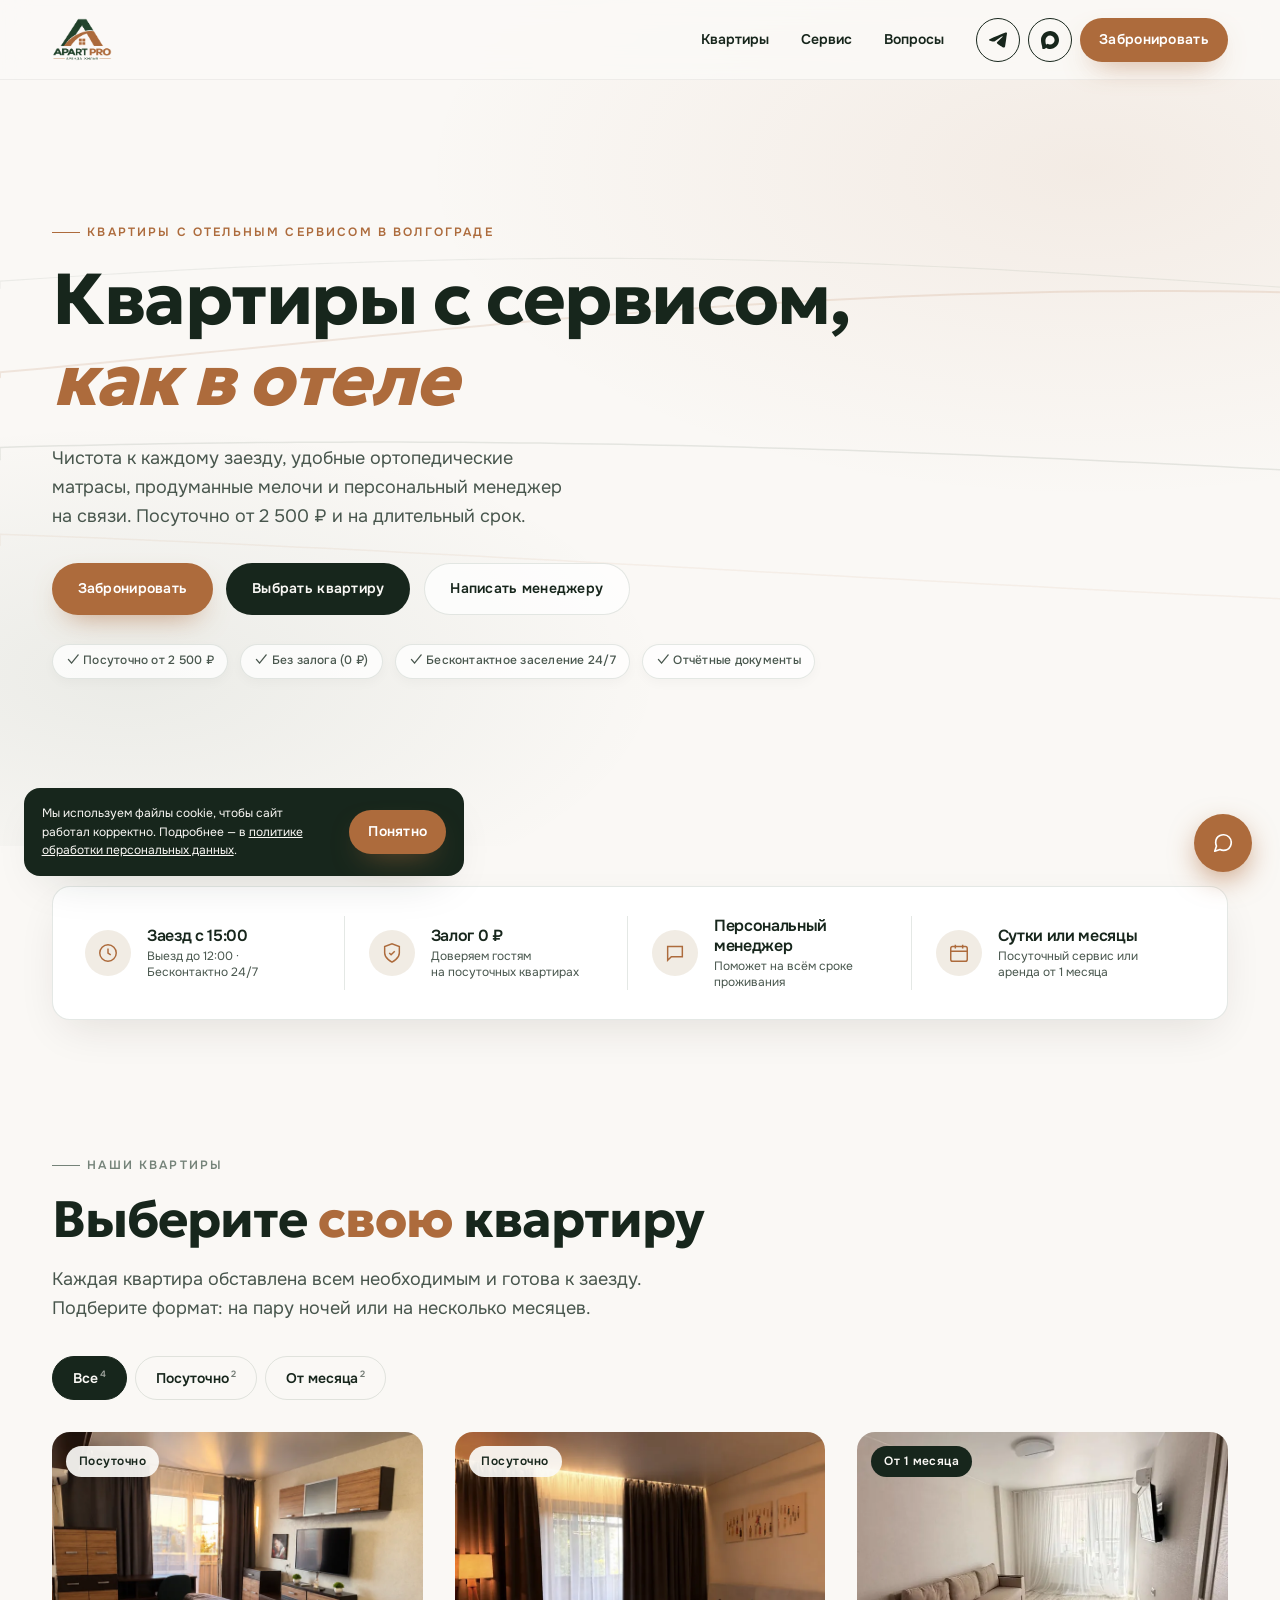
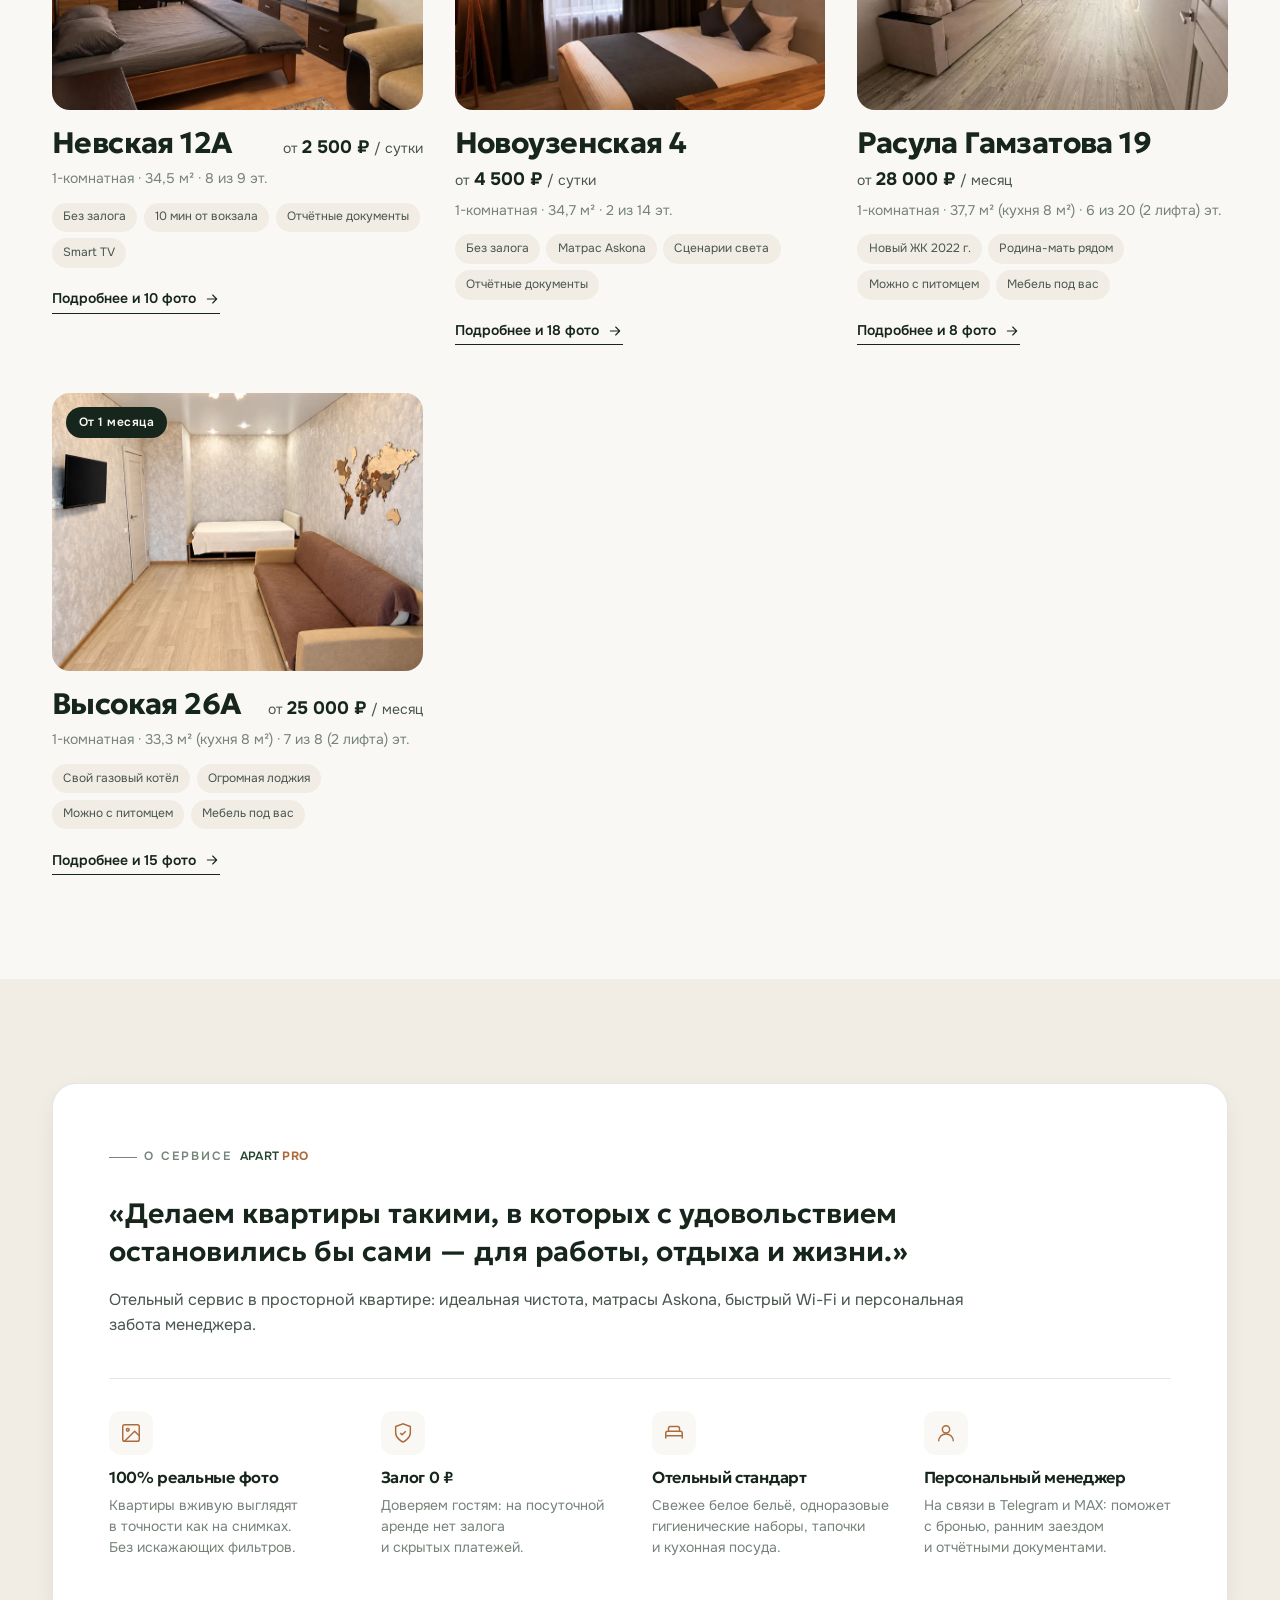
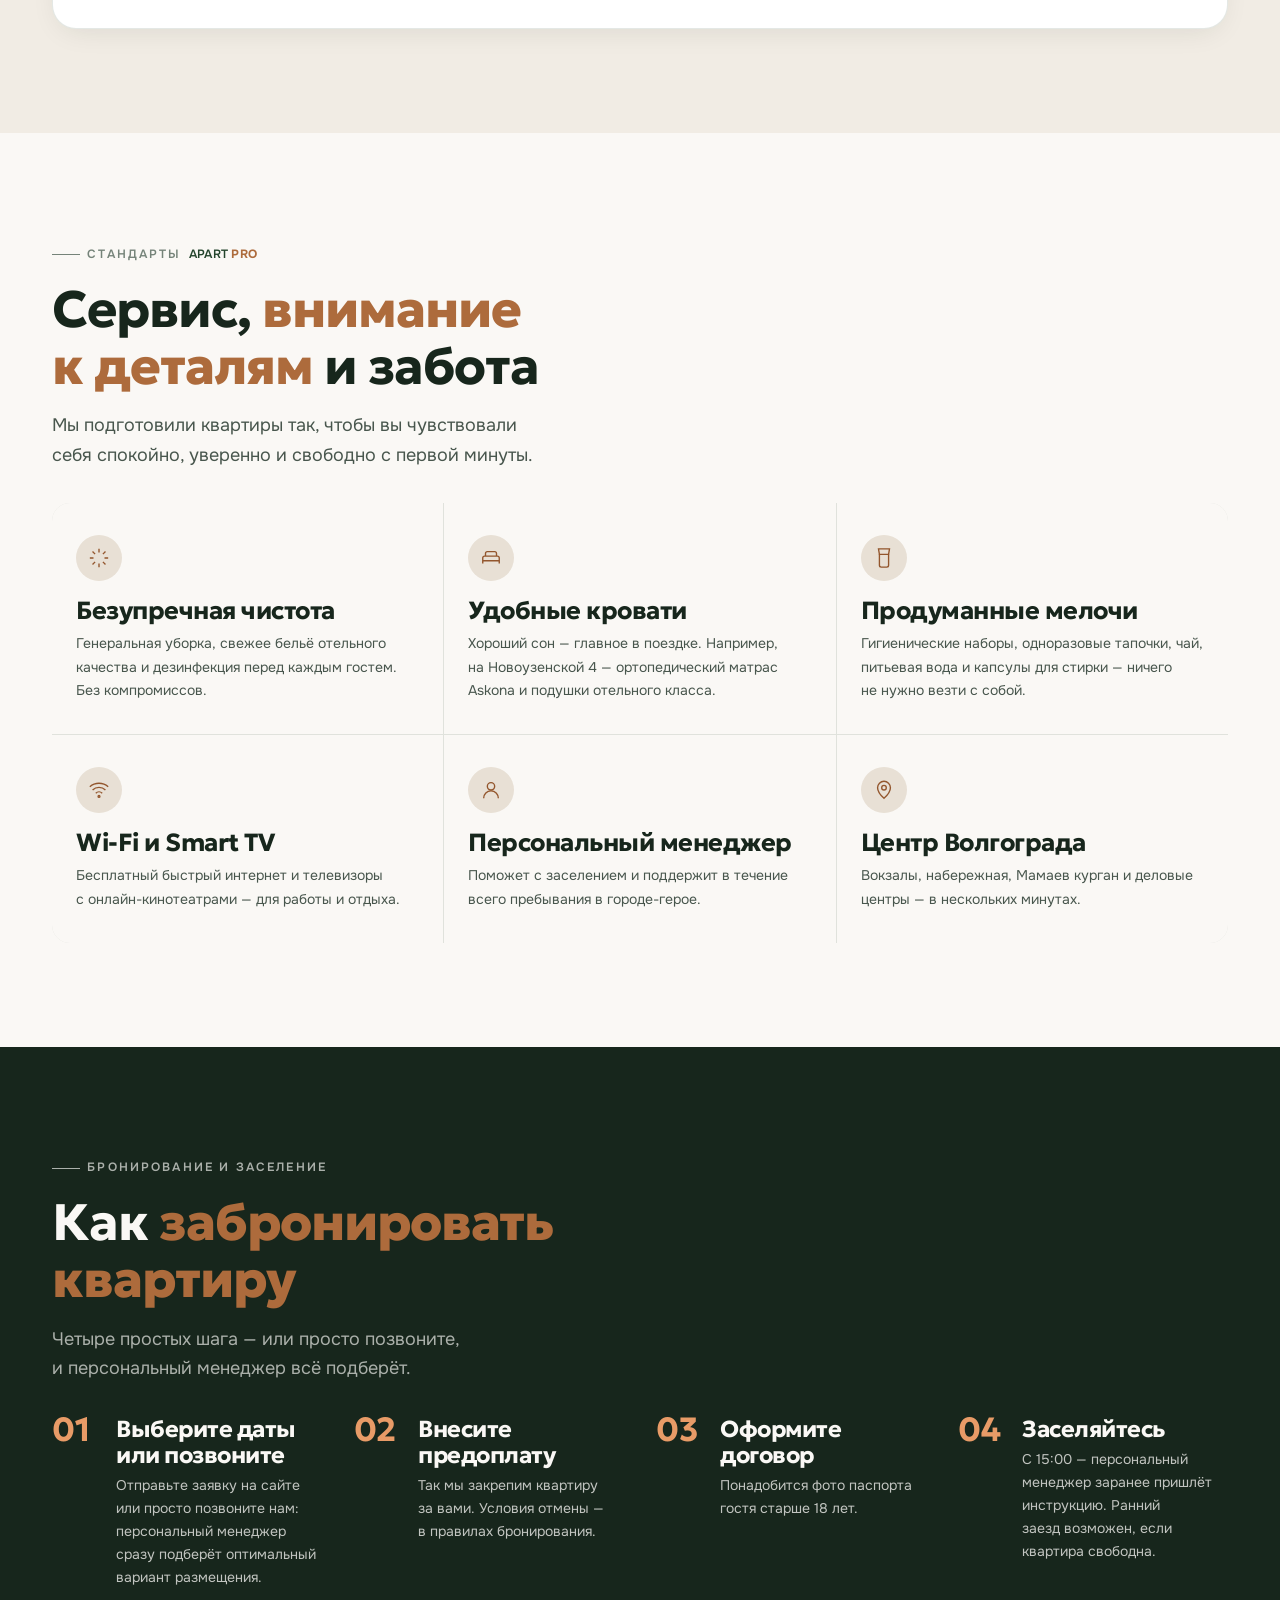
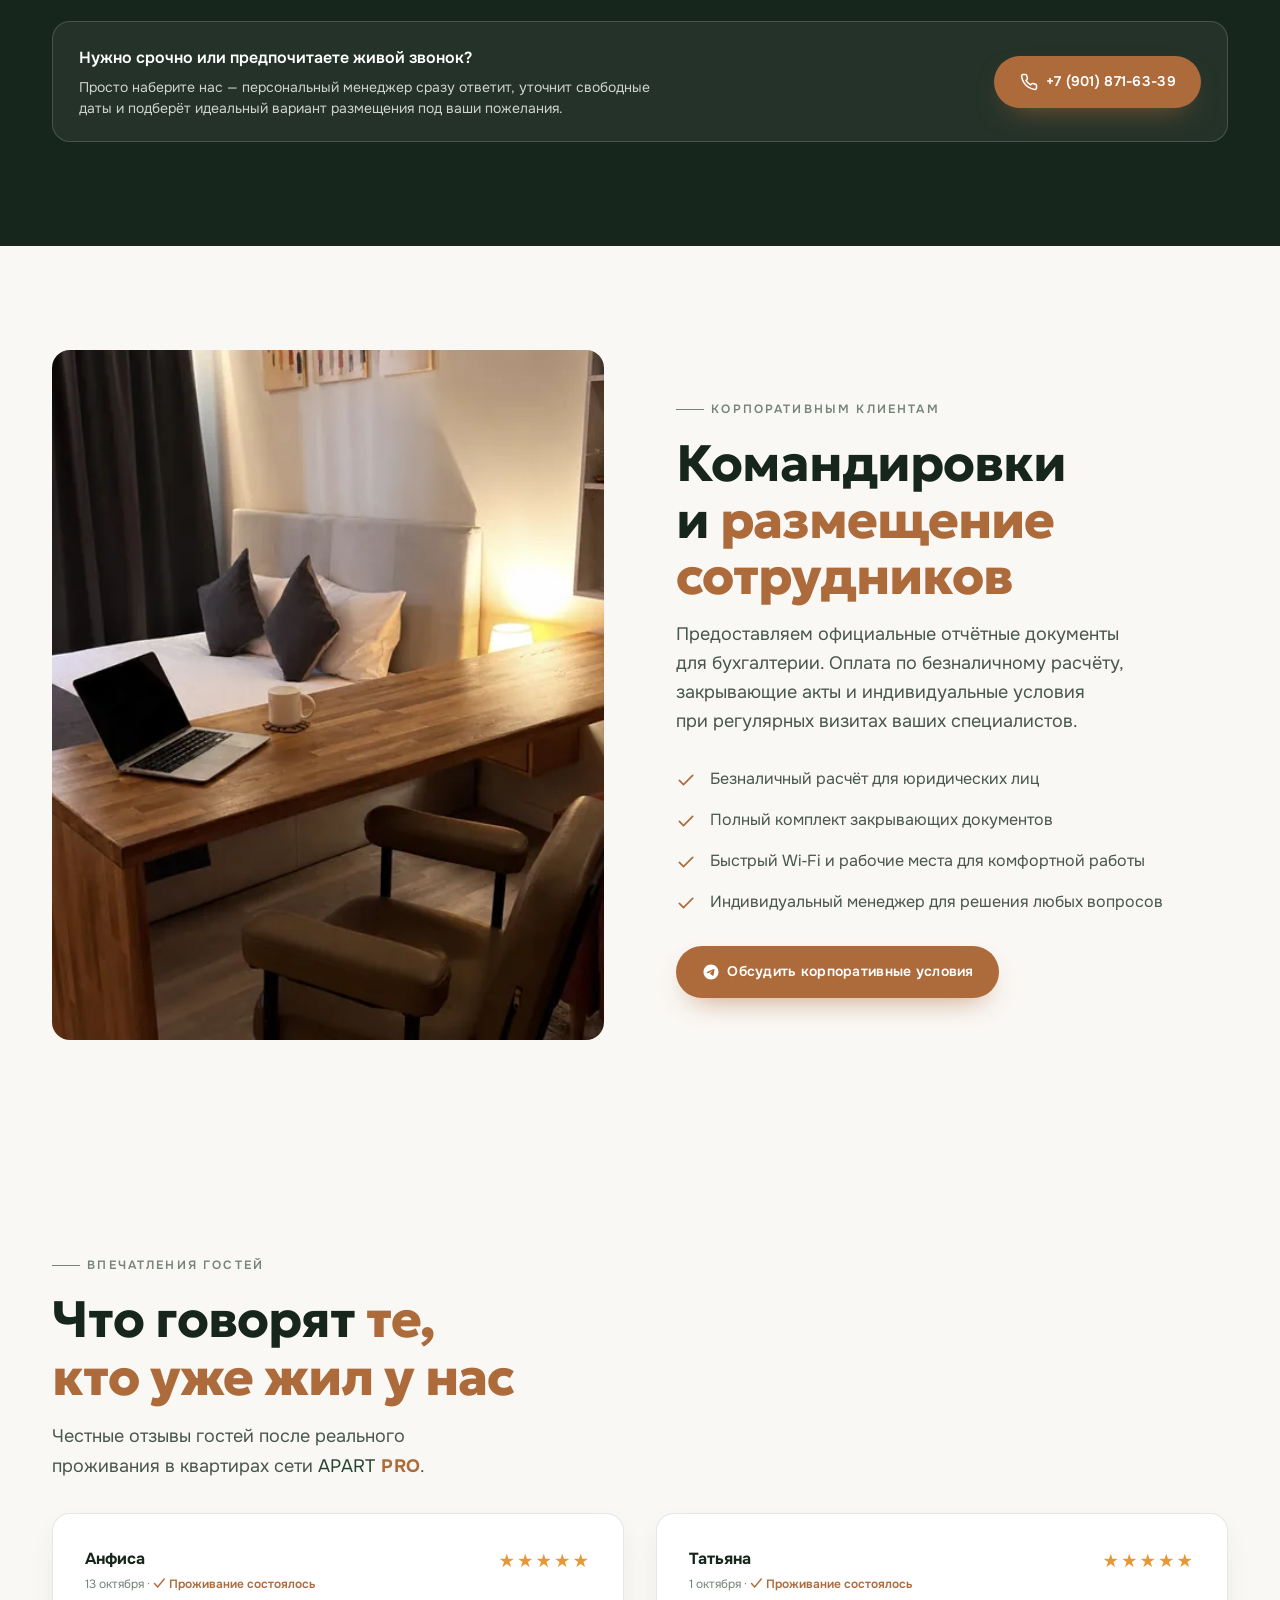
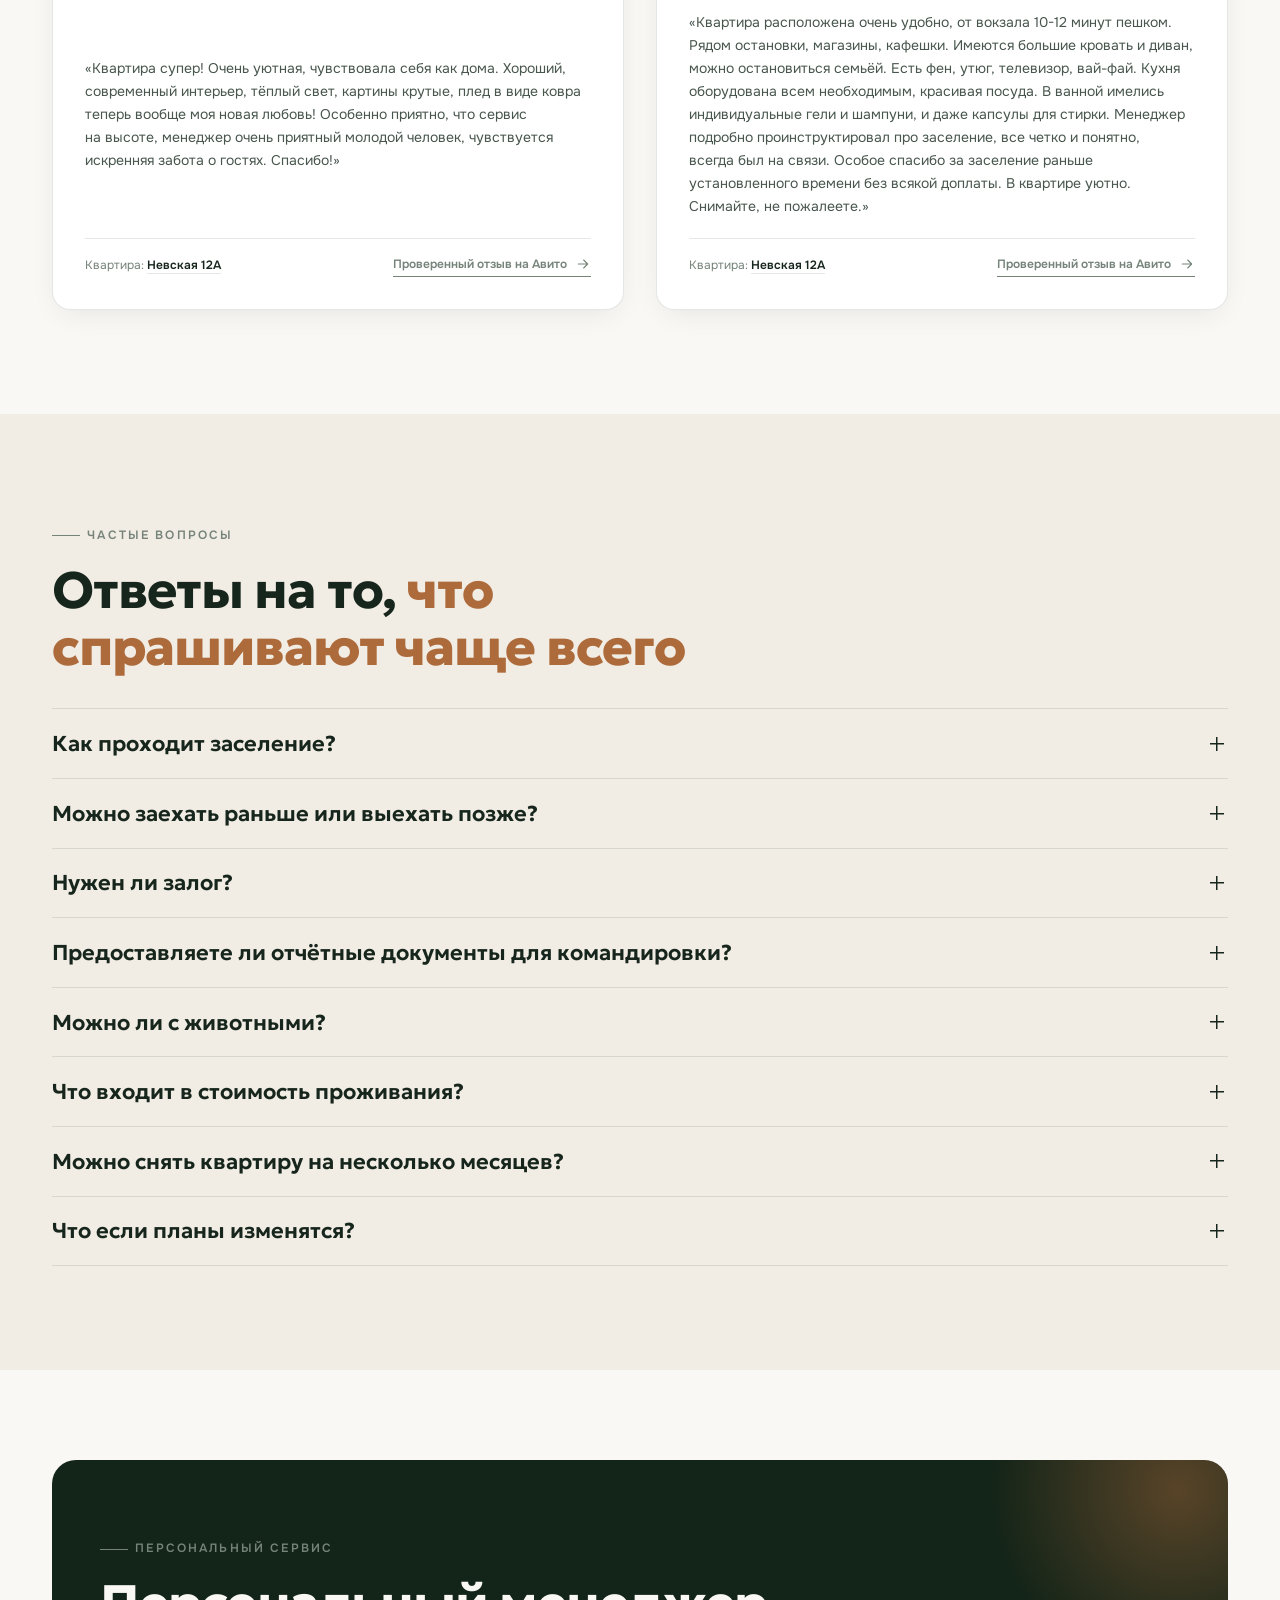
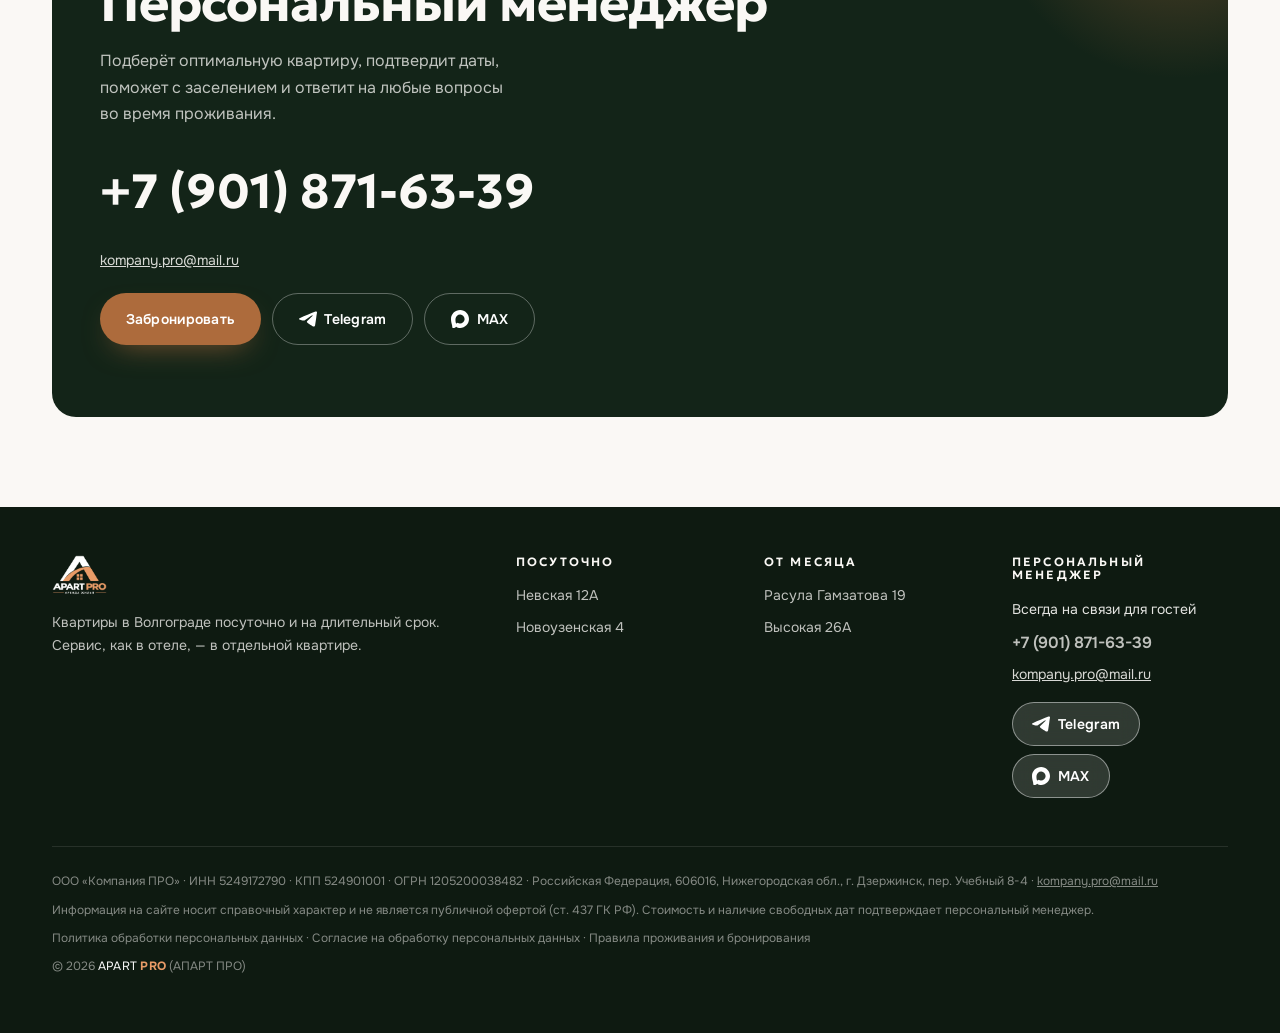
==== index.html @ 63ca4b1c "Initial commit APART PRO" ====
<!DOCTYPE html>
<html lang="ru">
<head>
  <meta charset="UTF-8">
  <meta name="viewport" content="width=device-width, initial-scale=1, viewport-fit=cover">
  <title>APART PRO — квартиры в Волгограде посуточно и на длительный срок</title>
  <meta name="description" content="Квартиры с отельным сервисом в Волгограде посуточно и от месяца от APART PRO. Центр, Ворошиловский и Дзержинский районы. Без залога, отчётные документы командировочным, отельный сервис, бесконтактное заселение 24/7.">
  <meta name="keywords" content="квартиры посуточно волгоград, аренда квартир волгоград, снять квартиру посуточно волгоград, апартаменты волгоград, apart pro, снять квартиру без залога волгоград, аренда на длительный срок волгоград жк шоколад, командировка волгоград отчетные документы, посуточно центр волгоград, бесконтактное заселение волгоград">
  <meta name="robots" content="index, follow, max-image-preview:large">
  <meta name="theme-color" content="#23442C">

  <!-- Фавиконы и PWA манифест -->
  <link rel="icon" href="favicon.ico" sizes="any">
  <link rel="icon" href="favicon-32x32.png" type="image/png" sizes="32x32">
  <link rel="icon" href="favicon-16x16.png" type="image/png" sizes="16x16">
  <link rel="apple-touch-icon" href="apple-touch-icon.png" sizes="180x180">
  <link rel="manifest" href="site.webmanifest">

  <!-- Open Graph / соцсети и мессенджеры (Telegram, VK, MAX) -->
  <meta property="og:site_name" content="APART PRO">
  <meta property="og:type" content="website">
  <meta property="og:locale" content="ru_RU">
  <meta property="og:title" content="APART PRO — квартиры с отельным сервисом в Волгограде">
  <meta property="og:description" content="Отельный сервис в отдельной квартире. Посуточно и от месяца. Без залога, отчётные документы, персональный менеджер на связи.">
  <meta property="og:image" content="img/og-preview.jpg">
  <meta property="og:image:width" content="1200">
  <meta property="og:image:height" content="630">
  <meta property="og:image:type" content="image/jpeg">
  <meta property="og:image:alt" content="APART PRO — квартиры с отельным сервисом в Волгограде">

  <!-- Twitter Card -->
  <meta name="twitter:card" content="summary_large_image">
  <meta name="twitter:title" content="APART PRO — квартиры в Волгограде посуточно и от месяца">
  <meta name="twitter:description" content="Сервис как в отеле — в отдельной квартире. Без залога, отчётные документы командировочным.">
  <meta name="twitter:image" content="img/og-preview.jpg">

  <!-- Локальное SEO (Геопривязка: Волгоград) -->
  <meta name="geo.region" content="RU-VOG">
  <meta name="geo.placename" content="Волгоград">
  <meta name="geo.position" content="48.708048;44.513303">
  <meta name="ICBM" content="48.708048, 44.513303">

  <!-- Микроразметка Schema.org / JSON-LD -->
  <script type="application/ld+json">
  {
    "@context": "https://schema.org",
    "@type": "LodgingBusiness",
    "name": "APART PRO",
    "alternateName": "Апарт Про Волгоград",
    "description": "Квартиры с отельным сервисом в Волгограде посуточно и на длительный срок. Отчетные документы, бесконтактное заселение, персональный менеджер.",
    "telephone": "+7-901-871-63-39",
    "priceRange": "2500 - 4500 RUB",
    "image": "img/og-preview.jpg",
    "address": {
      "@type": "PostalAddress",
      "addressLocality": "Волгоград",
      "addressRegion": "Волгоградская область",
      "addressCountry": "RU"
    },
    "geo": {
      "@type": "GeoCoordinates",
      "latitude": 48.708048,
      "longitude": 44.513303
    },
    "checkinTime": "15:00",
    "checkoutTime": "12:00",
    "amenityFeature": [
      { "@type": "LocationFeatureSpecification", "name": "Бесплатный Wi-Fi", "value": true },
      { "@type": "LocationFeatureSpecification", "name": "Кондиционер", "value": true },
      { "@type": "LocationFeatureSpecification", "name": "Бесконтактное заселение", "value": true },
      { "@type": "LocationFeatureSpecification", "name": "Отчётные документы для командировочных", "value": true },
      { "@type": "LocationFeatureSpecification", "name": "Аренда без залога", "value": true }
    ]
  }
  </script>

  <link rel="preconnect" href="https://fonts.googleapis.com">
  <link rel="preconnect" href="https://fonts.gstatic.com" crossorigin>
  <link href="https://fonts.googleapis.com/css2?family=Geologica:wght@400;500;600;700;800&family=Onest:wght@400;500;600;700&display=swap" rel="stylesheet">
  <link rel="preload" href="fonts/manrope-cyrillic-400-normal.woff2" as="font" type="font/woff2" crossorigin>
  <link rel="stylesheet" href="css/style.css?v=12">
</head>
<body data-page="home" class="has-hero">
  <div id="preloader" class="preloader" aria-hidden="true">
    <div class="preloader__brand">
      <img src="img/logos/logo-header.png" alt="APART PRO" class="preloader__img" width="240" height="72">
      <div class="preloader__sub">КВАРТИРЫ С ОТЕЛЬНЫМ СЕРВИСОМ · ВОЛГОГРАД</div>
    </div>
    <div class="preloader__bar"></div>
  </div>
  <div data-header></div>

  <main>
    <!-- Главный экран -->
    <section class="hero" id="top">
      <div class="hero__media">
        <canvas id="hero-canvas" class="hero__canvas" aria-hidden="true"></canvas>
      </div>
      <div class="wrap hero__content">
        <span class="eyebrow hero__anim">Квартиры с&nbsp;отельным сервисом в&nbsp;Волгограде</span>
        <h1 class="hero__anim">Квартиры с&nbsp;сервисом, <em>как в&nbsp;отеле</em></h1>
        <p class="hero__lead hero__anim">Чистота к&nbsp;каждому заезду, удобные ортопедические матрасы, продуманные мелочи и&nbsp;персональный менеджер на&nbsp;связи. Посуточно от&nbsp;2&nbsp;500&nbsp;₽ и&nbsp;на&nbsp;длительный срок.</p>
        <div class="hero__cta hero__anim">
          <button class="btn btn--primary" data-book id="hero-book">Забронировать</button>
          <a class="btn btn--secondary" href="#catalog" id="hero-catalog">Выбрать квартиру</a>
          <a class="btn btn--light" data-tg id="hero-tg">Написать менеджеру</a>
        </div>
        <div class="hero__badges hero__anim">
          <span>✓&nbsp;Посуточно от&nbsp;2&nbsp;500&nbsp;₽</span>
          <span>✓&nbsp;Без&nbsp;залога (0&nbsp;₽)</span>
          <span>✓&nbsp;Бесконтактное заселение 24/7</span>
          <span>✓&nbsp;Отчётные документы</span>
        </div>
      </div>
    </section>

    <!-- Ключевые преимущества / Инфо-блок -->
    <section class="key-facts" id="facts" aria-label="Ключевые преимущества">
      <div class="wrap">
        <div class="key-facts__card reveal">
          <div class="key-fact">
            <div class="key-fact__icon">
              <svg viewBox="0 0 24 24" fill="none" stroke="currentColor" stroke-width="1.6"><circle cx="12" cy="12" r="9"/><path d="M12 7v5l3 2"/></svg>
            </div>
            <div class="key-fact__content">
              <h3>Заезд с&nbsp;15:00</h3>
              <p>Выезд до&nbsp;12:00 · Бесконтактно 24/7</p>
            </div>
          </div>
          <div class="key-fact">
            <div class="key-fact__icon">
              <svg viewBox="0 0 24 24" fill="none" stroke="currentColor" stroke-width="1.6"><path d="M12 22s8-4 8-10V5l-8-3-8 3v7c0 6 8 10 8 10z"/><path d="m9 12 2 2 4-4"/></svg>
            </div>
            <div class="key-fact__content">
              <h3>Залог 0&nbsp;₽</h3>
              <p>Доверяем гостям на&nbsp;посуточных квартирах</p>
            </div>
          </div>
          <div class="key-fact">
            <div class="key-fact__icon">
              <svg viewBox="0 0 24 24" fill="none" stroke="currentColor" stroke-width="1.6"><path d="M4 5h16v11H8l-4 4z"/></svg>
            </div>
            <div class="key-fact__content">
              <h3>Персональный менеджер</h3>
              <p>Поможет на&nbsp;всём сроке проживания</p>
            </div>
          </div>
          <div class="key-fact">
            <div class="key-fact__icon">
              <svg viewBox="0 0 24 24" fill="none" stroke="currentColor" stroke-width="1.6"><rect x="3" y="5" width="18" height="16" rx="2"/><path d="M3 10h18M8 3v4M16 3v4"/></svg>
            </div>
            <div class="key-fact__content">
              <h3>Сутки или месяцы</h3>
              <p>Посуточный сервис или аренда от&nbsp;1&nbsp;месяца</p>
            </div>
          </div>
        </div>
      </div>
    </section>

    <!-- Каталог -->
    <section class="section" id="catalog">
      <div class="wrap">
        <div class="section-head reveal">
          <span class="eyebrow">Наши квартиры</span>
          <h2>Выберите <em>свою</em> квартиру</h2>
          <p>Каждая квартира обставлена всем необходимым и&nbsp;готова к&nbsp;заезду. Подберите формат: на&nbsp;пару ночей или на&nbsp;несколько месяцев.</p>
        </div>
        <div class="filters" data-filters role="group" aria-label="Фильтр по формату аренды"></div>
        <div class="cards" data-catalog></div>
      </div>
    </section>

    <!-- О сервисе / Философия -->
    <section class="section section--alt" id="about">
      <div class="wrap">
        <div class="about-card reveal">
          <div class="about-card__quote">
            <span class="eyebrow">О&nbsp;сервисе <span class="brand-inline"><span class="brand-inline__apart">APART</span> <span class="brand-inline__pro">PRO</span></span></span>
            <blockquote>
              «Делаем квартиры такими, в&nbsp;которых с&nbsp;удовольствием остановились&nbsp;бы сами&nbsp;— для&nbsp;работы, отдыха и&nbsp;жизни.»
            </blockquote>
            <p class="about-card__lead">
              Отельный сервис в&nbsp;просторной квартире: идеальная чистота, матрасы Askona, быстрый Wi-Fi и&nbsp;персональная забота менеджера.
            </p>
          </div>
          <div class="about-card__grid">
            <div class="about-pillar">
              <div class="about-pillar__icon">
                <svg viewBox="0 0 24 24" fill="none" stroke="currentColor" stroke-width="1.6"><rect x="3" y="3" width="18" height="18" rx="2"/><circle cx="8.5" cy="8.5" r="1.5"/><path d="M21 15l-5-5L5 21"/></svg>
              </div>
              <h4>100% реальные фото</h4>
              <p>Квартиры вживую выглядят в&nbsp;точности как на&nbsp;снимках. Без&nbsp;искажающих фильтров.</p>
            </div>
            <div class="about-pillar">
              <div class="about-pillar__icon">
                <svg viewBox="0 0 24 24" fill="none" stroke="currentColor" stroke-width="1.6"><path d="M12 22s8-4 8-10V5l-8-3-8 3v7c0 6 8 10 8 10z"/><path d="m9 12 2 2 4-4"/></svg>
              </div>
              <h4>Залог 0&nbsp;₽</h4>
              <p>Доверяем гостям: на&nbsp;посуточной аренде нет залога и&nbsp;скрытых платежей.</p>
            </div>
            <div class="about-pillar">
              <div class="about-pillar__icon">
                <svg viewBox="0 0 24 24" fill="none" stroke="currentColor" stroke-width="1.6"><path d="M3 18v-6a2 2 0 0 1 2-2h14a2 2 0 0 1 2 2v6M3 15h18M6 10V7a2 2 0 0 1 2-2h8a2 2 0 0 1 2 2v3"/></svg>
              </div>
              <h4>Отельный стандарт</h4>
              <p>Свежее белое бельё, одноразовые гигиенические наборы, тапочки и&nbsp;кухонная посуда.</p>
            </div>
            <div class="about-pillar">
              <div class="about-pillar__icon">
                <svg viewBox="0 0 24 24" fill="none" stroke="currentColor" stroke-width="1.6"><circle cx="12" cy="8" r="4"/><path d="M4 21a8 8 0 0 1 16 0"/></svg>
              </div>
              <h4>Персональный менеджер</h4>
              <p>На&nbsp;связи в&nbsp;Telegram и&nbsp;MAX: поможет с&nbsp;бронью, ранним заездом и&nbsp;отчётными документами.</p>
            </div>
          </div>
        </div>
      </div>
    </section>

    <!-- Сервис -->
    <section class="section" id="service">
      <div class="wrap">
        <div class="section-head reveal">
          <span class="eyebrow">Стандарты <span class="brand-inline"><span class="brand-inline__apart">APART</span> <span class="brand-inline__pro">PRO</span></span></span>
          <h2>Сервис, <em>внимание к&nbsp;деталям</em> и&nbsp;забота</h2>
          <p>Мы подготовили квартиры так, чтобы вы чувствовали себя спокойно, уверенно и&nbsp;свободно с&nbsp;первой минуты.</p>
        </div>
        <div class="features reveal">
          <div class="feature"><div class="feature__icon"><svg viewBox="0 0 24 24" fill="none" stroke="currentColor" stroke-width="1.5"><path d="M12 2v4M12 18v4M4.93 4.93l2.83 2.83M16.24 16.24l2.83 2.83M2 12h4M18 12h4M4.93 19.07l2.83-2.83M16.24 7.76l2.83-2.83"/></svg></div><h3>Безупречная чистота</h3><p>Генеральная уборка, свежее бельё отельного качества и&nbsp;дезинфекция перед каждым гостем. Без&nbsp;компромиссов.</p></div>
          <div class="feature"><div class="feature__icon"><svg viewBox="0 0 24 24" fill="none" stroke="currentColor" stroke-width="1.5"><path d="M3 18v-6a2 2 0 0 1 2-2h14a2 2 0 0 1 2 2v6M3 15h18M6 10V7a2 2 0 0 1 2-2h8a2 2 0 0 1 2 2v3"/></svg></div><h3>Удобные кровати</h3><p>Хороший сон&nbsp;— главное в&nbsp;поездке. Например, на&nbsp;Новоузенской 4&nbsp;— ортопедический матрас Askona и&nbsp;подушки отельного класса.</p></div>
          <div class="feature"><div class="feature__icon"><svg viewBox="0 0 24 24" fill="none" stroke="currentColor" stroke-width="1.5"><path d="M6 2h12l-1 6H7z"/><path d="M7 8v12a2 2 0 0 0 2 2h6a2 2 0 0 0 2-2V8"/></svg></div><h3>Продуманные мелочи</h3><p>Гигиенические наборы, одноразовые тапочки, чай, питьевая вода и&nbsp;капсулы для&nbsp;стирки&nbsp;— ничего не&nbsp;нужно везти с&nbsp;собой.</p></div>
          <div class="feature"><div class="feature__icon"><svg viewBox="0 0 24 24" fill="none" stroke="currentColor" stroke-width="1.5"><path d="M2 8.5a15 15 0 0 1 20 0M5 12a10 10 0 0 1 14 0M8.5 15.5a5 5 0 0 1 7 0"/><circle cx="12" cy="19" r="1"/></svg></div><h3>Wi‑Fi и&nbsp;Smart TV</h3><p>Бесплатный быстрый интернет и&nbsp;телевизоры с&nbsp;онлайн-кинотеатрами&nbsp;— для&nbsp;работы и&nbsp;отдыха.</p></div>
          <div class="feature"><div class="feature__icon"><svg viewBox="0 0 24 24" fill="none" stroke="currentColor" stroke-width="1.5"><circle cx="12" cy="8" r="4"/><path d="M4 21a8 8 0 0 1 16 0"/></svg></div><h3>Персональный менеджер</h3><p>Поможет с&nbsp;заселением и&nbsp;поддержит в&nbsp;течение всего пребывания в&nbsp;городе-герое.</p></div>
          <div class="feature"><div class="feature__icon"><svg viewBox="0 0 24 24" fill="none" stroke="currentColor" stroke-width="1.5"><path d="M12 21s-7-6.2-7-11.5A7 7 0 0 1 19 9.5C19 14.8 12 21 12 21z"/><circle cx="12" cy="9.5" r="2.5"/></svg></div><h3>Центр Волгограда</h3><p>Вокзалы, набережная, Мамаев курган и&nbsp;деловые центры&nbsp;— в&nbsp;нескольких минутах.</p></div>
        </div>
      </div>
    </section>

    <!-- Как забронировать квартиру -->
    <section class="section section--dark" id="how">
      <div class="wrap">
        <div class="section-head reveal">
          <span class="eyebrow">Бронирование и заселение</span>
          <h2>Как <em>забронировать квартиру</em></h2>
          <p>Четыре простых шага&nbsp;— или просто позвоните, и&nbsp;персональный менеджер всё подберёт.</p>
        </div>
        <ol class="steps reveal">
          <li class="step"><h3>Выберите даты или позвоните</h3><p>Отправьте заявку на&nbsp;сайте или просто позвоните нам: персональный менеджер сразу подберёт оптимальный вариант размещения.</p></li>
          <li class="step"><h3>Внесите предоплату</h3><p>Так мы закрепим квартиру за&nbsp;вами. Условия отмены&nbsp;— в&nbsp;правилах бронирования.</p></li>
          <li class="step"><h3>Оформите договор</h3><p>Понадобится фото паспорта гостя старше 18 лет.</p></li>
          <li class="step"><h3>Заселяйтесь</h3><p>С&nbsp;15:00&nbsp;— персональный менеджер заранее пришлёт инструкцию. Ранний заезд возможен, если квартира свободна.</p></li>
        </ol>
        <div class="how-callout reveal">
          <div class="how-callout__text">
            <strong>Нужно срочно или предпочитаете живой звонок?</strong>
            <span>Просто наберите нас&nbsp;— персональный менеджер сразу ответит, уточнит свободные даты и&nbsp;подберёт идеальный вариант размещения под&nbsp;ваши пожелания.</span>
          </div>
          <a class="btn btn--primary" href="tel:+79018716339" id="how-call-btn">
            <svg viewBox="0 0 24 24" fill="none" stroke="currentColor" stroke-width="2" width="18" height="18" aria-hidden="true"><path d="M22 16.9v3a2 2 0 0 1-2.2 2 19.8 19.8 0 0 1-8.6-3.1 19.5 19.5 0 0 1-6-6A19.8 19.8 0 0 1 2.1 4.2 2 2 0 0 1 4.1 2h3a2 2 0 0 1 2 1.7c.1 1 .4 1.9.7 2.8a2 2 0 0 1-.5 2.1L8 9.9a16 16 0 0 0 6 6l1.3-1.3a2 2 0 0 1 2.1-.5c.9.3 1.8.6 2.8.7a2 2 0 0 1 1.7 2z"/></svg>
            <span>+7 (901) 871-63-39</span>
          </a>
        </div>
      </div>
    </section>

    <!-- Компаниям -->
    <section class="section" id="corporate">
      <div class="wrap split">
        <div class="split__media reveal"><img src="img/novouzenskaya-4/05-800.webp" srcset="img/novouzenskaya-4/05-800.webp 800w, img/novouzenskaya-4/05-1600.webp 1600w" sizes="(min-width:1080px) 50vw, 100vw" alt="Рабочее место с ноутбуком у кровати" loading="lazy"></div>
        <div class="split__content reveal">
          <span class="eyebrow">Корпоративным клиентам</span>
          <h2>Командировки и&nbsp;<em>размещение сотрудников</em></h2>
          <p class="split__lead">Предоставляем официальные отчётные документы для&nbsp;бухгалтерии. Оплата по&nbsp;безналичному расчёту, закрывающие акты и&nbsp;индивидуальные условия при&nbsp;регулярных визитах ваших специалистов.</p>
          <ul class="checklist">
            <li>
              <svg viewBox="0 0 24 24" fill="none" stroke="currentColor" stroke-width="2" stroke-linecap="round" stroke-linejoin="round" aria-hidden="true"><path d="M4 12.5l5 5L20 6.5"/></svg>
              <span>Безналичный расчёт для&nbsp;юридических лиц</span>
            </li>
            <li>
              <svg viewBox="0 0 24 24" fill="none" stroke="currentColor" stroke-width="2" stroke-linecap="round" stroke-linejoin="round" aria-hidden="true"><path d="M4 12.5l5 5L20 6.5"/></svg>
              <span>Полный комплект закрывающих документов</span>
            </li>
            <li>
              <svg viewBox="0 0 24 24" fill="none" stroke="currentColor" stroke-width="2" stroke-linecap="round" stroke-linejoin="round" aria-hidden="true"><path d="M4 12.5l5 5L20 6.5"/></svg>
              <span>Быстрый Wi‑Fi и&nbsp;рабочие места для&nbsp;комфортной работы</span>
            </li>
            <li>
              <svg viewBox="0 0 24 24" fill="none" stroke="currentColor" stroke-width="2" stroke-linecap="round" stroke-linejoin="round" aria-hidden="true"><path d="M4 12.5l5 5L20 6.5"/></svg>
              <span>Индивидуальный менеджер для&nbsp;решения любых вопросов</span>
            </li>
          </ul>
          <a class="btn btn--primary" data-tg>
            <svg viewBox="0 0 24 24" fill="currentColor" width="18" height="18" aria-hidden="true"><path d="M12 2C6.48 2 2 6.48 2 12s4.48 10 10 10 10-4.48 10-10S17.52 2 12 2zm4.64 6.8c-.15 1.58-.8 5.42-1.13 7.19-.14.75-.42 1-.68 1.03-.58.05-1.02-.38-1.58-.75-.88-.58-1.38-.94-2.23-1.5-.99-.65-.35-1.01.22-1.59.15-.15 2.71-2.48 2.76-2.69a.2.2 0 00-.05-.18c-.06-.05-.14-.03-.21-.02-.09.02-1.49.95-4.22 2.79-.4.27-.76.41-1.08.4-.36-.01-1.04-.2-1.55-.37-.63-.2-1.12-.31-1.08-.66.02-.18.27-.36.75-.55 2.92-1.27 4.86-2.11 5.83-2.51 2.78-1.16 3.35-1.36 3.73-1.36.08 0 .27.02.39.12.1.08.13.19.14.27-.01.06.01.24 0 .38z"/></svg>
            <span>Обсудить корпоративные условия</span>
          </a>
        </div>
      </div>
    </section>

    <!-- Отзывы -->
    <section class="section" id="reviews">
      <div class="wrap">
        <div class="section-head reveal">
          <span class="eyebrow">Впечатления гостей</span>
          <h2>Что говорят <em>те, кто уже жил у&nbsp;нас</em></h2>
          <p>Честные отзывы гостей после реального проживания в&nbsp;квартирах сети <span class="brand-inline"><span class="brand-inline__apart">APART</span> <span class="brand-inline__pro">PRO</span></span>.</p>
        </div>
        <div class="reviews-grid" data-reviews></div>
      </div>
    </section>

    <!-- FAQ -->
    <section class="section section--alt" id="faq">
      <div class="wrap">
        <div class="section-head reveal">
          <span class="eyebrow">Частые вопросы</span>
          <h2>Ответы на&nbsp;то, <em>что спрашивают чаще всего</em></h2>
        </div>
        <div class="faq reveal">
          <details><summary>Как проходит заселение?</summary><div>Заезд с&nbsp;15:00, выезд до&nbsp;12:00 независимо от&nbsp;времени заселения. Заселение бесконтактное: менеджер заранее пришлёт подробную инструкцию. Для&nbsp;договора понадобится фото паспорта гостя старше 18 лет.</div></details>
          <details><summary>Можно заехать раньше или выехать позже?</summary><div>Да! Если квартира свободна и&nbsp;убрана к&nbsp;вашему приезду, мы с&nbsp;удовольствием заселим вас раньше установленного времени без&nbsp;всяких доплат. Поздний выезд также согласовывается с&nbsp;менеджером заранее.</div></details>
          <details><summary>Нужен ли&nbsp;залог?</summary><div>На&nbsp;наших посуточных квартирах (Новоузенская 4 и&nbsp;Невская 12А) мы доверяем гостям&nbsp;— <b>залог 0&nbsp;₽ (без&nbsp;залога)</b>. При&nbsp;долгосрочной аренде (ул.&nbsp;Расула Гамзатова 19) залог составляет 15&nbsp;000&nbsp;₽ и&nbsp;возвращается при&nbsp;выезде по&nbsp;договору.</div></details>
          <details><summary>Предоставляете ли&nbsp;отчётные документы для&nbsp;командировки?</summary><div>Да, мы предоставляем официальные отчётные документы для&nbsp;бухгалтерии. Для&nbsp;юридических лиц доступна оплата по&nbsp;безналичному расчёту, а&nbsp;для&nbsp;компаний&nbsp;— индивидуальные условия сотрудничества.</div></details>
          <details><summary>Можно ли&nbsp;с&nbsp;животными?</summary><div>В&nbsp;посуточных квартирах (Новоузенская 4 и&nbsp;Невская 12А) размещение с&nbsp;питомцами не&nbsp;предусмотрено&nbsp;— мы заботимся о&nbsp;гостях с&nbsp;аллергией. В&nbsp;квартире на&nbsp;длительный срок (ул.&nbsp;Расула Гамзатова 19&nbsp;в&nbsp;ЖК&nbsp;«Шоколад») проживание с&nbsp;домашними питомцами разрешено!</div></details>
          <details><summary>Что входит в&nbsp;стоимость проживания?</summary><div>Всё для&nbsp;комфортной жизни: свежее качественное постельное бельё, полотенца, индивидуальные средства гигиены (гели, шампуни, зубные наборы), тапочки, капсулы для&nbsp;стирки, чай, сахар, специи, фильтрованная питьевая вода, посуда, бокалы, Wi‑Fi и&nbsp;Smart TV.</div></details>
          <details><summary>Можно снять квартиру на&nbsp;несколько месяцев?</summary><div>Да. Квартира на&nbsp;ул.&nbsp;Расула Гамзатова 19 (ЖК&nbsp;«Шоколад») сдаётся от&nbsp;1&nbsp;месяца. Особое преимущество&nbsp;— возможность докупить мебель (например, кровать под&nbsp;нужный размер) с&nbsp;использованием первого арендного платежа.</div></details>
          <details><summary>Что если планы изменятся?</summary><div>Условия отмены бронирования и&nbsp;возврата предоплаты подробно описаны в&nbsp;наших <a href="rules.html" style="text-decoration:underline">правилах проживания и&nbsp;бронирования</a>.</div></details>
        </div>
      </div>
    </section>

    <!-- Контакты -->
    <section class="section section--contacts" id="contacts">
      <div class="wrap">
        <div class="contact-card reveal">
          <span class="eyebrow">Персональный сервис</span>
          <h2>Персональный менеджер</h2>
          <p>Подберёт оптимальную квартиру, подтвердит даты, поможет с&nbsp;заселением и&nbsp;ответит на&nbsp;любые вопросы во&nbsp;время проживания.</p>
          <a class="contact-card__phone" data-tel id="contact-phone"></a>
          <p style="margin:-.5rem 0 1.25rem;"><a href="mailto:kompany.pro@mail.ru" style="font-size:var(--fs-sm);color:rgba(251,250,247,.85);text-decoration:underline">kompany.pro@mail.ru</a></p>
          <div class="contact-card__actions">
            <button class="btn btn--primary" data-book id="contact-book">Забронировать</button>
            <a class="btn btn--ghost" data-tg id="contact-tg">
              <svg viewBox="0 0 700 584" fill="currentColor" width="18" height="18" aria-hidden="true"><path d="M640.322 5.14984C640.322 5.14984 705.077 -20.1002 699.68 41.2213C697.882 66.4717 681.693 154.847 669.102 250.437L625.932 533.598C625.932 533.598 622.335 575.08 589.957 582.295C557.578 589.508 509.013 557.045 500.018 549.83C492.823 544.42 365.113 463.258 320.143 423.58C307.552 412.758 293.162 391.115 321.942 365.865L510.812 185.508C532.397 163.865 553.982 113.365 464.043 174.687L212.218 346.027C212.218 346.027 183.438 364.062 129.477 347.83L12.557 311.758C12.557 311.758 -30.6132 284.705 43.1358 257.65C223.012 172.882 444.258 86.31 640.322 5.14984Z"/></svg>
              <span>Telegram</span>
            </a>
            <a class="btn btn--ghost" data-max id="contact-max">
              <svg viewBox="0 0 17 17" fill="currentColor" width="18" height="18" aria-hidden="true"><path fill-rule="evenodd" clip-rule="evenodd" d="M8.68263 16.9515C7.01429 16.9515 6.23899 16.7069 4.89135 15.7284C4.03891 16.8292 1.33955 17.6894 1.22182 16.2176C1.22182 15.1128 0.978265 14.1793 0.702237 13.16C0.37345 11.9044 0 10.506 0 8.47983C0 3.64061 3.95367 0 8.63799 0C13.3264 0 17 3.82 17 8.52466C17.0157 13.1566 13.2945 16.9268 8.68263 16.9515ZM8.75165 4.18283C6.47038 4.06461 4.69243 5.6505 4.2987 8.13737C3.97396 10.1962 4.55037 12.7034 5.04153 12.8339C5.27696 12.891 5.86961 12.4099 6.23899 12.0389C6.8498 12.4627 7.56108 12.7172 8.30108 12.7768C10.6649 12.891 12.6846 11.0836 12.8433 8.71222C12.9357 6.33575 11.1157 4.32292 8.75165 4.18692V4.18283Z"/></svg>
              <span>MAX</span>
            </a>
          </div>
        </div>
      </div>
    </section>
  </main>

  <div data-footer></div>
  <script src="js/data.js?v=12"></script>
  <script src="js/app.js?v=12"></script>
</body>
</html>
---- css/style.css ----
/* ==========================================================================
   APART PRO — дизайн-система. Mobile-first.
   Шрифты: Geologica (заголовки и геометрия) + Onest / Manrope (текст интерфейса).
   ========================================================================== */
@font-face { font-family: 'Manrope'; font-weight: 400; font-display: swap;
  src: url('../fonts/manrope-cyrillic-400-normal.woff2') format('woff2'); unicode-range: U+0400-045F, U+0490-0491, U+04B0-04B1, U+2116; }
@font-face { font-family: 'Manrope'; font-weight: 400; font-display: swap;
  src: url('../fonts/manrope-latin-400-normal.woff2') format('woff2'); unicode-range: U+0000-00FF, U+2000-206F, U+20AC, U+2122, U+2212; }
@font-face { font-family: 'Manrope'; font-weight: 600; font-display: swap;
  src: url('../fonts/manrope-cyrillic-600-normal.woff2') format('woff2'); unicode-range: U+0400-045F, U+0490-0491, U+04B0-04B1, U+2116; }
@font-face { font-family: 'Manrope'; font-weight: 600; font-display: swap;
  src: url('../fonts/manrope-latin-600-normal.woff2') format('woff2'); unicode-range: U+0000-00FF, U+2000-206F, U+20AC, U+2122, U+2212; }

:root {
  /* Фирменная палитра APART PRO из нового логотипа */
  --c-forest: #23442C;         /* Благородный тёмно-хвойный / изумрудный цвет из логотипа (APART) */
  --c-forest-dark: #193320;    /* Тёмный хвойный для hover */
  --c-forest-deep: #132418;    /* Глубокий лесной графит для тёмных секций */

  --c-accent: #AD6B3C;         /* Тёплый терракотовый коньячный из логотипа (PRO) */
  --c-accent-dark: #93562D;    /* Насыщенный терракотовый для hover */
  --c-accent-light: #F7EFE9;   /* Нежная терракотовая подсветка */
  --c-accent-glow: rgba(173, 107, 60, 0.35);

  --c-bg: #FAF8F5;             /* Тёплый молочный фон из логотипа */
  --c-bg-alt: #F1ECE4;         /* Мягкий бежевый альтернативный фон */
  --c-sand: #E8E0D5;
  --c-wood: #AD6B3C;
  --c-white: #FFFFFF;

  --c-ink: #17261C;            /* Глубокий благородный хвойный графит вместо серого */
  --c-ink-2: #48564D;          /* Вторичный текст */
  --c-ink-3: #758379;          /* Третичный текст и лейблы */
  --c-line: rgba(35, 68, 44, 0.12); /* Тонкие разделители */
  --c-line-strong: rgba(35, 68, 44, 0.22);

  --f-display: 'Geologica', system-ui, -apple-system, 'Segoe UI', Roboto, sans-serif;
  --f-sans: 'Onest', 'Manrope', system-ui, -apple-system, 'Segoe UI', Roboto, sans-serif;

  --fs-xs: .75rem;
  --fs-sm: .875rem;
  --fs-md: 1rem;
  --fs-lg: 1.125rem;
  --fs-h3: 1.45rem;
  --fs-h2: clamp(2.0rem, 6vw, 3.2rem);
  --fs-h1: clamp(2.4rem, 8vw, 4.5rem);

  --sp-1: .5rem; --sp-2: 1rem; --sp-3: 1.5rem; --sp-4: 2rem; --sp-5: 3rem; --sp-6: 4.5rem; --sp-7: 6.5rem;
  --radius: 18px;
  --radius-sm: 10px;
  --radius-lg: 24px;
  --shadow: 0 18px 50px -24px rgba(23, 38, 28, .22);
  --shadow-sm: 0 8px 30px -10px rgba(23, 38, 28, .12);
  --ease: cubic-bezier(.22, .8, .24, 1);
  --header-h: 68px;
  --wrap: 1240px;
}

*, *::before, *::after { box-sizing: border-box; }
html { scroll-behavior: smooth; -webkit-text-size-adjust: 100%; overflow-x: clip; }
body {
  margin: 0; background: var(--c-bg); color: var(--c-ink);
  font: 400 var(--fs-md)/1.65 var(--f-sans);
  -webkit-font-smoothing: antialiased;
  overflow-x: clip;
}
img { display: block; max-width: 100%; height: auto; }
a { color: inherit; text-decoration: none; }
button { font: inherit; color: inherit; cursor: pointer; border: 0; background: none; }
h1, h2, h3, h4 {
  font-family: var(--f-display);
  font-weight: 700;
  line-height: 1.12;
  margin: 0;
  letter-spacing: -0.02em;
  text-wrap: balance;
}
h1 em, h2 em {
  font-style: normal;
  color: var(--c-accent);
  font-weight: 800;
}
p { margin: 0 0 1em; text-wrap: pretty; }
li { text-wrap: pretty; }

/* Anti-orphan and line-balancing rules */
.eyebrow,
.hero__lead,
.section-head p,
.split__lead,
.modal h2,
.modal__lead,
.apt-head h1,
.apt-head__tagline,
.card__title h3,
.key-fact__content h3,
.reviews-card__title {
  text-wrap: balance;
}

.card__meta,
.step p,
.key-fact__content p,
.booking-card p,
.form__note,
.reviews-card__text,
.apt-intro p,
.accordion div,
.checklist span {
  text-wrap: pretty;
}
:focus-visible { outline: 2px solid var(--c-accent); outline-offset: 3px; border-radius: 4px; }
.sr-only { position: absolute; width: 1px; height: 1px; overflow: hidden; clip: rect(0 0 0 0); white-space: nowrap; }

.wrap { width: 100%; max-width: var(--wrap); margin: 0 auto; padding-left: 1.25rem; padding-right: 1.25rem; }
.section { padding: var(--sp-6) 0; }
.section--alt { background: var(--c-bg-alt); }
.section--dark { background: var(--c-ink); color: var(--c-bg); }
.eyebrow {
  display: inline-flex; align-items: center; gap: .6em;
  font-size: var(--fs-xs); font-weight: 600; letter-spacing: .18em; text-transform: uppercase; color: var(--c-ink-3);
  margin-bottom: var(--sp-2);
}
.eyebrow::before { content: ''; width: 28px; height: 1px; background: currentColor; }
.section-head { margin-bottom: var(--sp-4); max-width: 680px; }
.section-head h2 { font-size: var(--fs-h2); }
.section-head p { color: var(--c-ink-2); margin-top: var(--sp-2); font-size: var(--fs-lg); }
.section--dark .section-head p, .section--dark .eyebrow { color: rgba(251, 250, 247, .65); }
.pending { color: var(--c-ink-3); font-style: italic; }

/* ---------- Buttons ---------- */
.btn {
  display: inline-flex; align-items: center; justify-content: center; gap: .55em;
  height: 52px; padding: 0 1.6rem; border-radius: 999px;
  font-size: var(--fs-sm); font-weight: 600; letter-spacing: .02em;
  transition: transform .35s var(--ease), background .3s, color .3s, box-shadow .3s;
  white-space: nowrap;
}
.btn:hover { transform: translateY(-2px); }
.btn:active { transform: translateY(0); }
.btn--primary { background: var(--c-accent); color: var(--c-white); box-shadow: 0 12px 30px -14px rgba(173, 107, 60, .8); }
.btn--primary:hover { background: var(--c-accent-dark); }
.btn:disabled, .btn[disabled] {
  background: #C4BEB5 !important;
  color: #7E7871 !important;
  cursor: not-allowed !important;
  box-shadow: none !important;
  transform: none !important;
  opacity: 0.85;
}
.btn--dark { background: var(--c-ink); color: var(--c-bg); }
.btn--ghost { border: 1px solid currentColor; }
.btn--light { background: rgba(255, 255, 255, .14); color: #fff; border: 1px solid rgba(255, 255, 255, .45); backdrop-filter: blur(10px); -webkit-backdrop-filter: blur(10px); }
.btn--sm { height: 44px; padding: 0 1.2rem; }
.btn--block { width: 100%; }
.btn svg { width: 18px; height: 18px; flex: none; }

.icon-btn {
  width: 44px; height: 44px; border-radius: 50%; display: inline-grid; place-items: center;
  border: 1px solid currentColor; transition: background .3s, color .3s, transform .3s var(--ease);
}
.icon-btn svg { width: 18px; height: 18px; }
.icon-btn:hover { transform: translateY(-2px); }

/* ---------- Header ---------- */
.header {
  position: fixed; inset: 0 0 auto; z-index: 50; height: var(--header-h);
  color: var(--c-ink);
  background: rgba(251, 250, 247, .84);
  backdrop-filter: blur(14px) saturate(1.4);
  -webkit-backdrop-filter: blur(14px) saturate(1.4);
  border-bottom: 1px solid rgba(30, 30, 30, .06);
  transition: background .3s, color .3s, box-shadow .3s;
}
.header.is-solid, .header--solid {
  background: rgba(251, 250, 247, .95);
  box-shadow: 0 4px 20px -8px rgba(30, 30, 30, 0.08);
  border-bottom-color: var(--c-line);
}
.header__inner { height: 100%; display: flex; align-items: center; gap: var(--sp-2); }
.logo { display: inline-flex; align-items: center; text-decoration: none; margin-right: auto; }
.logo__img {
  height: 38px;
  width: auto;
  object-fit: contain;
  display: block;
}
@media (min-width: 1080px) {
  .logo__img { height: 44px; }
}
.logo--footer .logo__img {
  height: 40px;
}
.nav { display: none; }
.header__actions { display: flex; align-items: center; gap: .5rem; }
.header__actions .btn { display: none; }
.burger { width: 44px; height: 44px; display: grid; place-items: center; }
.burger span { display: block; width: 22px; height: 1.5px; background: currentColor; position: relative; transition: background .3s; }
.burger span::before, .burger span::after { content: ''; position: absolute; left: 0; width: 100%; height: 1.5px; background: currentColor; transition: transform .35s var(--ease); }
.burger span::before { top: -7px; } .burger span::after { top: 7px; }
.menu-open .burger span { background: transparent; }
.menu-open .burger span::before { transform: translateY(7px) rotate(45deg); }
.menu-open .burger span::after { transform: translateY(-7px) rotate(-45deg); }

.mobile-menu {
  position: fixed; inset: 0; z-index: 45; background: var(--c-bg); color: var(--c-ink);
  padding: calc(var(--header-h) + 2rem) 1.25rem 2rem; display: flex; flex-direction: column; gap: var(--sp-4);
  opacity: 0; visibility: hidden; transform: translateY(-12px); transition: opacity .4s, transform .4s var(--ease), visibility .4s;
}
.menu-open .mobile-menu { opacity: 1; visibility: visible; transform: none; }
.menu-open .header { color: var(--c-ink); background: var(--c-bg); }
.mobile-menu nav { display: flex; flex-direction: column; }
.mobile-menu nav a { font-family: var(--f-display); font-size: 2.2rem; padding: .35rem 0; border-bottom: 1px solid var(--c-line); }
.mobile-menu__contacts { margin-top: auto; display: grid; gap: .75rem; }

/* ---------- Hero (Minimalist Luxury) ---------- */
.hero {
  position: relative;
  min-height: 94svh;
  display: flex;
  align-items: center;
  color: var(--c-ink);
  background:
    radial-gradient(ellipse 80% 60% at 85% 20%, rgba(173, 107, 60, 0.09) 0%, transparent 65%),
    radial-gradient(ellipse 70% 50% at 10% 80%, rgba(35, 68, 44, 0.07) 0%, transparent 60%),
    var(--c-bg);
  overflow: hidden;
}
.hero__media {
  position: absolute;
  inset: 0;
  pointer-events: none;
  overflow: hidden;
}
.hero__canvas {
  width: 100%;
  height: 100%;
  display: block;
  opacity: 0.85;
}
.hero__content {
  position: relative;
  z-index: 2;
  padding-bottom: var(--sp-5);
  padding-top: calc(var(--header-h) + 2.5rem);
}
.hero .eyebrow {
  color: var(--c-accent);
}
.hero .eyebrow::before {
  background: var(--c-accent);
}
.hero h1 {
  font-size: var(--fs-h1);
  max-width: 20ch;
  color: var(--c-ink);
  letter-spacing: -.02em;
}
.hero h1 em {
  color: var(--c-accent);
  font-style: italic;
}
.hero__lead {
  font-size: var(--fs-lg);
  max-width: 48ch;
  margin: var(--sp-3) 0 var(--sp-4);
  color: var(--c-ink-2);
  line-height: 1.6;
}
.hero__cta {
  display: flex;
  flex-wrap: wrap;
  gap: .85rem;
  align-items: center;
}
.hero__cta .btn--secondary {
  background: var(--c-ink);
  color: var(--c-bg);
}
.hero__cta .btn--secondary:hover {
  background: #333;
}
.hero__cta .btn--light {
  background: rgba(255, 255, 255, 0.7);
  color: var(--c-ink);
  border: 1px solid var(--c-line);
}
.hero__cta .btn--light:hover {
  background: var(--c-white);
  border-color: rgba(30, 30, 30, 0.25);
}
.hero__badges {
  display: flex;
  flex-wrap: wrap;
  gap: .5rem .75rem;
  margin-top: 1.8rem;
  font-size: var(--fs-xs);
  font-weight: 500;
  color: var(--c-ink-2);
}
.hero__badges span {
  display: inline-flex;
  align-items: center;
  white-space: nowrap;
  background: rgba(255, 255, 255, 0.75);
  backdrop-filter: blur(8px);
  -webkit-backdrop-filter: blur(8px);
  padding: .4rem .85rem;
  border-radius: 999px;
  border: 1px solid var(--c-line);
  letter-spacing: .02em;
  box-shadow: 0 4px 12px rgba(30, 30, 30, 0.03);
}
.hero--page { min-height: 60svh; }

/* ---------- Key Facts / Trust Bar ---------- */
.key-facts {
  position: relative;
  margin-top: 1.5rem;
  z-index: 10;
  padding-bottom: var(--sp-3);
}
.key-facts__card {
  background: var(--c-white);
  border-radius: var(--radius);
  border: 1px solid var(--c-line);
  box-shadow: 0 16px 45px -12px rgba(40, 28, 16, 0.12);
  padding: 1.6rem 1.4rem;
  display: grid;
  grid-template-columns: 1fr;
  gap: 1.3rem;
}
.key-fact {
  display: flex;
  align-items: center;
  gap: 1rem;
}
.key-fact__icon {
  width: 46px;
  height: 46px;
  border-radius: 50%;
  background: var(--c-bg-alt);
  color: var(--c-accent);
  display: grid;
  place-items: center;
  flex: none;
}
.key-fact__icon svg {
  width: 22px;
  height: 22px;
}
.key-fact__content h3 {
  font-family: var(--f-sans);
  font-size: var(--fs-md);
  font-weight: 600;
  line-height: 1.25;
  margin-bottom: 2px;
  color: var(--c-ink);
}
.key-fact__content p {
  margin: 0;
  font-size: var(--fs-xs);
  color: var(--c-ink-2);
  line-height: 1.35;
}
@media (min-width: 600px) {
  .key-facts__card {
    grid-template-columns: 1fr 1fr;
    gap: 1.6rem 1.4rem;
  }
}
@media (min-width: 1024px) {
  .key-facts {
    margin-top: 2.5rem;
  }
  .key-facts__card {
    grid-template-columns: repeat(4, 1fr);
    padding: 1.8rem 2rem;
    gap: 1.5rem;
  }
  .key-fact:not(:last-child) {
    border-right: 1px solid var(--c-line);
    padding-right: 1.2rem;
  }
}

/* ---------- Catalog ---------- */
.filters { display: flex; gap: .5rem; overflow-x: auto; margin-bottom: var(--sp-4); scrollbar-width: none; }
.filters::-webkit-scrollbar { display: none; }
.chip {
  height: 44px; padding: 0 1.25rem; border-radius: 999px; border: 1px solid var(--c-line); white-space: nowrap;
  font-size: var(--fs-sm); font-weight: 600; transition: background .3s, color .3s, border-color .3s;
}
.chip sup { font-size: .65em; opacity: .6; margin-left: 2px; }
.chip.is-active { background: var(--c-ink); color: var(--c-bg); border-color: var(--c-ink); }
.cards { display: grid; gap: var(--sp-4); grid-template-columns: minmax(0, 1fr); width: 100%; }
.card { display: flex; flex-direction: column; min-width: 0; max-width: 100%; transition: opacity .4s, transform .4s var(--ease); }
.card[hidden] { display: none; }
.card__media { position: relative; aspect-ratio: 4 / 3; border-radius: var(--radius); overflow: hidden; background: var(--c-sand); width: 100%; max-width: 100%; }
.card__media img { width: 100%; height: 100%; object-fit: cover; transition: transform 1.2s var(--ease); }
.card:hover .card__media img { transform: scale(1.05); }
.card__badge {
  position: absolute; top: 14px; left: 14px; padding: .35rem .8rem; border-radius: 999px;
  background: rgba(251, 250, 247, .92); color: var(--c-ink); font-size: var(--fs-xs); font-weight: 600; letter-spacing: .04em;
}
.card__badge--long { background: var(--c-ink); color: var(--c-bg); }
.card__placeholder {
  position: absolute; inset: 0; display: grid; place-content: center; text-align: center; gap: .4rem; padding: 1rem;
  background: radial-gradient(120% 90% at 30% 20%, #EFE4D3 0%, #DCCBB2 60%, #C9B192 100%); color: var(--c-ink-2);
}
.card__placeholder span:first-child { font-family: var(--f-display); font-weight: 700; font-size: 1.7rem; color: var(--c-ink); }
.card__placeholder span:last-child { font-size: var(--fs-sm); }
.card__body { padding: var(--sp-2) 0 0; min-width: 0; }
.card__title { display: flex; flex-wrap: wrap; justify-content: space-between; align-items: baseline; gap: .35rem 1rem; min-width: 0; }
.card__title h3 { font-size: clamp(1.45rem, 5vw, 1.85rem); min-width: 0; }
.card__price { font-size: var(--fs-sm); color: var(--c-ink-2); white-space: nowrap; }
.card__price b { font-size: var(--fs-lg); color: var(--c-ink); }
.card__meta { font-size: var(--fs-sm); color: var(--c-ink-3); margin: .25rem 0 .8rem; }
.tags { display: flex; flex-wrap: wrap; gap: .4rem; list-style: none; padding: 0; margin: 0 0 1.1rem; }
.tags li { font-size: var(--fs-xs); padding: .3rem .7rem; border-radius: 999px; background: var(--c-bg-alt); color: var(--c-ink-2); }
.section--alt .tags li { background: var(--c-white); }
.card__link { display: inline-flex; align-items: center; gap: .5rem; font-weight: 600; font-size: var(--fs-sm); border-bottom: 1px solid currentColor; padding-bottom: 2px; }
.card__link svg { width: 16px; height: 16px; transition: transform .3s var(--ease); }
.card:hover .card__link svg { transform: translateX(4px); }

/* ---------- Features / Service ---------- */
.features { display: grid; gap: 1px; background: var(--c-line); border-radius: var(--radius); overflow: hidden; }
.feature { background: var(--c-bg); padding: var(--sp-4) var(--sp-3); }
.section--alt .feature { background: var(--c-bg-alt); }
.feature__icon { width: 46px; height: 46px; border-radius: 50%; display: grid; place-items: center; background: var(--c-sand); color: var(--c-accent-dark); margin-bottom: var(--sp-2); }
.feature__icon svg { width: 22px; height: 22px; }
.feature h3 { font-size: 1.55rem; margin-bottom: .5rem; }
.feature p { color: var(--c-ink-2); font-size: var(--fs-sm); margin: 0; }

/* ---------- Steps ---------- */
.steps { list-style: none; margin: 0; padding: 0; display: grid; gap: var(--sp-3); counter-reset: s; }
.step { position: relative; padding-left: 4rem; counter-increment: s; }
.step::before {
  content: counter(s, decimal-leading-zero); position: absolute; left: 0; top: -.2rem;
  font-family: var(--f-display); font-weight: 700; font-size: 2.1rem; line-height: 1; color: #E89B67;
}
.step h3 { font-size: 1.45rem; margin-bottom: .35rem; }
.step p { margin: 0; color: rgba(251, 250, 247, .75); font-size: var(--fs-sm); }

/* Блок прямого звонка персональному менеджеру в секции бронирования */
.how-callout {
  margin-top: var(--sp-4);
  background: rgba(255, 255, 255, 0.06);
  border: 1px solid rgba(255, 255, 255, 0.16);
  border-radius: var(--radius);
  padding: 1.4rem 1.6rem;
  display: flex;
  flex-wrap: wrap;
  align-items: center;
  justify-content: space-between;
  gap: 1.25rem;
}
.how-callout__text {
  display: flex;
  flex-direction: column;
  gap: 0.35rem;
  max-width: 52ch;
}
.how-callout__text strong {
  font-size: var(--fs-md);
  color: #FFFFFF;
  font-weight: 600;
}
.how-callout__text span {
  font-size: var(--fs-sm);
  color: rgba(251, 250, 247, 0.8);
  line-height: 1.5;
}
.how-callout .btn {
  flex-shrink: 0;
}

/* ---------- Split block ---------- */
.split { display: grid; gap: var(--sp-4); align-items: center; }
.split__media { border-radius: var(--radius); overflow: hidden; aspect-ratio: 4 / 5; }
.split__media img { width: 100%; height: 100%; object-fit: cover; }
.split__content h2 {
  font-size: var(--fs-h2);
  line-height: 1.1;
  margin: 0 0 var(--sp-2);
}
.split__lead {
  font-size: var(--fs-lg);
  color: var(--c-ink-2);
  line-height: 1.6;
  margin: 0 0 var(--sp-4);
}
.checklist, .check-list {
  list-style: none;
  padding: 0;
  margin: 0 0 var(--sp-4);
  display: grid;
  gap: 1.05rem;
}
.checklist li, .check-list li {
  display: flex;
  gap: .85rem;
  align-items: flex-start;
  font-size: var(--fs-md);
  color: var(--c-ink-2);
  line-height: 1.5;
}
.checklist svg, .check-list svg {
  width: 20px;
  height: 20px;
  color: var(--c-accent);
  flex: none;
  margin-top: 3px;
}

/* ---------- Reviews ---------- */
.reviews-grid {
  display: grid;
  grid-template-columns: 1fr;
  gap: var(--sp-4);
}
@media (min-width: 760px) {
  .reviews-grid {
    grid-template-columns: repeat(2, 1fr);
  }
}
.review {
  background: var(--c-white);
  border-radius: var(--radius);
  padding: clamp(1.4rem, 3vw, 2rem);
  box-shadow: var(--shadow-sm);
  border: 1px solid var(--c-line);
  display: flex;
  flex-direction: column;
  justify-content: space-between;
  transition: transform .3s var(--ease), box-shadow .3s var(--ease);
}
.review:hover {
  transform: translateY(-2px);
  box-shadow: var(--shadow);
}
.review footer { font-size: var(--fs-xs); color: var(--c-ink-3); }

/* ---------- FAQ ---------- */
.faq { border-top: 1px solid var(--c-line); }
.faq details { border-bottom: 1px solid var(--c-line); }
.faq summary {
  list-style: none; cursor: pointer; padding: 1.3rem 2.5rem 1.3rem 0; position: relative;
  font-family: var(--f-display); font-weight: 600; font-size: 1.35rem; line-height: 1.25;
}
.faq summary::-webkit-details-marker { display: none; }
.faq summary::after {
  content: ''; position: absolute; right: 4px; top: 50%; width: 14px; height: 14px; margin-top: -7px;
  background: linear-gradient(currentColor, currentColor) center / 100% 1.5px no-repeat, linear-gradient(currentColor, currentColor) center / 1.5px 100% no-repeat;
  transition: transform .35s var(--ease);
}
.faq details[open] summary::after { transform: rotate(45deg); }
.faq details > div { padding: 0 0 1.4rem; color: var(--c-ink-2); max-width: 70ch; }

/* ---------- Contact ---------- */
.contact-card { background: var(--c-forest-deep); color: var(--c-bg); border-radius: calc(var(--radius) + 6px); padding: var(--sp-5) var(--sp-3); position: relative; overflow: hidden; }
.contact-card::before { content: ''; position: absolute; width: 380px; height: 380px; right: -140px; top: -160px; border-radius: 50%; background: radial-gradient(circle, rgba(173, 107, 60, .45), transparent 70%); }
.contact-card h2 { font-size: var(--fs-h2); position: relative; }
.contact-card p { color: rgba(251, 250, 247, .75); position: relative; max-width: 44ch; margin-top: var(--sp-2); }
.contact-card__phone { display: block; font-family: var(--f-display); font-weight: 700; font-size: clamp(2rem, 8vw, 3rem); margin: var(--sp-3) 0; position: relative; }
.contact-card__actions { display: grid; gap: .7rem; position: relative; }
.contact-card .btn--ghost { color: var(--c-bg); }

/* ---------- Footer ---------- */
.footer { background: #0E1A11; color: rgba(251, 250, 247, .75); padding: var(--sp-5) 0 calc(var(--sp-5) + env(safe-area-inset-bottom)); font-size: var(--fs-sm); }
.footer a:hover { color: #fff; }
.footer__grid { display: grid; gap: var(--sp-4); }
.footer .logo { color: var(--c-bg); margin-bottom: var(--sp-2); }
.footer h4 { color: var(--c-bg); font-size: var(--fs-xs); letter-spacing: .18em; text-transform: uppercase; margin: 0 0 1rem; font-weight: 600; }
.footer ul { list-style: none; padding: 0; margin: 0; display: grid; gap: .55rem; }
.footer__legal { border-top: 1px solid rgba(255, 255, 255, .1); margin-top: var(--sp-5); padding-top: var(--sp-3); font-size: var(--fs-xs); line-height: 1.7; color: rgba(251, 250, 247, .5); }
.footer__legal p { margin: 0 0 .5rem; }

/* ---------- Apartment page ---------- */
.crumbs { font-size: var(--fs-xs); letter-spacing: .08em; text-transform: uppercase; color: var(--c-ink-3); padding-top: calc(var(--header-h) + 1.5rem); }
.crumbs a { border-bottom: 1px solid var(--c-line); }
.apt-head { padding: var(--sp-3) 0 var(--sp-3); }
.apt-head h1 { font-size: var(--fs-h1); }
.apt-head__tagline { font-size: var(--fs-lg); color: var(--c-ink-2); margin-top: var(--sp-2); max-width: 46ch; }

.gallery { display: grid; gap: 6px; grid-template-columns: repeat(2, 1fr); border-radius: var(--radius); overflow: hidden; position: relative; }
.gallery__item { position: relative; overflow: hidden; aspect-ratio: 1; background: var(--c-sand); }
.gallery__item:first-child { grid-column: span 2; aspect-ratio: 4 / 3; }
.gallery__item:nth-child(n+4) { display: none; }
.gallery__item img { width: 100%; height: 100%; object-fit: cover; transition: transform 1s var(--ease); }
.gallery__item:hover img { transform: scale(1.04); }
.gallery__all { position: absolute; right: 12px; bottom: 12px; z-index: 2; }
.gallery--portrait .gallery__item:first-child { aspect-ratio: 3 / 4; }

.apt-layout { display: grid; gap: var(--sp-5); padding: var(--sp-5) 0 var(--sp-6); min-width: 0; width: 100%; }
.apt-layout > * { min-width: 0; max-width: 100%; }
.specs { display: grid; grid-template-columns: 1fr 1fr; gap: 1px; background: var(--c-line); border-radius: var(--radius); overflow: hidden; margin-bottom: var(--sp-4); min-width: 0; }
.spec { background: var(--c-bg); padding: 1.1rem 1.2rem; min-width: 0; overflow-wrap: break-word; }
.spec span { display: block; font-size: var(--fs-xs); letter-spacing: .1em; text-transform: uppercase; color: var(--c-ink-3); }
.spec b { font-family: var(--f-display); font-size: 1.35rem; font-weight: 600; line-height: 1.2; word-break: break-word; }
.apt-intro p { font-size: var(--fs-lg); color: var(--c-ink-2); overflow-wrap: break-word; }
.apt-block { margin-top: var(--sp-5); min-width: 0; }
.apt-block > h2 { font-size: clamp(1.8rem, 6vw, 2.6rem); margin-bottom: var(--sp-3); overflow-wrap: break-word; }

.zones { display: grid; gap: var(--sp-2); min-width: 0; }
.zone { display: grid; grid-template-columns: 96px minmax(0, 1fr); gap: 1rem; align-items: center; text-align: left; padding: .6rem; border-radius: var(--radius); background: var(--c-bg-alt); transition: background .3s, transform .35s var(--ease); min-width: 0; }
.zone:hover { background: var(--c-sand); transform: translateY(-2px); }
.zone img { width: 96px; height: 96px; object-fit: cover; border-radius: 12px; flex-shrink: 0; }
.zone > div { min-width: 0; }
.zone h3 { font-size: 1.35rem; margin-bottom: .2rem; overflow-wrap: break-word; }
.zone p { font-size: var(--fs-sm); color: var(--c-ink-2); margin: 0; line-height: 1.5; overflow-wrap: break-word; }

.amenities { display: grid; grid-template-columns: 1fr 1fr; gap: .9rem 1rem; list-style: none; padding: 0; margin: 0; min-width: 0; }
.amenities li { display: flex; gap: .6rem; align-items: flex-start; font-size: var(--fs-sm); min-width: 0; overflow-wrap: break-word; }
.amenities svg { width: 18px; height: 18px; color: var(--c-accent); flex: none; margin-top: 2px; }
.distances { list-style: none; padding: 0; margin: 0 0 var(--sp-2); border-top: 1px solid var(--c-line); min-width: 0; }
.distances li { display: flex; justify-content: space-between; align-items: baseline; gap: 1rem; padding: .9rem 0; border-bottom: 1px solid var(--c-line); min-width: 0; }
.distances b { font-family: var(--f-display); font-size: 1.2rem; font-weight: 600; text-align: right; }

.apt-aside { min-width: 0; max-width: 100%; }
.booking-card { background: var(--c-white); border-radius: var(--radius); box-shadow: var(--shadow); padding: var(--sp-3); min-width: 0; max-width: 100%; box-sizing: border-box; }
.booking-card__price { font-family: var(--f-display); font-weight: 700; font-size: 1.95rem; line-height: 1.1; overflow-wrap: break-word; }
.booking-card__price small { font-family: var(--f-sans); font-size: var(--fs-sm); color: var(--c-ink-3); }
.booking-card ul { list-style: none; padding: 0; margin: var(--sp-2) 0 var(--sp-3); font-size: var(--fs-sm); color: var(--c-ink-2); display: grid; gap: .45rem; min-width: 0; }
.booking-card li { overflow-wrap: break-word; }
.booking-card .btn + .btn { margin-top: .6rem; }
.booking-card__note { font-size: var(--fs-xs); color: var(--c-ink-3); margin: var(--sp-2) 0 0; overflow-wrap: break-word; }

@media (max-width: 580px) {
  .distances li { flex-direction: column; align-items: flex-start; gap: .3rem; padding: .75rem 0; }
  .distances b { text-align: left; font-size: 1.15rem; }
  .amenities { grid-template-columns: 1fr; }
  .booking-card { padding: 1.25rem 1rem; }
}
@media (max-width: 400px) {
  .specs { grid-template-columns: 1fr; }
  .zone { grid-template-columns: 76px minmax(0, 1fr); gap: .75rem; }
  .zone img { width: 76px; height: 76px; }
}

.sticky-cta {
  position: fixed; left: 0; right: 0; bottom: 0; z-index: 70; padding: .75rem 1.1rem calc(.75rem + env(safe-area-inset-bottom));
  background: rgba(251, 250, 247, .96); backdrop-filter: blur(16px); -webkit-backdrop-filter: blur(16px);
  border-top: 1px solid var(--c-line); box-shadow: 0 -4px 24px rgba(0, 0, 0, 0.08);
  display: flex; align-items: center; gap: .75rem;
  transform: translateY(110%); transition: transform .45s var(--ease);
}
.sticky-cta.is-visible { transform: none; }
.sticky-cta__info { margin-right: auto; line-height: 1.2; font-size: var(--fs-xs); color: var(--c-ink-3); }
.sticky-cta__info b { display: block; font-family: var(--f-display); font-size: 1.25rem; font-weight: 600; color: var(--c-ink); }

/* ---------- Lightbox ---------- */
.lightbox {
  position: fixed; inset: 0; z-index: 100;
  background: rgba(14, 12, 10, .96);
  color: #fff;
  display: flex; flex-direction: column;
  opacity: 0; visibility: hidden;
  transition: opacity .35s, visibility .35s;
}
.lightbox.is-open { opacity: 1; visibility: visible; }
.lightbox__bar { display: flex; justify-content: space-between; align-items: center; padding: 1rem 1.5rem; font-size: var(--fs-sm); }
.lightbox__stage {
  flex: 1; position: relative; overflow: hidden; touch-action: pan-y;
  display: flex; align-items: center; justify-content: center;
}
.lightbox__track { display: flex; height: 100%; width: 100%; transition: transform .45s var(--ease); }
.lightbox__slide {
  flex: 0 0 100%; height: 100%;
  display: flex; align-items: center; justify-content: center;
  padding: 0.5rem 1rem; box-sizing: border-box;
}
.lightbox__slide img {
  max-height: calc(100vh - 150px);
  max-width: min(1200px, calc(100vw - 32px));
  width: auto; height: auto;
  object-fit: contain !important;
  border-radius: 8px;
  user-select: none; -webkit-user-drag: none;
  box-shadow: 0 12px 40px rgba(0, 0, 0, 0.6);
}
.lightbox__nav { position: absolute; top: 50%; transform: translateY(-50%); color: #fff; display: none; }
.lightbox__nav--prev { left: 1.25rem; } .lightbox__nav--next { right: 1.25rem; }
.lightbox__caption { text-align: center; padding: 1rem 1.25rem 1.5rem; font-family: var(--f-display); font-weight: 500; font-size: 1.3rem; min-height: 3.5rem; }

/* ---------- Modal ---------- */
.modal { position: fixed; inset: 0; z-index: 90; display: flex; align-items: flex-end; justify-content: center; visibility: hidden; }
.modal.is-open { visibility: visible; }
.modal__backdrop { position: absolute; inset: 0; background: rgba(20, 16, 12, .55); opacity: 0; transition: opacity .35s; }
.modal.is-open .modal__backdrop { opacity: 1; }
.modal__dialog {
  position: relative; width: 100%; max-width: 560px; max-height: min(90svh, 840px); overflow-y: auto;
  background: var(--c-bg); border-radius: 24px 24px 0 0; padding: var(--sp-4) 1.25rem calc(var(--sp-3) + env(safe-area-inset-bottom));
  transform: translateY(100%); transition: transform .45s var(--ease);
  scrollbar-width: thin;
  scrollbar-color: rgba(173, 107, 60, 0.55) transparent;
}
.modal__dialog::-webkit-scrollbar {
  width: 7px;
}
.modal__dialog::-webkit-scrollbar-button {
  display: none !important;
  width: 0 !important;
  height: 0 !important;
}
.modal__dialog::-webkit-scrollbar-track {
  background: transparent;
  margin: 18px 0;
}
.modal__dialog::-webkit-scrollbar-thumb {
  background: rgba(173, 107, 60, 0.55) !important;
  border-radius: 999px !important;
}
.modal__dialog::-webkit-scrollbar-thumb:hover {
  background: var(--c-accent) !important;
}
.modal.is-open .modal__dialog { transform: none; }
.modal__close { position: absolute; right: 1rem; top: 1rem; }
.modal h2 { font-size: 2.2rem; margin-bottom: .4rem; padding-right: 3rem; }
.modal__lead { color: var(--c-ink-2); font-size: var(--fs-sm); }
.form { display: grid; gap: 1rem; margin-top: var(--sp-3); }
.form__row { display: grid; grid-template-columns: 1fr 1fr; gap: .75rem; }
.field { display: grid; gap: .35rem; }
.field label { font-size: var(--fs-xs); font-weight: 600; letter-spacing: .08em; text-transform: uppercase; color: var(--c-ink-3); }
.field label .req { color: var(--c-accent); margin-left: 2px; font-weight: 700; transition: opacity .2s ease; }
.field.is-filled label .req { display: none !important; }
.field label .opt { color: var(--c-ink-3); font-weight: 400; text-transform: none; font-size: 0.85em; margin-left: 4px; }
.field input, .field select, .field textarea {
  width: 100%; min-height: 50px; padding: .75rem .95rem; border-radius: var(--radius-sm); border: 1px solid var(--c-line);
  background: var(--c-white); font: inherit; color: var(--c-ink); transition: border-color .25s, box-shadow .25s;
}
.field input::placeholder, .field textarea::placeholder {
  color: rgba(30, 30, 30, 0.4);
  font-weight: 400;
}
.field textarea { min-height: 84px; resize: vertical; }
.field input:focus, .field select:focus, .field textarea:focus { outline: none; border-color: var(--c-accent); box-shadow: 0 0 0 3px rgba(180, 89, 59, .15); }
.consent { display: flex; gap: .7rem; align-items: flex-start; font-size: var(--fs-xs); line-height: 1.55; color: var(--c-ink-2); }
.consent input { width: 20px; height: 20px; margin: 0; flex: none; accent-color: var(--c-accent); }
.consent a { text-decoration: underline; }
.form__note { font-size: var(--fs-xs); color: var(--c-ink-3); margin: 0; }

/* ---------- Cookie / Toast ---------- */
/* ---------- Cookie / Toast ---------- */
.cookie {
  position: fixed; left: 1rem; right: 1rem; bottom: calc(1rem + env(safe-area-inset-bottom)); z-index: 80; background: var(--c-ink); color: var(--c-bg);
  padding: 1rem 1.1rem; border-radius: 16px; font-size: var(--fs-xs); line-height: 1.55; display: flex; gap: 1rem; align-items: center;
  box-shadow: var(--shadow); transform: translateY(150%); transition: transform .5s var(--ease);
}
@media (min-width: 720px) {
  .cookie { bottom: 1.5rem; left: 1.5rem; right: auto; max-width: 440px; }
}
.cookie.is-visible { transform: none; }
.cookie a { text-decoration: underline; }
.toast {
  position: fixed; left: 50%; top: calc(var(--header-h) + 1rem); z-index: 110; transform: translate(-50%, -20px); opacity: 0;
  background: var(--c-ink); color: var(--c-bg); padding: .85rem 1.2rem; border-radius: 12px; font-size: var(--fs-sm);
  transition: opacity .35s, transform .35s var(--ease); pointer-events: none; width: max-content; max-width: calc(100% - 2rem);
}
.toast.is-visible { opacity: 1; transform: translate(-50%, 0); }

/* ---------- Luxury Preloader ---------- */
.preloader {
  position: fixed; inset: 0; z-index: 9999;
  background: var(--c-bg);
  display: flex; flex-direction: column; align-items: center; justify-content: center;
  pointer-events: auto;
  opacity: 1;
  transform: translateY(0);
  transition: opacity .6s cubic-bezier(0.16, 1, 0.3, 1), transform .6s cubic-bezier(0.16, 1, 0.3, 1);
}
.preloader.is-loaded {
  opacity: 0;
  transform: translateY(-12px);
  pointer-events: none;
}
.preloader__brand {
  display: flex; flex-direction: column; align-items: center; text-align: center;
  margin-bottom: 1.6rem;
}
.preloader__img {
  height: 78px;
  width: auto;
  max-width: 300px;
  object-fit: contain;
  display: block;
  margin-bottom: 0.95rem;
  animation: preloaderPulse 1.8s ease-in-out infinite;
}
@media (min-width: 720px) {
  .preloader__img {
    height: 95px;
    max-width: 370px;
  }
}
@keyframes preloaderPulse {
  0%, 100% { opacity: 0.95; transform: scale(1); }
  50% { opacity: 1; transform: scale(1.02); }
}
.preloader__logo {
  font-family: var(--f-display); font-weight: 700; font-size: 2.2rem; letter-spacing: .08em;
  color: var(--c-ink); line-height: 1;
}
.preloader__logo b { font-weight: 700; color: var(--c-accent); }
.preloader__sub {
  font-size: .65rem; letter-spacing: .32em; text-transform: uppercase;
  color: var(--c-ink-3); margin-top: 6px;
}
.preloader__bar {
  width: 90px; height: 2px; background: var(--c-line);
  border-radius: 999px; overflow: hidden; position: relative;
}
.preloader__bar::after {
  content: ''; position: absolute; inset: 0;
  background: linear-gradient(90deg, transparent, var(--c-accent), transparent);
  transform: translateX(-100%);
  animation: preloaderSlide 1.2s cubic-bezier(0.4, 0, 0.2, 1) infinite;
}
@keyframes preloaderSlide {
  0% { transform: translateX(-100%); }
  100% { transform: translateX(100%); }
}

/* ---------- Desktop FAB: Строго по наведению на кнопку, только иконки без цвета ---------- */
.floating-widgets { pointer-events: none; }
.floating-widgets * { pointer-events: auto; }

.fab-widget {
  position: fixed; right: 28px; bottom: 28px; z-index: 85;
  width: 58px; height: 58px;
  display: none;
}
@media (min-width: 720px) {
  .fab-widget { display: block; }
}
.fab-btn {
  width: 58px; height: 58px; border-radius: 50%;
  background: var(--c-accent); color: var(--c-white);
  box-shadow: 0 10px 28px -4px rgba(173, 107, 60, 0.65);
  display: grid; place-items: center; position: relative;
  transition: transform .35s var(--ease), background .3s, box-shadow .3s;
  cursor: pointer;
}
.fab-btn:hover {
  transform: scale(1.06); background: var(--c-accent-dark);
  box-shadow: 0 14px 34px -4px rgba(173, 107, 60, 0.8);
}
.fab-btn__icon { position: absolute; display: grid; place-items: center; transition: transform .3s var(--ease), opacity .3s; }
.fab-btn__icon--close { opacity: 0; transform: rotate(-90deg) scale(0.6); }
.fab-widget.is-open .fab-btn__icon--chat { opacity: 0; transform: rotate(90deg) scale(0.6); }
.fab-widget.is-open .fab-btn__icon--close { opacity: 1; transform: rotate(0) scale(1); }

.fab-menu {
  position: absolute; bottom: calc(100% + 12px); right: 5px;
  display: flex; flex-direction: column; align-items: center; gap: 10px;
  opacity: 0; visibility: hidden; pointer-events: none;
  transform: translateY(12px) scale(0.9);
  transition: opacity .25s var(--ease), transform .25s var(--ease), visibility .25s;
}
/* Показываем меню ТОЛЬКО при наведении на сам виджет (58х58px) или при клике (.is-open) */
.fab-widget:hover .fab-menu,
.fab-widget.is-open .fab-menu {
  opacity: 1; visibility: visible; transform: none; pointer-events: auto;
}
.fab-action {
  width: 48px; height: 48px; border-radius: 50%;
  display: grid; place-items: center;
  background: rgba(255, 255, 255, 0.96);
  backdrop-filter: blur(10px); -webkit-backdrop-filter: blur(10px);
  border: 1px solid var(--c-line);
  color: var(--c-ink);
  box-shadow: 0 8px 24px -4px rgba(24, 18, 12, 0.16);
  transition: transform .25s var(--ease), background .25s, color .25s, border-color .25s, box-shadow .25s;
  text-decoration: none;
}
/* Иконки без цвета (монохром в палитре бренда) */
.fab-action:hover {
  transform: scale(1.08);
  background: var(--c-ink);
  color: var(--c-bg);
  border-color: var(--c-ink);
  box-shadow: 0 10px 28px -4px rgba(24, 18, 12, 0.28);
}
.fab-action svg { width: 20px; height: 20px; fill: currentColor; }

/* Messengers button groups */
.footer__messengers { display: flex; flex-wrap: wrap; gap: 8px; margin-top: 8px; }
.mobile-menu__messengers { display: grid; grid-template-columns: 1fr 1fr; gap: 8px; }

/* ---------- Legal pages ---------- */
.doc {
  padding-top: calc(var(--header-h) + 2.5rem);
  padding-bottom: var(--sp-6);
  padding-left: 1.25rem;
  padding-right: 1.25rem;
  max-width: 860px;
  margin: 0 auto;
}
@media (min-width: 720px) {
  .doc { padding-top: calc(var(--header-h) + 3.5rem); }
}
@media (min-width: 1080px) {
  .doc { padding-top: calc(var(--header-h) + 4rem); }
}
.doc h1 {
  font-size: clamp(2.2rem, 5vw, 3.2rem);
  margin-top: 0.5rem;
  margin-bottom: var(--sp-2);
  line-height: 1.15;
}
.doc h2 { font-size: 1.7rem; margin: var(--sp-4) 0 var(--sp-2); }
.doc p, .doc li { color: var(--c-ink-2); }
.doc ul, .doc ol { padding-left: 1.2rem; }
.doc__meta { color: var(--c-ink-3); font-size: var(--fs-sm); }
.doc .pending { background: #FFF3D6; padding: 0 .3em; border-radius: 4px; font-style: normal; color: #7A5A12; }

/* ---------- Reveal on scroll ---------- */
.reveal { opacity: 0; transform: translateY(28px); transition: opacity .9s var(--ease), transform .9s var(--ease); }
.reveal.is-in { opacity: 1; transform: none; }
@media (prefers-reduced-motion: reduce) {
  *, *::before, *::after { animation: none !important; transition: none !important; scroll-behavior: auto !important; }
  .reveal { opacity: 1; transform: none; }
}

/* ==========================================================================
   Tablet ≥ 720px
   ========================================================================== */
@media (min-width: 720px) {
  .wrap { padding-left: 2rem; padding-right: 2rem; }
  .section { padding: var(--sp-7) 0; }
  .ribbon__list { grid-template-columns: repeat(4, 1fr); }
  .cards { grid-template-columns: repeat(2, minmax(0, 1fr)); gap: var(--sp-5) var(--sp-4); }
  .features { grid-template-columns: repeat(2, 1fr); }
  .steps { grid-template-columns: repeat(2, 1fr); gap: var(--sp-4); }
  .gallery { grid-template-columns: 2fr 1fr 1fr; grid-template-rows: repeat(2, 1fr); height: min(62vh, 560px); }
  .gallery__item, .gallery__item:first-child, .gallery--portrait .gallery__item:first-child { aspect-ratio: auto; }
  .gallery__item:first-child { grid-column: 1; grid-row: span 2; }
  .gallery__item:nth-child(n+4) { display: block; }
  .gallery__item:nth-child(n+6) { display: none; }
  .zones { grid-template-columns: 1fr 1fr; }
  .amenities { grid-template-columns: repeat(3, 1fr); }
  .specs { grid-template-columns: repeat(4, 1fr); }
  .contact-card { padding: var(--sp-6) var(--sp-5); }
  .contact-card__actions { grid-template-columns: repeat(3, auto); justify-content: start; }
  .footer__grid { grid-template-columns: 2fr 1fr 1fr 1fr; }
  .modal { align-items: center; }
  .modal__dialog { border-radius: 24px; padding: var(--sp-5) var(--sp-4); transform: translateY(30px); opacity: 0; transition: transform .45s var(--ease), opacity .35s; }
  .modal.is-open .modal__dialog { opacity: 1; }
  .cookie { left: 1.5rem; max-width: 440px; right: auto; bottom: 1.5rem; }
  .lightbox__nav { display: inline-grid; }
}

/* ==========================================================================
   Desktop ≥ 1080px — меню в строку, бургер скрыт
   ========================================================================== */
@media (min-width: 1080px) {
  :root { --header-h: 80px; }
  .nav { display: flex; gap: 2rem; font-size: var(--fs-sm); font-weight: 600; margin-right: 1rem; }
  .nav a { position: relative; padding: .3rem 0; }
  .nav a::after { content: ''; position: absolute; left: 0; bottom: 0; width: 100%; height: 1px; background: currentColor; transform: scaleX(0); transform-origin: right; transition: transform .4s var(--ease); }
  .nav a:hover::after { transform: scaleX(1); transform-origin: left; }
  .header__actions .btn { display: inline-flex; }
  .burger, .mobile-menu { display: none; }
  .hero__content { padding-bottom: var(--sp-6); }
  .cards { grid-template-columns: repeat(3, minmax(0, 1fr)); }
  .features { grid-template-columns: repeat(3, 1fr); }
  .steps { grid-template-columns: repeat(4, 1fr); }
  .split { grid-template-columns: 1fr 1fr; gap: var(--sp-6); }
  .apt-layout { grid-template-columns: minmax(0, 1fr) 380px; gap: var(--sp-6); align-items: start; }
  .apt-aside {
    position: -webkit-sticky;
    position: sticky;
    top: calc(var(--header-h) + 1.5rem);
    align-self: start;
    z-index: 20;
  }
  .sticky-cta { display: none; }
  .faq-layout { display: grid; grid-template-columns: 1fr 1.6fr; gap: var(--sp-6); }
}

/* ---------- About / Philosophy Section ---------- */
.about-card {
  background: var(--c-white);
  border: 1px solid var(--c-line);
  border-radius: var(--radius-lg);
  padding: clamp(2rem, 5vw, 3.5rem);
  box-shadow: var(--shadow-sm);
}
.about-card__quote {
  max-width: 58rem;
  margin-bottom: 2.5rem;
}
.about-card__quote blockquote {
  font-family: var(--f-display);
  font-size: clamp(1.3rem, 2.2vw, 1.75rem);
  font-weight: 600;
  line-height: 1.35;
  color: var(--c-ink);
  margin: .75rem 0 1rem;
  position: relative;
  text-wrap: balance;
}
.about-card__lead {
  font-size: var(--fs-md);
  color: var(--c-ink-2);
  line-height: 1.6;
  text-wrap: pretty;
}
.about-card__grid {
  display: grid;
  grid-template-columns: repeat(auto-fit, minmax(240px, 1fr));
  gap: 1.5rem;
  padding-top: 2rem;
  border-top: 1px solid var(--c-line);
}
.about-pillar {
  display: flex;
  flex-direction: column;
  gap: .5rem;
}
.about-pillar__icon {
  width: 44px;
  height: 44px;
  border-radius: 12px;
  background: var(--c-bg);
  color: var(--c-accent);
  display: flex;
  align-items: center;
  justify-content: center;
  margin-bottom: .4rem;
}
.about-pillar__icon svg {
  width: 22px;
  height: 22px;
}
.about-pillar h4 {
  font-size: var(--fs-base);
  font-weight: 600;
  color: var(--c-ink);
}
.about-pillar p {
  font-size: var(--fs-sm);
  color: var(--c-ink-3);
  line-height: 1.5;
}

/* ---------- Modal Success Screen ---------- */
.modal__success {
  text-align: center;
  padding: 2.5rem 1rem 1.5rem;
}
.modal__success-icon {
  width: 68px;
  height: 68px;
  border-radius: 50%;
  background: #E8F5E9;
  color: #2E7D32;
  font-size: 2rem;
  font-weight: 700;
  display: inline-flex;
  align-items: center;
  justify-content: center;
  margin-bottom: 1.25rem;
  box-shadow: 0 4px 14px rgba(46, 125, 50, 0.16);
}
.modal__success h2 {
  font-size: var(--fs-h2);
  color: var(--c-ink);
  margin-bottom: .75rem;
}
.modal__success p {
  color: var(--c-ink-2);
  line-height: 1.5;
  max-width: 32rem;
  margin: 0 auto;
}



/* =========================================================================
   BRANDING: APART (forest pine #23442C) PRO (cognac terracotta #AD6B3C)
   ========================================================================= */
.brand-inline {
  display: inline-block;
  white-space: nowrap;
  font-weight: inherit;
  font-family: inherit;
  letter-spacing: 0.02em;
}
.brand-inline__apart {
  color: var(--c-forest) !important; /* глубокий благородный хвойный из логотипа #23442C */
  font-weight: inherit;
  transition: color .2s var(--ease);
}
.brand-inline__pro {
  color: var(--c-accent) !important; /* тёплый коньячный терракот из логотипа #AD6B3C */
  font-weight: 700;
}
.section--dark .brand-inline__apart,
.footer .brand-inline__apart {
  color: #FFFFFF !important;
}
.section--dark .brand-inline__pro,
.footer .brand-inline__pro {
  color: #E89B67 !important;
}

/* =========================================================================
   PRELOADER & HERO ENTRANCE ANIMATION
   ========================================================================= */


/* Staggered entrance for hero typography after preloader finishes */
.hero__anim {
  opacity: 0;
  transform: translateY(24px);
  transition: opacity .8s cubic-bezier(0.16, 1, 0.3, 1), transform .8s cubic-bezier(0.16, 1, 0.3, 1);
  will-change: opacity, transform;
}
body.is-ready .hero__anim:nth-child(1) { opacity: 1; transform: translateY(0); transition-delay: .05s; }
body.is-ready .hero__anim:nth-child(2) { opacity: 1; transform: translateY(0); transition-delay: .20s; }
body.is-ready .hero__anim:nth-child(3) { opacity: 1; transform: translateY(0); transition-delay: .35s; }
body.is-ready .hero__anim:nth-child(4) { opacity: 1; transform: translateY(0); transition-delay: .50s; }
body.is-ready .hero__anim:nth-child(5) { opacity: 1; transform: translateY(0); transition-delay: .65s; }

@media (prefers-reduced-motion: reduce) {
  .hero__anim { opacity: 1 !important; transform: none !important; transition: none !important; }
}

/* =========================================================================
   CONTACTS SECTION SPACING (Air above Oleg card)
   ========================================================================= */
.section--contacts {
  padding-top: clamp(3.5rem, 7vw, 6rem) !important;
  padding-bottom: clamp(3.5rem, 7vw, 6rem) !important;
}

/* =========================================================================
   HIGH-CONTRAST BUTTON HOVER EFFECTS
   ========================================================================= */
/* 1. Hero 'Написать менеджеру' button */
#hero-tg {
  transition: background .25s var(--ease), color .25s var(--ease), border-color .25s var(--ease), transform .25s var(--ease), box-shadow .25s var(--ease);
}
#hero-tg:hover {
  background: #FFFFFF !important;
  color: var(--c-ink) !important;
  border-color: #FFFFFF !important;
  transform: translateY(-2px);
  box-shadow: 0 10px 28px rgba(0, 0, 0, 0.24);
}

/* 2. Apartment page booking card phone button */
#aside-call {
  transition: background .25s var(--ease), color .25s var(--ease), border-color .25s var(--ease), transform .25s var(--ease), box-shadow .25s var(--ease);
}
#aside-call:hover {
  background: var(--c-accent) !important;
  color: #FFFFFF !important;
  border-color: var(--c-accent) !important;
  transform: translateY(-2px);
  box-shadow: 0 8px 22px rgba(173, 107, 60, 0.35);
}
#aside-call:hover svg {
  stroke: #FFFFFF !important;
}

/* 3. Oleg Card: Telegram and MAX buttons */
.contact-card__actions .btn--ghost {
  border-color: rgba(255, 255, 255, .32);
  color: #FFFFFF;
  transition: background .25s var(--ease), color .25s var(--ease), border-color .25s var(--ease), transform .25s var(--ease), box-shadow .25s var(--ease);
}
.contact-card__actions #contact-tg:hover {
  background: #2AABEE !important;
  color: #FFFFFF !important;
  border-color: #2AABEE !important;
  transform: translateY(-2px);
  box-shadow: 0 8px 24px rgba(42, 171, 238, 0.4);
}
.contact-card__actions #contact-max:hover {
  background: var(--c-accent) !important;
  color: #FFFFFF !important;
  border-color: var(--c-accent) !important;
  transform: translateY(-2px);
  box-shadow: 0 8px 24px rgba(173, 107, 60, 0.4);
}

/* 4. Footer Telegram and MAX buttons */
.footer__messengers .btn--light,
.footer__messengers a.btn {
  transition: background .25s var(--ease), color .25s var(--ease), border-color .25s var(--ease), transform .25s var(--ease), box-shadow .25s var(--ease);
}
.footer__messengers a[href*="t.me"]:hover,
.footer__messengers a[aria-label="Telegram"]:hover {
  background: #2AABEE !important;
  color: #FFFFFF !important;
  border-color: #2AABEE !important;
  transform: translateY(-2px);
  box-shadow: 0 6px 18px rgba(42, 171, 238, 0.35);
}
.footer__messengers a[aria-label="MAX"]:hover {
  background: var(--c-accent) !important;
  color: #FFFFFF !important;
  border-color: var(--c-accent) !important;
  transform: translateY(-2px);
  box-shadow: 0 6px 18px rgba(173, 107, 60, 0.35);
}

/* General ghost button hover fallback */
.btn--ghost {
  transition: background .25s var(--ease), color .25s var(--ease), border-color .25s var(--ease), transform .25s var(--ease);
}
.btn--ghost:hover {
  background: var(--c-ink);
  color: #FFFFFF;
  border-color: var(--c-ink);
  transform: translateY(-2px);
}

/* =========================================================================
   CUSTOM SCROLLBAR (Right edge scrollbar: terracotta & thicker, NO arrows)
   ========================================================================= */
::-webkit-scrollbar {
  width: 12px;
  height: 12px;
}
::-webkit-scrollbar-button {
  display: none !important;
  width: 0 !important;
  height: 0 !important;
}
::-webkit-scrollbar-track {
  background: var(--c-bg);
}
::-webkit-scrollbar-thumb {
  background: var(--c-accent) !important; /* Terracotta */
  border-radius: 6px !important;
  border: 2px solid var(--c-bg) !important;
}
::-webkit-scrollbar-thumb:hover {
  background: var(--c-accent-dark) !important;
}
* {
  scrollbar-width: thin;
  scrollbar-color: var(--c-accent) var(--c-bg);
}

/* =========================================================================
   SLIDER ARROWS: Button stays stationary, arrow moves inside circle
   ========================================================================= */
.lightbox__nav {
  position: absolute !important;
  top: 50% !important;
  transform: translateY(-50%) !important;
  transition: background .25s var(--ease), border-color .25s var(--ease), box-shadow .25s var(--ease) !important;
}
.lightbox__nav svg {
  transition: transform .25s cubic-bezier(0.16, 1, 0.3, 1) !important;
  will-change: transform;
}
.lightbox__nav:hover {
  transform: translateY(-50%) !important; /* FIXED IN PLACE: NO VERTICAL JUMP */
  background: var(--c-accent) !important;
  border-color: var(--c-accent) !important;
  color: #FFFFFF !important;
  box-shadow: 0 8px 24px rgba(181, 87, 55, 0.45) !important;
}
.lightbox__nav--prev:hover svg {
  transform: translateX(-4px) !important;
}
.lightbox__nav--next:hover svg {
  transform: translateX(4px) !important;
}

/* =========================================================================
   MAX HOVER COLOR: #471AFF & TELEGRAM HOVER: #2AABEE
   ========================================================================= */
.contact-card__actions #contact-max:hover,
.footer__messengers a[aria-label="MAX"]:hover,
.fab-action--max:hover {
  background: #471AFF !important;
  color: #FFFFFF !important;
  border-color: #471AFF !important;
  box-shadow: 0 8px 24px rgba(71, 26, 255, 0.5) !important;
  transform: translateY(-2px);
}
.contact-card__actions #contact-max:hover svg,
.footer__messengers a[aria-label="MAX"]:hover svg,
.fab-action--max:hover svg {
  fill: #FFFFFF !important;
}

.contact-card__actions #contact-tg:hover,
.footer__messengers a[href*="t.me"]:hover,
.footer__messengers a[aria-label="Telegram"]:hover,
.fab-action--tg:hover {
  background: #2AABEE !important;
  color: #FFFFFF !important;
  border-color: #2AABEE !important;
  box-shadow: 0 8px 24px rgba(42, 171, 238, 0.5) !important;
  transform: translateY(-2px);
}
.contact-card__actions #contact-tg:hover svg,
.footer__messengers a[href*="t.me"]:hover svg,
.fab-action--tg:hover svg {
  fill: #FFFFFF !important;
}

/* FAB button message icon hover */
.fab-btn {
  transition: transform .3s var(--ease), background .3s var(--ease), box-shadow .3s var(--ease);
}
.fab-btn:hover {
  background: #1A1715 !important;
  color: #FFFFFF !important;
  transform: scale(1.08);
  box-shadow: 0 14px 34px -4px rgba(26, 23, 21, 0.7);
}

/* FAB Menu continuous hitbox (no dead zone between MAX and main fab button) */
.fab-menu {
  bottom: 100% !important;
  padding-bottom: 14px !important;
}
.fab-menu::after {
  content: '';
  position: absolute;
  top: -12px;
  bottom: -22px;
  left: -20px;
  right: -20px;
  z-index: -1;
  pointer-events: auto;
}
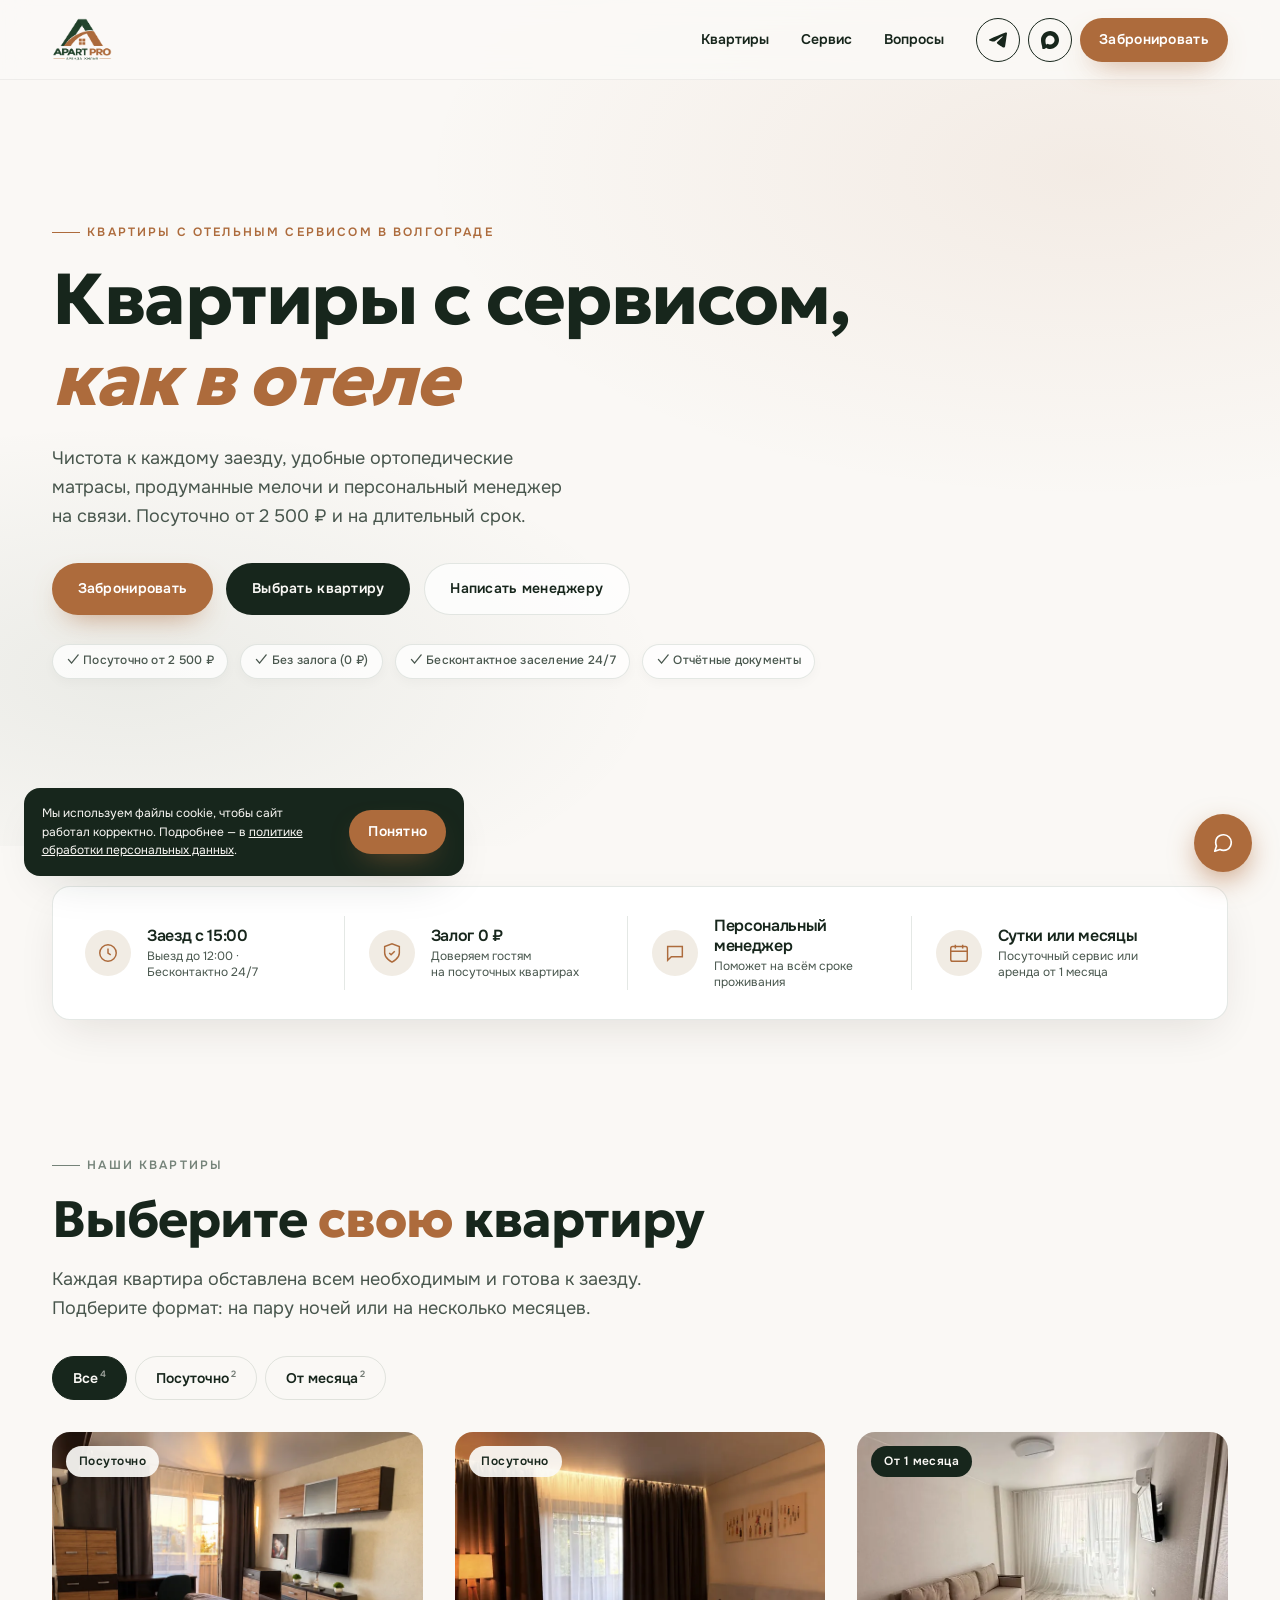
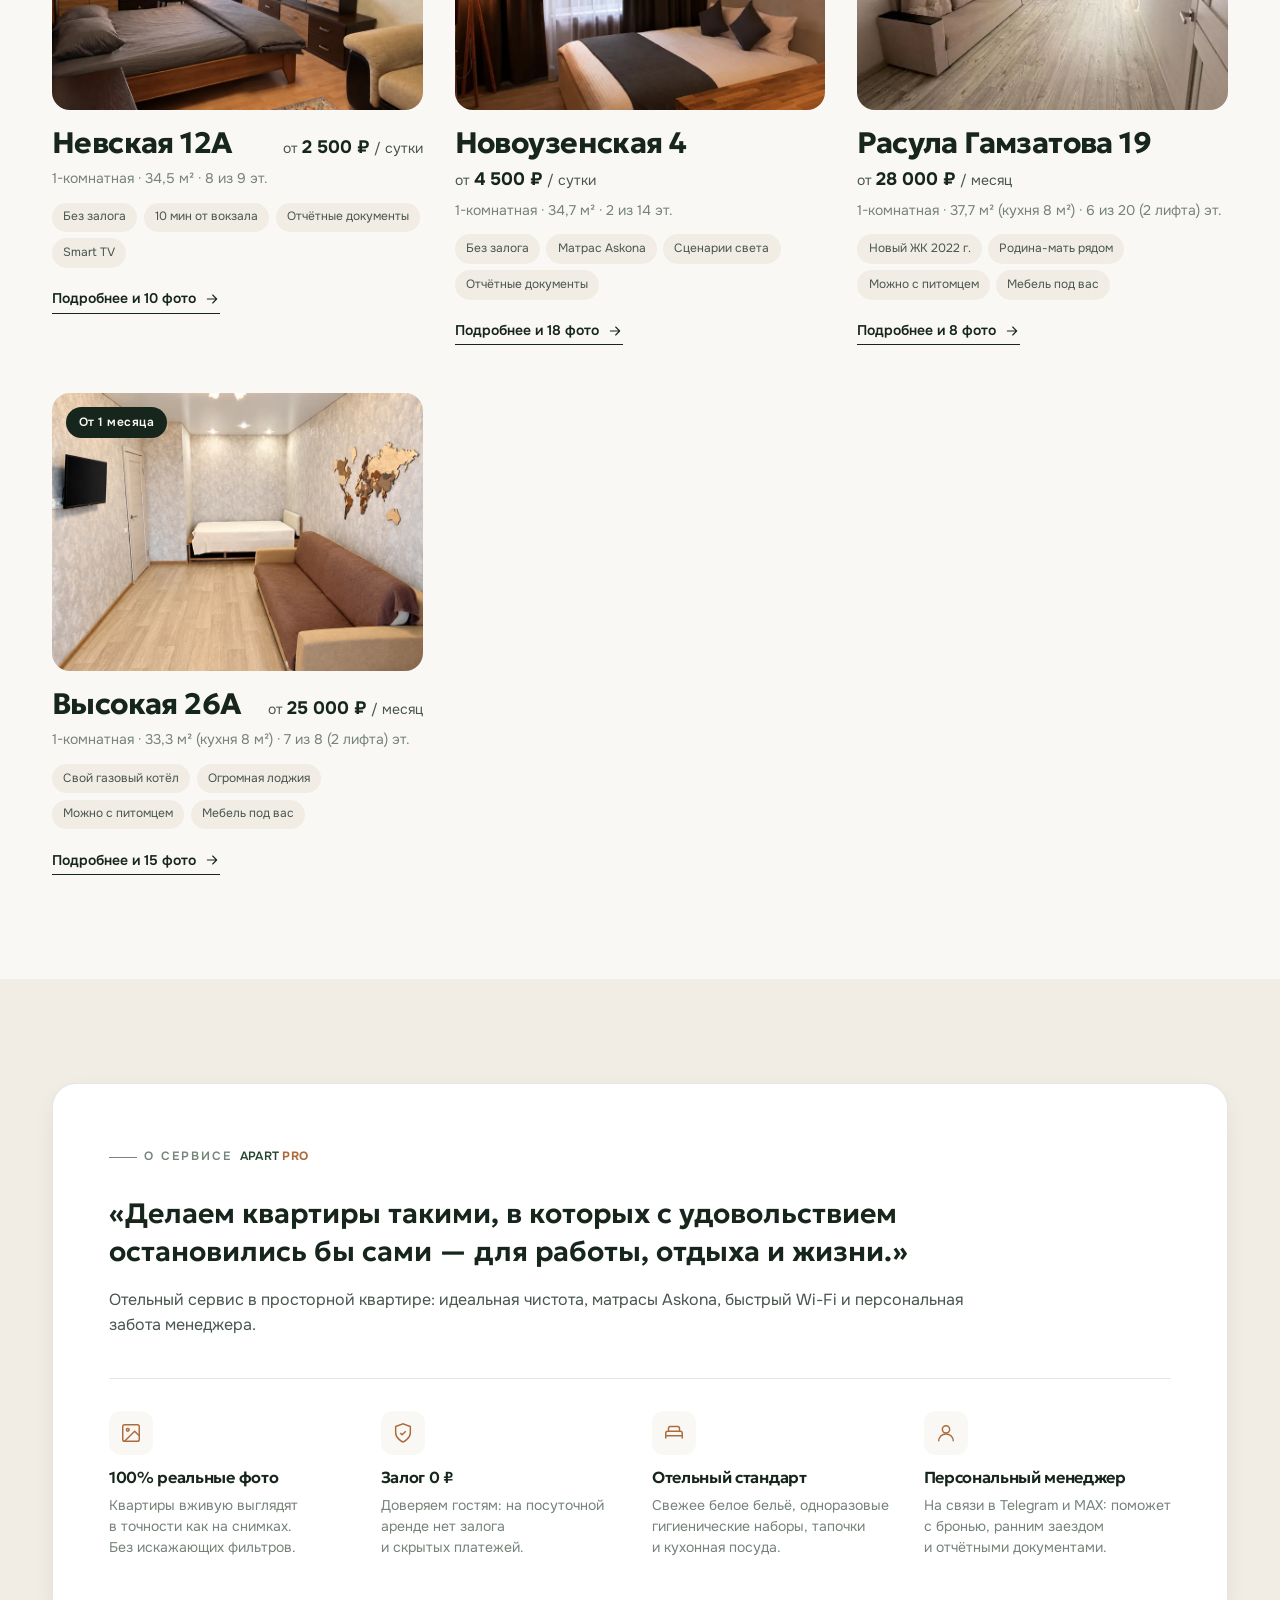
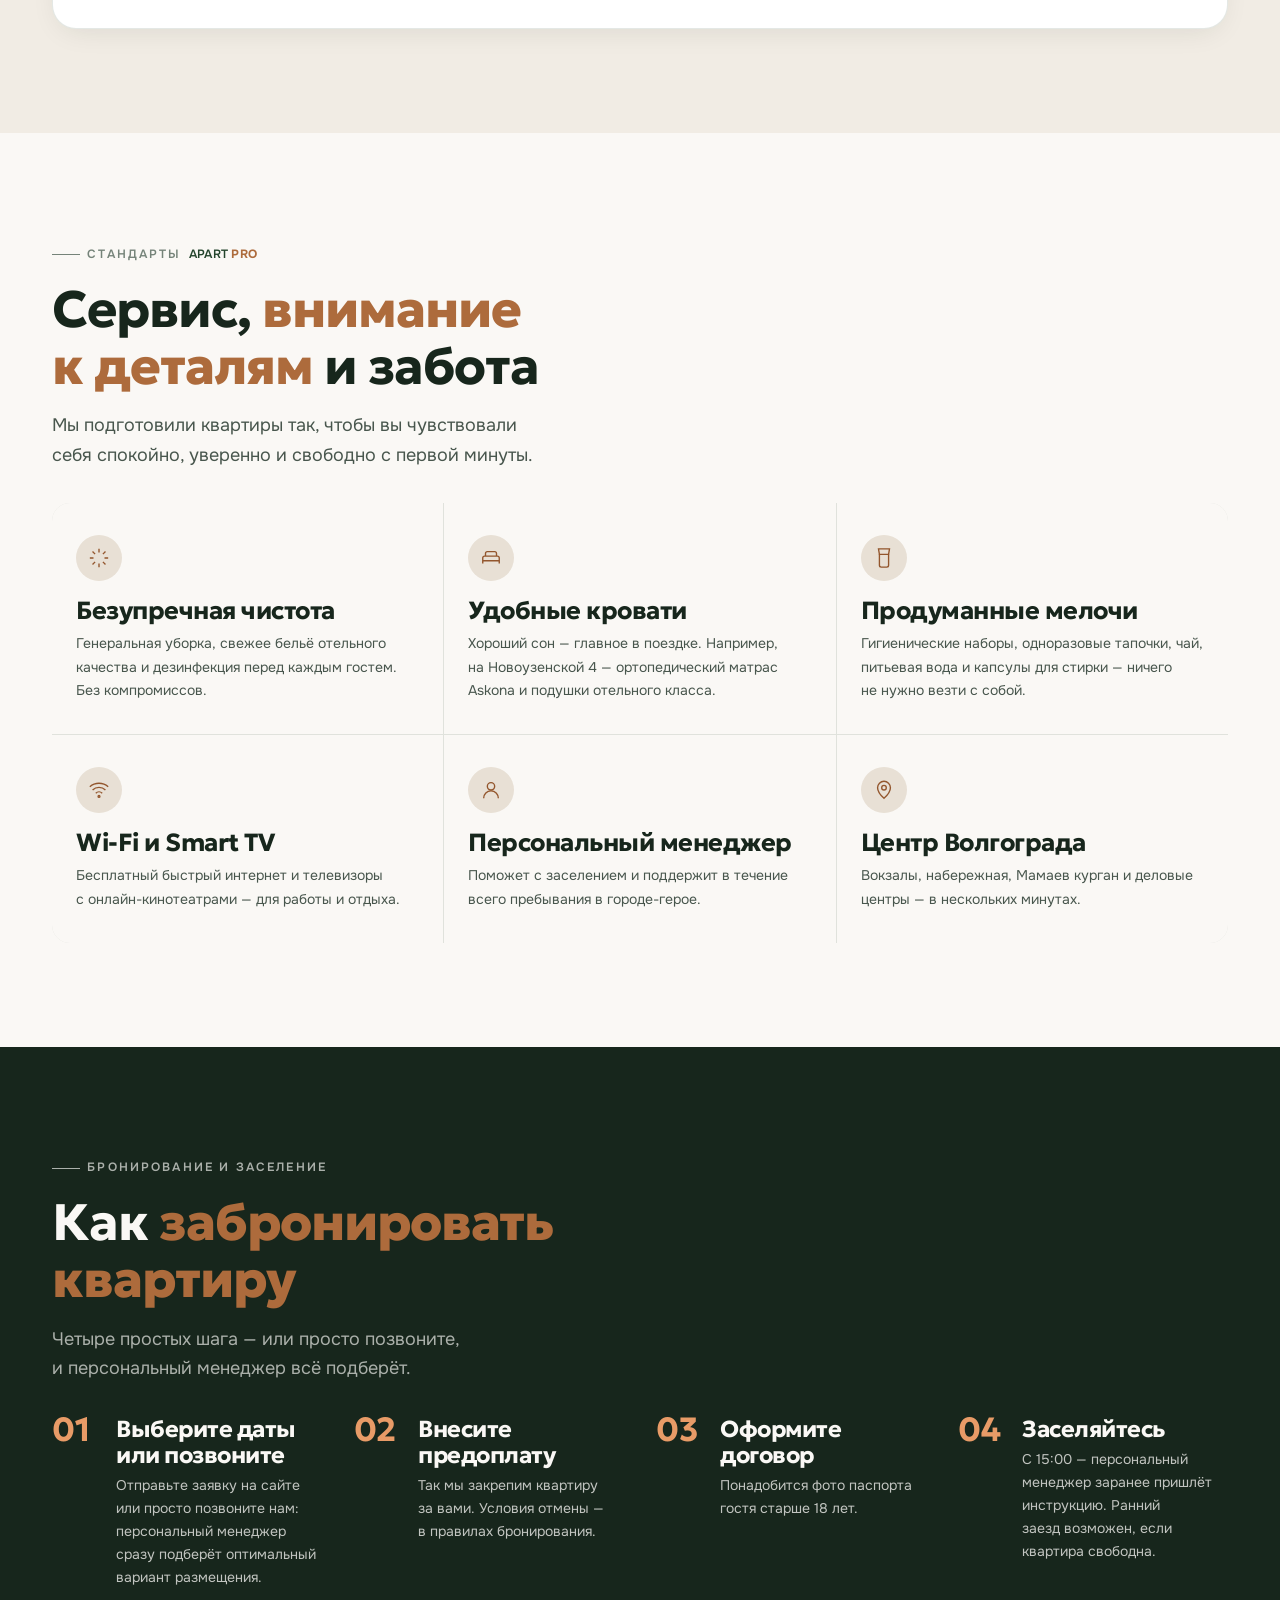
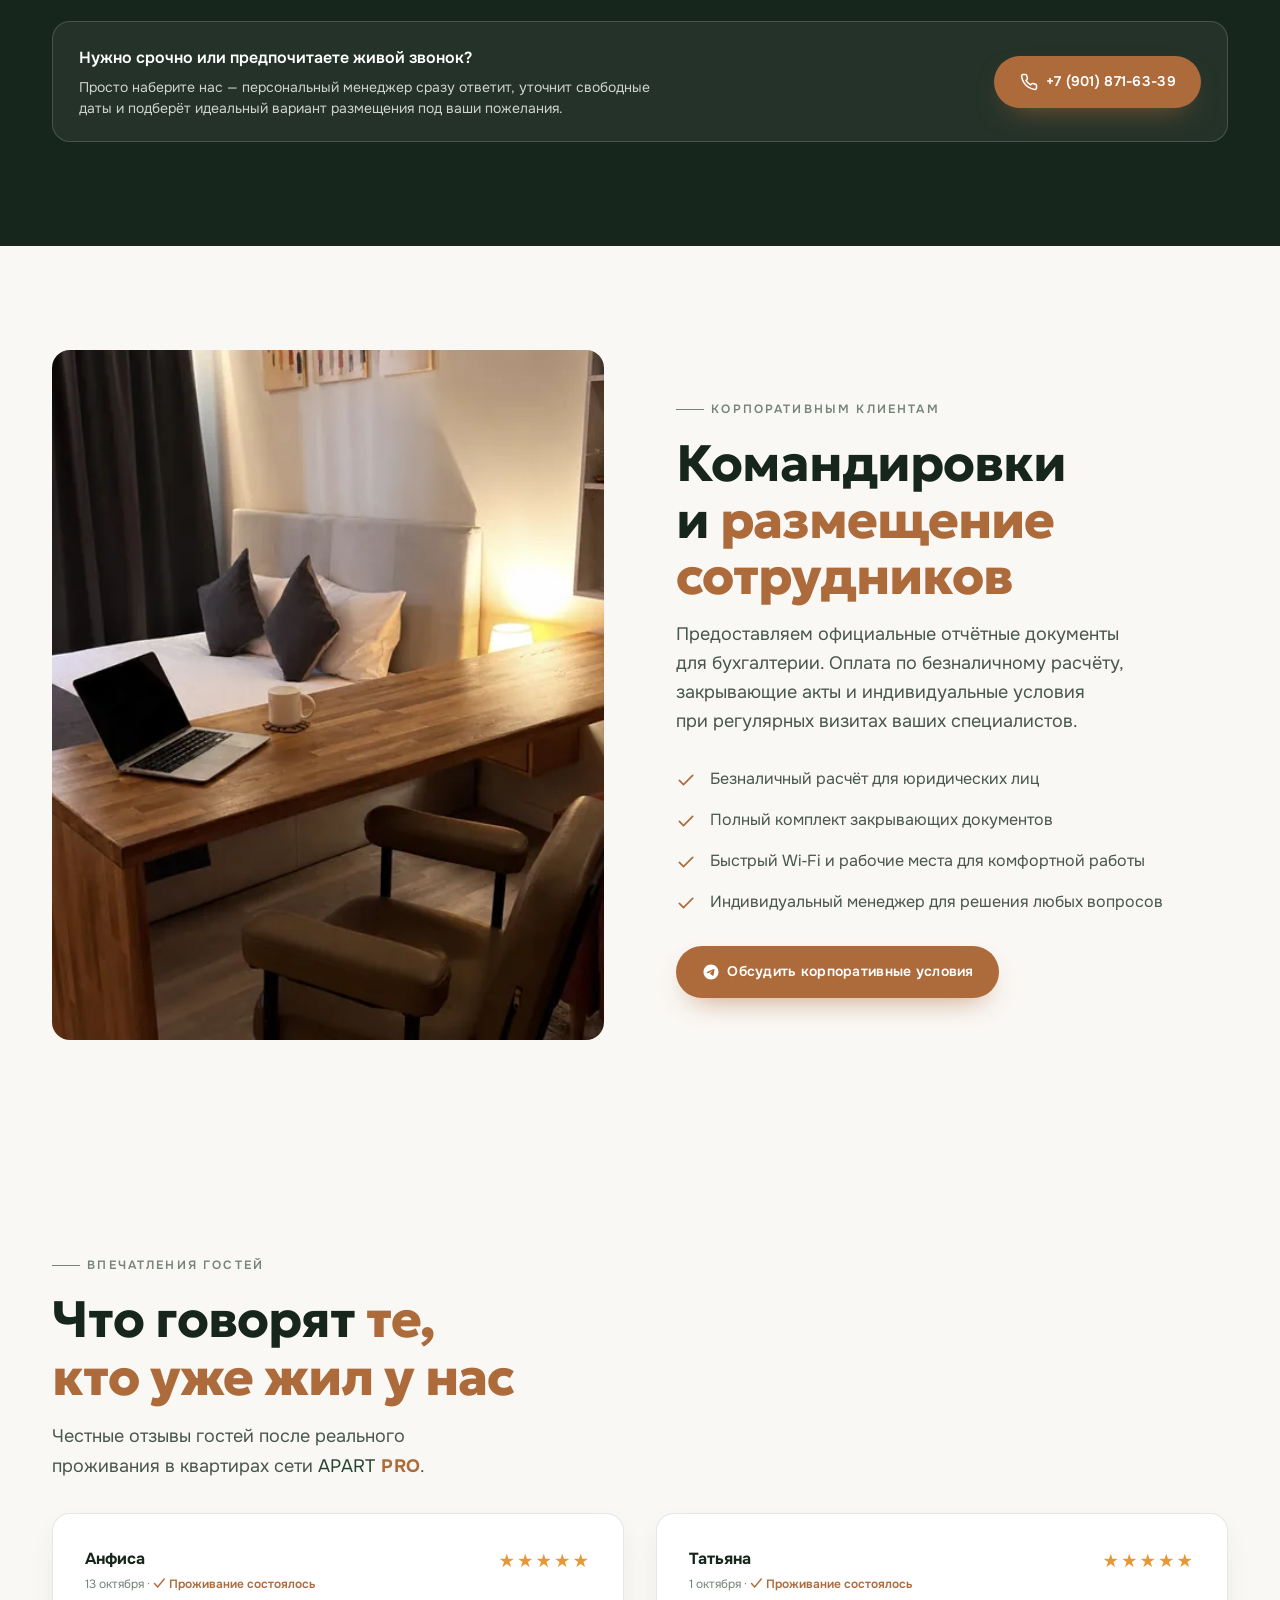
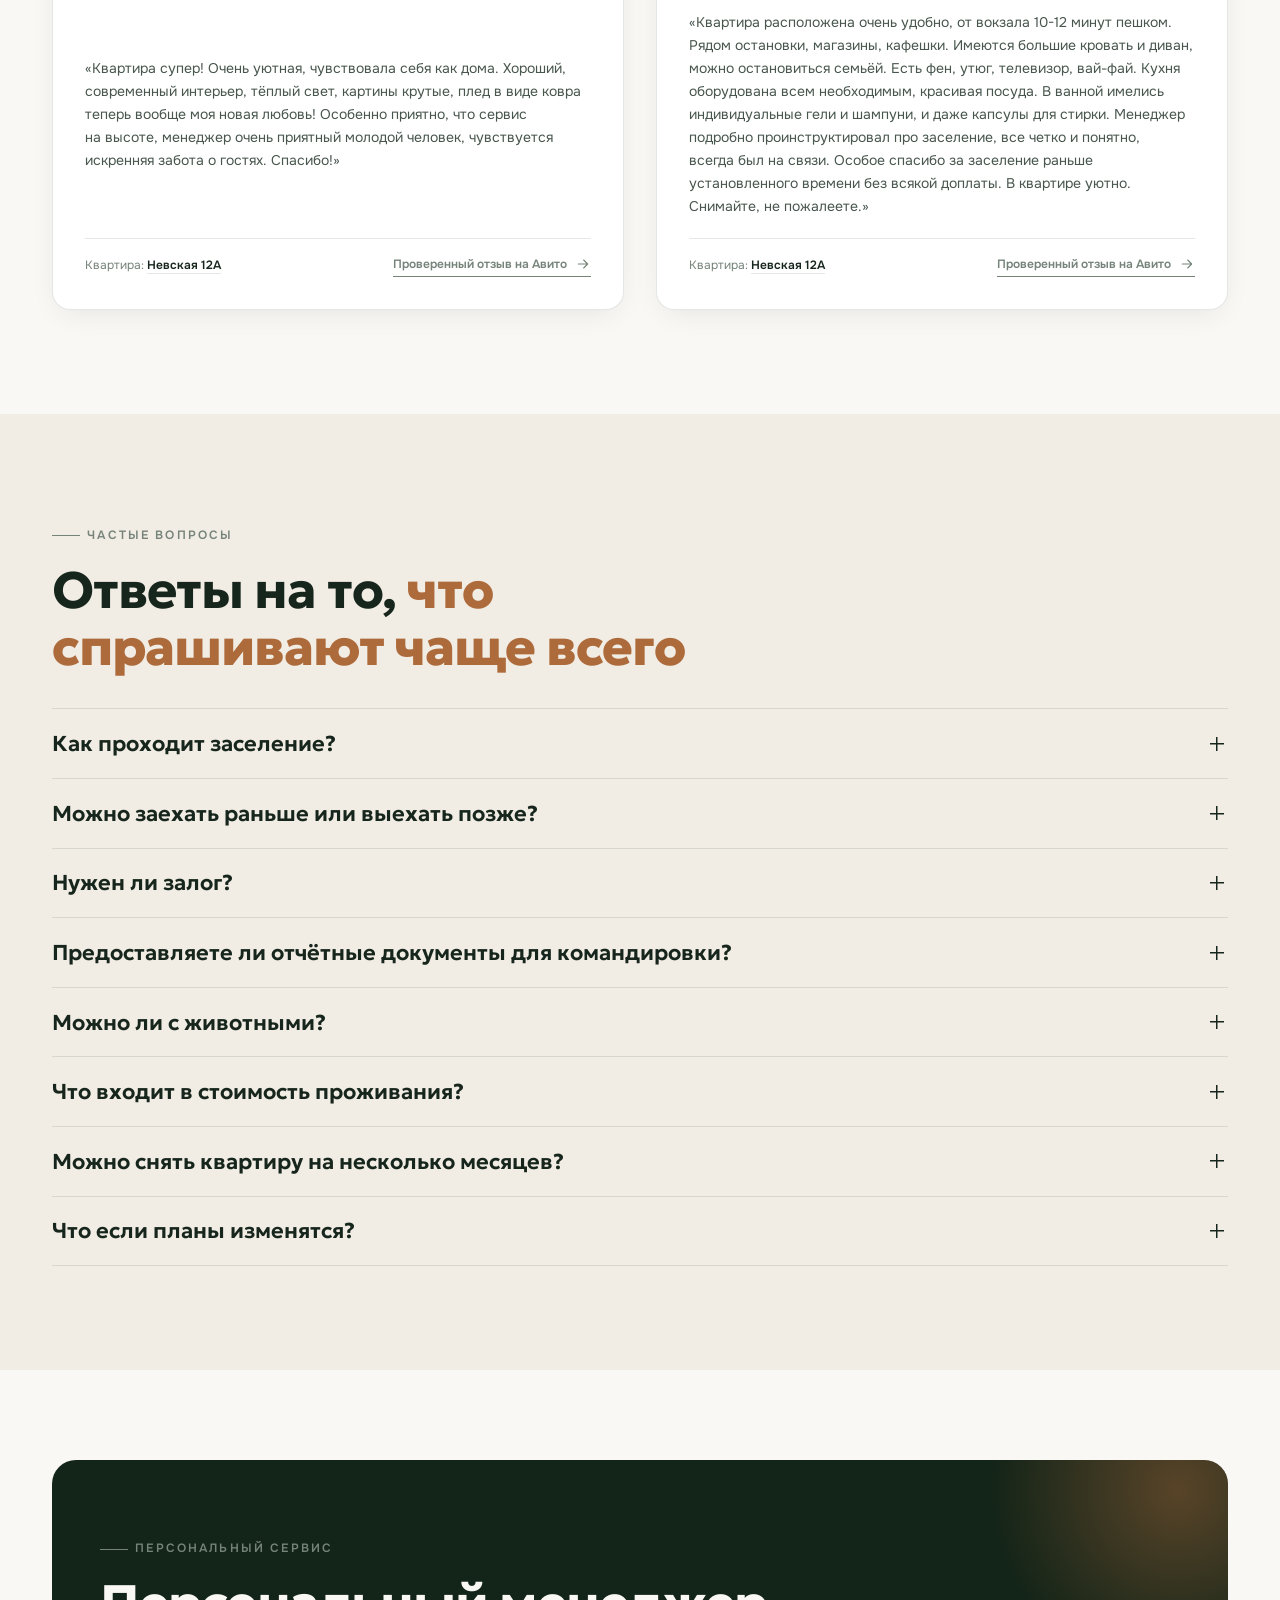
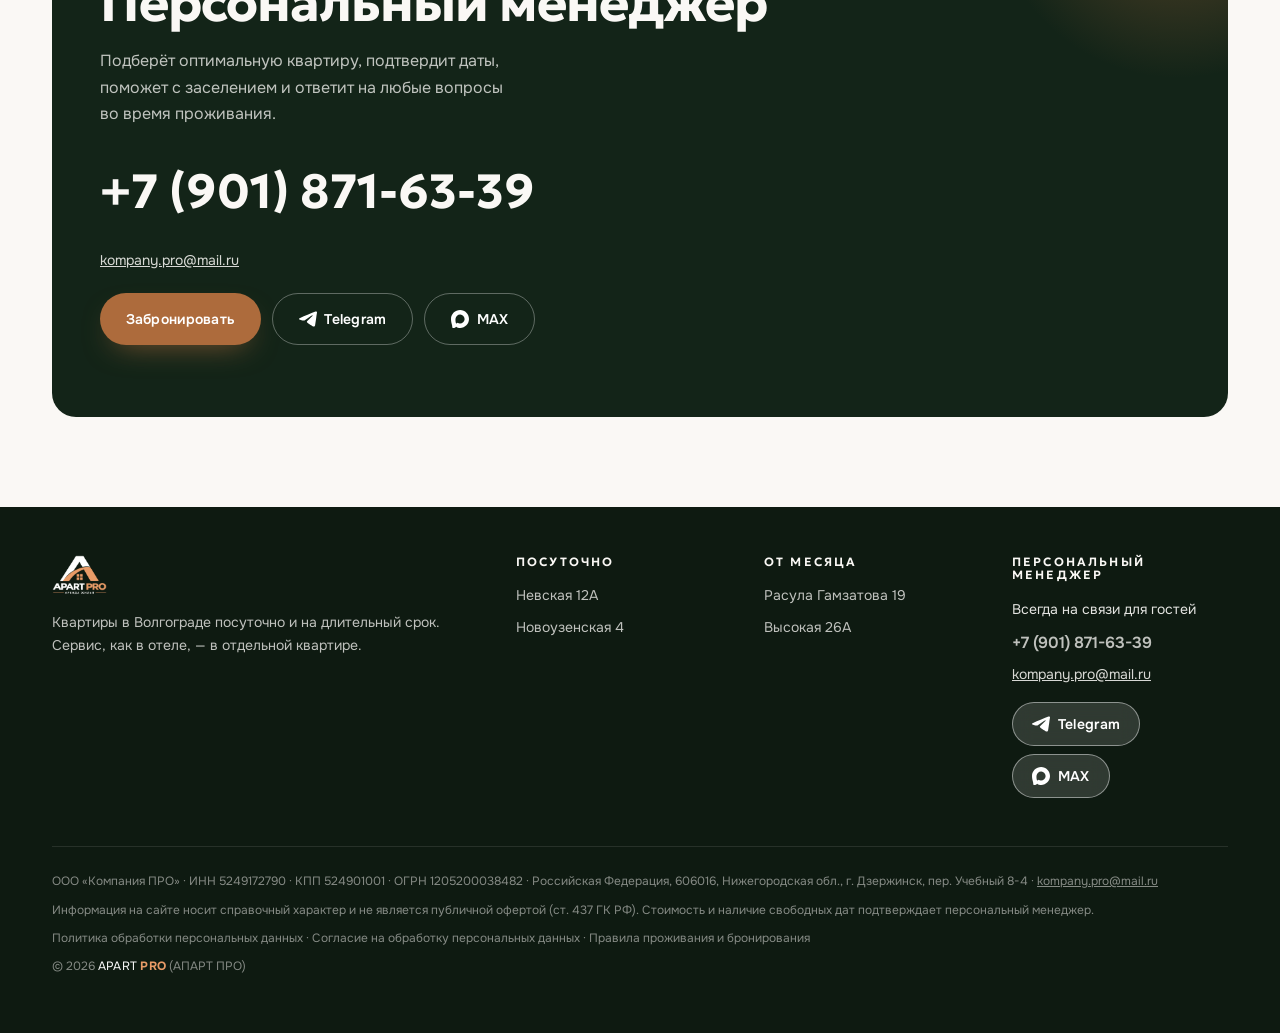
==== commit 75399baf: "Bump cache version to v13 for immediate script reload" ====
--- a/index.html
+++ b/index.html
@@ -356,7 +356,7 @@
   </main>
 
   <div data-footer></div>
-  <script src="js/data.js?v=12"></script>
-  <script src="js/app.js?v=12"></script>
+  <script src="js/data.js?v=13"></script>
+  <script src="js/app.js?v=13"></script>
 </body>
 </html>
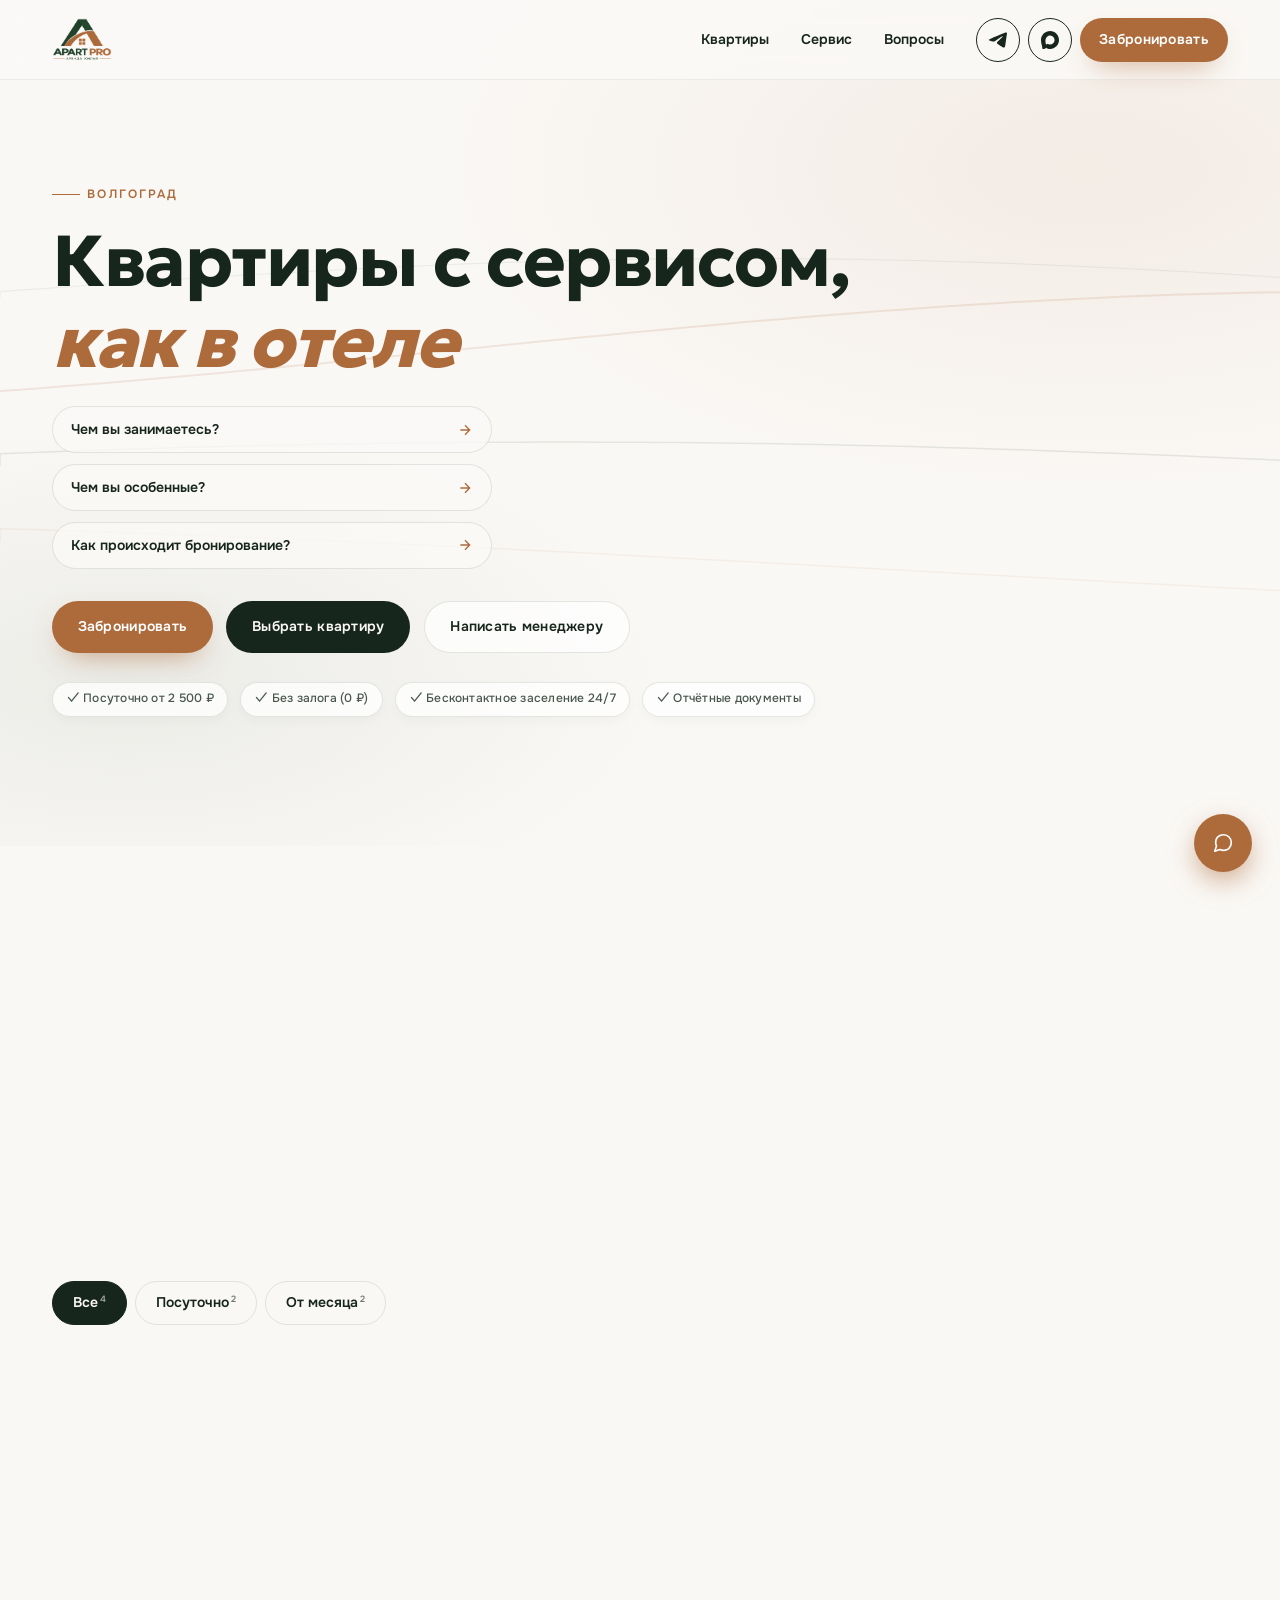
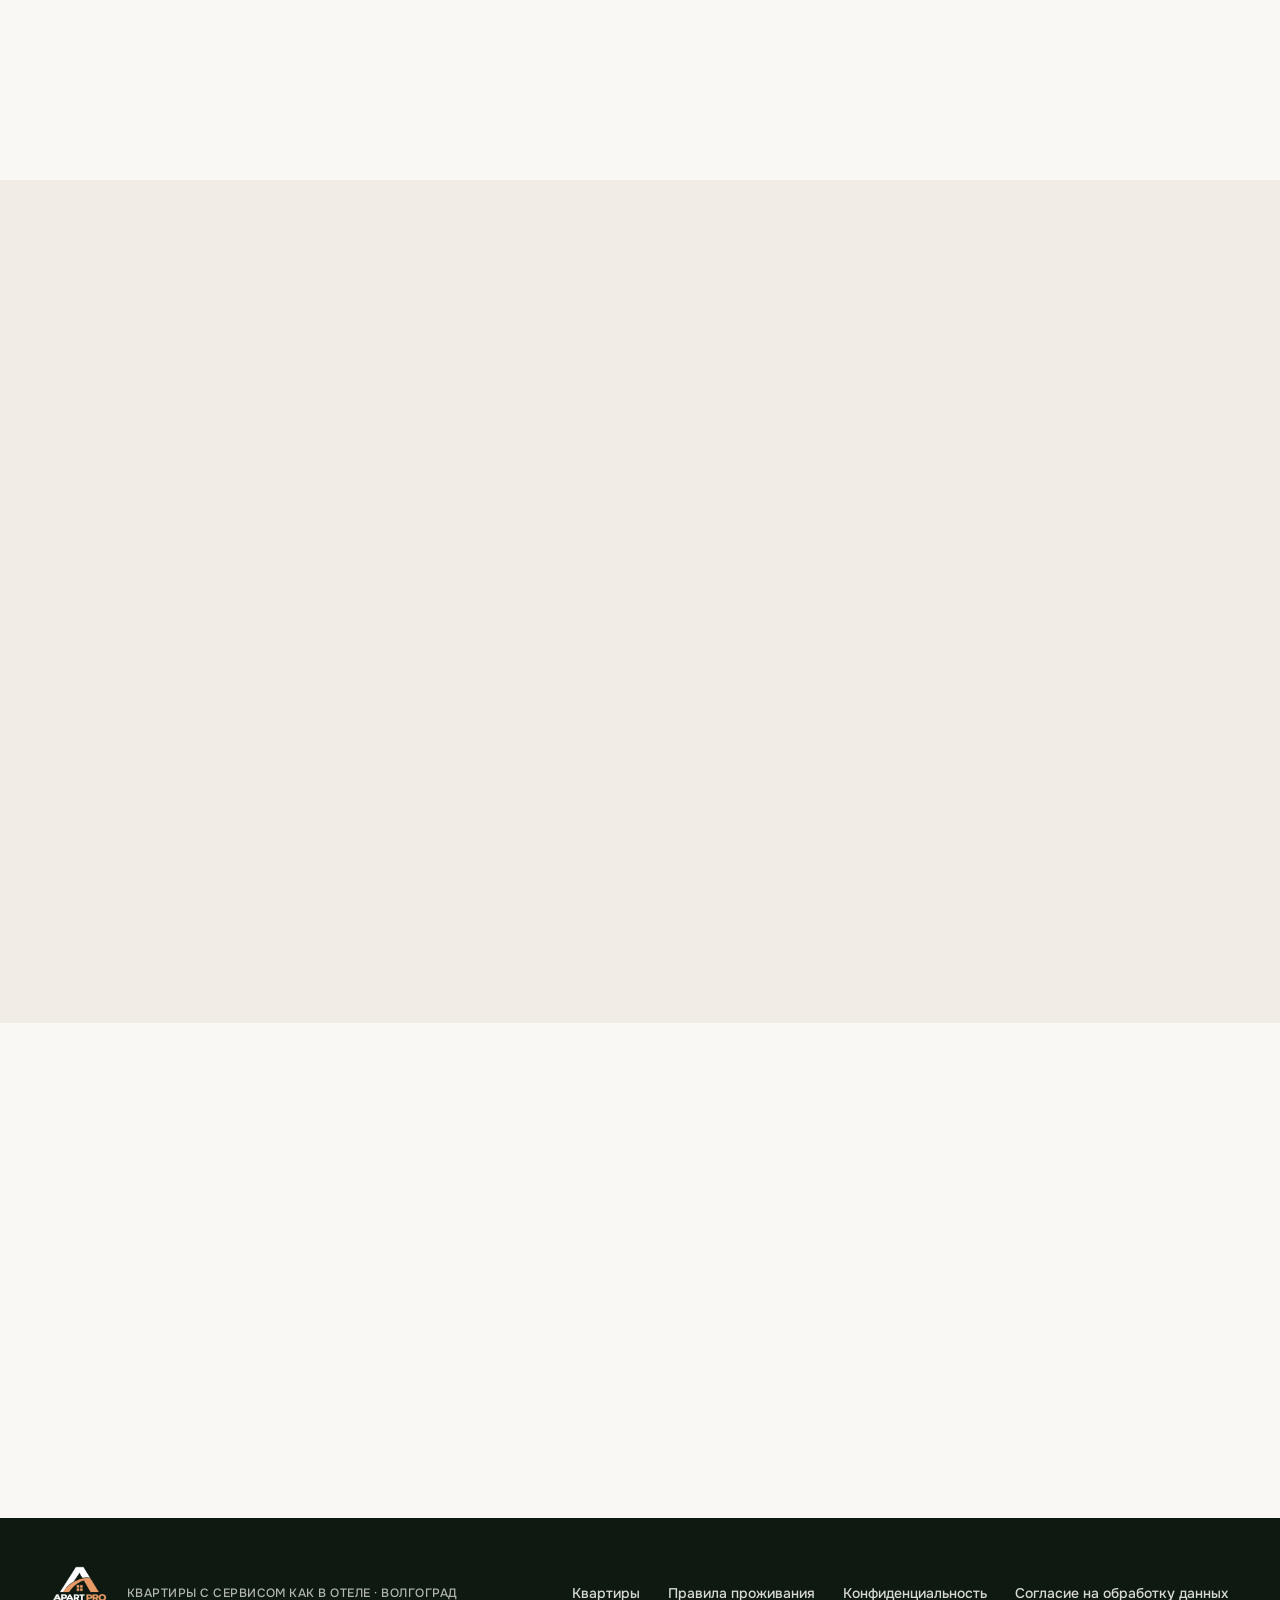
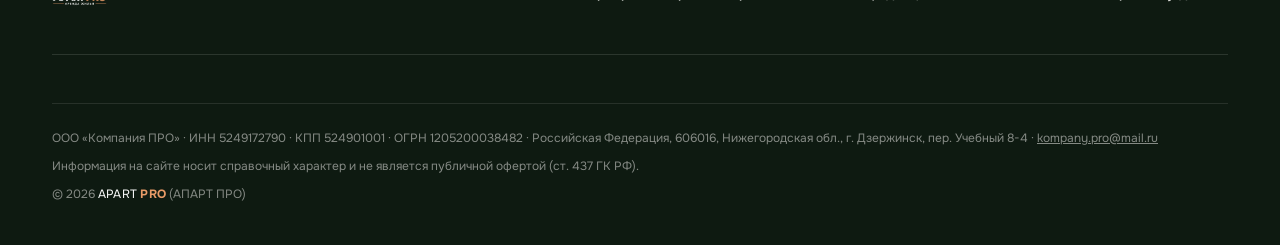
==== commit b438d048: "Apply redesign according to Oleg's feedback: concise hero, 2x2 benefits, compact footer, smooth gall" ====
--- a/index.html
+++ b/index.html
@@ -78,7 +78,7 @@
   <link rel="preconnect" href="https://fonts.gstatic.com" crossorigin>
   <link href="https://fonts.googleapis.com/css2?family=Geologica:wght@400;500;600;700;800&family=Onest:wght@400;500;600;700&display=swap" rel="stylesheet">
   <link rel="preload" href="fonts/manrope-cyrillic-400-normal.woff2" as="font" type="font/woff2" crossorigin>
-  <link rel="stylesheet" href="css/style.css?v=12">
+  <link rel="stylesheet" href="css/style.css?v=14">
 </head>
 <body data-page="home" class="has-hero">
   <div id="preloader" class="preloader" aria-hidden="true">
@@ -97,9 +97,22 @@
         <canvas id="hero-canvas" class="hero__canvas" aria-hidden="true"></canvas>
       </div>
       <div class="wrap hero__content">
-        <span class="eyebrow hero__anim">Квартиры с&nbsp;отельным сервисом в&nbsp;Волгограде</span>
+        <span class="eyebrow hero__anim">Волгоград</span>
         <h1 class="hero__anim">Квартиры с&nbsp;сервисом, <em>как в&nbsp;отеле</em></h1>
-        <p class="hero__lead hero__anim">Чистота к&nbsp;каждому заезду, удобные ортопедические матрасы, продуманные мелочи и&nbsp;персональный менеджер на&nbsp;связи. Посуточно от&nbsp;2&nbsp;500&nbsp;₽ и&nbsp;на&nbsp;длительный срок.</p>
+        <div class="hero__questions hero__anim">
+          <a class="hero__question" href="#catalog">
+            <span>Чем вы занимаетесь?</span>
+            <svg viewBox="0 0 24 24" fill="none" stroke="currentColor" stroke-width="2" aria-hidden="true"><path d="M5 12h14M12 5l7 7-7 7"/></svg>
+          </a>
+          <a class="hero__question" href="#about">
+            <span>Чем вы особенные?</span>
+            <svg viewBox="0 0 24 24" fill="none" stroke="currentColor" stroke-width="2" aria-hidden="true"><path d="M5 12h14M12 5l7 7-7 7"/></svg>
+          </a>
+          <a class="hero__question" href="#how">
+            <span>Как происходит бронирование?</span>
+            <svg viewBox="0 0 24 24" fill="none" stroke="currentColor" stroke-width="2" aria-hidden="true"><path d="M5 12h14M12 5l7 7-7 7"/></svg>
+          </a>
+        </div>
         <div class="hero__cta hero__anim">
           <button class="btn btn--primary" data-book id="hero-book">Забронировать</button>
           <a class="btn btn--secondary" href="#catalog" id="hero-catalog">Выбрать квартиру</a>
@@ -164,7 +177,6 @@
         <div class="section-head reveal">
           <span class="eyebrow">Наши квартиры</span>
           <h2>Выберите <em>свою</em> квартиру</h2>
-          <p>Каждая квартира обставлена всем необходимым и&nbsp;готова к&nbsp;заезду. Подберите формат: на&nbsp;пару ночей или на&nbsp;несколько месяцев.</p>
         </div>
         <div class="filters" data-filters role="group" aria-label="Фильтр по формату аренды"></div>
         <div class="cards" data-catalog></div>
@@ -178,40 +190,37 @@
           <div class="about-card__quote">
             <span class="eyebrow">О&nbsp;сервисе <span class="brand-inline"><span class="brand-inline__apart">APART</span> <span class="brand-inline__pro">PRO</span></span></span>
             <blockquote>
-              «Делаем квартиры такими, в&nbsp;которых с&nbsp;удовольствием остановились&nbsp;бы сами&nbsp;— для&nbsp;работы, отдыха и&nbsp;жизни.»
+              «Делаем квартиры такими, в&nbsp;которых с&nbsp;удовольствием остановились&nbsp;бы сами.»
             </blockquote>
-            <p class="about-card__lead">
-              Отельный сервис в&nbsp;просторной квартире: идеальная чистота, матрасы Askona, быстрый Wi-Fi и&nbsp;персональная забота менеджера.
-            </p>
-          </div>
-          <div class="about-card__grid">
+          </div>
+          <div class="about-card__grid about-card__grid--compact">
             <div class="about-pillar">
               <div class="about-pillar__icon">
                 <svg viewBox="0 0 24 24" fill="none" stroke="currentColor" stroke-width="1.6"><rect x="3" y="3" width="18" height="18" rx="2"/><circle cx="8.5" cy="8.5" r="1.5"/><path d="M21 15l-5-5L5 21"/></svg>
               </div>
               <h4>100% реальные фото</h4>
-              <p>Квартиры вживую выглядят в&nbsp;точности как на&nbsp;снимках. Без&nbsp;искажающих фильтров.</p>
+              <p>В&nbsp;точности как на&nbsp;снимках</p>
             </div>
             <div class="about-pillar">
               <div class="about-pillar__icon">
                 <svg viewBox="0 0 24 24" fill="none" stroke="currentColor" stroke-width="1.6"><path d="M12 22s8-4 8-10V5l-8-3-8 3v7c0 6 8 10 8 10z"/><path d="m9 12 2 2 4-4"/></svg>
               </div>
               <h4>Залог 0&nbsp;₽</h4>
-              <p>Доверяем гостям: на&nbsp;посуточной аренде нет залога и&nbsp;скрытых платежей.</p>
+              <p>Доверяем гостям при&nbsp;посуточной аренде</p>
             </div>
             <div class="about-pillar">
               <div class="about-pillar__icon">
                 <svg viewBox="0 0 24 24" fill="none" stroke="currentColor" stroke-width="1.6"><path d="M3 18v-6a2 2 0 0 1 2-2h14a2 2 0 0 1 2 2v6M3 15h18M6 10V7a2 2 0 0 1 2-2h8a2 2 0 0 1 2 2v3"/></svg>
               </div>
-              <h4>Отельный стандарт</h4>
-              <p>Свежее белое бельё, одноразовые гигиенические наборы, тапочки и&nbsp;кухонная посуда.</p>
+              <h4>Отельный комфорт</h4>
+              <p>Матрасы Askona, свежее бельё и&nbsp;чистота</p>
             </div>
             <div class="about-pillar">
               <div class="about-pillar__icon">
-                <svg viewBox="0 0 24 24" fill="none" stroke="currentColor" stroke-width="1.6"><circle cx="12" cy="8" r="4"/><path d="M4 21a8 8 0 0 1 16 0"/></svg>
+                <svg viewBox="0 0 24 24" fill="none" stroke="currentColor" stroke-width="1.6"><circle cx="12" cy="12" r="9"/><path d="M12 7v5l3 2"/></svg>
               </div>
-              <h4>Персональный менеджер</h4>
-              <p>На&nbsp;связи в&nbsp;Telegram и&nbsp;MAX: поможет с&nbsp;бронью, ранним заездом и&nbsp;отчётными документами.</p>
+              <h4>Круглосуточно 24/7</h4>
+              <p>Быстрое бесконтактное заселение</p>
             </div>
           </div>
         </div>
@@ -254,7 +263,6 @@
         <div class="how-callout reveal">
           <div class="how-callout__text">
             <strong>Нужно срочно или предпочитаете живой звонок?</strong>
-            <span>Просто наберите нас&nbsp;— персональный менеджер сразу ответит, уточнит свободные даты и&nbsp;подберёт идеальный вариант размещения под&nbsp;ваши пожелания.</span>
           </div>
           <a class="btn btn--primary" href="tel:+79018716339" id="how-call-btn">
             <svg viewBox="0 0 24 24" fill="none" stroke="currentColor" stroke-width="2" width="18" height="18" aria-hidden="true"><path d="M22 16.9v3a2 2 0 0 1-2.2 2 19.8 19.8 0 0 1-8.6-3.1 19.5 19.5 0 0 1-6-6A19.8 19.8 0 0 1 2.1 4.2 2 2 0 0 1 4.1 2h3a2 2 0 0 1 2 1.7c.1 1 .4 1.9.7 2.8a2 2 0 0 1-.5 2.1L8 9.9a16 16 0 0 0 6 6l1.3-1.3a2 2 0 0 1 2.1-.5c.9.3 1.8.6 2.8.7a2 2 0 0 1 1.7 2z"/></svg>
@@ -302,9 +310,7 @@
     <section class="section" id="reviews">
       <div class="wrap">
         <div class="section-head reveal">
-          <span class="eyebrow">Впечатления гостей</span>
           <h2>Что говорят <em>те, кто уже жил у&nbsp;нас</em></h2>
-          <p>Честные отзывы гостей после реального проживания в&nbsp;квартирах сети <span class="brand-inline"><span class="brand-inline__apart">APART</span> <span class="brand-inline__pro">PRO</span></span>.</p>
         </div>
         <div class="reviews-grid" data-reviews></div>
       </div>
@@ -314,8 +320,7 @@
     <section class="section section--alt" id="faq">
       <div class="wrap">
         <div class="section-head reveal">
-          <span class="eyebrow">Частые вопросы</span>
-          <h2>Ответы на&nbsp;то, <em>что спрашивают чаще всего</em></h2>
+          <h2>Что спрашивают <em>чаще всего</em></h2>
         </div>
         <div class="faq reveal">
           <details><summary>Как проходит заселение?</summary><div>Заезд с&nbsp;15:00, выезд до&nbsp;12:00 независимо от&nbsp;времени заселения. Заселение бесконтактное: менеджер заранее пришлёт подробную инструкцию. Для&nbsp;договора понадобится фото паспорта гостя старше 18 лет.</div></details>
@@ -324,7 +329,6 @@
           <details><summary>Предоставляете ли&nbsp;отчётные документы для&nbsp;командировки?</summary><div>Да, мы предоставляем официальные отчётные документы для&nbsp;бухгалтерии. Для&nbsp;юридических лиц доступна оплата по&nbsp;безналичному расчёту, а&nbsp;для&nbsp;компаний&nbsp;— индивидуальные условия сотрудничества.</div></details>
           <details><summary>Можно ли&nbsp;с&nbsp;животными?</summary><div>В&nbsp;посуточных квартирах (Новоузенская 4 и&nbsp;Невская 12А) размещение с&nbsp;питомцами не&nbsp;предусмотрено&nbsp;— мы заботимся о&nbsp;гостях с&nbsp;аллергией. В&nbsp;квартире на&nbsp;длительный срок (ул.&nbsp;Расула Гамзатова 19&nbsp;в&nbsp;ЖК&nbsp;«Шоколад») проживание с&nbsp;домашними питомцами разрешено!</div></details>
           <details><summary>Что входит в&nbsp;стоимость проживания?</summary><div>Всё для&nbsp;комфортной жизни: свежее качественное постельное бельё, полотенца, индивидуальные средства гигиены (гели, шампуни, зубные наборы), тапочки, капсулы для&nbsp;стирки, чай, сахар, специи, фильтрованная питьевая вода, посуда, бокалы, Wi‑Fi и&nbsp;Smart TV.</div></details>
-          <details><summary>Можно снять квартиру на&nbsp;несколько месяцев?</summary><div>Да. Квартира на&nbsp;ул.&nbsp;Расула Гамзатова 19 (ЖК&nbsp;«Шоколад») сдаётся от&nbsp;1&nbsp;месяца. Особое преимущество&nbsp;— возможность докупить мебель (например, кровать под&nbsp;нужный размер) с&nbsp;использованием первого арендного платежа.</div></details>
           <details><summary>Что если планы изменятся?</summary><div>Условия отмены бронирования и&nbsp;возврата предоплаты подробно описаны в&nbsp;наших <a href="rules.html" style="text-decoration:underline">правилах проживания и&nbsp;бронирования</a>.</div></details>
         </div>
       </div>
@@ -334,9 +338,7 @@
     <section class="section section--contacts" id="contacts">
       <div class="wrap">
         <div class="contact-card reveal">
-          <span class="eyebrow">Персональный сервис</span>
           <h2>Персональный менеджер</h2>
-          <p>Подберёт оптимальную квартиру, подтвердит даты, поможет с&nbsp;заселением и&nbsp;ответит на&nbsp;любые вопросы во&nbsp;время проживания.</p>
           <a class="contact-card__phone" data-tel id="contact-phone"></a>
           <p style="margin:-.5rem 0 1.25rem;"><a href="mailto:kompany.pro@mail.ru" style="font-size:var(--fs-sm);color:rgba(251,250,247,.85);text-decoration:underline">kompany.pro@mail.ru</a></p>
           <div class="contact-card__actions">
@@ -356,7 +358,7 @@
   </main>
 
   <div data-footer></div>
-  <script src="js/data.js?v=13"></script>
-  <script src="js/app.js?v=13"></script>
+  <script src="js/data.js?v=14"></script>
+  <script src="js/app.js?v=14"></script>
 </body>
 </html>
--- a/css/style.css
+++ b/css/style.css
@@ -1,1335 +1,1686 @@
-/* ==========================================================================
-   APART PRO — дизайн-система. Mobile-first.
-   Шрифты: Geologica (заголовки и геометрия) + Onest / Manrope (текст интерфейса).
-   ========================================================================== */
-@font-face { font-family: 'Manrope'; font-weight: 400; font-display: swap;
-  src: url('../fonts/manrope-cyrillic-400-normal.woff2') format('woff2'); unicode-range: U+0400-045F, U+0490-0491, U+04B0-04B1, U+2116; }
-@font-face { font-family: 'Manrope'; font-weight: 400; font-display: swap;
-  src: url('../fonts/manrope-latin-400-normal.woff2') format('woff2'); unicode-range: U+0000-00FF, U+2000-206F, U+20AC, U+2122, U+2212; }
-@font-face { font-family: 'Manrope'; font-weight: 600; font-display: swap;
-  src: url('../fonts/manrope-cyrillic-600-normal.woff2') format('woff2'); unicode-range: U+0400-045F, U+0490-0491, U+04B0-04B1, U+2116; }
-@font-face { font-family: 'Manrope'; font-weight: 600; font-display: swap;
-  src: url('../fonts/manrope-latin-600-normal.woff2') format('woff2'); unicode-range: U+0000-00FF, U+2000-206F, U+20AC, U+2122, U+2212; }
-
-:root {
-  /* Фирменная палитра APART PRO из нового логотипа */
-  --c-forest: #23442C;         /* Благородный тёмно-хвойный / изумрудный цвет из логотипа (APART) */
-  --c-forest-dark: #193320;    /* Тёмный хвойный для hover */
-  --c-forest-deep: #132418;    /* Глубокий лесной графит для тёмных секций */
-
-  --c-accent: #AD6B3C;         /* Тёплый терракотовый коньячный из логотипа (PRO) */
-  --c-accent-dark: #93562D;    /* Насыщенный терракотовый для hover */
-  --c-accent-light: #F7EFE9;   /* Нежная терракотовая подсветка */
-  --c-accent-glow: rgba(173, 107, 60, 0.35);
-
-  --c-bg: #FAF8F5;             /* Тёплый молочный фон из логотипа */
-  --c-bg-alt: #F1ECE4;         /* Мягкий бежевый альтернативный фон */
-  --c-sand: #E8E0D5;
-  --c-wood: #AD6B3C;
-  --c-white: #FFFFFF;
-
-  --c-ink: #17261C;            /* Глубокий благородный хвойный графит вместо серого */
-  --c-ink-2: #48564D;          /* Вторичный текст */
-  --c-ink-3: #758379;          /* Третичный текст и лейблы */
-  --c-line: rgba(35, 68, 44, 0.12); /* Тонкие разделители */
-  --c-line-strong: rgba(35, 68, 44, 0.22);
-
-  --f-display: 'Geologica', system-ui, -apple-system, 'Segoe UI', Roboto, sans-serif;
-  --f-sans: 'Onest', 'Manrope', system-ui, -apple-system, 'Segoe UI', Roboto, sans-serif;
-
-  --fs-xs: .75rem;
-  --fs-sm: .875rem;
-  --fs-md: 1rem;
-  --fs-lg: 1.125rem;
-  --fs-h3: 1.45rem;
-  --fs-h2: clamp(2.0rem, 6vw, 3.2rem);
-  --fs-h1: clamp(2.4rem, 8vw, 4.5rem);
-
-  --sp-1: .5rem; --sp-2: 1rem; --sp-3: 1.5rem; --sp-4: 2rem; --sp-5: 3rem; --sp-6: 4.5rem; --sp-7: 6.5rem;
-  --radius: 18px;
-  --radius-sm: 10px;
-  --radius-lg: 24px;
-  --shadow: 0 18px 50px -24px rgba(23, 38, 28, .22);
-  --shadow-sm: 0 8px 30px -10px rgba(23, 38, 28, .12);
-  --ease: cubic-bezier(.22, .8, .24, 1);
-  --header-h: 68px;
-  --wrap: 1240px;
-}
-
-*, *::before, *::after { box-sizing: border-box; }
-html { scroll-behavior: smooth; -webkit-text-size-adjust: 100%; overflow-x: clip; }
-body {
-  margin: 0; background: var(--c-bg); color: var(--c-ink);
-  font: 400 var(--fs-md)/1.65 var(--f-sans);
-  -webkit-font-smoothing: antialiased;
-  overflow-x: clip;
-}
-img { display: block; max-width: 100%; height: auto; }
-a { color: inherit; text-decoration: none; }
-button { font: inherit; color: inherit; cursor: pointer; border: 0; background: none; }
-h1, h2, h3, h4 {
-  font-family: var(--f-display);
-  font-weight: 700;
-  line-height: 1.12;
-  margin: 0;
-  letter-spacing: -0.02em;
-  text-wrap: balance;
-}
-h1 em, h2 em {
-  font-style: normal;
-  color: var(--c-accent);
-  font-weight: 800;
-}
-p { margin: 0 0 1em; text-wrap: pretty; }
-li { text-wrap: pretty; }
-
-/* Anti-orphan and line-balancing rules */
-.eyebrow,
-.hero__lead,
-.section-head p,
-.split__lead,
-.modal h2,
-.modal__lead,
-.apt-head h1,
-.apt-head__tagline,
-.card__title h3,
-.key-fact__content h3,
-.reviews-card__title {
-  text-wrap: balance;
-}
-
-.card__meta,
-.step p,
-.key-fact__content p,
-.booking-card p,
-.form__note,
-.reviews-card__text,
-.apt-intro p,
-.accordion div,
-.checklist span {
-  text-wrap: pretty;
-}
-:focus-visible { outline: 2px solid var(--c-accent); outline-offset: 3px; border-radius: 4px; }
-.sr-only { position: absolute; width: 1px; height: 1px; overflow: hidden; clip: rect(0 0 0 0); white-space: nowrap; }
-
-.wrap { width: 100%; max-width: var(--wrap); margin: 0 auto; padding-left: 1.25rem; padding-right: 1.25rem; }
-.section { padding: var(--sp-6) 0; }
-.section--alt { background: var(--c-bg-alt); }
-.section--dark { background: var(--c-ink); color: var(--c-bg); }
-.eyebrow {
-  display: inline-flex; align-items: center; gap: .6em;
-  font-size: var(--fs-xs); font-weight: 600; letter-spacing: .18em; text-transform: uppercase; color: var(--c-ink-3);
-  margin-bottom: var(--sp-2);
-}
-.eyebrow::before { content: ''; width: 28px; height: 1px; background: currentColor; }
-.section-head { margin-bottom: var(--sp-4); max-width: 680px; }
-.section-head h2 { font-size: var(--fs-h2); }
-.section-head p { color: var(--c-ink-2); margin-top: var(--sp-2); font-size: var(--fs-lg); }
-.section--dark .section-head p, .section--dark .eyebrow { color: rgba(251, 250, 247, .65); }
-.pending { color: var(--c-ink-3); font-style: italic; }
-
-/* ---------- Buttons ---------- */
-.btn {
-  display: inline-flex; align-items: center; justify-content: center; gap: .55em;
-  height: 52px; padding: 0 1.6rem; border-radius: 999px;
-  font-size: var(--fs-sm); font-weight: 600; letter-spacing: .02em;
-  transition: transform .35s var(--ease), background .3s, color .3s, box-shadow .3s;
-  white-space: nowrap;
-}
-.btn:hover { transform: translateY(-2px); }
-.btn:active { transform: translateY(0); }
-.btn--primary { background: var(--c-accent); color: var(--c-white); box-shadow: 0 12px 30px -14px rgba(173, 107, 60, .8); }
-.btn--primary:hover { background: var(--c-accent-dark); }
-.btn:disabled, .btn[disabled] {
-  background: #C4BEB5 !important;
-  color: #7E7871 !important;
-  cursor: not-allowed !important;
-  box-shadow: none !important;
-  transform: none !important;
-  opacity: 0.85;
-}
-.btn--dark { background: var(--c-ink); color: var(--c-bg); }
-.btn--ghost { border: 1px solid currentColor; }
-.btn--light { background: rgba(255, 255, 255, .14); color: #fff; border: 1px solid rgba(255, 255, 255, .45); backdrop-filter: blur(10px); -webkit-backdrop-filter: blur(10px); }
-.btn--sm { height: 44px; padding: 0 1.2rem; }
-.btn--block { width: 100%; }
-.btn svg { width: 18px; height: 18px; flex: none; }
-
-.icon-btn {
-  width: 44px; height: 44px; border-radius: 50%; display: inline-grid; place-items: center;
-  border: 1px solid currentColor; transition: background .3s, color .3s, transform .3s var(--ease);
-}
-.icon-btn svg { width: 18px; height: 18px; }
-.icon-btn:hover { transform: translateY(-2px); }
-
-/* ---------- Header ---------- */
-.header {
-  position: fixed; inset: 0 0 auto; z-index: 50; height: var(--header-h);
-  color: var(--c-ink);
-  background: rgba(251, 250, 247, .84);
-  backdrop-filter: blur(14px) saturate(1.4);
-  -webkit-backdrop-filter: blur(14px) saturate(1.4);
-  border-bottom: 1px solid rgba(30, 30, 30, .06);
-  transition: background .3s, color .3s, box-shadow .3s;
-}
-.header.is-solid, .header--solid {
-  background: rgba(251, 250, 247, .95);
-  box-shadow: 0 4px 20px -8px rgba(30, 30, 30, 0.08);
-  border-bottom-color: var(--c-line);
-}
-.header__inner { height: 100%; display: flex; align-items: center; gap: var(--sp-2); }
-.logo { display: inline-flex; align-items: center; text-decoration: none; margin-right: auto; }
-.logo__img {
-  height: 38px;
-  width: auto;
-  object-fit: contain;
-  display: block;
-}
-@media (min-width: 1080px) {
-  .logo__img { height: 44px; }
-}
-.logo--footer .logo__img {
-  height: 40px;
-}
-.nav { display: none; }
-.header__actions { display: flex; align-items: center; gap: .5rem; }
-.header__actions .btn { display: none; }
-.burger { width: 44px; height: 44px; display: grid; place-items: center; }
-.burger span { display: block; width: 22px; height: 1.5px; background: currentColor; position: relative; transition: background .3s; }
-.burger span::before, .burger span::after { content: ''; position: absolute; left: 0; width: 100%; height: 1.5px; background: currentColor; transition: transform .35s var(--ease); }
-.burger span::before { top: -7px; } .burger span::after { top: 7px; }
-.menu-open .burger span { background: transparent; }
-.menu-open .burger span::before { transform: translateY(7px) rotate(45deg); }
-.menu-open .burger span::after { transform: translateY(-7px) rotate(-45deg); }
-
-.mobile-menu {
-  position: fixed; inset: 0; z-index: 45; background: var(--c-bg); color: var(--c-ink);
-  padding: calc(var(--header-h) + 2rem) 1.25rem 2rem; display: flex; flex-direction: column; gap: var(--sp-4);
-  opacity: 0; visibility: hidden; transform: translateY(-12px); transition: opacity .4s, transform .4s var(--ease), visibility .4s;
-}
-.menu-open .mobile-menu { opacity: 1; visibility: visible; transform: none; }
-.menu-open .header { color: var(--c-ink); background: var(--c-bg); }
-.mobile-menu nav { display: flex; flex-direction: column; }
-.mobile-menu nav a { font-family: var(--f-display); font-size: 2.2rem; padding: .35rem 0; border-bottom: 1px solid var(--c-line); }
-.mobile-menu__contacts { margin-top: auto; display: grid; gap: .75rem; }
-
-/* ---------- Hero (Minimalist Luxury) ---------- */
-.hero {
-  position: relative;
-  min-height: 94svh;
-  display: flex;
-  align-items: center;
-  color: var(--c-ink);
-  background:
-    radial-gradient(ellipse 80% 60% at 85% 20%, rgba(173, 107, 60, 0.09) 0%, transparent 65%),
-    radial-gradient(ellipse 70% 50% at 10% 80%, rgba(35, 68, 44, 0.07) 0%, transparent 60%),
-    var(--c-bg);
-  overflow: hidden;
-}
-.hero__media {
-  position: absolute;
-  inset: 0;
-  pointer-events: none;
-  overflow: hidden;
-}
-.hero__canvas {
-  width: 100%;
-  height: 100%;
-  display: block;
-  opacity: 0.85;
-}
-.hero__content {
-  position: relative;
-  z-index: 2;
-  padding-bottom: var(--sp-5);
-  padding-top: calc(var(--header-h) + 2.5rem);
-}
-.hero .eyebrow {
-  color: var(--c-accent);
-}
-.hero .eyebrow::before {
-  background: var(--c-accent);
-}
-.hero h1 {
-  font-size: var(--fs-h1);
-  max-width: 20ch;
-  color: var(--c-ink);
-  letter-spacing: -.02em;
-}
-.hero h1 em {
-  color: var(--c-accent);
-  font-style: italic;
-}
-.hero__lead {
-  font-size: var(--fs-lg);
-  max-width: 48ch;
-  margin: var(--sp-3) 0 var(--sp-4);
-  color: var(--c-ink-2);
-  line-height: 1.6;
-}
-.hero__cta {
-  display: flex;
-  flex-wrap: wrap;
-  gap: .85rem;
-  align-items: center;
-}
-.hero__cta .btn--secondary {
-  background: var(--c-ink);
-  color: var(--c-bg);
-}
-.hero__cta .btn--secondary:hover {
-  background: #333;
-}
-.hero__cta .btn--light {
-  background: rgba(255, 255, 255, 0.7);
-  color: var(--c-ink);
-  border: 1px solid var(--c-line);
-}
-.hero__cta .btn--light:hover {
-  background: var(--c-white);
-  border-color: rgba(30, 30, 30, 0.25);
-}
-.hero__badges {
-  display: flex;
-  flex-wrap: wrap;
-  gap: .5rem .75rem;
-  margin-top: 1.8rem;
-  font-size: var(--fs-xs);
-  font-weight: 500;
-  color: var(--c-ink-2);
-}
-.hero__badges span {
-  display: inline-flex;
-  align-items: center;
-  white-space: nowrap;
-  background: rgba(255, 255, 255, 0.75);
-  backdrop-filter: blur(8px);
-  -webkit-backdrop-filter: blur(8px);
-  padding: .4rem .85rem;
-  border-radius: 999px;
-  border: 1px solid var(--c-line);
-  letter-spacing: .02em;
-  box-shadow: 0 4px 12px rgba(30, 30, 30, 0.03);
-}
-.hero--page { min-height: 60svh; }
-
-/* ---------- Key Facts / Trust Bar ---------- */
-.key-facts {
-  position: relative;
-  margin-top: 1.5rem;
-  z-index: 10;
-  padding-bottom: var(--sp-3);
-}
-.key-facts__card {
-  background: var(--c-white);
-  border-radius: var(--radius);
-  border: 1px solid var(--c-line);
-  box-shadow: 0 16px 45px -12px rgba(40, 28, 16, 0.12);
-  padding: 1.6rem 1.4rem;
-  display: grid;
-  grid-template-columns: 1fr;
-  gap: 1.3rem;
-}
-.key-fact {
-  display: flex;
-  align-items: center;
-  gap: 1rem;
-}
-.key-fact__icon {
-  width: 46px;
-  height: 46px;
-  border-radius: 50%;
-  background: var(--c-bg-alt);
-  color: var(--c-accent);
-  display: grid;
-  place-items: center;
-  flex: none;
-}
-.key-fact__icon svg {
-  width: 22px;
-  height: 22px;
-}
-.key-fact__content h3 {
-  font-family: var(--f-sans);
-  font-size: var(--fs-md);
-  font-weight: 600;
-  line-height: 1.25;
-  margin-bottom: 2px;
-  color: var(--c-ink);
-}
-.key-fact__content p {
-  margin: 0;
-  font-size: var(--fs-xs);
-  color: var(--c-ink-2);
-  line-height: 1.35;
-}
-@media (min-width: 600px) {
-  .key-facts__card {
-    grid-template-columns: 1fr 1fr;
-    gap: 1.6rem 1.4rem;
-  }
-}
-@media (min-width: 1024px) {
-  .key-facts {
-    margin-top: 2.5rem;
-  }
-  .key-facts__card {
-    grid-template-columns: repeat(4, 1fr);
-    padding: 1.8rem 2rem;
-    gap: 1.5rem;
-  }
-  .key-fact:not(:last-child) {
-    border-right: 1px solid var(--c-line);
-    padding-right: 1.2rem;
-  }
-}
-
-/* ---------- Catalog ---------- */
-.filters { display: flex; gap: .5rem; overflow-x: auto; margin-bottom: var(--sp-4); scrollbar-width: none; }
-.filters::-webkit-scrollbar { display: none; }
-.chip {
-  height: 44px; padding: 0 1.25rem; border-radius: 999px; border: 1px solid var(--c-line); white-space: nowrap;
-  font-size: var(--fs-sm); font-weight: 600; transition: background .3s, color .3s, border-color .3s;
-}
-.chip sup { font-size: .65em; opacity: .6; margin-left: 2px; }
-.chip.is-active { background: var(--c-ink); color: var(--c-bg); border-color: var(--c-ink); }
-.cards { display: grid; gap: var(--sp-4); grid-template-columns: minmax(0, 1fr); width: 100%; }
-.card { display: flex; flex-direction: column; min-width: 0; max-width: 100%; transition: opacity .4s, transform .4s var(--ease); }
-.card[hidden] { display: none; }
-.card__media { position: relative; aspect-ratio: 4 / 3; border-radius: var(--radius); overflow: hidden; background: var(--c-sand); width: 100%; max-width: 100%; }
-.card__media img { width: 100%; height: 100%; object-fit: cover; transition: transform 1.2s var(--ease); }
-.card:hover .card__media img { transform: scale(1.05); }
-.card__badge {
-  position: absolute; top: 14px; left: 14px; padding: .35rem .8rem; border-radius: 999px;
-  background: rgba(251, 250, 247, .92); color: var(--c-ink); font-size: var(--fs-xs); font-weight: 600; letter-spacing: .04em;
-}
-.card__badge--long { background: var(--c-ink); color: var(--c-bg); }
-.card__placeholder {
-  position: absolute; inset: 0; display: grid; place-content: center; text-align: center; gap: .4rem; padding: 1rem;
-  background: radial-gradient(120% 90% at 30% 20%, #EFE4D3 0%, #DCCBB2 60%, #C9B192 100%); color: var(--c-ink-2);
-}
-.card__placeholder span:first-child { font-family: var(--f-display); font-weight: 700; font-size: 1.7rem; color: var(--c-ink); }
-.card__placeholder span:last-child { font-size: var(--fs-sm); }
-.card__body { padding: var(--sp-2) 0 0; min-width: 0; }
-.card__title { display: flex; flex-wrap: wrap; justify-content: space-between; align-items: baseline; gap: .35rem 1rem; min-width: 0; }
-.card__title h3 { font-size: clamp(1.45rem, 5vw, 1.85rem); min-width: 0; }
-.card__price { font-size: var(--fs-sm); color: var(--c-ink-2); white-space: nowrap; }
-.card__price b { font-size: var(--fs-lg); color: var(--c-ink); }
-.card__meta { font-size: var(--fs-sm); color: var(--c-ink-3); margin: .25rem 0 .8rem; }
-.tags { display: flex; flex-wrap: wrap; gap: .4rem; list-style: none; padding: 0; margin: 0 0 1.1rem; }
-.tags li { font-size: var(--fs-xs); padding: .3rem .7rem; border-radius: 999px; background: var(--c-bg-alt); color: var(--c-ink-2); }
-.section--alt .tags li { background: var(--c-white); }
-.card__link { display: inline-flex; align-items: center; gap: .5rem; font-weight: 600; font-size: var(--fs-sm); border-bottom: 1px solid currentColor; padding-bottom: 2px; }
-.card__link svg { width: 16px; height: 16px; transition: transform .3s var(--ease); }
-.card:hover .card__link svg { transform: translateX(4px); }
-
-/* ---------- Features / Service ---------- */
-.features { display: grid; gap: 1px; background: var(--c-line); border-radius: var(--radius); overflow: hidden; }
-.feature { background: var(--c-bg); padding: var(--sp-4) var(--sp-3); }
-.section--alt .feature { background: var(--c-bg-alt); }
-.feature__icon { width: 46px; height: 46px; border-radius: 50%; display: grid; place-items: center; background: var(--c-sand); color: var(--c-accent-dark); margin-bottom: var(--sp-2); }
-.feature__icon svg { width: 22px; height: 22px; }
-.feature h3 { font-size: 1.55rem; margin-bottom: .5rem; }
-.feature p { color: var(--c-ink-2); font-size: var(--fs-sm); margin: 0; }
-
-/* ---------- Steps ---------- */
-.steps { list-style: none; margin: 0; padding: 0; display: grid; gap: var(--sp-3); counter-reset: s; }
-.step { position: relative; padding-left: 4rem; counter-increment: s; }
-.step::before {
-  content: counter(s, decimal-leading-zero); position: absolute; left: 0; top: -.2rem;
-  font-family: var(--f-display); font-weight: 700; font-size: 2.1rem; line-height: 1; color: #E89B67;
-}
-.step h3 { font-size: 1.45rem; margin-bottom: .35rem; }
-.step p { margin: 0; color: rgba(251, 250, 247, .75); font-size: var(--fs-sm); }
-
-/* Блок прямого звонка персональному менеджеру в секции бронирования */
-.how-callout {
-  margin-top: var(--sp-4);
-  background: rgba(255, 255, 255, 0.06);
-  border: 1px solid rgba(255, 255, 255, 0.16);
-  border-radius: var(--radius);
-  padding: 1.4rem 1.6rem;
-  display: flex;
-  flex-wrap: wrap;
-  align-items: center;
-  justify-content: space-between;
-  gap: 1.25rem;
-}
-.how-callout__text {
-  display: flex;
-  flex-direction: column;
-  gap: 0.35rem;
-  max-width: 52ch;
-}
-.how-callout__text strong {
-  font-size: var(--fs-md);
-  color: #FFFFFF;
-  font-weight: 600;
-}
-.how-callout__text span {
-  font-size: var(--fs-sm);
-  color: rgba(251, 250, 247, 0.8);
-  line-height: 1.5;
-}
-.how-callout .btn {
-  flex-shrink: 0;
-}
-
-/* ---------- Split block ---------- */
-.split { display: grid; gap: var(--sp-4); align-items: center; }
-.split__media { border-radius: var(--radius); overflow: hidden; aspect-ratio: 4 / 5; }
-.split__media img { width: 100%; height: 100%; object-fit: cover; }
-.split__content h2 {
-  font-size: var(--fs-h2);
-  line-height: 1.1;
-  margin: 0 0 var(--sp-2);
-}
-.split__lead {
-  font-size: var(--fs-lg);
-  color: var(--c-ink-2);
-  line-height: 1.6;
-  margin: 0 0 var(--sp-4);
-}
-.checklist, .check-list {
-  list-style: none;
-  padding: 0;
-  margin: 0 0 var(--sp-4);
-  display: grid;
-  gap: 1.05rem;
-}
-.checklist li, .check-list li {
-  display: flex;
-  gap: .85rem;
-  align-items: flex-start;
-  font-size: var(--fs-md);
-  color: var(--c-ink-2);
-  line-height: 1.5;
-}
-.checklist svg, .check-list svg {
-  width: 20px;
-  height: 20px;
-  color: var(--c-accent);
-  flex: none;
-  margin-top: 3px;
-}
-
-/* ---------- Reviews ---------- */
-.reviews-grid {
-  display: grid;
-  grid-template-columns: 1fr;
-  gap: var(--sp-4);
-}
-@media (min-width: 760px) {
-  .reviews-grid {
-    grid-template-columns: repeat(2, 1fr);
-  }
-}
-.review {
-  background: var(--c-white);
-  border-radius: var(--radius);
-  padding: clamp(1.4rem, 3vw, 2rem);
-  box-shadow: var(--shadow-sm);
-  border: 1px solid var(--c-line);
-  display: flex;
-  flex-direction: column;
-  justify-content: space-between;
-  transition: transform .3s var(--ease), box-shadow .3s var(--ease);
-}
-.review:hover {
-  transform: translateY(-2px);
-  box-shadow: var(--shadow);
-}
-.review footer { font-size: var(--fs-xs); color: var(--c-ink-3); }
-
-/* ---------- FAQ ---------- */
-.faq { border-top: 1px solid var(--c-line); }
-.faq details { border-bottom: 1px solid var(--c-line); }
-.faq summary {
-  list-style: none; cursor: pointer; padding: 1.3rem 2.5rem 1.3rem 0; position: relative;
-  font-family: var(--f-display); font-weight: 600; font-size: 1.35rem; line-height: 1.25;
-}
-.faq summary::-webkit-details-marker { display: none; }
-.faq summary::after {
-  content: ''; position: absolute; right: 4px; top: 50%; width: 14px; height: 14px; margin-top: -7px;
-  background: linear-gradient(currentColor, currentColor) center / 100% 1.5px no-repeat, linear-gradient(currentColor, currentColor) center / 1.5px 100% no-repeat;
-  transition: transform .35s var(--ease);
-}
-.faq details[open] summary::after { transform: rotate(45deg); }
-.faq details > div { padding: 0 0 1.4rem; color: var(--c-ink-2); max-width: 70ch; }
-
-/* ---------- Contact ---------- */
-.contact-card { background: var(--c-forest-deep); color: var(--c-bg); border-radius: calc(var(--radius) + 6px); padding: var(--sp-5) var(--sp-3); position: relative; overflow: hidden; }
-.contact-card::before { content: ''; position: absolute; width: 380px; height: 380px; right: -140px; top: -160px; border-radius: 50%; background: radial-gradient(circle, rgba(173, 107, 60, .45), transparent 70%); }
-.contact-card h2 { font-size: var(--fs-h2); position: relative; }
-.contact-card p { color: rgba(251, 250, 247, .75); position: relative; max-width: 44ch; margin-top: var(--sp-2); }
-.contact-card__phone { display: block; font-family: var(--f-display); font-weight: 700; font-size: clamp(2rem, 8vw, 3rem); margin: var(--sp-3) 0; position: relative; }
-.contact-card__actions { display: grid; gap: .7rem; position: relative; }
-.contact-card .btn--ghost { color: var(--c-bg); }
-
-/* ---------- Footer ---------- */
-.footer { background: #0E1A11; color: rgba(251, 250, 247, .75); padding: var(--sp-5) 0 calc(var(--sp-5) + env(safe-area-inset-bottom)); font-size: var(--fs-sm); }
-.footer a:hover { color: #fff; }
-.footer__grid { display: grid; gap: var(--sp-4); }
-.footer .logo { color: var(--c-bg); margin-bottom: var(--sp-2); }
-.footer h4 { color: var(--c-bg); font-size: var(--fs-xs); letter-spacing: .18em; text-transform: uppercase; margin: 0 0 1rem; font-weight: 600; }
-.footer ul { list-style: none; padding: 0; margin: 0; display: grid; gap: .55rem; }
-.footer__legal { border-top: 1px solid rgba(255, 255, 255, .1); margin-top: var(--sp-5); padding-top: var(--sp-3); font-size: var(--fs-xs); line-height: 1.7; color: rgba(251, 250, 247, .5); }
-.footer__legal p { margin: 0 0 .5rem; }
-
-/* ---------- Apartment page ---------- */
-.crumbs { font-size: var(--fs-xs); letter-spacing: .08em; text-transform: uppercase; color: var(--c-ink-3); padding-top: calc(var(--header-h) + 1.5rem); }
-.crumbs a { border-bottom: 1px solid var(--c-line); }
-.apt-head { padding: var(--sp-3) 0 var(--sp-3); }
-.apt-head h1 { font-size: var(--fs-h1); }
-.apt-head__tagline { font-size: var(--fs-lg); color: var(--c-ink-2); margin-top: var(--sp-2); max-width: 46ch; }
-
-.gallery { display: grid; gap: 6px; grid-template-columns: repeat(2, 1fr); border-radius: var(--radius); overflow: hidden; position: relative; }
-.gallery__item { position: relative; overflow: hidden; aspect-ratio: 1; background: var(--c-sand); }
-.gallery__item:first-child { grid-column: span 2; aspect-ratio: 4 / 3; }
-.gallery__item:nth-child(n+4) { display: none; }
-.gallery__item img { width: 100%; height: 100%; object-fit: cover; transition: transform 1s var(--ease); }
-.gallery__item:hover img { transform: scale(1.04); }
-.gallery__all { position: absolute; right: 12px; bottom: 12px; z-index: 2; }
-.gallery--portrait .gallery__item:first-child { aspect-ratio: 3 / 4; }
-
-.apt-layout { display: grid; gap: var(--sp-5); padding: var(--sp-5) 0 var(--sp-6); min-width: 0; width: 100%; }
-.apt-layout > * { min-width: 0; max-width: 100%; }
-.specs { display: grid; grid-template-columns: 1fr 1fr; gap: 1px; background: var(--c-line); border-radius: var(--radius); overflow: hidden; margin-bottom: var(--sp-4); min-width: 0; }
-.spec { background: var(--c-bg); padding: 1.1rem 1.2rem; min-width: 0; overflow-wrap: break-word; }
-.spec span { display: block; font-size: var(--fs-xs); letter-spacing: .1em; text-transform: uppercase; color: var(--c-ink-3); }
-.spec b { font-family: var(--f-display); font-size: 1.35rem; font-weight: 600; line-height: 1.2; word-break: break-word; }
-.apt-intro p { font-size: var(--fs-lg); color: var(--c-ink-2); overflow-wrap: break-word; }
-.apt-block { margin-top: var(--sp-5); min-width: 0; }
-.apt-block > h2 { font-size: clamp(1.8rem, 6vw, 2.6rem); margin-bottom: var(--sp-3); overflow-wrap: break-word; }
-
-.zones { display: grid; gap: var(--sp-2); min-width: 0; }
-.zone { display: grid; grid-template-columns: 96px minmax(0, 1fr); gap: 1rem; align-items: center; text-align: left; padding: .6rem; border-radius: var(--radius); background: var(--c-bg-alt); transition: background .3s, transform .35s var(--ease); min-width: 0; }
-.zone:hover { background: var(--c-sand); transform: translateY(-2px); }
-.zone img { width: 96px; height: 96px; object-fit: cover; border-radius: 12px; flex-shrink: 0; }
-.zone > div { min-width: 0; }
-.zone h3 { font-size: 1.35rem; margin-bottom: .2rem; overflow-wrap: break-word; }
-.zone p { font-size: var(--fs-sm); color: var(--c-ink-2); margin: 0; line-height: 1.5; overflow-wrap: break-word; }
-
-.amenities { display: grid; grid-template-columns: 1fr 1fr; gap: .9rem 1rem; list-style: none; padding: 0; margin: 0; min-width: 0; }
-.amenities li { display: flex; gap: .6rem; align-items: flex-start; font-size: var(--fs-sm); min-width: 0; overflow-wrap: break-word; }
-.amenities svg { width: 18px; height: 18px; color: var(--c-accent); flex: none; margin-top: 2px; }
-.distances { list-style: none; padding: 0; margin: 0 0 var(--sp-2); border-top: 1px solid var(--c-line); min-width: 0; }
-.distances li { display: flex; justify-content: space-between; align-items: baseline; gap: 1rem; padding: .9rem 0; border-bottom: 1px solid var(--c-line); min-width: 0; }
-.distances b { font-family: var(--f-display); font-size: 1.2rem; font-weight: 600; text-align: right; }
-
-.apt-aside { min-width: 0; max-width: 100%; }
-.booking-card { background: var(--c-white); border-radius: var(--radius); box-shadow: var(--shadow); padding: var(--sp-3); min-width: 0; max-width: 100%; box-sizing: border-box; }
-.booking-card__price { font-family: var(--f-display); font-weight: 700; font-size: 1.95rem; line-height: 1.1; overflow-wrap: break-word; }
-.booking-card__price small { font-family: var(--f-sans); font-size: var(--fs-sm); color: var(--c-ink-3); }
-.booking-card ul { list-style: none; padding: 0; margin: var(--sp-2) 0 var(--sp-3); font-size: var(--fs-sm); color: var(--c-ink-2); display: grid; gap: .45rem; min-width: 0; }
-.booking-card li { overflow-wrap: break-word; }
-.booking-card .btn + .btn { margin-top: .6rem; }
-.booking-card__note { font-size: var(--fs-xs); color: var(--c-ink-3); margin: var(--sp-2) 0 0; overflow-wrap: break-word; }
-
-@media (max-width: 580px) {
-  .distances li { flex-direction: column; align-items: flex-start; gap: .3rem; padding: .75rem 0; }
-  .distances b { text-align: left; font-size: 1.15rem; }
-  .amenities { grid-template-columns: 1fr; }
-  .booking-card { padding: 1.25rem 1rem; }
-}
-@media (max-width: 400px) {
-  .specs { grid-template-columns: 1fr; }
-  .zone { grid-template-columns: 76px minmax(0, 1fr); gap: .75rem; }
-  .zone img { width: 76px; height: 76px; }
-}
-
-.sticky-cta {
-  position: fixed; left: 0; right: 0; bottom: 0; z-index: 70; padding: .75rem 1.1rem calc(.75rem + env(safe-area-inset-bottom));
-  background: rgba(251, 250, 247, .96); backdrop-filter: blur(16px); -webkit-backdrop-filter: blur(16px);
-  border-top: 1px solid var(--c-line); box-shadow: 0 -4px 24px rgba(0, 0, 0, 0.08);
-  display: flex; align-items: center; gap: .75rem;
-  transform: translateY(110%); transition: transform .45s var(--ease);
-}
-.sticky-cta.is-visible { transform: none; }
-.sticky-cta__info { margin-right: auto; line-height: 1.2; font-size: var(--fs-xs); color: var(--c-ink-3); }
-.sticky-cta__info b { display: block; font-family: var(--f-display); font-size: 1.25rem; font-weight: 600; color: var(--c-ink); }
-
-/* ---------- Lightbox ---------- */
-.lightbox {
-  position: fixed; inset: 0; z-index: 100;
-  background: rgba(14, 12, 10, .96);
-  color: #fff;
-  display: flex; flex-direction: column;
-  opacity: 0; visibility: hidden;
-  transition: opacity .35s, visibility .35s;
-}
-.lightbox.is-open { opacity: 1; visibility: visible; }
-.lightbox__bar { display: flex; justify-content: space-between; align-items: center; padding: 1rem 1.5rem; font-size: var(--fs-sm); }
-.lightbox__stage {
-  flex: 1; position: relative; overflow: hidden; touch-action: pan-y;
-  display: flex; align-items: center; justify-content: center;
-}
-.lightbox__track { display: flex; height: 100%; width: 100%; transition: transform .45s var(--ease); }
-.lightbox__slide {
-  flex: 0 0 100%; height: 100%;
-  display: flex; align-items: center; justify-content: center;
-  padding: 0.5rem 1rem; box-sizing: border-box;
-}
-.lightbox__slide img {
-  max-height: calc(100vh - 150px);
-  max-width: min(1200px, calc(100vw - 32px));
-  width: auto; height: auto;
-  object-fit: contain !important;
-  border-radius: 8px;
-  user-select: none; -webkit-user-drag: none;
-  box-shadow: 0 12px 40px rgba(0, 0, 0, 0.6);
-}
-.lightbox__nav { position: absolute; top: 50%; transform: translateY(-50%); color: #fff; display: none; }
-.lightbox__nav--prev { left: 1.25rem; } .lightbox__nav--next { right: 1.25rem; }
-.lightbox__caption { text-align: center; padding: 1rem 1.25rem 1.5rem; font-family: var(--f-display); font-weight: 500; font-size: 1.3rem; min-height: 3.5rem; }
-
-/* ---------- Modal ---------- */
-.modal { position: fixed; inset: 0; z-index: 90; display: flex; align-items: flex-end; justify-content: center; visibility: hidden; }
-.modal.is-open { visibility: visible; }
-.modal__backdrop { position: absolute; inset: 0; background: rgba(20, 16, 12, .55); opacity: 0; transition: opacity .35s; }
-.modal.is-open .modal__backdrop { opacity: 1; }
-.modal__dialog {
-  position: relative; width: 100%; max-width: 560px; max-height: min(90svh, 840px); overflow-y: auto;
-  background: var(--c-bg); border-radius: 24px 24px 0 0; padding: var(--sp-4) 1.25rem calc(var(--sp-3) + env(safe-area-inset-bottom));
-  transform: translateY(100%); transition: transform .45s var(--ease);
-  scrollbar-width: thin;
-  scrollbar-color: rgba(173, 107, 60, 0.55) transparent;
-}
-.modal__dialog::-webkit-scrollbar {
-  width: 7px;
-}
-.modal__dialog::-webkit-scrollbar-button {
-  display: none !important;
-  width: 0 !important;
-  height: 0 !important;
-}
-.modal__dialog::-webkit-scrollbar-track {
-  background: transparent;
-  margin: 18px 0;
-}
-.modal__dialog::-webkit-scrollbar-thumb {
-  background: rgba(173, 107, 60, 0.55) !important;
-  border-radius: 999px !important;
-}
-.modal__dialog::-webkit-scrollbar-thumb:hover {
-  background: var(--c-accent) !important;
-}
-.modal.is-open .modal__dialog { transform: none; }
-.modal__close { position: absolute; right: 1rem; top: 1rem; }
-.modal h2 { font-size: 2.2rem; margin-bottom: .4rem; padding-right: 3rem; }
-.modal__lead { color: var(--c-ink-2); font-size: var(--fs-sm); }
-.form { display: grid; gap: 1rem; margin-top: var(--sp-3); }
-.form__row { display: grid; grid-template-columns: 1fr 1fr; gap: .75rem; }
-.field { display: grid; gap: .35rem; }
-.field label { font-size: var(--fs-xs); font-weight: 600; letter-spacing: .08em; text-transform: uppercase; color: var(--c-ink-3); }
-.field label .req { color: var(--c-accent); margin-left: 2px; font-weight: 700; transition: opacity .2s ease; }
-.field.is-filled label .req { display: none !important; }
-.field label .opt { color: var(--c-ink-3); font-weight: 400; text-transform: none; font-size: 0.85em; margin-left: 4px; }
-.field input, .field select, .field textarea {
-  width: 100%; min-height: 50px; padding: .75rem .95rem; border-radius: var(--radius-sm); border: 1px solid var(--c-line);
-  background: var(--c-white); font: inherit; color: var(--c-ink); transition: border-color .25s, box-shadow .25s;
-}
-.field input::placeholder, .field textarea::placeholder {
-  color: rgba(30, 30, 30, 0.4);
-  font-weight: 400;
-}
-.field textarea { min-height: 84px; resize: vertical; }
-.field input:focus, .field select:focus, .field textarea:focus { outline: none; border-color: var(--c-accent); box-shadow: 0 0 0 3px rgba(180, 89, 59, .15); }
-.consent { display: flex; gap: .7rem; align-items: flex-start; font-size: var(--fs-xs); line-height: 1.55; color: var(--c-ink-2); }
-.consent input { width: 20px; height: 20px; margin: 0; flex: none; accent-color: var(--c-accent); }
-.consent a { text-decoration: underline; }
-.form__note { font-size: var(--fs-xs); color: var(--c-ink-3); margin: 0; }
-
-/* ---------- Cookie / Toast ---------- */
-/* ---------- Cookie / Toast ---------- */
-.cookie {
-  position: fixed; left: 1rem; right: 1rem; bottom: calc(1rem + env(safe-area-inset-bottom)); z-index: 80; background: var(--c-ink); color: var(--c-bg);
-  padding: 1rem 1.1rem; border-radius: 16px; font-size: var(--fs-xs); line-height: 1.55; display: flex; gap: 1rem; align-items: center;
-  box-shadow: var(--shadow); transform: translateY(150%); transition: transform .5s var(--ease);
-}
-@media (min-width: 720px) {
-  .cookie { bottom: 1.5rem; left: 1.5rem; right: auto; max-width: 440px; }
-}
-.cookie.is-visible { transform: none; }
-.cookie a { text-decoration: underline; }
-.toast {
-  position: fixed; left: 50%; top: calc(var(--header-h) + 1rem); z-index: 110; transform: translate(-50%, -20px); opacity: 0;
-  background: var(--c-ink); color: var(--c-bg); padding: .85rem 1.2rem; border-radius: 12px; font-size: var(--fs-sm);
-  transition: opacity .35s, transform .35s var(--ease); pointer-events: none; width: max-content; max-width: calc(100% - 2rem);
-}
-.toast.is-visible { opacity: 1; transform: translate(-50%, 0); }
-
-/* ---------- Luxury Preloader ---------- */
-.preloader {
-  position: fixed; inset: 0; z-index: 9999;
-  background: var(--c-bg);
-  display: flex; flex-direction: column; align-items: center; justify-content: center;
-  pointer-events: auto;
-  opacity: 1;
-  transform: translateY(0);
-  transition: opacity .6s cubic-bezier(0.16, 1, 0.3, 1), transform .6s cubic-bezier(0.16, 1, 0.3, 1);
-}
-.preloader.is-loaded {
-  opacity: 0;
-  transform: translateY(-12px);
-  pointer-events: none;
-}
-.preloader__brand {
-  display: flex; flex-direction: column; align-items: center; text-align: center;
-  margin-bottom: 1.6rem;
-}
-.preloader__img {
-  height: 78px;
-  width: auto;
-  max-width: 300px;
-  object-fit: contain;
-  display: block;
-  margin-bottom: 0.95rem;
-  animation: preloaderPulse 1.8s ease-in-out infinite;
-}
-@media (min-width: 720px) {
-  .preloader__img {
-    height: 95px;
-    max-width: 370px;
-  }
-}
-@keyframes preloaderPulse {
-  0%, 100% { opacity: 0.95; transform: scale(1); }
-  50% { opacity: 1; transform: scale(1.02); }
-}
-.preloader__logo {
-  font-family: var(--f-display); font-weight: 700; font-size: 2.2rem; letter-spacing: .08em;
-  color: var(--c-ink); line-height: 1;
-}
-.preloader__logo b { font-weight: 700; color: var(--c-accent); }
-.preloader__sub {
-  font-size: .65rem; letter-spacing: .32em; text-transform: uppercase;
-  color: var(--c-ink-3); margin-top: 6px;
-}
-.preloader__bar {
-  width: 90px; height: 2px; background: var(--c-line);
-  border-radius: 999px; overflow: hidden; position: relative;
-}
-.preloader__bar::after {
-  content: ''; position: absolute; inset: 0;
-  background: linear-gradient(90deg, transparent, var(--c-accent), transparent);
-  transform: translateX(-100%);
-  animation: preloaderSlide 1.2s cubic-bezier(0.4, 0, 0.2, 1) infinite;
-}
-@keyframes preloaderSlide {
-  0% { transform: translateX(-100%); }
-  100% { transform: translateX(100%); }
-}
-
-/* ---------- Desktop FAB: Строго по наведению на кнопку, только иконки без цвета ---------- */
-.floating-widgets { pointer-events: none; }
-.floating-widgets * { pointer-events: auto; }
-
-.fab-widget {
-  position: fixed; right: 28px; bottom: 28px; z-index: 85;
-  width: 58px; height: 58px;
-  display: none;
-}
-@media (min-width: 720px) {
-  .fab-widget { display: block; }
-}
-.fab-btn {
-  width: 58px; height: 58px; border-radius: 50%;
-  background: var(--c-accent); color: var(--c-white);
-  box-shadow: 0 10px 28px -4px rgba(173, 107, 60, 0.65);
-  display: grid; place-items: center; position: relative;
-  transition: transform .35s var(--ease), background .3s, box-shadow .3s;
-  cursor: pointer;
-}
-.fab-btn:hover {
-  transform: scale(1.06); background: var(--c-accent-dark);
-  box-shadow: 0 14px 34px -4px rgba(173, 107, 60, 0.8);
-}
-.fab-btn__icon { position: absolute; display: grid; place-items: center; transition: transform .3s var(--ease), opacity .3s; }
-.fab-btn__icon--close { opacity: 0; transform: rotate(-90deg) scale(0.6); }
-.fab-widget.is-open .fab-btn__icon--chat { opacity: 0; transform: rotate(90deg) scale(0.6); }
-.fab-widget.is-open .fab-btn__icon--close { opacity: 1; transform: rotate(0) scale(1); }
-
-.fab-menu {
-  position: absolute; bottom: calc(100% + 12px); right: 5px;
-  display: flex; flex-direction: column; align-items: center; gap: 10px;
-  opacity: 0; visibility: hidden; pointer-events: none;
-  transform: translateY(12px) scale(0.9);
-  transition: opacity .25s var(--ease), transform .25s var(--ease), visibility .25s;
-}
-/* Показываем меню ТОЛЬКО при наведении на сам виджет (58х58px) или при клике (.is-open) */
-.fab-widget:hover .fab-menu,
-.fab-widget.is-open .fab-menu {
-  opacity: 1; visibility: visible; transform: none; pointer-events: auto;
-}
-.fab-action {
-  width: 48px; height: 48px; border-radius: 50%;
-  display: grid; place-items: center;
-  background: rgba(255, 255, 255, 0.96);
-  backdrop-filter: blur(10px); -webkit-backdrop-filter: blur(10px);
-  border: 1px solid var(--c-line);
-  color: var(--c-ink);
-  box-shadow: 0 8px 24px -4px rgba(24, 18, 12, 0.16);
-  transition: transform .25s var(--ease), background .25s, color .25s, border-color .25s, box-shadow .25s;
-  text-decoration: none;
-}
-/* Иконки без цвета (монохром в палитре бренда) */
-.fab-action:hover {
-  transform: scale(1.08);
-  background: var(--c-ink);
-  color: var(--c-bg);
-  border-color: var(--c-ink);
-  box-shadow: 0 10px 28px -4px rgba(24, 18, 12, 0.28);
-}
-.fab-action svg { width: 20px; height: 20px; fill: currentColor; }
-
-/* Messengers button groups */
-.footer__messengers { display: flex; flex-wrap: wrap; gap: 8px; margin-top: 8px; }
-.mobile-menu__messengers { display: grid; grid-template-columns: 1fr 1fr; gap: 8px; }
-
-/* ---------- Legal pages ---------- */
-.doc {
-  padding-top: calc(var(--header-h) + 2.5rem);
-  padding-bottom: var(--sp-6);
-  padding-left: 1.25rem;
-  padding-right: 1.25rem;
-  max-width: 860px;
-  margin: 0 auto;
-}
-@media (min-width: 720px) {
-  .doc { padding-top: calc(var(--header-h) + 3.5rem); }
-}
-@media (min-width: 1080px) {
-  .doc { padding-top: calc(var(--header-h) + 4rem); }
-}
-.doc h1 {
-  font-size: clamp(2.2rem, 5vw, 3.2rem);
-  margin-top: 0.5rem;
-  margin-bottom: var(--sp-2);
-  line-height: 1.15;
-}
-.doc h2 { font-size: 1.7rem; margin: var(--sp-4) 0 var(--sp-2); }
-.doc p, .doc li { color: var(--c-ink-2); }
-.doc ul, .doc ol { padding-left: 1.2rem; }
-.doc__meta { color: var(--c-ink-3); font-size: var(--fs-sm); }
-.doc .pending { background: #FFF3D6; padding: 0 .3em; border-radius: 4px; font-style: normal; color: #7A5A12; }
-
-/* ---------- Reveal on scroll ---------- */
-.reveal { opacity: 0; transform: translateY(28px); transition: opacity .9s var(--ease), transform .9s var(--ease); }
-.reveal.is-in { opacity: 1; transform: none; }
-@media (prefers-reduced-motion: reduce) {
-  *, *::before, *::after { animation: none !important; transition: none !important; scroll-behavior: auto !important; }
-  .reveal { opacity: 1; transform: none; }
-}
-
-/* ==========================================================================
-   Tablet ≥ 720px
-   ========================================================================== */
-@media (min-width: 720px) {
-  .wrap { padding-left: 2rem; padding-right: 2rem; }
-  .section { padding: var(--sp-7) 0; }
-  .ribbon__list { grid-template-columns: repeat(4, 1fr); }
-  .cards { grid-template-columns: repeat(2, minmax(0, 1fr)); gap: var(--sp-5) var(--sp-4); }
-  .features { grid-template-columns: repeat(2, 1fr); }
-  .steps { grid-template-columns: repeat(2, 1fr); gap: var(--sp-4); }
-  .gallery { grid-template-columns: 2fr 1fr 1fr; grid-template-rows: repeat(2, 1fr); height: min(62vh, 560px); }
-  .gallery__item, .gallery__item:first-child, .gallery--portrait .gallery__item:first-child { aspect-ratio: auto; }
-  .gallery__item:first-child { grid-column: 1; grid-row: span 2; }
-  .gallery__item:nth-child(n+4) { display: block; }
-  .gallery__item:nth-child(n+6) { display: none; }
-  .zones { grid-template-columns: 1fr 1fr; }
-  .amenities { grid-template-columns: repeat(3, 1fr); }
-  .specs { grid-template-columns: repeat(4, 1fr); }
-  .contact-card { padding: var(--sp-6) var(--sp-5); }
-  .contact-card__actions { grid-template-columns: repeat(3, auto); justify-content: start; }
-  .footer__grid { grid-template-columns: 2fr 1fr 1fr 1fr; }
-  .modal { align-items: center; }
-  .modal__dialog { border-radius: 24px; padding: var(--sp-5) var(--sp-4); transform: translateY(30px); opacity: 0; transition: transform .45s var(--ease), opacity .35s; }
-  .modal.is-open .modal__dialog { opacity: 1; }
-  .cookie { left: 1.5rem; max-width: 440px; right: auto; bottom: 1.5rem; }
-  .lightbox__nav { display: inline-grid; }
-}
-
-/* ==========================================================================
-   Desktop ≥ 1080px — меню в строку, бургер скрыт
-   ========================================================================== */
-@media (min-width: 1080px) {
-  :root { --header-h: 80px; }
-  .nav { display: flex; gap: 2rem; font-size: var(--fs-sm); font-weight: 600; margin-right: 1rem; }
-  .nav a { position: relative; padding: .3rem 0; }
-  .nav a::after { content: ''; position: absolute; left: 0; bottom: 0; width: 100%; height: 1px; background: currentColor; transform: scaleX(0); transform-origin: right; transition: transform .4s var(--ease); }
-  .nav a:hover::after { transform: scaleX(1); transform-origin: left; }
-  .header__actions .btn { display: inline-flex; }
-  .burger, .mobile-menu { display: none; }
-  .hero__content { padding-bottom: var(--sp-6); }
-  .cards { grid-template-columns: repeat(3, minmax(0, 1fr)); }
-  .features { grid-template-columns: repeat(3, 1fr); }
-  .steps { grid-template-columns: repeat(4, 1fr); }
-  .split { grid-template-columns: 1fr 1fr; gap: var(--sp-6); }
-  .apt-layout { grid-template-columns: minmax(0, 1fr) 380px; gap: var(--sp-6); align-items: start; }
-  .apt-aside {
-    position: -webkit-sticky;
-    position: sticky;
-    top: calc(var(--header-h) + 1.5rem);
-    align-self: start;
-    z-index: 20;
-  }
-  .sticky-cta { display: none; }
-  .faq-layout { display: grid; grid-template-columns: 1fr 1.6fr; gap: var(--sp-6); }
-}
-
-/* ---------- About / Philosophy Section ---------- */
-.about-card {
-  background: var(--c-white);
-  border: 1px solid var(--c-line);
-  border-radius: var(--radius-lg);
-  padding: clamp(2rem, 5vw, 3.5rem);
-  box-shadow: var(--shadow-sm);
-}
-.about-card__quote {
-  max-width: 58rem;
-  margin-bottom: 2.5rem;
-}
-.about-card__quote blockquote {
-  font-family: var(--f-display);
-  font-size: clamp(1.3rem, 2.2vw, 1.75rem);
-  font-weight: 600;
-  line-height: 1.35;
-  color: var(--c-ink);
-  margin: .75rem 0 1rem;
-  position: relative;
-  text-wrap: balance;
-}
-.about-card__lead {
-  font-size: var(--fs-md);
-  color: var(--c-ink-2);
-  line-height: 1.6;
-  text-wrap: pretty;
-}
-.about-card__grid {
-  display: grid;
-  grid-template-columns: repeat(auto-fit, minmax(240px, 1fr));
-  gap: 1.5rem;
-  padding-top: 2rem;
-  border-top: 1px solid var(--c-line);
-}
-.about-pillar {
-  display: flex;
-  flex-direction: column;
-  gap: .5rem;
-}
-.about-pillar__icon {
-  width: 44px;
-  height: 44px;
-  border-radius: 12px;
-  background: var(--c-bg);
-  color: var(--c-accent);
-  display: flex;
-  align-items: center;
-  justify-content: center;
-  margin-bottom: .4rem;
-}
-.about-pillar__icon svg {
-  width: 22px;
-  height: 22px;
-}
-.about-pillar h4 {
-  font-size: var(--fs-base);
-  font-weight: 600;
-  color: var(--c-ink);
-}
-.about-pillar p {
-  font-size: var(--fs-sm);
-  color: var(--c-ink-3);
-  line-height: 1.5;
-}
-
-/* ---------- Modal Success Screen ---------- */
-.modal__success {
-  text-align: center;
-  padding: 2.5rem 1rem 1.5rem;
-}
-.modal__success-icon {
-  width: 68px;
-  height: 68px;
-  border-radius: 50%;
-  background: #E8F5E9;
-  color: #2E7D32;
-  font-size: 2rem;
-  font-weight: 700;
-  display: inline-flex;
-  align-items: center;
-  justify-content: center;
-  margin-bottom: 1.25rem;
-  box-shadow: 0 4px 14px rgba(46, 125, 50, 0.16);
-}
-.modal__success h2 {
-  font-size: var(--fs-h2);
-  color: var(--c-ink);
-  margin-bottom: .75rem;
-}
-.modal__success p {
-  color: var(--c-ink-2);
-  line-height: 1.5;
-  max-width: 32rem;
-  margin: 0 auto;
-}
-
-
-
-/* =========================================================================
-   BRANDING: APART (forest pine #23442C) PRO (cognac terracotta #AD6B3C)
-   ========================================================================= */
-.brand-inline {
-  display: inline-block;
-  white-space: nowrap;
-  font-weight: inherit;
-  font-family: inherit;
-  letter-spacing: 0.02em;
-}
-.brand-inline__apart {
-  color: var(--c-forest) !important; /* глубокий благородный хвойный из логотипа #23442C */
-  font-weight: inherit;
-  transition: color .2s var(--ease);
-}
-.brand-inline__pro {
-  color: var(--c-accent) !important; /* тёплый коньячный терракот из логотипа #AD6B3C */
-  font-weight: 700;
-}
-.section--dark .brand-inline__apart,
-.footer .brand-inline__apart {
-  color: #FFFFFF !important;
-}
-.section--dark .brand-inline__pro,
-.footer .brand-inline__pro {
-  color: #E89B67 !important;
-}
-
-/* =========================================================================
-   PRELOADER & HERO ENTRANCE ANIMATION
-   ========================================================================= */
-
-
-/* Staggered entrance for hero typography after preloader finishes */
-.hero__anim {
-  opacity: 0;
-  transform: translateY(24px);
-  transition: opacity .8s cubic-bezier(0.16, 1, 0.3, 1), transform .8s cubic-bezier(0.16, 1, 0.3, 1);
-  will-change: opacity, transform;
-}
-body.is-ready .hero__anim:nth-child(1) { opacity: 1; transform: translateY(0); transition-delay: .05s; }
-body.is-ready .hero__anim:nth-child(2) { opacity: 1; transform: translateY(0); transition-delay: .20s; }
-body.is-ready .hero__anim:nth-child(3) { opacity: 1; transform: translateY(0); transition-delay: .35s; }
-body.is-ready .hero__anim:nth-child(4) { opacity: 1; transform: translateY(0); transition-delay: .50s; }
-body.is-ready .hero__anim:nth-child(5) { opacity: 1; transform: translateY(0); transition-delay: .65s; }
-
-@media (prefers-reduced-motion: reduce) {
-  .hero__anim { opacity: 1 !important; transform: none !important; transition: none !important; }
-}
-
-/* =========================================================================
-   CONTACTS SECTION SPACING (Air above Oleg card)
-   ========================================================================= */
-.section--contacts {
-  padding-top: clamp(3.5rem, 7vw, 6rem) !important;
-  padding-bottom: clamp(3.5rem, 7vw, 6rem) !important;
-}
-
-/* =========================================================================
-   HIGH-CONTRAST BUTTON HOVER EFFECTS
-   ========================================================================= */
-/* 1. Hero 'Написать менеджеру' button */
-#hero-tg {
-  transition: background .25s var(--ease), color .25s var(--ease), border-color .25s var(--ease), transform .25s var(--ease), box-shadow .25s var(--ease);
-}
-#hero-tg:hover {
-  background: #FFFFFF !important;
-  color: var(--c-ink) !important;
-  border-color: #FFFFFF !important;
-  transform: translateY(-2px);
-  box-shadow: 0 10px 28px rgba(0, 0, 0, 0.24);
-}
-
-/* 2. Apartment page booking card phone button */
-#aside-call {
-  transition: background .25s var(--ease), color .25s var(--ease), border-color .25s var(--ease), transform .25s var(--ease), box-shadow .25s var(--ease);
-}
-#aside-call:hover {
-  background: var(--c-accent) !important;
-  color: #FFFFFF !important;
-  border-color: var(--c-accent) !important;
-  transform: translateY(-2px);
-  box-shadow: 0 8px 22px rgba(173, 107, 60, 0.35);
-}
-#aside-call:hover svg {
-  stroke: #FFFFFF !important;
-}
-
-/* 3. Oleg Card: Telegram and MAX buttons */
-.contact-card__actions .btn--ghost {
-  border-color: rgba(255, 255, 255, .32);
-  color: #FFFFFF;
-  transition: background .25s var(--ease), color .25s var(--ease), border-color .25s var(--ease), transform .25s var(--ease), box-shadow .25s var(--ease);
-}
-.contact-card__actions #contact-tg:hover {
-  background: #2AABEE !important;
-  color: #FFFFFF !important;
-  border-color: #2AABEE !important;
-  transform: translateY(-2px);
-  box-shadow: 0 8px 24px rgba(42, 171, 238, 0.4);
-}
-.contact-card__actions #contact-max:hover {
-  background: var(--c-accent) !important;
-  color: #FFFFFF !important;
-  border-color: var(--c-accent) !important;
-  transform: translateY(-2px);
-  box-shadow: 0 8px 24px rgba(173, 107, 60, 0.4);
-}
-
-/* 4. Footer Telegram and MAX buttons */
-.footer__messengers .btn--light,
-.footer__messengers a.btn {
-  transition: background .25s var(--ease), color .25s var(--ease), border-color .25s var(--ease), transform .25s var(--ease), box-shadow .25s var(--ease);
-}
-.footer__messengers a[href*="t.me"]:hover,
-.footer__messengers a[aria-label="Telegram"]:hover {
-  background: #2AABEE !important;
-  color: #FFFFFF !important;
-  border-color: #2AABEE !important;
-  transform: translateY(-2px);
-  box-shadow: 0 6px 18px rgba(42, 171, 238, 0.35);
-}
-.footer__messengers a[aria-label="MAX"]:hover {
-  background: var(--c-accent) !important;
-  color: #FFFFFF !important;
-  border-color: var(--c-accent) !important;
-  transform: translateY(-2px);
-  box-shadow: 0 6px 18px rgba(173, 107, 60, 0.35);
-}
-
-/* General ghost button hover fallback */
-.btn--ghost {
-  transition: background .25s var(--ease), color .25s var(--ease), border-color .25s var(--ease), transform .25s var(--ease);
-}
-.btn--ghost:hover {
-  background: var(--c-ink);
-  color: #FFFFFF;
-  border-color: var(--c-ink);
-  transform: translateY(-2px);
-}
-
-/* =========================================================================
-   CUSTOM SCROLLBAR (Right edge scrollbar: terracotta & thicker, NO arrows)
-   ========================================================================= */
-::-webkit-scrollbar {
-  width: 12px;
-  height: 12px;
-}
-::-webkit-scrollbar-button {
-  display: none !important;
-  width: 0 !important;
-  height: 0 !important;
-}
-::-webkit-scrollbar-track {
-  background: var(--c-bg);
-}
-::-webkit-scrollbar-thumb {
-  background: var(--c-accent) !important; /* Terracotta */
-  border-radius: 6px !important;
-  border: 2px solid var(--c-bg) !important;
-}
-::-webkit-scrollbar-thumb:hover {
-  background: var(--c-accent-dark) !important;
-}
-* {
-  scrollbar-width: thin;
-  scrollbar-color: var(--c-accent) var(--c-bg);
-}
-
-/* =========================================================================
-   SLIDER ARROWS: Button stays stationary, arrow moves inside circle
-   ========================================================================= */
-.lightbox__nav {
-  position: absolute !important;
-  top: 50% !important;
-  transform: translateY(-50%) !important;
-  transition: background .25s var(--ease), border-color .25s var(--ease), box-shadow .25s var(--ease) !important;
-}
-.lightbox__nav svg {
-  transition: transform .25s cubic-bezier(0.16, 1, 0.3, 1) !important;
-  will-change: transform;
-}
-.lightbox__nav:hover {
-  transform: translateY(-50%) !important; /* FIXED IN PLACE: NO VERTICAL JUMP */
-  background: var(--c-accent) !important;
-  border-color: var(--c-accent) !important;
-  color: #FFFFFF !important;
-  box-shadow: 0 8px 24px rgba(181, 87, 55, 0.45) !important;
-}
-.lightbox__nav--prev:hover svg {
-  transform: translateX(-4px) !important;
-}
-.lightbox__nav--next:hover svg {
-  transform: translateX(4px) !important;
-}
-
-/* =========================================================================
-   MAX HOVER COLOR: #471AFF & TELEGRAM HOVER: #2AABEE
-   ========================================================================= */
-.contact-card__actions #contact-max:hover,
-.footer__messengers a[aria-label="MAX"]:hover,
-.fab-action--max:hover {
-  background: #471AFF !important;
-  color: #FFFFFF !important;
-  border-color: #471AFF !important;
-  box-shadow: 0 8px 24px rgba(71, 26, 255, 0.5) !important;
-  transform: translateY(-2px);
-}
-.contact-card__actions #contact-max:hover svg,
-.footer__messengers a[aria-label="MAX"]:hover svg,
-.fab-action--max:hover svg {
-  fill: #FFFFFF !important;
-}
-
-.contact-card__actions #contact-tg:hover,
-.footer__messengers a[href*="t.me"]:hover,
-.footer__messengers a[aria-label="Telegram"]:hover,
-.fab-action--tg:hover {
-  background: #2AABEE !important;
-  color: #FFFFFF !important;
-  border-color: #2AABEE !important;
-  box-shadow: 0 8px 24px rgba(42, 171, 238, 0.5) !important;
-  transform: translateY(-2px);
-}
-.contact-card__actions #contact-tg:hover svg,
-.footer__messengers a[href*="t.me"]:hover svg,
-.fab-action--tg:hover svg {
-  fill: #FFFFFF !important;
-}
-
-/* FAB button message icon hover */
-.fab-btn {
-  transition: transform .3s var(--ease), background .3s var(--ease), box-shadow .3s var(--ease);
-}
-.fab-btn:hover {
-  background: #1A1715 !important;
-  color: #FFFFFF !important;
-  transform: scale(1.08);
-  box-shadow: 0 14px 34px -4px rgba(26, 23, 21, 0.7);
-}
-
-/* FAB Menu continuous hitbox (no dead zone between MAX and main fab button) */
-.fab-menu {
-  bottom: 100% !important;
-  padding-bottom: 14px !important;
-}
-.fab-menu::after {
-  content: '';
-  position: absolute;
-  top: -12px;
-  bottom: -22px;
-  left: -20px;
-  right: -20px;
-  z-index: -1;
-  pointer-events: auto;
-}
+/* ==========================================================================
+   APART PRO — дизайн-система. Mobile-first.
+   Шрифты: Geologica (заголовки и геометрия) + Onest / Manrope (текст интерфейса).
+   ========================================================================== */
+@font-face { font-family: 'Manrope'; font-weight: 400; font-display: swap;
+  src: url('../fonts/manrope-cyrillic-400-normal.woff2') format('woff2'); unicode-range: U+0400-045F, U+0490-0491, U+04B0-04B1, U+2116; }
+@font-face { font-family: 'Manrope'; font-weight: 400; font-display: swap;
+  src: url('../fonts/manrope-latin-400-normal.woff2') format('woff2'); unicode-range: U+0000-00FF, U+2000-206F, U+20AC, U+2122, U+2212; }
+@font-face { font-family: 'Manrope'; font-weight: 600; font-display: swap;
+  src: url('../fonts/manrope-cyrillic-600-normal.woff2') format('woff2'); unicode-range: U+0400-045F, U+0490-0491, U+04B0-04B1, U+2116; }
+@font-face { font-family: 'Manrope'; font-weight: 600; font-display: swap;
+  src: url('../fonts/manrope-latin-600-normal.woff2') format('woff2'); unicode-range: U+0000-00FF, U+2000-206F, U+20AC, U+2122, U+2212; }
+
+:root {
+  /* Фирменная палитра APART PRO из нового логотипа */
+  --c-forest: #23442C;         /* Благородный тёмно-хвойный / изумрудный цвет из логотипа (APART) */
+  --c-forest-dark: #193320;    /* Тёмный хвойный для hover */
+  --c-forest-deep: #132418;    /* Глубокий лесной графит для тёмных секций */
+
+  --c-accent: #AD6B3C;         /* Тёплый терракотовый коньячный из логотипа (PRO) */
+  --c-accent-dark: #93562D;    /* Насыщенный терракотовый для hover */
+  --c-accent-light: #F7EFE9;   /* Нежная терракотовая подсветка */
+  --c-accent-glow: rgba(173, 107, 60, 0.35);
+
+  --c-bg: #FAF8F5;             /* Тёплый молочный фон из логотипа */
+  --c-bg-alt: #F1ECE4;         /* Мягкий бежевый альтернативный фон */
+  --c-sand: #E8E0D5;
+  --c-wood: #AD6B3C;
+  --c-white: #FFFFFF;
+
+  --c-ink: #17261C;            /* Глубокий благородный хвойный графит вместо серого */
+  --c-ink-2: #48564D;          /* Вторичный текст */
+  --c-ink-3: #758379;          /* Третичный текст и лейблы */
+  --c-line: rgba(35, 68, 44, 0.12); /* Тонкие разделители */
+  --c-line-strong: rgba(35, 68, 44, 0.22);
+
+  --f-display: 'Geologica', system-ui, -apple-system, 'Segoe UI', Roboto, sans-serif;
+  --f-sans: 'Onest', 'Manrope', system-ui, -apple-system, 'Segoe UI', Roboto, sans-serif;
+
+  --fs-xs: .75rem;
+  --fs-sm: .875rem;
+  --fs-md: 1rem;
+  --fs-lg: 1.125rem;
+  --fs-h3: 1.45rem;
+  --fs-h2: clamp(2.0rem, 6vw, 3.2rem);
+  --fs-h1: clamp(2.4rem, 8vw, 4.5rem);
+
+  --sp-1: .5rem; --sp-2: 1rem; --sp-3: 1.5rem; --sp-4: 2rem; --sp-5: 3rem; --sp-6: 4.5rem; --sp-7: 6.5rem;
+  --radius: 18px;
+  --radius-sm: 10px;
+  --radius-lg: 24px;
+  --shadow: 0 18px 50px -24px rgba(23, 38, 28, .22);
+  --shadow-sm: 0 8px 30px -10px rgba(23, 38, 28, .12);
+  --ease: cubic-bezier(.22, .8, .24, 1);
+  --header-h: 68px;
+  --wrap: 1240px;
+}
+
+*, *::before, *::after { box-sizing: border-box; }
+html { scroll-behavior: smooth; -webkit-text-size-adjust: 100%; overflow-x: clip; }
+body {
+  margin: 0; background: var(--c-bg); color: var(--c-ink);
+  font: 400 var(--fs-md)/1.65 var(--f-sans);
+  -webkit-font-smoothing: antialiased;
+  overflow-x: clip;
+}
+img { display: block; max-width: 100%; height: auto; }
+a { color: inherit; text-decoration: none; }
+button { font: inherit; color: inherit; cursor: pointer; border: 0; background: none; }
+h1, h2, h3, h4 {
+  font-family: var(--f-display);
+  font-weight: 700;
+  line-height: 1.12;
+  margin: 0;
+  letter-spacing: -0.02em;
+  text-wrap: balance;
+}
+h1 em, h2 em {
+  font-style: normal;
+  color: var(--c-accent);
+  font-weight: 800;
+}
+p { margin: 0 0 1em; text-wrap: pretty; }
+li { text-wrap: pretty; }
+
+/* Anti-orphan and line-balancing rules */
+.eyebrow,
+.hero__lead,
+.section-head p,
+.split__lead,
+.modal h2,
+.modal__lead,
+.apt-head h1,
+.apt-head__tagline,
+.card__title h3,
+.key-fact__content h3,
+.reviews-card__title {
+  text-wrap: balance;
+}
+
+.card__meta,
+.step p,
+.key-fact__content p,
+.booking-card p,
+.form__note,
+.reviews-card__text,
+.apt-intro p,
+.accordion div,
+.checklist span {
+  text-wrap: pretty;
+}
+:focus-visible { outline: 2px solid var(--c-accent); outline-offset: 3px; border-radius: 4px; }
+.sr-only { position: absolute; width: 1px; height: 1px; overflow: hidden; clip: rect(0 0 0 0); white-space: nowrap; }
+
+.wrap { width: 100%; max-width: var(--wrap); margin: 0 auto; padding-left: 1.25rem; padding-right: 1.25rem; }
+.section { padding: var(--sp-6) 0; }
+.section--alt { background: var(--c-bg-alt); }
+.section--dark { background: var(--c-ink); color: var(--c-bg); }
+.eyebrow {
+  display: inline-flex; align-items: center; gap: .6em;
+  font-size: var(--fs-xs); font-weight: 600; letter-spacing: .18em; text-transform: uppercase; color: var(--c-ink-3);
+  margin-bottom: var(--sp-2);
+}
+.eyebrow::before { content: ''; width: 28px; height: 1px; background: currentColor; }
+.section-head { margin-bottom: var(--sp-4); max-width: 680px; }
+.section-head h2 { font-size: var(--fs-h2); }
+.section-head p { color: var(--c-ink-2); margin-top: var(--sp-2); font-size: var(--fs-lg); }
+.section--dark .section-head p, .section--dark .eyebrow { color: rgba(251, 250, 247, .65); }
+.pending { color: var(--c-ink-3); font-style: italic; }
+
+/* ---------- Buttons ---------- */
+.btn {
+  display: inline-flex; align-items: center; justify-content: center; gap: .55em;
+  height: 52px; padding: 0 1.6rem; border-radius: 999px;
+  font-size: var(--fs-sm); font-weight: 600; letter-spacing: .02em;
+  transition: transform .35s var(--ease), background .3s, color .3s, box-shadow .3s;
+  white-space: nowrap;
+}
+.btn:hover { transform: translateY(-2px); }
+.btn:active { transform: translateY(0); }
+.btn--primary { background: var(--c-accent); color: var(--c-white); box-shadow: 0 12px 30px -14px rgba(173, 107, 60, .8); }
+.btn--primary:hover { background: var(--c-accent-dark); }
+.btn:disabled, .btn[disabled] {
+  background: #C4BEB5 !important;
+  color: #7E7871 !important;
+  cursor: not-allowed !important;
+  box-shadow: none !important;
+  transform: none !important;
+  opacity: 0.85;
+}
+.btn--dark { background: var(--c-ink); color: var(--c-bg); }
+.btn--ghost { border: 1px solid currentColor; }
+.btn--light { background: rgba(255, 255, 255, .14); color: #fff; border: 1px solid rgba(255, 255, 255, .45); backdrop-filter: blur(10px); -webkit-backdrop-filter: blur(10px); }
+.btn--sm { height: 44px; padding: 0 1.2rem; }
+.btn--block { width: 100%; }
+.btn svg { width: 18px; height: 18px; flex: none; }
+
+.icon-btn {
+  width: 44px; height: 44px; border-radius: 50%; display: inline-grid; place-items: center;
+  border: 1px solid currentColor; transition: background .3s, color .3s, transform .3s var(--ease);
+}
+.icon-btn svg { width: 18px; height: 18px; }
+.icon-btn:hover { transform: translateY(-2px); }
+
+/* ---------- Header ---------- */
+.header {
+  position: fixed; inset: 0 0 auto; z-index: 50; height: var(--header-h);
+  color: var(--c-ink);
+  background: rgba(251, 250, 247, .84);
+  backdrop-filter: blur(14px) saturate(1.4);
+  -webkit-backdrop-filter: blur(14px) saturate(1.4);
+  border-bottom: 1px solid rgba(30, 30, 30, .06);
+  transition: background .3s, color .3s, box-shadow .3s;
+}
+.header.is-solid, .header--solid {
+  background: rgba(251, 250, 247, .95);
+  box-shadow: 0 4px 20px -8px rgba(30, 30, 30, 0.08);
+  border-bottom-color: var(--c-line);
+}
+.header__inner { height: 100%; display: flex; align-items: center; gap: var(--sp-2); }
+.logo { display: inline-flex; align-items: center; text-decoration: none; margin-right: auto; }
+.logo__img {
+  height: 38px;
+  width: auto;
+  object-fit: contain;
+  display: block;
+}
+@media (min-width: 1080px) {
+  .logo__img { height: 44px; }
+}
+.logo--footer .logo__img {
+  height: 40px;
+}
+.nav { display: none; }
+.header__actions { display: flex; align-items: center; gap: .5rem; }
+.header__actions .btn { display: none; }
+.burger { width: 44px; height: 44px; display: grid; place-items: center; }
+.burger span { display: block; width: 22px; height: 1.5px; background: currentColor; position: relative; transition: background .3s; }
+.burger span::before, .burger span::after { content: ''; position: absolute; left: 0; width: 100%; height: 1.5px; background: currentColor; transition: transform .35s var(--ease); }
+.burger span::before { top: -7px; } .burger span::after { top: 7px; }
+.menu-open .burger span { background: transparent; }
+.menu-open .burger span::before { transform: translateY(7px) rotate(45deg); }
+.menu-open .burger span::after { transform: translateY(-7px) rotate(-45deg); }
+
+.mobile-menu {
+  position: fixed; inset: 0; z-index: 45; background: var(--c-bg); color: var(--c-ink);
+  padding: calc(var(--header-h) + 2rem) 1.25rem 2rem; display: flex; flex-direction: column; gap: var(--sp-4);
+  opacity: 0; visibility: hidden; transform: translateY(-12px); transition: opacity .4s, transform .4s var(--ease), visibility .4s;
+}
+.menu-open .mobile-menu { opacity: 1; visibility: visible; transform: none; }
+.menu-open .header { color: var(--c-ink); background: var(--c-bg); }
+.mobile-menu nav { display: flex; flex-direction: column; }
+.mobile-menu nav a { font-family: var(--f-display); font-size: 2.2rem; padding: .35rem 0; border-bottom: 1px solid var(--c-line); }
+.mobile-menu__contacts { margin-top: auto; display: grid; gap: .75rem; }
+
+/* ---------- Hero (Minimalist Luxury) ---------- */
+.hero {
+  position: relative;
+  min-height: 94svh;
+  display: flex;
+  align-items: center;
+  color: var(--c-ink);
+  background:
+    radial-gradient(ellipse 80% 60% at 85% 20%, rgba(173, 107, 60, 0.09) 0%, transparent 65%),
+    radial-gradient(ellipse 70% 50% at 10% 80%, rgba(35, 68, 44, 0.07) 0%, transparent 60%),
+    var(--c-bg);
+  overflow: hidden;
+}
+.hero__media {
+  position: absolute;
+  inset: 0;
+  pointer-events: none;
+  overflow: hidden;
+}
+.hero__canvas {
+  width: 100%;
+  height: 100%;
+  display: block;
+  opacity: 0.85;
+}
+.hero__content {
+  position: relative;
+  z-index: 2;
+  padding-bottom: var(--sp-5);
+  padding-top: calc(var(--header-h) + 2.5rem);
+}
+.hero .eyebrow {
+  color: var(--c-accent);
+}
+.hero .eyebrow::before {
+  background: var(--c-accent);
+}
+.hero h1 {
+  font-size: var(--fs-h1);
+  max-width: 20ch;
+  color: var(--c-ink);
+  letter-spacing: -.02em;
+}
+.hero h1 em {
+  color: var(--c-accent);
+  font-style: italic;
+}
+.hero__lead {
+  font-size: var(--fs-lg);
+  max-width: 48ch;
+  margin: var(--sp-3) 0 var(--sp-4);
+  color: var(--c-ink-2);
+  line-height: 1.6;
+}
+.hero__cta {
+  display: flex;
+  flex-wrap: wrap;
+  gap: .85rem;
+  align-items: center;
+}
+.hero__cta .btn--secondary {
+  background: var(--c-ink);
+  color: var(--c-bg);
+}
+.hero__cta .btn--secondary:hover {
+  background: #333;
+}
+.hero__cta .btn--light {
+  background: rgba(255, 255, 255, 0.7);
+  color: var(--c-ink);
+  border: 1px solid var(--c-line);
+}
+.hero__cta .btn--light:hover {
+  background: var(--c-white);
+  border-color: rgba(30, 30, 30, 0.25);
+}
+.hero__badges {
+  display: flex;
+  flex-wrap: wrap;
+  gap: .5rem .75rem;
+  margin-top: 1.8rem;
+  font-size: var(--fs-xs);
+  font-weight: 500;
+  color: var(--c-ink-2);
+}
+.hero__badges span {
+  display: inline-flex;
+  align-items: center;
+  white-space: nowrap;
+  background: rgba(255, 255, 255, 0.75);
+  backdrop-filter: blur(8px);
+  -webkit-backdrop-filter: blur(8px);
+  padding: .4rem .85rem;
+  border-radius: 999px;
+  border: 1px solid var(--c-line);
+  letter-spacing: .02em;
+  box-shadow: 0 4px 12px rgba(30, 30, 30, 0.03);
+}
+.hero--page { min-height: 60svh; }
+
+/* ---------- Key Facts / Trust Bar ---------- */
+.key-facts {
+  position: relative;
+  margin-top: 1.5rem;
+  z-index: 10;
+  padding-bottom: var(--sp-3);
+}
+.key-facts__card {
+  background: var(--c-white);
+  border-radius: var(--radius);
+  border: 1px solid var(--c-line);
+  box-shadow: 0 16px 45px -12px rgba(40, 28, 16, 0.12);
+  padding: 1.6rem 1.4rem;
+  display: grid;
+  grid-template-columns: 1fr;
+  gap: 1.3rem;
+}
+.key-fact {
+  display: flex;
+  align-items: center;
+  gap: 1rem;
+}
+.key-fact__icon {
+  width: 46px;
+  height: 46px;
+  border-radius: 50%;
+  background: var(--c-bg-alt);
+  color: var(--c-accent);
+  display: grid;
+  place-items: center;
+  flex: none;
+}
+.key-fact__icon svg {
+  width: 22px;
+  height: 22px;
+}
+.key-fact__content h3 {
+  font-family: var(--f-sans);
+  font-size: var(--fs-md);
+  font-weight: 600;
+  line-height: 1.25;
+  margin-bottom: 2px;
+  color: var(--c-ink);
+}
+.key-fact__content p {
+  margin: 0;
+  font-size: var(--fs-xs);
+  color: var(--c-ink-2);
+  line-height: 1.35;
+}
+@media (min-width: 600px) {
+  .key-facts__card {
+    grid-template-columns: 1fr 1fr;
+    gap: 1.6rem 1.4rem;
+  }
+}
+@media (min-width: 1024px) {
+  .key-facts {
+    margin-top: 2.5rem;
+  }
+  .key-facts__card {
+    grid-template-columns: repeat(4, 1fr);
+    padding: 1.8rem 2rem;
+    gap: 1.5rem;
+  }
+  .key-fact:not(:last-child) {
+    border-right: 1px solid var(--c-line);
+    padding-right: 1.2rem;
+  }
+}
+
+/* ---------- Catalog ---------- */
+.filters { display: flex; gap: .5rem; overflow-x: auto; margin-bottom: var(--sp-4); scrollbar-width: none; }
+.filters::-webkit-scrollbar { display: none; }
+.chip {
+  height: 44px; padding: 0 1.25rem; border-radius: 999px; border: 1px solid var(--c-line); white-space: nowrap;
+  font-size: var(--fs-sm); font-weight: 600; transition: background .3s, color .3s, border-color .3s;
+}
+.chip sup { font-size: .65em; opacity: .6; margin-left: 2px; }
+.chip.is-active { background: var(--c-ink); color: var(--c-bg); border-color: var(--c-ink); }
+.cards { display: grid; gap: var(--sp-4); grid-template-columns: minmax(0, 1fr); width: 100%; }
+.card { display: flex; flex-direction: column; min-width: 0; max-width: 100%; transition: opacity .4s, transform .4s var(--ease); }
+.card[hidden] { display: none; }
+.card__media { position: relative; aspect-ratio: 4 / 3; border-radius: var(--radius); overflow: hidden; background: var(--c-sand); width: 100%; max-width: 100%; }
+.card__media img { width: 100%; height: 100%; object-fit: cover; transition: transform 1.2s var(--ease); }
+.card:hover .card__media img { transform: scale(1.05); }
+.card__badge {
+  position: absolute; top: 14px; left: 14px; padding: .35rem .8rem; border-radius: 999px;
+  background: rgba(251, 250, 247, .92); color: var(--c-ink); font-size: var(--fs-xs); font-weight: 600; letter-spacing: .04em;
+}
+.card__badge--long { background: var(--c-ink); color: var(--c-bg); }
+.card__placeholder {
+  position: absolute; inset: 0; display: grid; place-content: center; text-align: center; gap: .4rem; padding: 1rem;
+  background: radial-gradient(120% 90% at 30% 20%, #EFE4D3 0%, #DCCBB2 60%, #C9B192 100%); color: var(--c-ink-2);
+}
+.card__placeholder span:first-child { font-family: var(--f-display); font-weight: 700; font-size: 1.7rem; color: var(--c-ink); }
+.card__placeholder span:last-child { font-size: var(--fs-sm); }
+.card__body { padding: var(--sp-2) 0 0; min-width: 0; }
+.card__title { display: flex; flex-wrap: wrap; justify-content: space-between; align-items: baseline; gap: .35rem 1rem; min-width: 0; }
+.card__title h3 { font-size: clamp(1.45rem, 5vw, 1.85rem); min-width: 0; }
+.card__price { font-size: var(--fs-sm); color: var(--c-ink-2); white-space: nowrap; }
+.card__price b { font-size: var(--fs-lg); color: var(--c-ink); }
+.card__meta { font-size: var(--fs-sm); color: var(--c-ink-3); margin: .25rem 0 .8rem; }
+.tags { display: flex; flex-wrap: wrap; gap: .4rem; list-style: none; padding: 0; margin: 0 0 1.1rem; }
+.tags li { font-size: var(--fs-xs); padding: .3rem .7rem; border-radius: 999px; background: var(--c-bg-alt); color: var(--c-ink-2); }
+.section--alt .tags li { background: var(--c-white); }
+.card__link { display: inline-flex; align-items: center; gap: .5rem; font-weight: 600; font-size: var(--fs-sm); border-bottom: 1px solid currentColor; padding-bottom: 2px; }
+.card__link svg { width: 16px; height: 16px; transition: transform .3s var(--ease); }
+.card:hover .card__link svg { transform: translateX(4px); }
+
+/* ---------- Features / Service ---------- */
+.features { display: grid; gap: 1px; background: var(--c-line); border-radius: var(--radius); overflow: hidden; }
+.feature { background: var(--c-bg); padding: var(--sp-4) var(--sp-3); }
+.section--alt .feature { background: var(--c-bg-alt); }
+.feature__icon { width: 46px; height: 46px; border-radius: 50%; display: grid; place-items: center; background: var(--c-sand); color: var(--c-accent-dark); margin-bottom: var(--sp-2); }
+.feature__icon svg { width: 22px; height: 22px; }
+.feature h3 { font-size: 1.55rem; margin-bottom: .5rem; }
+.feature p { color: var(--c-ink-2); font-size: var(--fs-sm); margin: 0; }
+
+/* ---------- Steps ---------- */
+.steps { list-style: none; margin: 0; padding: 0; display: grid; gap: var(--sp-3); counter-reset: s; }
+.step { position: relative; padding-left: 4rem; counter-increment: s; }
+.step::before {
+  content: counter(s, decimal-leading-zero); position: absolute; left: 0; top: -.2rem;
+  font-family: var(--f-display); font-weight: 700; font-size: 2.1rem; line-height: 1; color: #E89B67;
+}
+.step h3 { font-size: 1.45rem; margin-bottom: .35rem; }
+.step p { margin: 0; color: rgba(251, 250, 247, .75); font-size: var(--fs-sm); }
+
+/* Блок прямого звонка персональному менеджеру в секции бронирования */
+.how-callout {
+  margin-top: var(--sp-4);
+  background: rgba(255, 255, 255, 0.06);
+  border: 1px solid rgba(255, 255, 255, 0.16);
+  border-radius: var(--radius);
+  padding: 1.4rem 1.6rem;
+  display: flex;
+  flex-wrap: wrap;
+  align-items: center;
+  justify-content: space-between;
+  gap: 1.25rem;
+}
+.how-callout__text {
+  display: flex;
+  flex-direction: column;
+  gap: 0.35rem;
+  max-width: 52ch;
+}
+.how-callout__text strong {
+  font-size: var(--fs-md);
+  color: #FFFFFF;
+  font-weight: 600;
+}
+.how-callout__text span {
+  font-size: var(--fs-sm);
+  color: rgba(251, 250, 247, 0.8);
+  line-height: 1.5;
+}
+.how-callout .btn {
+  flex-shrink: 0;
+}
+
+/* ---------- Split block ---------- */
+.split { display: grid; gap: var(--sp-4); align-items: center; }
+.split__media { border-radius: var(--radius); overflow: hidden; aspect-ratio: 4 / 5; }
+.split__media img { width: 100%; height: 100%; object-fit: cover; }
+.split__content h2 {
+  font-size: var(--fs-h2);
+  line-height: 1.1;
+  margin: 0 0 var(--sp-2);
+}
+.split__lead {
+  font-size: var(--fs-lg);
+  color: var(--c-ink-2);
+  line-height: 1.6;
+  margin: 0 0 var(--sp-4);
+}
+.checklist, .check-list {
+  list-style: none;
+  padding: 0;
+  margin: 0 0 var(--sp-4);
+  display: grid;
+  gap: 1.05rem;
+}
+.checklist li, .check-list li {
+  display: flex;
+  gap: .85rem;
+  align-items: flex-start;
+  font-size: var(--fs-md);
+  color: var(--c-ink-2);
+  line-height: 1.5;
+}
+.checklist svg, .check-list svg {
+  width: 20px;
+  height: 20px;
+  color: var(--c-accent);
+  flex: none;
+  margin-top: 3px;
+}
+
+/* ---------- Reviews ---------- */
+.reviews-grid {
+  display: grid;
+  grid-template-columns: 1fr;
+  gap: var(--sp-4);
+}
+@media (min-width: 760px) {
+  .reviews-grid {
+    grid-template-columns: repeat(2, 1fr);
+  }
+}
+.review {
+  background: var(--c-white);
+  border-radius: var(--radius);
+  padding: clamp(1.4rem, 3vw, 2rem);
+  box-shadow: var(--shadow-sm);
+  border: 1px solid var(--c-line);
+  display: flex;
+  flex-direction: column;
+  justify-content: space-between;
+  transition: transform .3s var(--ease), box-shadow .3s var(--ease);
+}
+.review:hover {
+  transform: translateY(-2px);
+  box-shadow: var(--shadow);
+}
+.review footer { font-size: var(--fs-xs); color: var(--c-ink-3); }
+
+/* ---------- FAQ ---------- */
+.faq { border-top: 1px solid var(--c-line); }
+.faq details { border-bottom: 1px solid var(--c-line); }
+.faq summary {
+  list-style: none; cursor: pointer; padding: 1.3rem 2.5rem 1.3rem 0; position: relative;
+  font-family: var(--f-display); font-weight: 600; font-size: 1.35rem; line-height: 1.25;
+}
+.faq summary::-webkit-details-marker { display: none; }
+.faq summary::after {
+  content: ''; position: absolute; right: 4px; top: 50%; width: 14px; height: 14px; margin-top: -7px;
+  background: linear-gradient(currentColor, currentColor) center / 100% 1.5px no-repeat, linear-gradient(currentColor, currentColor) center / 1.5px 100% no-repeat;
+  transition: transform .35s var(--ease);
+}
+.faq details[open] summary::after { transform: rotate(45deg); }
+.faq details > div { padding: 0 0 1.4rem; color: var(--c-ink-2); max-width: 70ch; }
+
+/* ---------- Contact ---------- */
+.contact-card { background: var(--c-forest-deep); color: var(--c-bg); border-radius: calc(var(--radius) + 6px); padding: var(--sp-5) var(--sp-3); position: relative; overflow: hidden; }
+.contact-card::before { content: ''; position: absolute; width: 380px; height: 380px; right: -140px; top: -160px; border-radius: 50%; background: radial-gradient(circle, rgba(173, 107, 60, .45), transparent 70%); }
+.contact-card h2 { font-size: var(--fs-h2); position: relative; }
+.contact-card p { color: rgba(251, 250, 247, .75); position: relative; max-width: 44ch; margin-top: var(--sp-2); }
+.contact-card__phone { display: block; font-family: var(--f-display); font-weight: 700; font-size: clamp(2rem, 8vw, 3rem); margin: var(--sp-3) 0; position: relative; }
+.contact-card__actions { display: grid; gap: .7rem; position: relative; }
+.contact-card .btn--ghost { color: var(--c-bg); }
+
+/* ---------- Footer ---------- */
+.footer { background: #0E1A11; color: rgba(251, 250, 247, .75); padding: var(--sp-5) 0 calc(var(--sp-5) + env(safe-area-inset-bottom)); font-size: var(--fs-sm); }
+.footer a:hover { color: #fff; }
+.footer__grid { display: grid; gap: var(--sp-4); }
+.footer .logo { color: var(--c-bg); margin-bottom: var(--sp-2); }
+.footer h4 { color: var(--c-bg); font-size: var(--fs-xs); letter-spacing: .18em; text-transform: uppercase; margin: 0 0 1rem; font-weight: 600; }
+.footer ul { list-style: none; padding: 0; margin: 0; display: grid; gap: .55rem; }
+.footer__legal { border-top: 1px solid rgba(255, 255, 255, .1); margin-top: var(--sp-5); padding-top: var(--sp-3); font-size: var(--fs-xs); line-height: 1.7; color: rgba(251, 250, 247, .5); }
+.footer__legal p { margin: 0 0 .5rem; }
+
+/* ---------- Apartment page ---------- */
+.crumbs { font-size: var(--fs-xs); letter-spacing: .08em; text-transform: uppercase; color: var(--c-ink-3); padding-top: calc(var(--header-h) + 1.5rem); }
+.crumbs a { border-bottom: 1px solid var(--c-line); }
+.apt-head { padding: var(--sp-3) 0 var(--sp-3); }
+.apt-head h1 { font-size: var(--fs-h1); }
+.apt-head__tagline { font-size: var(--fs-lg); color: var(--c-ink-2); margin-top: var(--sp-2); max-width: 46ch; }
+
+.gallery { display: grid; gap: 6px; grid-template-columns: repeat(2, 1fr); border-radius: var(--radius); overflow: hidden; position: relative; }
+.gallery__item { position: relative; overflow: hidden; aspect-ratio: 1; background: var(--c-sand); }
+.gallery__item:first-child { grid-column: span 2; aspect-ratio: 4 / 3; }
+.gallery__item:nth-child(n+4) { display: none; }
+.gallery__item img { width: 100%; height: 100%; object-fit: cover; transition: transform 1s var(--ease); }
+.gallery__item:hover img { transform: scale(1.04); }
+.gallery__all { position: absolute; right: 12px; bottom: 12px; z-index: 2; }
+.gallery--portrait .gallery__item:first-child { aspect-ratio: 3 / 4; }
+
+.apt-layout { display: grid; gap: var(--sp-5); padding: var(--sp-5) 0 var(--sp-6); min-width: 0; width: 100%; }
+.apt-layout > * { min-width: 0; max-width: 100%; }
+.specs { display: grid; grid-template-columns: 1fr 1fr; gap: 1px; background: var(--c-line); border-radius: var(--radius); overflow: hidden; margin-bottom: var(--sp-4); min-width: 0; }
+.spec { background: var(--c-bg); padding: 1.1rem 1.2rem; min-width: 0; overflow-wrap: break-word; }
+.spec span { display: block; font-size: var(--fs-xs); letter-spacing: .1em; text-transform: uppercase; color: var(--c-ink-3); }
+.spec b { font-family: var(--f-display); font-size: 1.35rem; font-weight: 600; line-height: 1.2; word-break: break-word; }
+.apt-intro p { font-size: var(--fs-lg); color: var(--c-ink-2); overflow-wrap: break-word; }
+.apt-block { margin-top: var(--sp-5); min-width: 0; }
+.apt-block > h2 { font-size: clamp(1.8rem, 6vw, 2.6rem); margin-bottom: var(--sp-3); overflow-wrap: break-word; }
+
+.zones { display: grid; gap: var(--sp-2); min-width: 0; }
+.zone { display: grid; grid-template-columns: 96px minmax(0, 1fr); gap: 1rem; align-items: center; text-align: left; padding: .6rem; border-radius: var(--radius); background: var(--c-bg-alt); transition: background .3s, transform .35s var(--ease); min-width: 0; }
+.zone:hover { background: var(--c-sand); transform: translateY(-2px); }
+.zone img { width: 96px; height: 96px; object-fit: cover; border-radius: 12px; flex-shrink: 0; }
+.zone > div { min-width: 0; }
+.zone h3 { font-size: 1.35rem; margin-bottom: .2rem; overflow-wrap: break-word; }
+.zone p { font-size: var(--fs-sm); color: var(--c-ink-2); margin: 0; line-height: 1.5; overflow-wrap: break-word; }
+
+.amenities { display: grid; grid-template-columns: 1fr 1fr; gap: .9rem 1rem; list-style: none; padding: 0; margin: 0; min-width: 0; }
+.amenities li { display: flex; gap: .6rem; align-items: flex-start; font-size: var(--fs-sm); min-width: 0; overflow-wrap: break-word; }
+.amenities svg { width: 18px; height: 18px; color: var(--c-accent); flex: none; margin-top: 2px; }
+.distances { list-style: none; padding: 0; margin: 0 0 var(--sp-2); border-top: 1px solid var(--c-line); min-width: 0; }
+.distances li { display: flex; justify-content: space-between; align-items: baseline; gap: 1rem; padding: .9rem 0; border-bottom: 1px solid var(--c-line); min-width: 0; }
+.distances b { font-family: var(--f-display); font-size: 1.2rem; font-weight: 600; text-align: right; }
+
+.apt-aside { min-width: 0; max-width: 100%; }
+.booking-card { background: var(--c-white); border-radius: var(--radius); box-shadow: var(--shadow); padding: var(--sp-3); min-width: 0; max-width: 100%; box-sizing: border-box; }
+.booking-card__price { font-family: var(--f-display); font-weight: 700; font-size: 1.95rem; line-height: 1.1; overflow-wrap: break-word; }
+.booking-card__price small { font-family: var(--f-sans); font-size: var(--fs-sm); color: var(--c-ink-3); }
+.booking-card ul { list-style: none; padding: 0; margin: var(--sp-2) 0 var(--sp-3); font-size: var(--fs-sm); color: var(--c-ink-2); display: grid; gap: .45rem; min-width: 0; }
+.booking-card li { overflow-wrap: break-word; }
+.booking-card .btn + .btn { margin-top: .6rem; }
+.booking-card__note { font-size: var(--fs-xs); color: var(--c-ink-3); margin: var(--sp-2) 0 0; overflow-wrap: break-word; }
+
+@media (max-width: 580px) {
+  .distances li { flex-direction: column; align-items: flex-start; gap: .3rem; padding: .75rem 0; }
+  .distances b { text-align: left; font-size: 1.15rem; }
+  .amenities { grid-template-columns: 1fr; }
+  .booking-card { padding: 1.25rem 1rem; }
+}
+@media (max-width: 400px) {
+  .specs { grid-template-columns: 1fr; }
+  .zone { grid-template-columns: 76px minmax(0, 1fr); gap: .75rem; }
+  .zone img { width: 76px; height: 76px; }
+}
+
+.sticky-cta {
+  position: fixed; left: 0; right: 0; bottom: 0; z-index: 70; padding: .75rem 1.1rem calc(.75rem + env(safe-area-inset-bottom));
+  background: rgba(251, 250, 247, .96); backdrop-filter: blur(16px); -webkit-backdrop-filter: blur(16px);
+  border-top: 1px solid var(--c-line); box-shadow: 0 -4px 24px rgba(0, 0, 0, 0.08);
+  display: flex; align-items: center; gap: .75rem;
+  transform: translateY(110%); transition: transform .45s var(--ease);
+}
+.sticky-cta.is-visible { transform: none; }
+.sticky-cta__info { margin-right: auto; line-height: 1.2; font-size: var(--fs-xs); color: var(--c-ink-3); }
+.sticky-cta__info b { display: block; font-family: var(--f-display); font-size: 1.25rem; font-weight: 600; color: var(--c-ink); }
+
+/* ---------- Lightbox ---------- */
+.lightbox {
+  position: fixed; inset: 0; z-index: 100;
+  background: rgba(14, 12, 10, .96);
+  color: #fff;
+  display: flex; flex-direction: column;
+  opacity: 0; visibility: hidden;
+  transition: opacity .35s, visibility .35s;
+}
+.lightbox.is-open { opacity: 1; visibility: visible; }
+.lightbox__bar { display: flex; justify-content: space-between; align-items: center; padding: 1rem 1.5rem; font-size: var(--fs-sm); }
+.lightbox__stage {
+  flex: 1; position: relative; overflow: hidden; touch-action: pan-y;
+  display: flex; align-items: center; justify-content: center;
+}
+.lightbox__track { display: flex; height: 100%; width: 100%; transition: transform .45s var(--ease); }
+.lightbox__slide {
+  flex: 0 0 100%; height: 100%;
+  display: flex; align-items: center; justify-content: center;
+  padding: 0.5rem 1rem; box-sizing: border-box;
+}
+.lightbox__slide img {
+  max-height: calc(100vh - 150px);
+  max-width: min(1200px, calc(100vw - 32px));
+  width: auto; height: auto;
+  object-fit: contain !important;
+  border-radius: 8px;
+  user-select: none; -webkit-user-drag: none;
+  box-shadow: 0 12px 40px rgba(0, 0, 0, 0.6);
+}
+.lightbox__nav { position: absolute; top: 50%; transform: translateY(-50%); color: #fff; display: none; }
+.lightbox__nav--prev { left: 1.25rem; } .lightbox__nav--next { right: 1.25rem; }
+.lightbox__caption { text-align: center; padding: 1rem 1.25rem 1.5rem; font-family: var(--f-display); font-weight: 500; font-size: 1.3rem; min-height: 3.5rem; }
+
+/* ---------- Modal ---------- */
+.modal { position: fixed; inset: 0; z-index: 90; display: flex; align-items: flex-end; justify-content: center; visibility: hidden; }
+.modal.is-open { visibility: visible; }
+.modal__backdrop { position: absolute; inset: 0; background: rgba(20, 16, 12, .55); opacity: 0; transition: opacity .35s; }
+.modal.is-open .modal__backdrop { opacity: 1; }
+.modal__dialog {
+  position: relative; width: 100%; max-width: 560px; max-height: min(90svh, 840px); overflow-y: auto;
+  background: var(--c-bg); border-radius: 24px 24px 0 0; padding: var(--sp-4) 1.25rem calc(var(--sp-3) + env(safe-area-inset-bottom));
+  transform: translateY(100%); transition: transform .45s var(--ease);
+  scrollbar-width: thin;
+  scrollbar-color: var(--c-accent) transparent;
+}
+.modal__dialog::-webkit-scrollbar {
+  width: 8px;
+}
+.modal__dialog::-webkit-scrollbar-button {
+  display: none !important;
+  width: 0 !important;
+  height: 0 !important;
+}
+.modal__dialog::-webkit-scrollbar-track {
+  background: transparent;
+  margin: 14px 0;
+}
+.modal__dialog::-webkit-scrollbar-thumb {
+  background: var(--c-accent) !important;
+  border-radius: 999px !important;
+}
+.modal__dialog::-webkit-scrollbar-thumb:hover {
+  background: var(--c-accent-dark) !important;
+}
+.modal.is-open .modal__dialog { transform: none; }
+.modal__close { position: absolute; right: 1rem; top: 1rem; }
+.modal h2 { font-size: 2.2rem; margin-bottom: .4rem; padding-right: 3rem; }
+.modal__lead { color: var(--c-ink-2); font-size: var(--fs-sm); }
+.form { display: grid; gap: 1rem; margin-top: var(--sp-3); }
+.form__row { display: grid; grid-template-columns: 1fr 1fr; gap: .75rem; }
+.field { display: grid; gap: .35rem; }
+.field label { font-size: var(--fs-xs); font-weight: 600; letter-spacing: .08em; text-transform: uppercase; color: var(--c-ink-3); }
+.field label .req { color: var(--c-accent); margin-left: 2px; font-weight: 700; transition: opacity .2s ease; }
+.field.is-filled label .req { display: none !important; }
+.field label .opt { color: var(--c-ink-3); font-weight: 400; text-transform: none; font-size: 0.85em; margin-left: 4px; }
+.field input, .field select, .field textarea {
+  width: 100%; min-height: 50px; padding: .75rem .95rem; border-radius: var(--radius-sm); border: 1px solid var(--c-line);
+  background: var(--c-white); font: inherit; color: var(--c-ink); transition: border-color .25s, box-shadow .25s;
+}
+.field input::placeholder, .field textarea::placeholder {
+  color: rgba(30, 30, 30, 0.4);
+  font-weight: 400;
+}
+.field textarea { min-height: 84px; resize: vertical; }
+.field input:focus, .field select:focus, .field textarea:focus { outline: none; border-color: var(--c-accent); box-shadow: 0 0 0 3px rgba(180, 89, 59, .15); }
+.consent { display: flex; gap: .7rem; align-items: flex-start; font-size: var(--fs-xs); line-height: 1.55; color: var(--c-ink-2); }
+.consent input { width: 20px; height: 20px; margin: 0; flex: none; accent-color: var(--c-accent); }
+.consent a { text-decoration: underline; }
+.form__note { font-size: var(--fs-xs); color: var(--c-ink-3); margin: 0; }
+
+/* ---------- Cookie / Toast ---------- */
+/* ---------- Cookie / Toast ---------- */
+.cookie {
+  position: fixed; left: 1rem; right: 1rem; bottom: calc(1rem + env(safe-area-inset-bottom)); z-index: 80; background: var(--c-ink); color: var(--c-bg);
+  padding: 1rem 1.1rem; border-radius: 16px; font-size: var(--fs-xs); line-height: 1.55; display: flex; gap: 1rem; align-items: center;
+  box-shadow: var(--shadow); transform: translateY(150%); transition: transform .5s var(--ease);
+}
+@media (min-width: 720px) {
+  .cookie { bottom: 1.5rem; left: 1.5rem; right: auto; max-width: 440px; }
+}
+.cookie.is-visible { transform: none; }
+.cookie a { text-decoration: underline; }
+.toast {
+  position: fixed; left: 50%; top: calc(var(--header-h) + 1rem); z-index: 110; transform: translate(-50%, -20px); opacity: 0;
+  background: var(--c-ink); color: var(--c-bg); padding: .85rem 1.2rem; border-radius: 12px; font-size: var(--fs-sm);
+  transition: opacity .35s, transform .35s var(--ease); pointer-events: none; width: max-content; max-width: calc(100% - 2rem);
+}
+.toast.is-visible { opacity: 1; transform: translate(-50%, 0); }
+
+/* ---------- Luxury Preloader ---------- */
+.preloader {
+  position: fixed; inset: 0; z-index: 9999;
+  background: var(--c-bg);
+  display: flex; flex-direction: column; align-items: center; justify-content: center;
+  pointer-events: auto;
+  opacity: 1;
+  transform: translateY(0);
+  transition: opacity .6s cubic-bezier(0.16, 1, 0.3, 1), transform .6s cubic-bezier(0.16, 1, 0.3, 1);
+}
+.preloader.is-loaded {
+  opacity: 0;
+  transform: translateY(-12px);
+  pointer-events: none;
+}
+.preloader__brand {
+  display: flex; flex-direction: column; align-items: center; text-align: center;
+  margin-bottom: 1.6rem;
+}
+.preloader__img {
+  height: 78px;
+  width: auto;
+  max-width: 300px;
+  object-fit: contain;
+  display: block;
+  margin-bottom: 0.95rem;
+  animation: preloaderPulse 1.8s ease-in-out infinite;
+}
+@media (min-width: 720px) {
+  .preloader__img {
+    height: 95px;
+    max-width: 370px;
+  }
+}
+@keyframes preloaderPulse {
+  0%, 100% { opacity: 0.95; transform: scale(1); }
+  50% { opacity: 1; transform: scale(1.02); }
+}
+.preloader__logo {
+  font-family: var(--f-display); font-weight: 700; font-size: 2.2rem; letter-spacing: .08em;
+  color: var(--c-ink); line-height: 1;
+}
+.preloader__logo b { font-weight: 700; color: var(--c-accent); }
+.preloader__sub {
+  font-size: .65rem; letter-spacing: .32em; text-transform: uppercase;
+  color: var(--c-ink-3); margin-top: 6px;
+}
+.preloader__bar {
+  width: 90px; height: 2px; background: var(--c-line);
+  border-radius: 999px; overflow: hidden; position: relative;
+}
+.preloader__bar::after {
+  content: ''; position: absolute; inset: 0;
+  background: linear-gradient(90deg, transparent, var(--c-accent), transparent);
+  transform: translateX(-100%);
+  animation: preloaderSlide 1.2s cubic-bezier(0.4, 0, 0.2, 1) infinite;
+}
+@keyframes preloaderSlide {
+  0% { transform: translateX(-100%); }
+  100% { transform: translateX(100%); }
+}
+
+/* ---------- Desktop FAB: Строго по наведению на кнопку, только иконки без цвета ---------- */
+.floating-widgets { pointer-events: none; }
+.floating-widgets * { pointer-events: auto; }
+
+.fab-widget {
+  position: fixed; right: 28px; bottom: 28px; z-index: 85;
+  width: 58px; height: 58px;
+  display: none;
+}
+@media (min-width: 720px) {
+  .fab-widget { display: block; }
+}
+.fab-btn {
+  width: 58px; height: 58px; border-radius: 50%;
+  background: var(--c-accent); color: var(--c-white);
+  box-shadow: 0 10px 28px -4px rgba(173, 107, 60, 0.65);
+  display: grid; place-items: center; position: relative;
+  transition: transform .35s var(--ease), background .3s, box-shadow .3s;
+  cursor: pointer;
+}
+.fab-btn:hover {
+  transform: scale(1.06); background: var(--c-accent-dark);
+  box-shadow: 0 14px 34px -4px rgba(173, 107, 60, 0.8);
+}
+.fab-btn__icon { position: absolute; display: grid; place-items: center; transition: transform .3s var(--ease), opacity .3s; }
+.fab-btn__icon--close { opacity: 0; transform: rotate(-90deg) scale(0.6); }
+.fab-widget.is-open .fab-btn__icon--chat { opacity: 0; transform: rotate(90deg) scale(0.6); }
+.fab-widget.is-open .fab-btn__icon--close { opacity: 1; transform: rotate(0) scale(1); }
+
+.fab-menu {
+  position: absolute; bottom: calc(100% + 12px); right: 5px;
+  display: flex; flex-direction: column; align-items: center; gap: 10px;
+  opacity: 0; visibility: hidden; pointer-events: none;
+  transform: translateY(12px) scale(0.9);
+  transition: opacity .25s var(--ease), transform .25s var(--ease), visibility .25s;
+}
+/* Показываем меню ТОЛЬКО при наведении на сам виджет (58х58px) или при клике (.is-open) */
+.fab-widget:hover .fab-menu,
+.fab-widget.is-open .fab-menu {
+  opacity: 1; visibility: visible; transform: none; pointer-events: auto;
+}
+.fab-action {
+  width: 48px; height: 48px; border-radius: 50%;
+  display: grid; place-items: center;
+  background: rgba(255, 255, 255, 0.96);
+  backdrop-filter: blur(10px); -webkit-backdrop-filter: blur(10px);
+  border: 1px solid var(--c-line);
+  color: var(--c-ink);
+  box-shadow: 0 8px 24px -4px rgba(24, 18, 12, 0.16);
+  transition: transform .25s var(--ease), background .25s, color .25s, border-color .25s, box-shadow .25s;
+  text-decoration: none;
+}
+/* Иконки без цвета (монохром в палитре бренда) */
+.fab-action:hover {
+  transform: scale(1.08);
+  background: var(--c-ink);
+  color: var(--c-bg);
+  border-color: var(--c-ink);
+  box-shadow: 0 10px 28px -4px rgba(24, 18, 12, 0.28);
+}
+.fab-action svg { width: 20px; height: 20px; fill: currentColor; }
+
+/* Messengers button groups */
+.footer__messengers { display: flex; flex-wrap: wrap; gap: 8px; margin-top: 8px; }
+.mobile-menu__messengers { display: grid; grid-template-columns: 1fr 1fr; gap: 8px; }
+
+/* ---------- Legal pages ---------- */
+.doc {
+  padding-top: calc(var(--header-h) + 2.5rem);
+  padding-bottom: var(--sp-6);
+  padding-left: 1.25rem;
+  padding-right: 1.25rem;
+  max-width: 860px;
+  margin: 0 auto;
+}
+@media (min-width: 720px) {
+  .doc { padding-top: calc(var(--header-h) + 3.5rem); }
+}
+@media (min-width: 1080px) {
+  .doc { padding-top: calc(var(--header-h) + 4rem); }
+}
+.doc h1 {
+  font-size: clamp(2.2rem, 5vw, 3.2rem);
+  margin-top: 0.5rem;
+  margin-bottom: var(--sp-2);
+  line-height: 1.15;
+}
+.doc h2 { font-size: 1.7rem; margin: var(--sp-4) 0 var(--sp-2); }
+.doc p, .doc li { color: var(--c-ink-2); }
+.doc ul, .doc ol { padding-left: 1.2rem; }
+.doc__meta { color: var(--c-ink-3); font-size: var(--fs-sm); }
+.doc .pending { background: #FFF3D6; padding: 0 .3em; border-radius: 4px; font-style: normal; color: #7A5A12; }
+
+/* ---------- Reveal on scroll ---------- */
+.reveal { opacity: 0; transform: translateY(28px); transition: opacity .9s var(--ease), transform .9s var(--ease); }
+.reveal.is-in { opacity: 1; transform: none; }
+@media (prefers-reduced-motion: reduce) {
+  *, *::before, *::after { animation: none !important; transition: none !important; scroll-behavior: auto !important; }
+  .reveal { opacity: 1; transform: none; }
+}
+
+/* ==========================================================================
+   Tablet ≥ 720px
+   ========================================================================== */
+@media (min-width: 720px) {
+  .wrap { padding-left: 2rem; padding-right: 2rem; }
+  .section { padding: var(--sp-7) 0; }
+  .ribbon__list { grid-template-columns: repeat(4, 1fr); }
+  .cards { grid-template-columns: repeat(2, minmax(0, 1fr)); gap: var(--sp-5) var(--sp-4); }
+  .features { grid-template-columns: repeat(2, 1fr); }
+  .steps { grid-template-columns: repeat(2, 1fr); gap: var(--sp-4); }
+  .gallery { grid-template-columns: 2fr 1fr 1fr; grid-template-rows: repeat(2, 1fr); height: min(62vh, 560px); }
+  .gallery__item, .gallery__item:first-child, .gallery--portrait .gallery__item:first-child { aspect-ratio: auto; }
+  .gallery__item:first-child { grid-column: 1; grid-row: span 2; }
+  .gallery__item:nth-child(n+4) { display: block; }
+  .gallery__item:nth-child(n+6) { display: none; }
+  .zones { grid-template-columns: 1fr 1fr; }
+  .amenities { grid-template-columns: repeat(3, 1fr); }
+  .specs { grid-template-columns: repeat(4, 1fr); }
+  .contact-card { padding: var(--sp-6) var(--sp-5); }
+  .contact-card__actions { grid-template-columns: repeat(3, auto); justify-content: start; }
+  .footer__grid { grid-template-columns: 2fr 1fr 1fr 1fr; }
+  .modal { align-items: center; }
+  .modal__dialog { border-radius: 24px; padding: var(--sp-5) var(--sp-4); transform: translateY(30px); opacity: 0; transition: transform .45s var(--ease), opacity .35s; }
+  .modal.is-open .modal__dialog { opacity: 1; }
+  .cookie { left: 1.5rem; max-width: 440px; right: auto; bottom: 1.5rem; }
+  .lightbox__nav { display: inline-grid; }
+}
+
+/* ==========================================================================
+   Desktop ≥ 1080px — меню в строку, бургер скрыт
+   ========================================================================== */
+@media (min-width: 1080px) {
+  :root { --header-h: 80px; }
+  .nav { display: flex; gap: 2rem; font-size: var(--fs-sm); font-weight: 600; margin-right: 1rem; }
+  .nav a { position: relative; padding: .3rem 0; }
+  .nav a::after { content: ''; position: absolute; left: 0; bottom: 0; width: 100%; height: 1px; background: currentColor; transform: scaleX(0); transform-origin: right; transition: transform .4s var(--ease); }
+  .nav a:hover::after { transform: scaleX(1); transform-origin: left; }
+  .header__actions .btn { display: inline-flex; }
+  .burger, .mobile-menu { display: none; }
+  .hero__content { padding-bottom: var(--sp-6); }
+  .cards { grid-template-columns: repeat(3, minmax(0, 1fr)); }
+  .features { grid-template-columns: repeat(3, 1fr); }
+  .steps { grid-template-columns: repeat(4, 1fr); }
+  .split { grid-template-columns: 1fr 1fr; gap: var(--sp-6); }
+  .apt-layout { grid-template-columns: minmax(0, 1fr) 380px; gap: var(--sp-6); align-items: start; }
+  .apt-aside {
+    position: -webkit-sticky;
+    position: sticky;
+    top: calc(var(--header-h) + 1.5rem);
+    align-self: start;
+    z-index: 20;
+  }
+  .sticky-cta { display: none; }
+  .faq-layout { display: grid; grid-template-columns: 1fr 1.6fr; gap: var(--sp-6); }
+}
+
+/* ---------- About / Philosophy Section ---------- */
+.about-card {
+  background: var(--c-white);
+  border: 1px solid var(--c-line);
+  border-radius: var(--radius-lg);
+  padding: clamp(2rem, 5vw, 3.5rem);
+  box-shadow: var(--shadow-sm);
+}
+.about-card__quote {
+  max-width: 58rem;
+  margin-bottom: 2.5rem;
+}
+.about-card__quote blockquote {
+  font-family: var(--f-display);
+  font-size: clamp(1.3rem, 2.2vw, 1.75rem);
+  font-weight: 600;
+  line-height: 1.35;
+  color: var(--c-ink);
+  margin: .75rem 0 1rem;
+  position: relative;
+  text-wrap: balance;
+}
+.about-card__lead {
+  font-size: var(--fs-md);
+  color: var(--c-ink-2);
+  line-height: 1.6;
+  text-wrap: pretty;
+}
+.about-card__grid {
+  display: grid;
+  grid-template-columns: repeat(auto-fit, minmax(240px, 1fr));
+  gap: 1.5rem;
+  padding-top: 2rem;
+  border-top: 1px solid var(--c-line);
+}
+.about-pillar {
+  display: flex;
+  flex-direction: column;
+  gap: .5rem;
+}
+.about-pillar__icon {
+  width: 44px;
+  height: 44px;
+  border-radius: 12px;
+  background: var(--c-bg);
+  color: var(--c-accent);
+  display: flex;
+  align-items: center;
+  justify-content: center;
+  margin-bottom: .4rem;
+}
+.about-pillar__icon svg {
+  width: 22px;
+  height: 22px;
+}
+.about-pillar h4 {
+  font-size: var(--fs-base);
+  font-weight: 600;
+  color: var(--c-ink);
+}
+.about-pillar p {
+  font-size: var(--fs-sm);
+  color: var(--c-ink-3);
+  line-height: 1.5;
+}
+
+/* ---------- Modal Success Screen ---------- */
+.modal__success {
+  text-align: center;
+  padding: 2.5rem 1rem 1.5rem;
+}
+.modal__success-icon {
+  width: 68px;
+  height: 68px;
+  border-radius: 50%;
+  background: #E8F5E9;
+  color: #2E7D32;
+  font-size: 2rem;
+  font-weight: 700;
+  display: inline-flex;
+  align-items: center;
+  justify-content: center;
+  margin-bottom: 1.25rem;
+  box-shadow: 0 4px 14px rgba(46, 125, 50, 0.16);
+}
+.modal__success h2 {
+  font-size: var(--fs-h2);
+  color: var(--c-ink);
+  margin-bottom: .75rem;
+}
+.modal__success p {
+  color: var(--c-ink-2);
+  line-height: 1.5;
+  max-width: 32rem;
+  margin: 0 auto;
+}
+
+
+
+/* =========================================================================
+   BRANDING: APART (forest pine #23442C) PRO (cognac terracotta #AD6B3C)
+   ========================================================================= */
+.brand-inline {
+  display: inline-block;
+  white-space: nowrap;
+  font-weight: inherit;
+  font-family: inherit;
+  letter-spacing: 0.02em;
+}
+.brand-inline__apart {
+  color: var(--c-forest) !important; /* глубокий благородный хвойный из логотипа #23442C */
+  font-weight: inherit;
+  transition: color .2s var(--ease);
+}
+.brand-inline__pro {
+  color: var(--c-accent) !important; /* тёплый коньячный терракот из логотипа #AD6B3C */
+  font-weight: 700;
+}
+.section--dark .brand-inline__apart,
+.footer .brand-inline__apart {
+  color: #FFFFFF !important;
+}
+.section--dark .brand-inline__pro,
+.footer .brand-inline__pro {
+  color: #E89B67 !important;
+}
+
+/* =========================================================================
+   PRELOADER & HERO ENTRANCE ANIMATION
+   ========================================================================= */
+
+
+/* Staggered entrance for hero typography after preloader finishes */
+.hero__anim {
+  opacity: 0;
+  transform: translateY(24px);
+  transition: opacity .8s cubic-bezier(0.16, 1, 0.3, 1), transform .8s cubic-bezier(0.16, 1, 0.3, 1);
+  will-change: opacity, transform;
+}
+body.is-ready .hero__anim:nth-child(1) { opacity: 1; transform: translateY(0); transition-delay: .05s; }
+body.is-ready .hero__anim:nth-child(2) { opacity: 1; transform: translateY(0); transition-delay: .20s; }
+body.is-ready .hero__anim:nth-child(3) { opacity: 1; transform: translateY(0); transition-delay: .35s; }
+body.is-ready .hero__anim:nth-child(4) { opacity: 1; transform: translateY(0); transition-delay: .50s; }
+body.is-ready .hero__anim:nth-child(5) { opacity: 1; transform: translateY(0); transition-delay: .65s; }
+
+@media (prefers-reduced-motion: reduce) {
+  .hero__anim { opacity: 1 !important; transform: none !important; transition: none !important; }
+}
+
+/* =========================================================================
+   CONTACTS SECTION SPACING (Air above Oleg card)
+   ========================================================================= */
+.section--contacts {
+  padding-top: clamp(3.5rem, 7vw, 6rem) !important;
+  padding-bottom: clamp(3.5rem, 7vw, 6rem) !important;
+}
+
+/* =========================================================================
+   HIGH-CONTRAST BUTTON HOVER EFFECTS
+   ========================================================================= */
+/* 1. Hero 'Написать менеджеру' button */
+#hero-tg {
+  transition: background .25s var(--ease), color .25s var(--ease), border-color .25s var(--ease), transform .25s var(--ease), box-shadow .25s var(--ease);
+}
+#hero-tg:hover {
+  background: #FFFFFF !important;
+  color: var(--c-ink) !important;
+  border-color: #FFFFFF !important;
+  transform: translateY(-2px);
+  box-shadow: 0 10px 28px rgba(0, 0, 0, 0.24);
+}
+
+/* 2. Apartment page booking card phone button */
+#aside-call {
+  transition: background .25s var(--ease), color .25s var(--ease), border-color .25s var(--ease), transform .25s var(--ease), box-shadow .25s var(--ease);
+}
+#aside-call:hover {
+  background: var(--c-accent) !important;
+  color: #FFFFFF !important;
+  border-color: var(--c-accent) !important;
+  transform: translateY(-2px);
+  box-shadow: 0 8px 22px rgba(173, 107, 60, 0.35);
+}
+#aside-call:hover svg {
+  stroke: #FFFFFF !important;
+}
+
+/* 3. Oleg Card: Telegram and MAX buttons */
+.contact-card__actions .btn--ghost {
+  border-color: rgba(255, 255, 255, .32);
+  color: #FFFFFF;
+  transition: background .25s var(--ease), color .25s var(--ease), border-color .25s var(--ease), transform .25s var(--ease), box-shadow .25s var(--ease);
+}
+.contact-card__actions #contact-tg:hover {
+  background: #2AABEE !important;
+  color: #FFFFFF !important;
+  border-color: #2AABEE !important;
+  transform: translateY(-2px);
+  box-shadow: 0 8px 24px rgba(42, 171, 238, 0.4);
+}
+.contact-card__actions #contact-max:hover {
+  background: var(--c-accent) !important;
+  color: #FFFFFF !important;
+  border-color: var(--c-accent) !important;
+  transform: translateY(-2px);
+  box-shadow: 0 8px 24px rgba(173, 107, 60, 0.4);
+}
+
+/* 4. Footer Telegram and MAX buttons */
+.footer__messengers .btn--light,
+.footer__messengers a.btn {
+  transition: background .25s var(--ease), color .25s var(--ease), border-color .25s var(--ease), transform .25s var(--ease), box-shadow .25s var(--ease);
+}
+.footer__messengers a[href*="t.me"]:hover,
+.footer__messengers a[aria-label="Telegram"]:hover {
+  background: #2AABEE !important;
+  color: #FFFFFF !important;
+  border-color: #2AABEE !important;
+  transform: translateY(-2px);
+  box-shadow: 0 6px 18px rgba(42, 171, 238, 0.35);
+}
+.footer__messengers a[aria-label="MAX"]:hover {
+  background: var(--c-accent) !important;
+  color: #FFFFFF !important;
+  border-color: var(--c-accent) !important;
+  transform: translateY(-2px);
+  box-shadow: 0 6px 18px rgba(173, 107, 60, 0.35);
+}
+
+/* General ghost button hover fallback */
+.btn--ghost {
+  transition: background .25s var(--ease), color .25s var(--ease), border-color .25s var(--ease), transform .25s var(--ease);
+}
+.btn--ghost:hover {
+  background: var(--c-ink);
+  color: #FFFFFF;
+  border-color: var(--c-ink);
+  transform: translateY(-2px);
+}
+
+/* =========================================================================
+   CUSTOM SCROLLBAR (Right edge scrollbar: terracotta pill, strictly NO arrows)
+   ========================================================================= */
+::-webkit-scrollbar {
+  width: 10px;
+  height: 10px;
+}
+::-webkit-scrollbar-button,
+::-webkit-scrollbar-button:single-button,
+::-webkit-scrollbar-button:vertical:decrement,
+::-webkit-scrollbar-button:vertical:increment,
+::-webkit-scrollbar-button:horizontal:decrement,
+::-webkit-scrollbar-button:horizontal:increment {
+  display: none !important;
+  width: 0 !important;
+  height: 0 !important;
+}
+::-webkit-scrollbar-track {
+  background: var(--c-bg);
+}
+::-webkit-scrollbar-thumb {
+  background: var(--c-accent) !important; /* Terracotta */
+  border-radius: 999px !important; /* True smooth pill */
+  border: 2px solid var(--c-bg) !important;
+}
+::-webkit-scrollbar-thumb:hover {
+  background: var(--c-accent-dark) !important;
+}
+* {
+  scrollbar-width: thin;
+  scrollbar-color: var(--c-accent) var(--c-bg);
+}
+
+/* =========================================================================
+   SLIDER ARROWS: Button stays stationary, arrow moves inside circle
+   ========================================================================= */
+.lightbox__nav {
+  position: absolute !important;
+  top: 50% !important;
+  transform: translateY(-50%) !important;
+  transition: background .25s var(--ease), border-color .25s var(--ease), box-shadow .25s var(--ease) !important;
+}
+.lightbox__nav svg {
+  transition: transform .25s cubic-bezier(0.16, 1, 0.3, 1) !important;
+  will-change: transform;
+}
+.lightbox__nav:hover {
+  transform: translateY(-50%) !important; /* FIXED IN PLACE: NO VERTICAL JUMP */
+  background: var(--c-accent) !important;
+  border-color: var(--c-accent) !important;
+  color: #FFFFFF !important;
+  box-shadow: 0 8px 24px rgba(181, 87, 55, 0.45) !important;
+}
+.lightbox__nav--prev:hover svg {
+  transform: translateX(-4px) !important;
+}
+.lightbox__nav--next:hover svg {
+  transform: translateX(4px) !important;
+}
+
+/* =========================================================================
+   MAX HOVER COLOR: #471AFF & TELEGRAM HOVER: #2AABEE
+   ========================================================================= */
+.contact-card__actions #contact-max:hover,
+.footer__messengers a[aria-label="MAX"]:hover,
+.fab-action--max:hover {
+  background: #471AFF !important;
+  color: #FFFFFF !important;
+  border-color: #471AFF !important;
+  box-shadow: 0 8px 24px rgba(71, 26, 255, 0.5) !important;
+  transform: translateY(-2px);
+}
+.contact-card__actions #contact-max:hover svg,
+.footer__messengers a[aria-label="MAX"]:hover svg,
+.fab-action--max:hover svg {
+  fill: #FFFFFF !important;
+}
+
+.contact-card__actions #contact-tg:hover,
+.footer__messengers a[href*="t.me"]:hover,
+.footer__messengers a[aria-label="Telegram"]:hover,
+.fab-action--tg:hover {
+  background: #2AABEE !important;
+  color: #FFFFFF !important;
+  border-color: #2AABEE !important;
+  box-shadow: 0 8px 24px rgba(42, 171, 238, 0.5) !important;
+  transform: translateY(-2px);
+}
+.contact-card__actions #contact-tg:hover svg,
+.footer__messengers a[href*="t.me"]:hover svg,
+.fab-action--tg:hover svg {
+  fill: #FFFFFF !important;
+}
+
+/* FAB button message icon hover */
+.fab-btn {
+  transition: transform .3s var(--ease), background .3s var(--ease), box-shadow .3s var(--ease);
+}
+.fab-btn:hover {
+  background: #1A1715 !important;
+  color: #FFFFFF !important;
+  transform: scale(1.08);
+  box-shadow: 0 14px 34px -4px rgba(26, 23, 21, 0.7);
+}
+
+/* FAB Menu continuous hitbox (no dead zone between MAX and main fab button) */
+.fab-menu {
+  bottom: 100% !important;
+  padding-bottom: 14px !important;
+}
+.fab-menu::after {
+  content: '';
+  position: absolute;
+  top: -12px;
+  bottom: -22px;
+  left: -20px;
+  right: -20px;
+  z-index: -1;
+  pointer-events: auto;
+}
++
++
+/* ---------- Hero Question Navigators (App-like UX) ---------- */+
+.hero__questions {+
+  display: flex;+
+  flex-direction: column;+
+  gap: 0.65rem;+
+  margin: var(--sp-3) 0 var(--sp-4);+
+  max-width: 440px;+
+}+
+.hero__question {+
+  display: inline-flex;+
+  align-items: center;+
+  justify-content: space-between;+
+  padding: 0.7rem 1.15rem;+
+  background: rgba(251, 250, 247, 0.75);+
+  backdrop-filter: blur(8px);+
+  -webkit-backdrop-filter: blur(8px);+
+  border: 1px solid var(--c-line);+
+  border-radius: 999px;+
+  font-size: var(--fs-sm);+
+  font-weight: 600;+
+  color: var(--c-ink);+
+  text-decoration: none;+
+  transition: all 0.25s var(--ease);+
+}+
+.hero__question svg {+
+  width: 16px;+
+  height: 16px;+
+  stroke: var(--c-accent);+
+  transition: transform 0.25s var(--ease);+
+  flex-shrink: 0;+
+}+
+.hero__question:hover {+
+  background: #ffffff;+
+  border-color: var(--c-accent);+
+  color: var(--c-accent);+
+  transform: translateX(4px);+
+  box-shadow: 0 4px 14px rgba(35, 68, 44, 0.08);+
+}+
+.hero__question:hover svg {+
+  transform: translateX(3px);+
+}+
++
++
+/* ---------- Compact 2x2 Pillars Grid ---------- */+
+.about-card__grid--compact {+
+  display: grid;+
+  grid-template-columns: repeat(2, 1fr) !important;+
+  gap: 1.25rem 1.5rem !important;+
+  padding-top: 1.5rem !important;+
+}+
+.about-card__grid--compact .about-pillar {+
+  gap: 0.35rem;+
+}+
+.about-card__grid--compact .about-pillar h4 {+
+  font-size: var(--fs-base);+
+  margin: 0;+
+  color: var(--c-ink);+
+}+
+.about-card__grid--compact .about-pillar p {+
+  font-size: var(--fs-sm);+
+  color: var(--c-ink-2);+
+  margin: 0;+
+  line-height: 1.4;+
+}+
+@media (max-width: 580px) {+
+  .about-card__grid--compact {+
+    grid-template-columns: 1fr !important;+
+    gap: 1rem !important;+
+  }+
+}+
++
++
+/* ---------- Compact Modern Footer ---------- */+
+.footer--compact {+
+  padding: 3rem 0 2rem;+
+}+
+.footer__compact {+
+  display: flex;+
+  justify-content: space-between;+
+  align-items: center;+
+  flex-wrap: wrap;+
+  gap: 1.5rem 2rem;+
+  padding-bottom: 2rem;+
+  border-bottom: 1px solid rgba(251, 250, 247, 0.12);+
+}+
+.footer__brand-line {+
+  display: flex;+
+  align-items: center;+
+  gap: 1.25rem;+
+  flex-wrap: wrap;+
+}+
+.footer__tagline {+
+  font-size: var(--fs-xs);+
+  color: rgba(251, 250, 247, 0.7);+
+  letter-spacing: 0.04em;+
+  text-transform: uppercase;+
+  font-weight: 500;+
+}+
+.footer__nav {+
+  display: flex;+
+  flex-wrap: wrap;+
+  gap: 1.25rem 1.75rem;+
+}+
+.footer__nav a {+
+  font-size: var(--fs-sm);+
+  color: rgba(251, 250, 247, 0.85);+
+  text-decoration: none;+
+  font-weight: 500;+
+  transition: color 0.2s;+
+}+
+.footer__nav a:hover {+
+  color: #fff;+
+  text-decoration: underline;+
+}+
+@media (max-width: 768px) {+
+  .footer__compact {+
+    flex-direction: column;+
+    align-items: flex-start;+
+    gap: 1.25rem;+
+  }+
+  .footer__nav {+
+    flex-direction: column;+
+    gap: 0.75rem;+
+  }+
+}+
++
++
+/* ---------- Back to Top Floating Button ---------- */+
+.back-to-top {+
+  position: fixed;+
+  right: 1.5rem;+
+  bottom: 5.5rem;+
+  width: 44px;+
+  height: 44px;+
+  border-radius: 999px;+
+  background: var(--c-ink);+
+  color: var(--c-bg);+
+  border: 1px solid rgba(251, 250, 247, 0.2);+
+  box-shadow: 0 4px 16px rgba(0, 0, 0, 0.2);+
+  display: flex;+
+  align-items: center;+
+  justify-content: center;+
+  cursor: pointer;+
+  z-index: 90;+
+  opacity: 0;+
+  visibility: hidden;+
+  transform: translateY(12px);+
+  transition: opacity 0.3s var(--ease), transform 0.3s var(--ease), background 0.2s;+
+}+
+.back-to-top.is-visible {+
+  opacity: 0.92;+
+  visibility: visible;+
+  transform: translateY(0);+
+}+
+.back-to-top:hover {+
+  opacity: 1;+
+  background: var(--c-accent);+
+  transform: translateY(-2px);+
+}+
+.back-to-top svg {+
+  width: 20px;+
+  height: 20px;+
+}+
+@media (max-width: 640px) {+
+  .back-to-top {+
+    right: 1rem;+
+    bottom: 5rem;+
+    width: 40px;+
+    height: 40px;+
+  }+
+}+
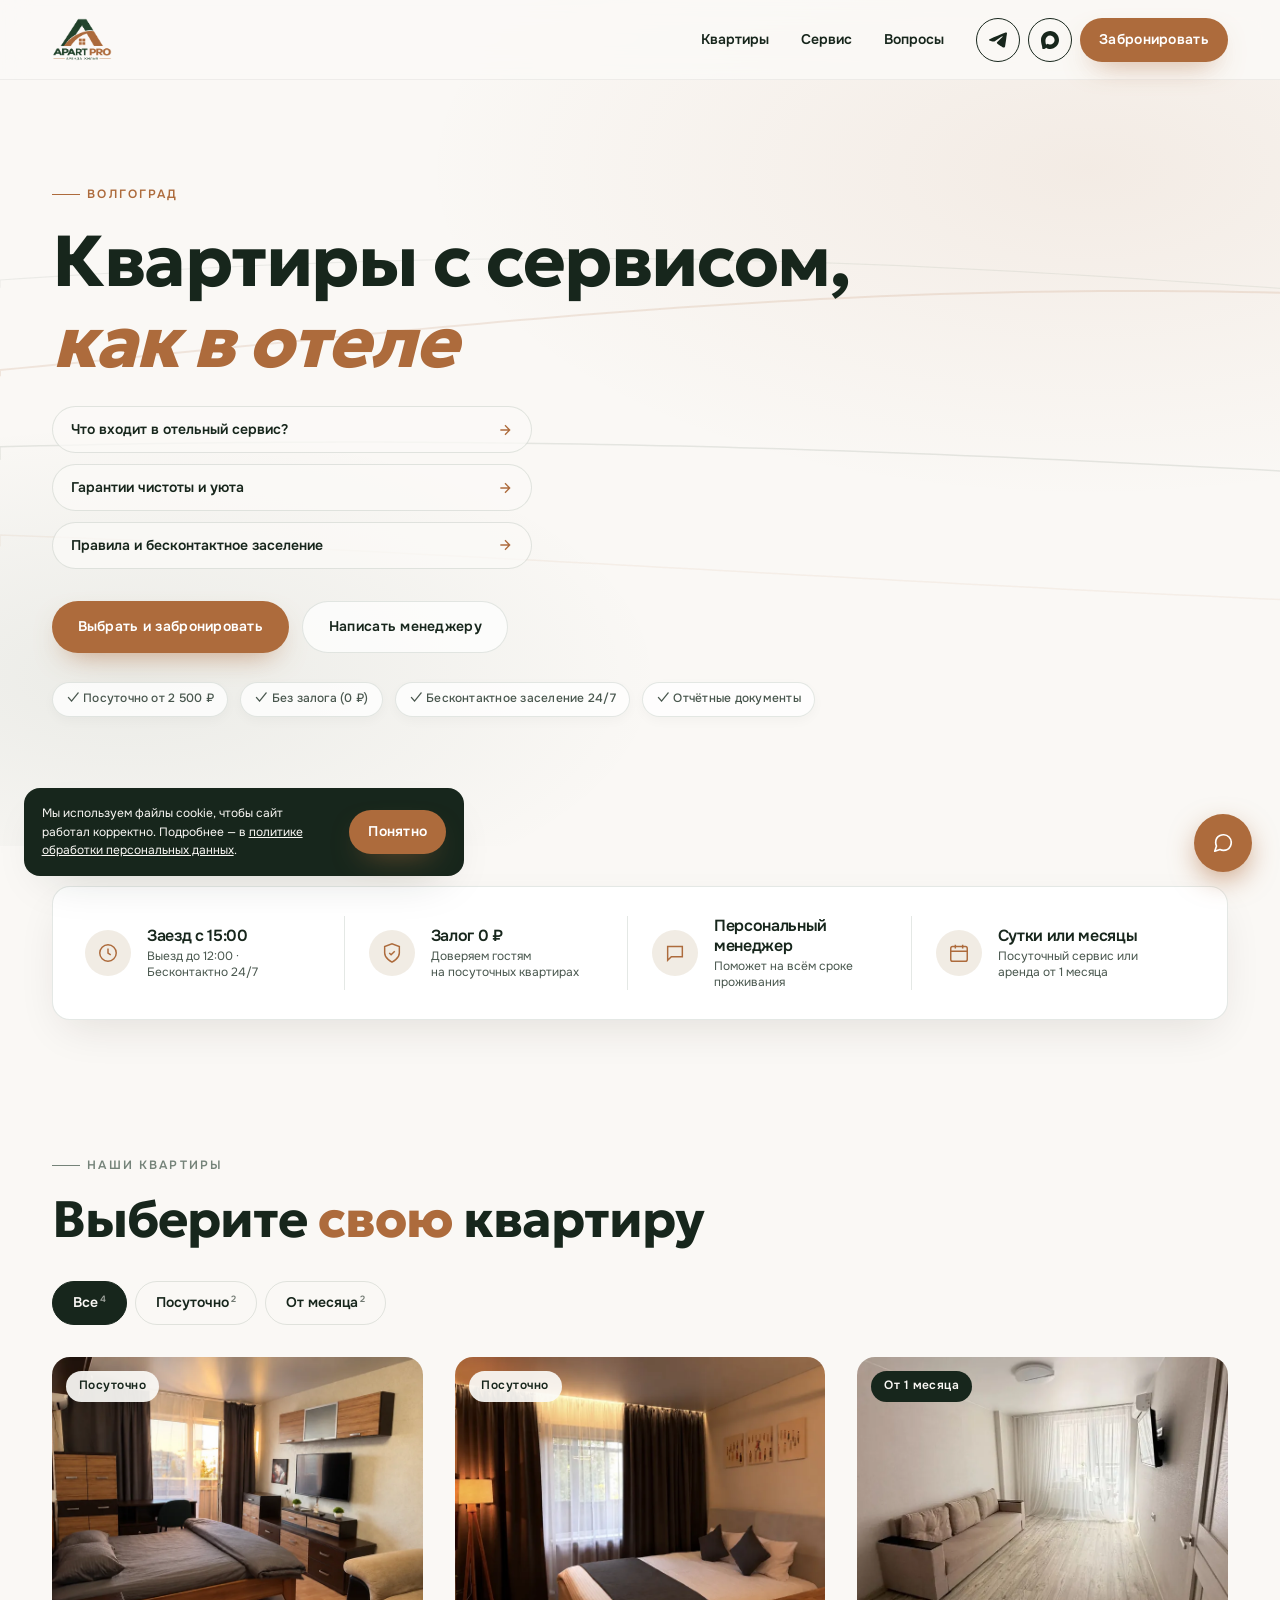
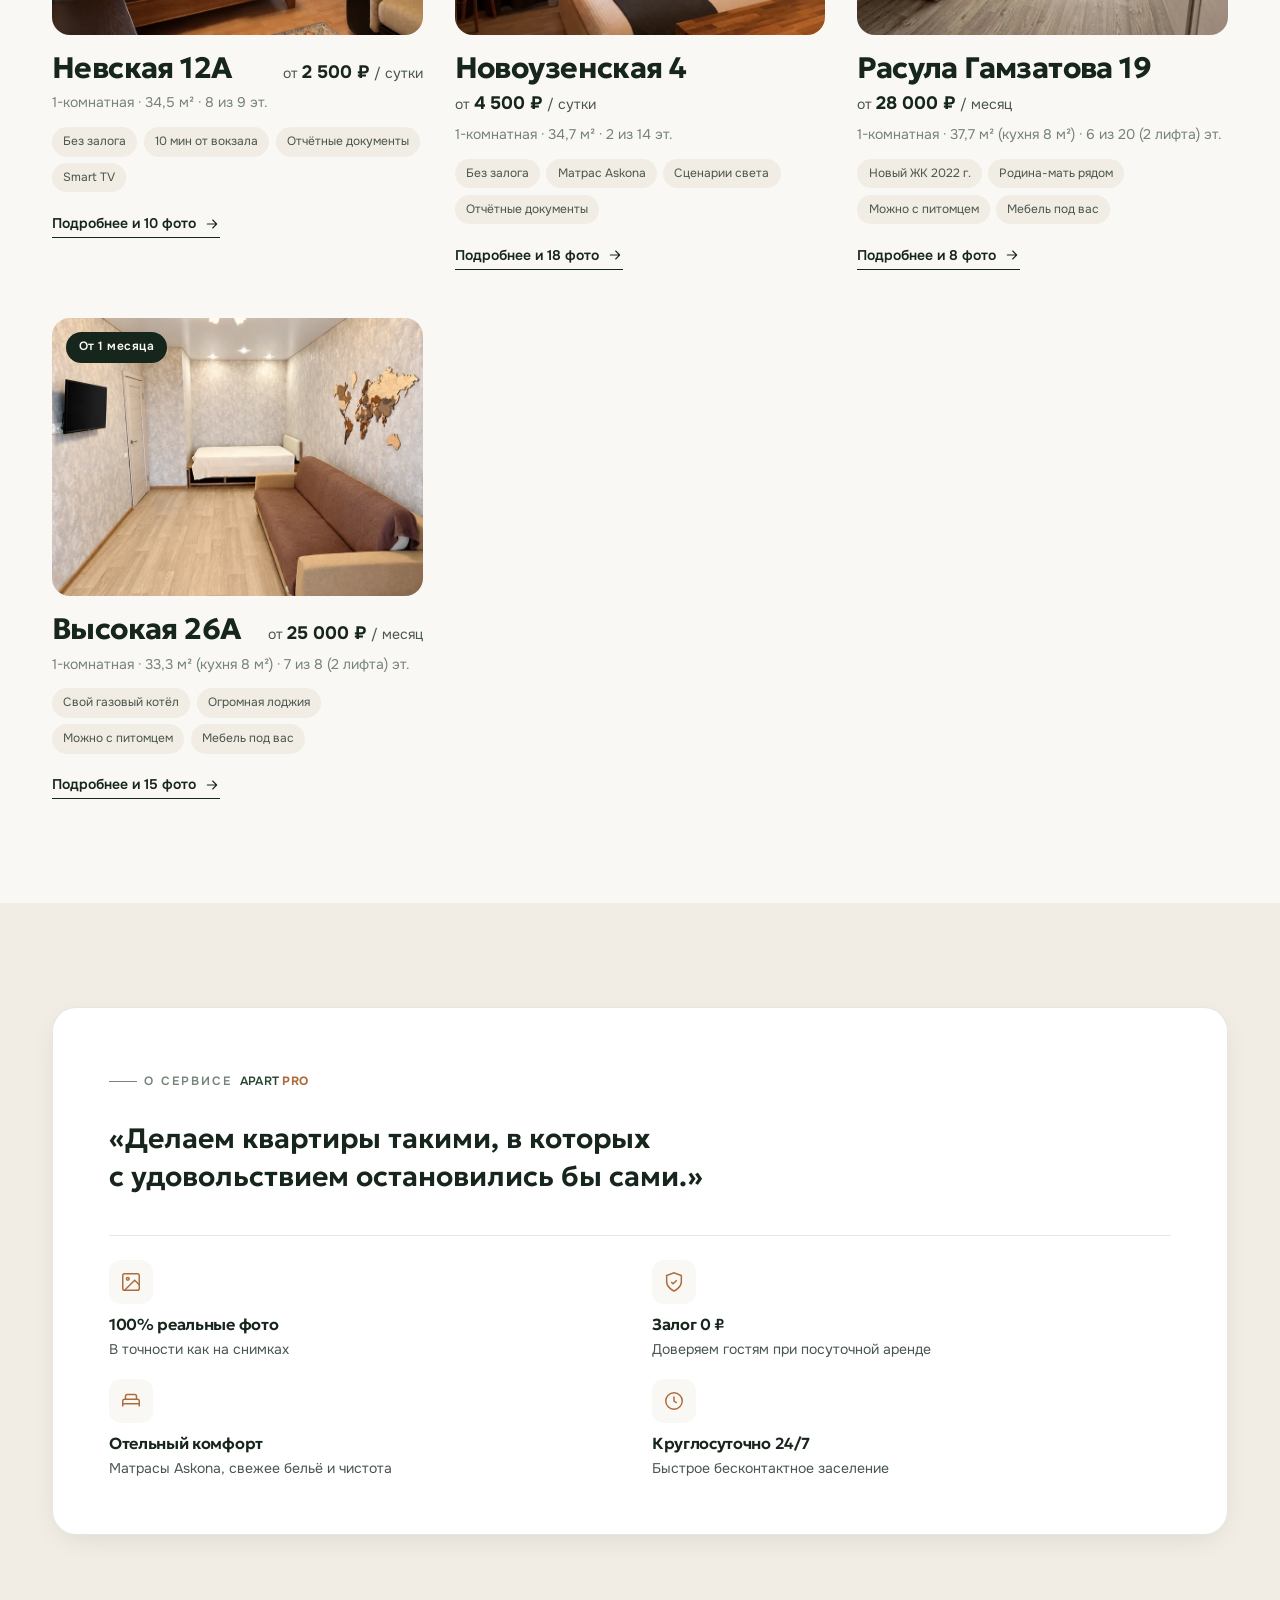
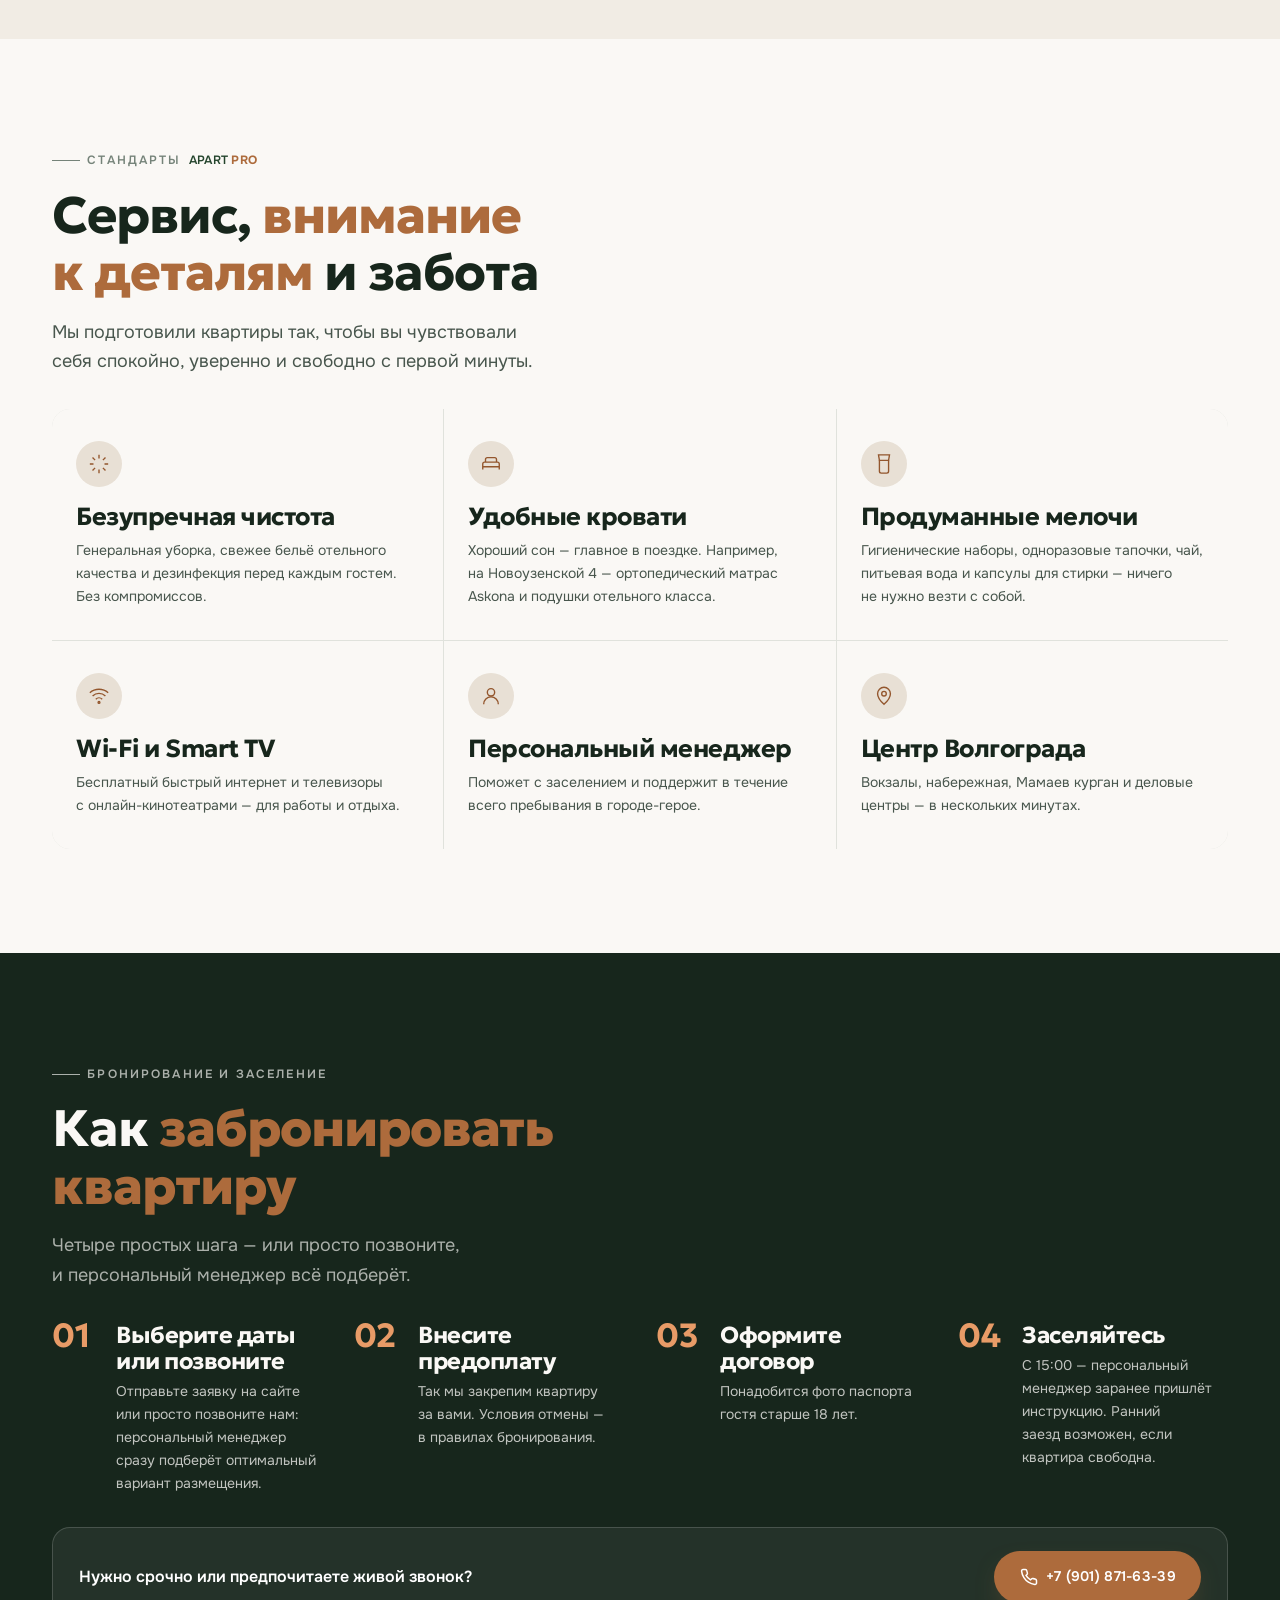
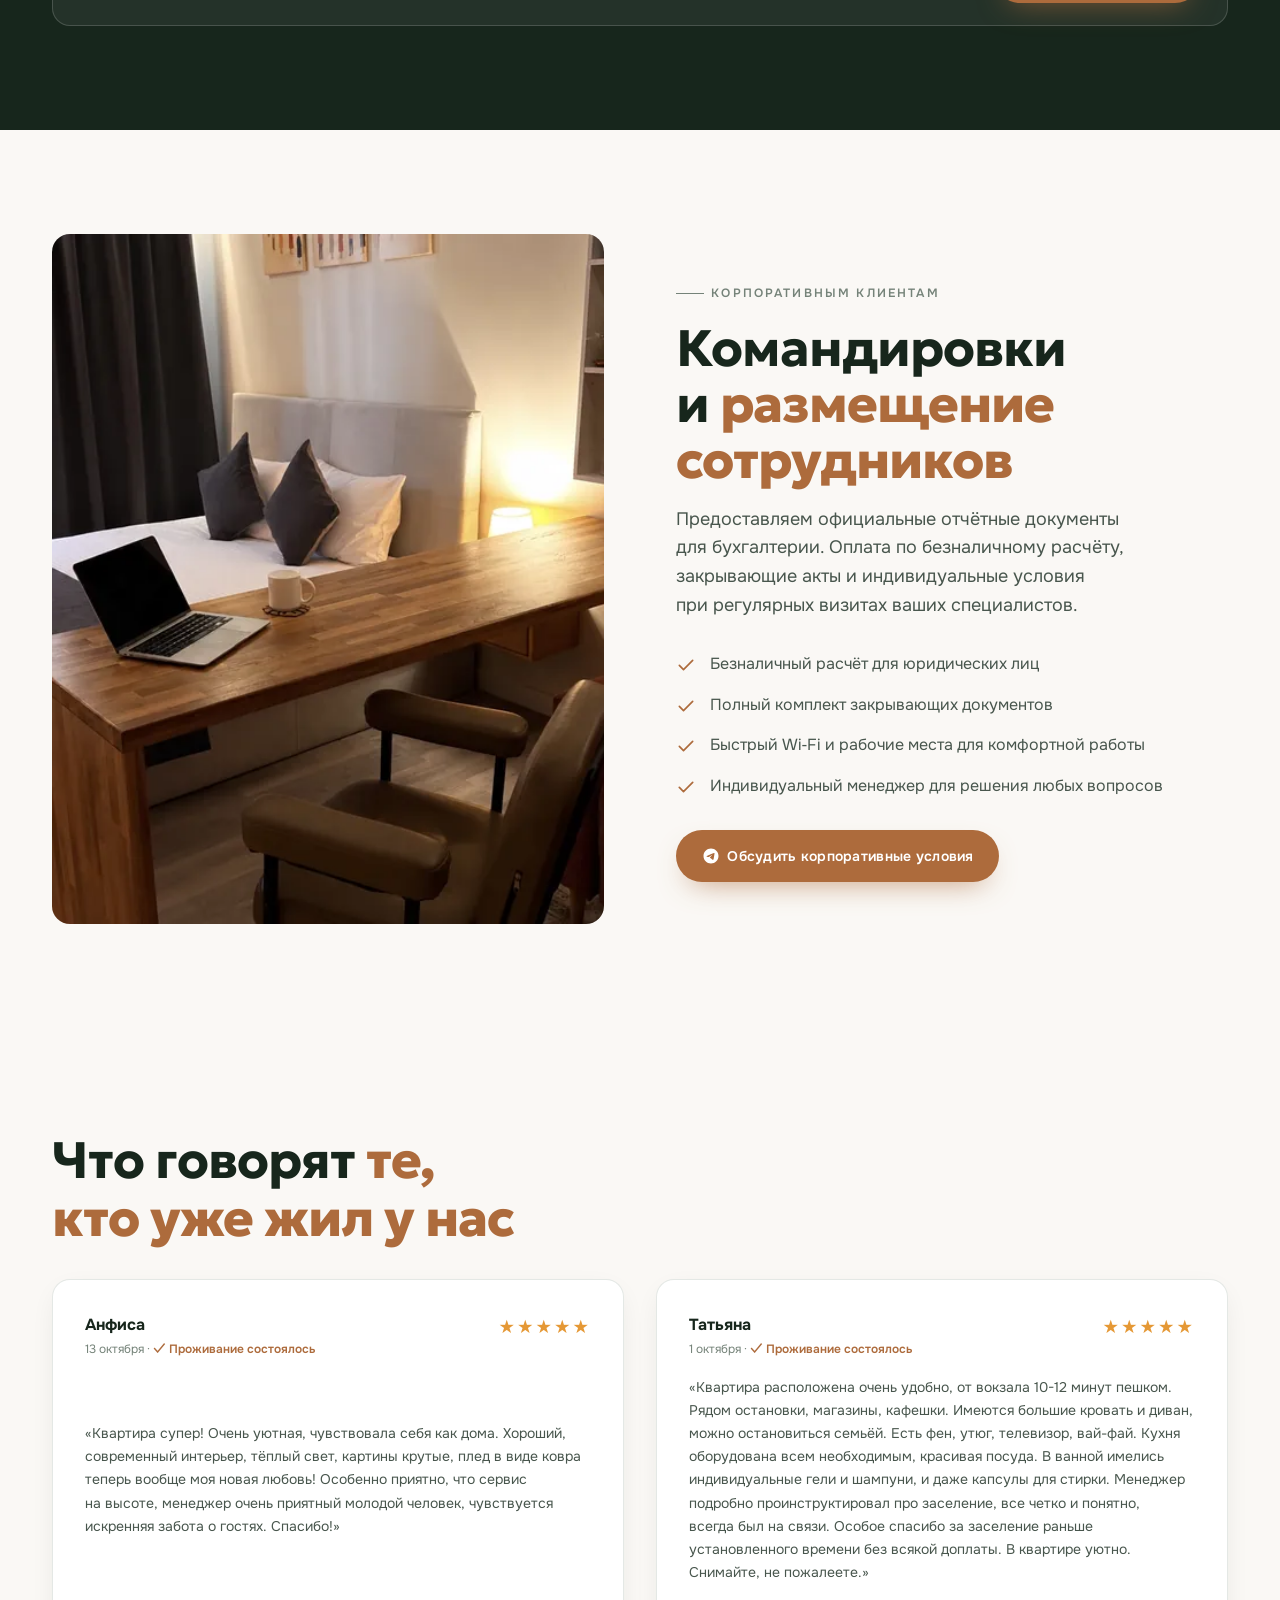
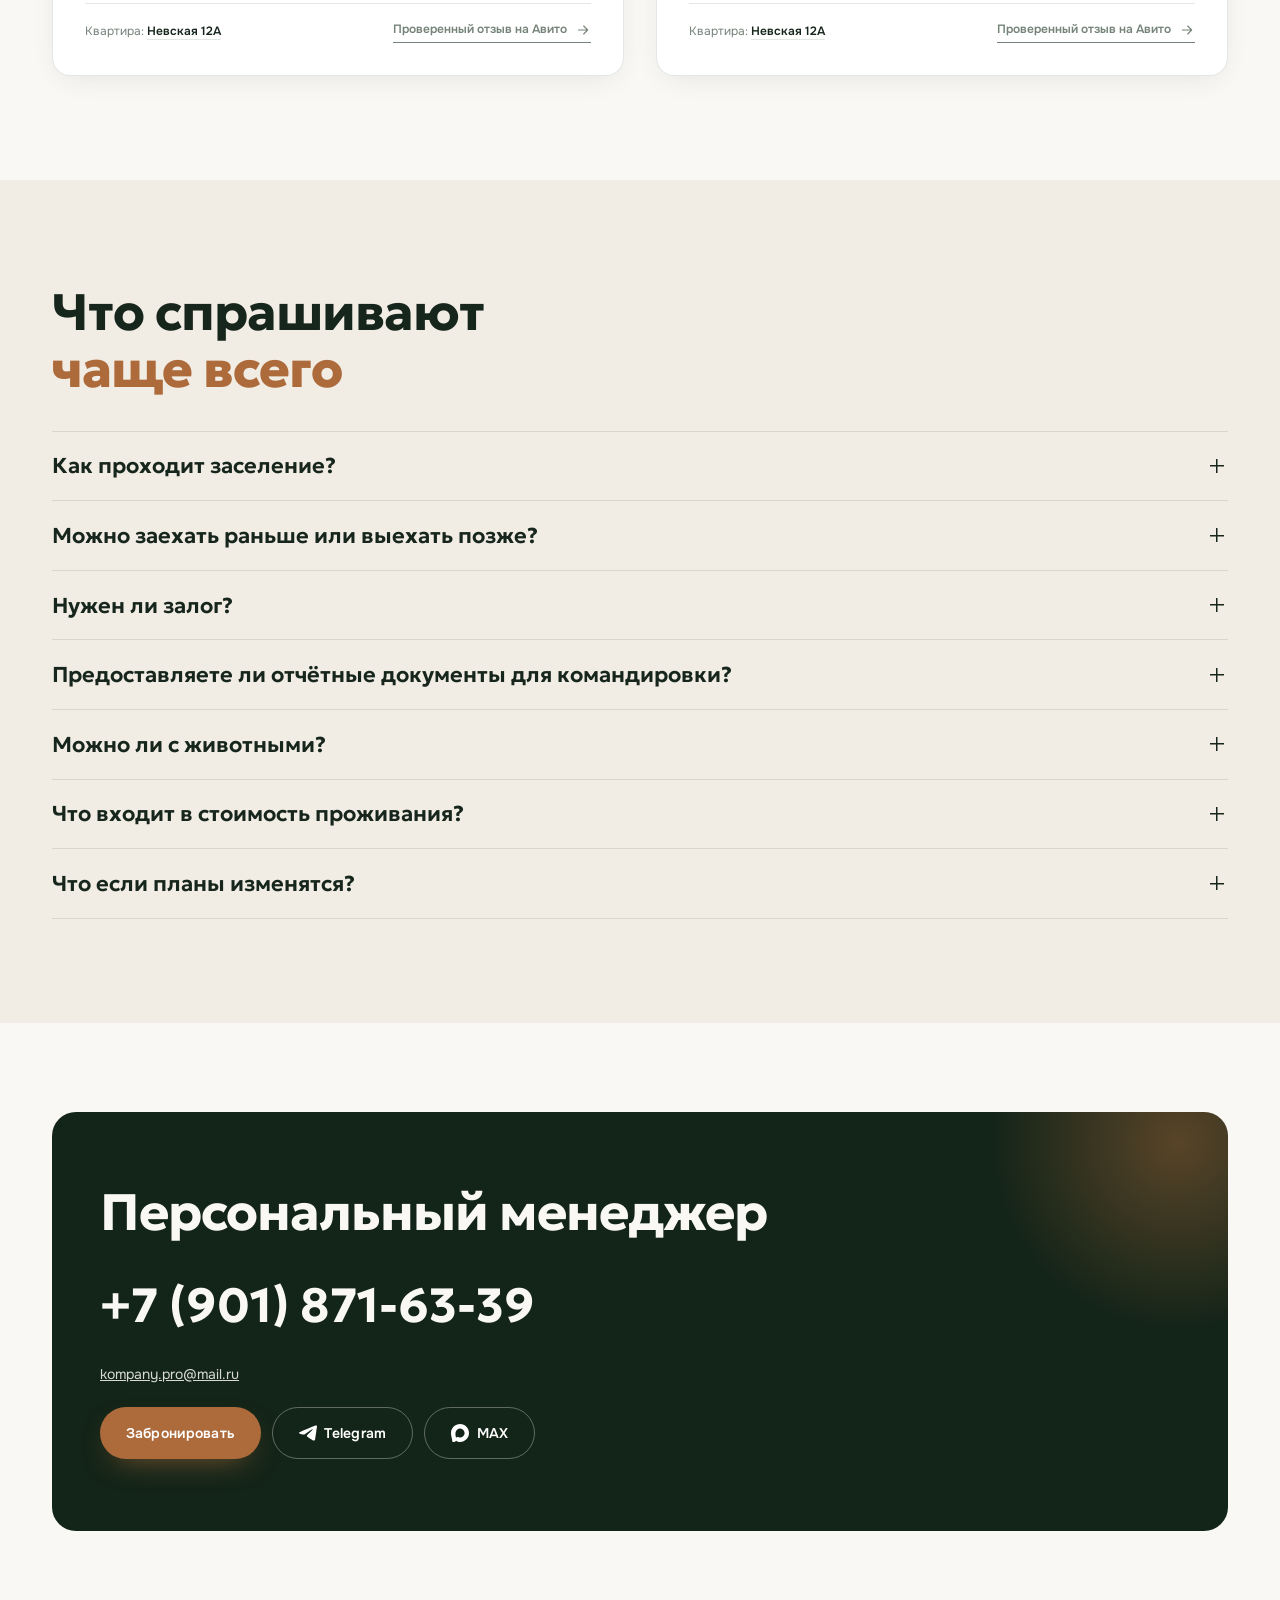
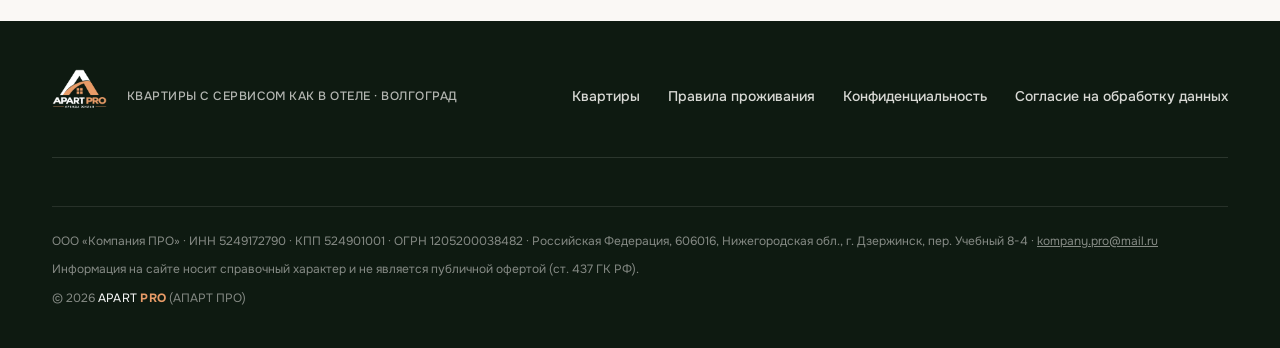
==== commit a961cd59: "Fix JS initBackToTop runtime halt, update Hero with 3 pain-focused questions and 2 clean CTA buttons" ====
--- a/index.html
+++ b/index.html
@@ -78,7 +78,7 @@
   <link rel="preconnect" href="https://fonts.gstatic.com" crossorigin>
   <link href="https://fonts.googleapis.com/css2?family=Geologica:wght@400;500;600;700;800&family=Onest:wght@400;500;600;700&display=swap" rel="stylesheet">
   <link rel="preload" href="fonts/manrope-cyrillic-400-normal.woff2" as="font" type="font/woff2" crossorigin>
-  <link rel="stylesheet" href="css/style.css?v=14">
+  <link rel="stylesheet" href="css/style.css?v=15">
 </head>
 <body data-page="home" class="has-hero">
   <div id="preloader" class="preloader" aria-hidden="true">
@@ -100,22 +100,21 @@
         <span class="eyebrow hero__anim">Волгоград</span>
         <h1 class="hero__anim">Квартиры с&nbsp;сервисом, <em>как в&nbsp;отеле</em></h1>
         <div class="hero__questions hero__anim">
-          <a class="hero__question" href="#catalog">
-            <span>Чем вы занимаетесь?</span>
+          <a class="hero__question" href="#service">
+            <span>Что входит в&nbsp;отельный сервис?</span>
             <svg viewBox="0 0 24 24" fill="none" stroke="currentColor" stroke-width="2" aria-hidden="true"><path d="M5 12h14M12 5l7 7-7 7"/></svg>
           </a>
           <a class="hero__question" href="#about">
-            <span>Чем вы особенные?</span>
+            <span>Гарантии чистоты и&nbsp;уюта</span>
             <svg viewBox="0 0 24 24" fill="none" stroke="currentColor" stroke-width="2" aria-hidden="true"><path d="M5 12h14M12 5l7 7-7 7"/></svg>
           </a>
           <a class="hero__question" href="#how">
-            <span>Как происходит бронирование?</span>
+            <span>Правила и&nbsp;бесконтактное заселение</span>
             <svg viewBox="0 0 24 24" fill="none" stroke="currentColor" stroke-width="2" aria-hidden="true"><path d="M5 12h14M12 5l7 7-7 7"/></svg>
           </a>
         </div>
         <div class="hero__cta hero__anim">
-          <button class="btn btn--primary" data-book id="hero-book">Забронировать</button>
-          <a class="btn btn--secondary" href="#catalog" id="hero-catalog">Выбрать квартиру</a>
+          <a class="btn btn--primary" href="#catalog" id="hero-catalog">Выбрать и&nbsp;забронировать</a>
           <a class="btn btn--light" data-tg id="hero-tg">Написать менеджеру</a>
         </div>
         <div class="hero__badges hero__anim">
@@ -358,7 +357,7 @@
   </main>
 
   <div data-footer></div>
-  <script src="js/data.js?v=14"></script>
-  <script src="js/app.js?v=14"></script>
+  <script src="js/data.js?v=15"></script>
+  <script src="js/app.js?v=15"></script>
 </body>
 </html>
--- a/css/style.css
+++ b/css/style.css
@@ -1,1686 +1,1686 @@
-/* ==========================================================================
-   APART PRO — дизайн-система. Mobile-first.
-   Шрифты: Geologica (заголовки и геометрия) + Onest / Manrope (текст интерфейса).
-   ========================================================================== */
-@font-face { font-family: 'Manrope'; font-weight: 400; font-display: swap;
-  src: url('../fonts/manrope-cyrillic-400-normal.woff2') format('woff2'); unicode-range: U+0400-045F, U+0490-0491, U+04B0-04B1, U+2116; }
-@font-face { font-family: 'Manrope'; font-weight: 400; font-display: swap;
-  src: url('../fonts/manrope-latin-400-normal.woff2') format('woff2'); unicode-range: U+0000-00FF, U+2000-206F, U+20AC, U+2122, U+2212; }
-@font-face { font-family: 'Manrope'; font-weight: 600; font-display: swap;
-  src: url('../fonts/manrope-cyrillic-600-normal.woff2') format('woff2'); unicode-range: U+0400-045F, U+0490-0491, U+04B0-04B1, U+2116; }
-@font-face { font-family: 'Manrope'; font-weight: 600; font-display: swap;
-  src: url('../fonts/manrope-latin-600-normal.woff2') format('woff2'); unicode-range: U+0000-00FF, U+2000-206F, U+20AC, U+2122, U+2212; }
-
-:root {
-  /* Фирменная палитра APART PRO из нового логотипа */
-  --c-forest: #23442C;         /* Благородный тёмно-хвойный / изумрудный цвет из логотипа (APART) */
-  --c-forest-dark: #193320;    /* Тёмный хвойный для hover */
-  --c-forest-deep: #132418;    /* Глубокий лесной графит для тёмных секций */
-
-  --c-accent: #AD6B3C;         /* Тёплый терракотовый коньячный из логотипа (PRO) */
-  --c-accent-dark: #93562D;    /* Насыщенный терракотовый для hover */
-  --c-accent-light: #F7EFE9;   /* Нежная терракотовая подсветка */
-  --c-accent-glow: rgba(173, 107, 60, 0.35);
-
-  --c-bg: #FAF8F5;             /* Тёплый молочный фон из логотипа */
-  --c-bg-alt: #F1ECE4;         /* Мягкий бежевый альтернативный фон */
-  --c-sand: #E8E0D5;
-  --c-wood: #AD6B3C;
-  --c-white: #FFFFFF;
-
-  --c-ink: #17261C;            /* Глубокий благородный хвойный графит вместо серого */
-  --c-ink-2: #48564D;          /* Вторичный текст */
-  --c-ink-3: #758379;          /* Третичный текст и лейблы */
-  --c-line: rgba(35, 68, 44, 0.12); /* Тонкие разделители */
-  --c-line-strong: rgba(35, 68, 44, 0.22);
-
-  --f-display: 'Geologica', system-ui, -apple-system, 'Segoe UI', Roboto, sans-serif;
-  --f-sans: 'Onest', 'Manrope', system-ui, -apple-system, 'Segoe UI', Roboto, sans-serif;
-
-  --fs-xs: .75rem;
-  --fs-sm: .875rem;
-  --fs-md: 1rem;
-  --fs-lg: 1.125rem;
-  --fs-h3: 1.45rem;
-  --fs-h2: clamp(2.0rem, 6vw, 3.2rem);
-  --fs-h1: clamp(2.4rem, 8vw, 4.5rem);
-
-  --sp-1: .5rem; --sp-2: 1rem; --sp-3: 1.5rem; --sp-4: 2rem; --sp-5: 3rem; --sp-6: 4.5rem; --sp-7: 6.5rem;
-  --radius: 18px;
-  --radius-sm: 10px;
-  --radius-lg: 24px;
-  --shadow: 0 18px 50px -24px rgba(23, 38, 28, .22);
-  --shadow-sm: 0 8px 30px -10px rgba(23, 38, 28, .12);
-  --ease: cubic-bezier(.22, .8, .24, 1);
-  --header-h: 68px;
-  --wrap: 1240px;
-}
-
-*, *::before, *::after { box-sizing: border-box; }
-html { scroll-behavior: smooth; -webkit-text-size-adjust: 100%; overflow-x: clip; }
-body {
-  margin: 0; background: var(--c-bg); color: var(--c-ink);
-  font: 400 var(--fs-md)/1.65 var(--f-sans);
-  -webkit-font-smoothing: antialiased;
-  overflow-x: clip;
-}
-img { display: block; max-width: 100%; height: auto; }
-a { color: inherit; text-decoration: none; }
-button { font: inherit; color: inherit; cursor: pointer; border: 0; background: none; }
-h1, h2, h3, h4 {
-  font-family: var(--f-display);
-  font-weight: 700;
-  line-height: 1.12;
-  margin: 0;
-  letter-spacing: -0.02em;
-  text-wrap: balance;
-}
-h1 em, h2 em {
-  font-style: normal;
-  color: var(--c-accent);
-  font-weight: 800;
-}
-p { margin: 0 0 1em; text-wrap: pretty; }
-li { text-wrap: pretty; }
-
-/* Anti-orphan and line-balancing rules */
-.eyebrow,
-.hero__lead,
-.section-head p,
-.split__lead,
-.modal h2,
-.modal__lead,
-.apt-head h1,
-.apt-head__tagline,
-.card__title h3,
-.key-fact__content h3,
-.reviews-card__title {
-  text-wrap: balance;
-}
-
-.card__meta,
-.step p,
-.key-fact__content p,
-.booking-card p,
-.form__note,
-.reviews-card__text,
-.apt-intro p,
-.accordion div,
-.checklist span {
-  text-wrap: pretty;
-}
-:focus-visible { outline: 2px solid var(--c-accent); outline-offset: 3px; border-radius: 4px; }
-.sr-only { position: absolute; width: 1px; height: 1px; overflow: hidden; clip: rect(0 0 0 0); white-space: nowrap; }
-
-.wrap { width: 100%; max-width: var(--wrap); margin: 0 auto; padding-left: 1.25rem; padding-right: 1.25rem; }
-.section { padding: var(--sp-6) 0; }
-.section--alt { background: var(--c-bg-alt); }
-.section--dark { background: var(--c-ink); color: var(--c-bg); }
-.eyebrow {
-  display: inline-flex; align-items: center; gap: .6em;
-  font-size: var(--fs-xs); font-weight: 600; letter-spacing: .18em; text-transform: uppercase; color: var(--c-ink-3);
-  margin-bottom: var(--sp-2);
-}
-.eyebrow::before { content: ''; width: 28px; height: 1px; background: currentColor; }
-.section-head { margin-bottom: var(--sp-4); max-width: 680px; }
-.section-head h2 { font-size: var(--fs-h2); }
-.section-head p { color: var(--c-ink-2); margin-top: var(--sp-2); font-size: var(--fs-lg); }
-.section--dark .section-head p, .section--dark .eyebrow { color: rgba(251, 250, 247, .65); }
-.pending { color: var(--c-ink-3); font-style: italic; }
-
-/* ---------- Buttons ---------- */
-.btn {
-  display: inline-flex; align-items: center; justify-content: center; gap: .55em;
-  height: 52px; padding: 0 1.6rem; border-radius: 999px;
-  font-size: var(--fs-sm); font-weight: 600; letter-spacing: .02em;
-  transition: transform .35s var(--ease), background .3s, color .3s, box-shadow .3s;
-  white-space: nowrap;
-}
-.btn:hover { transform: translateY(-2px); }
-.btn:active { transform: translateY(0); }
-.btn--primary { background: var(--c-accent); color: var(--c-white); box-shadow: 0 12px 30px -14px rgba(173, 107, 60, .8); }
-.btn--primary:hover { background: var(--c-accent-dark); }
-.btn:disabled, .btn[disabled] {
-  background: #C4BEB5 !important;
-  color: #7E7871 !important;
-  cursor: not-allowed !important;
-  box-shadow: none !important;
-  transform: none !important;
-  opacity: 0.85;
-}
-.btn--dark { background: var(--c-ink); color: var(--c-bg); }
-.btn--ghost { border: 1px solid currentColor; }
-.btn--light { background: rgba(255, 255, 255, .14); color: #fff; border: 1px solid rgba(255, 255, 255, .45); backdrop-filter: blur(10px); -webkit-backdrop-filter: blur(10px); }
-.btn--sm { height: 44px; padding: 0 1.2rem; }
-.btn--block { width: 100%; }
-.btn svg { width: 18px; height: 18px; flex: none; }
-
-.icon-btn {
-  width: 44px; height: 44px; border-radius: 50%; display: inline-grid; place-items: center;
-  border: 1px solid currentColor; transition: background .3s, color .3s, transform .3s var(--ease);
-}
-.icon-btn svg { width: 18px; height: 18px; }
-.icon-btn:hover { transform: translateY(-2px); }
-
-/* ---------- Header ---------- */
-.header {
-  position: fixed; inset: 0 0 auto; z-index: 50; height: var(--header-h);
-  color: var(--c-ink);
-  background: rgba(251, 250, 247, .84);
-  backdrop-filter: blur(14px) saturate(1.4);
-  -webkit-backdrop-filter: blur(14px) saturate(1.4);
-  border-bottom: 1px solid rgba(30, 30, 30, .06);
-  transition: background .3s, color .3s, box-shadow .3s;
-}
-.header.is-solid, .header--solid {
-  background: rgba(251, 250, 247, .95);
-  box-shadow: 0 4px 20px -8px rgba(30, 30, 30, 0.08);
-  border-bottom-color: var(--c-line);
-}
-.header__inner { height: 100%; display: flex; align-items: center; gap: var(--sp-2); }
-.logo { display: inline-flex; align-items: center; text-decoration: none; margin-right: auto; }
-.logo__img {
-  height: 38px;
-  width: auto;
-  object-fit: contain;
-  display: block;
-}
-@media (min-width: 1080px) {
-  .logo__img { height: 44px; }
-}
-.logo--footer .logo__img {
-  height: 40px;
-}
-.nav { display: none; }
-.header__actions { display: flex; align-items: center; gap: .5rem; }
-.header__actions .btn { display: none; }
-.burger { width: 44px; height: 44px; display: grid; place-items: center; }
-.burger span { display: block; width: 22px; height: 1.5px; background: currentColor; position: relative; transition: background .3s; }
-.burger span::before, .burger span::after { content: ''; position: absolute; left: 0; width: 100%; height: 1.5px; background: currentColor; transition: transform .35s var(--ease); }
-.burger span::before { top: -7px; } .burger span::after { top: 7px; }
-.menu-open .burger span { background: transparent; }
-.menu-open .burger span::before { transform: translateY(7px) rotate(45deg); }
-.menu-open .burger span::after { transform: translateY(-7px) rotate(-45deg); }
-
-.mobile-menu {
-  position: fixed; inset: 0; z-index: 45; background: var(--c-bg); color: var(--c-ink);
-  padding: calc(var(--header-h) + 2rem) 1.25rem 2rem; display: flex; flex-direction: column; gap: var(--sp-4);
-  opacity: 0; visibility: hidden; transform: translateY(-12px); transition: opacity .4s, transform .4s var(--ease), visibility .4s;
-}
-.menu-open .mobile-menu { opacity: 1; visibility: visible; transform: none; }
-.menu-open .header { color: var(--c-ink); background: var(--c-bg); }
-.mobile-menu nav { display: flex; flex-direction: column; }
-.mobile-menu nav a { font-family: var(--f-display); font-size: 2.2rem; padding: .35rem 0; border-bottom: 1px solid var(--c-line); }
-.mobile-menu__contacts { margin-top: auto; display: grid; gap: .75rem; }
-
-/* ---------- Hero (Minimalist Luxury) ---------- */
-.hero {
-  position: relative;
-  min-height: 94svh;
-  display: flex;
-  align-items: center;
-  color: var(--c-ink);
-  background:
-    radial-gradient(ellipse 80% 60% at 85% 20%, rgba(173, 107, 60, 0.09) 0%, transparent 65%),
-    radial-gradient(ellipse 70% 50% at 10% 80%, rgba(35, 68, 44, 0.07) 0%, transparent 60%),
-    var(--c-bg);
-  overflow: hidden;
-}
-.hero__media {
-  position: absolute;
-  inset: 0;
-  pointer-events: none;
-  overflow: hidden;
-}
-.hero__canvas {
-  width: 100%;
-  height: 100%;
-  display: block;
-  opacity: 0.85;
-}
-.hero__content {
-  position: relative;
-  z-index: 2;
-  padding-bottom: var(--sp-5);
-  padding-top: calc(var(--header-h) + 2.5rem);
-}
-.hero .eyebrow {
-  color: var(--c-accent);
-}
-.hero .eyebrow::before {
-  background: var(--c-accent);
-}
-.hero h1 {
-  font-size: var(--fs-h1);
-  max-width: 20ch;
-  color: var(--c-ink);
-  letter-spacing: -.02em;
-}
-.hero h1 em {
-  color: var(--c-accent);
-  font-style: italic;
-}
-.hero__lead {
-  font-size: var(--fs-lg);
-  max-width: 48ch;
-  margin: var(--sp-3) 0 var(--sp-4);
-  color: var(--c-ink-2);
-  line-height: 1.6;
-}
-.hero__cta {
-  display: flex;
-  flex-wrap: wrap;
-  gap: .85rem;
-  align-items: center;
-}
-.hero__cta .btn--secondary {
-  background: var(--c-ink);
-  color: var(--c-bg);
-}
-.hero__cta .btn--secondary:hover {
-  background: #333;
-}
-.hero__cta .btn--light {
-  background: rgba(255, 255, 255, 0.7);
-  color: var(--c-ink);
-  border: 1px solid var(--c-line);
-}
-.hero__cta .btn--light:hover {
-  background: var(--c-white);
-  border-color: rgba(30, 30, 30, 0.25);
-}
-.hero__badges {
-  display: flex;
-  flex-wrap: wrap;
-  gap: .5rem .75rem;
-  margin-top: 1.8rem;
-  font-size: var(--fs-xs);
-  font-weight: 500;
-  color: var(--c-ink-2);
-}
-.hero__badges span {
-  display: inline-flex;
-  align-items: center;
-  white-space: nowrap;
-  background: rgba(255, 255, 255, 0.75);
-  backdrop-filter: blur(8px);
-  -webkit-backdrop-filter: blur(8px);
-  padding: .4rem .85rem;
-  border-radius: 999px;
-  border: 1px solid var(--c-line);
-  letter-spacing: .02em;
-  box-shadow: 0 4px 12px rgba(30, 30, 30, 0.03);
-}
-.hero--page { min-height: 60svh; }
-
-/* ---------- Key Facts / Trust Bar ---------- */
-.key-facts {
-  position: relative;
-  margin-top: 1.5rem;
-  z-index: 10;
-  padding-bottom: var(--sp-3);
-}
-.key-facts__card {
-  background: var(--c-white);
-  border-radius: var(--radius);
-  border: 1px solid var(--c-line);
-  box-shadow: 0 16px 45px -12px rgba(40, 28, 16, 0.12);
-  padding: 1.6rem 1.4rem;
-  display: grid;
-  grid-template-columns: 1fr;
-  gap: 1.3rem;
-}
-.key-fact {
-  display: flex;
-  align-items: center;
-  gap: 1rem;
-}
-.key-fact__icon {
-  width: 46px;
-  height: 46px;
-  border-radius: 50%;
-  background: var(--c-bg-alt);
-  color: var(--c-accent);
-  display: grid;
-  place-items: center;
-  flex: none;
-}
-.key-fact__icon svg {
-  width: 22px;
-  height: 22px;
-}
-.key-fact__content h3 {
-  font-family: var(--f-sans);
-  font-size: var(--fs-md);
-  font-weight: 600;
-  line-height: 1.25;
-  margin-bottom: 2px;
-  color: var(--c-ink);
-}
-.key-fact__content p {
-  margin: 0;
-  font-size: var(--fs-xs);
-  color: var(--c-ink-2);
-  line-height: 1.35;
-}
-@media (min-width: 600px) {
-  .key-facts__card {
-    grid-template-columns: 1fr 1fr;
-    gap: 1.6rem 1.4rem;
-  }
-}
-@media (min-width: 1024px) {
-  .key-facts {
-    margin-top: 2.5rem;
-  }
-  .key-facts__card {
-    grid-template-columns: repeat(4, 1fr);
-    padding: 1.8rem 2rem;
-    gap: 1.5rem;
-  }
-  .key-fact:not(:last-child) {
-    border-right: 1px solid var(--c-line);
-    padding-right: 1.2rem;
-  }
-}
-
-/* ---------- Catalog ---------- */
-.filters { display: flex; gap: .5rem; overflow-x: auto; margin-bottom: var(--sp-4); scrollbar-width: none; }
-.filters::-webkit-scrollbar { display: none; }
-.chip {
-  height: 44px; padding: 0 1.25rem; border-radius: 999px; border: 1px solid var(--c-line); white-space: nowrap;
-  font-size: var(--fs-sm); font-weight: 600; transition: background .3s, color .3s, border-color .3s;
-}
-.chip sup { font-size: .65em; opacity: .6; margin-left: 2px; }
-.chip.is-active { background: var(--c-ink); color: var(--c-bg); border-color: var(--c-ink); }
-.cards { display: grid; gap: var(--sp-4); grid-template-columns: minmax(0, 1fr); width: 100%; }
-.card { display: flex; flex-direction: column; min-width: 0; max-width: 100%; transition: opacity .4s, transform .4s var(--ease); }
-.card[hidden] { display: none; }
-.card__media { position: relative; aspect-ratio: 4 / 3; border-radius: var(--radius); overflow: hidden; background: var(--c-sand); width: 100%; max-width: 100%; }
-.card__media img { width: 100%; height: 100%; object-fit: cover; transition: transform 1.2s var(--ease); }
-.card:hover .card__media img { transform: scale(1.05); }
-.card__badge {
-  position: absolute; top: 14px; left: 14px; padding: .35rem .8rem; border-radius: 999px;
-  background: rgba(251, 250, 247, .92); color: var(--c-ink); font-size: var(--fs-xs); font-weight: 600; letter-spacing: .04em;
-}
-.card__badge--long { background: var(--c-ink); color: var(--c-bg); }
-.card__placeholder {
-  position: absolute; inset: 0; display: grid; place-content: center; text-align: center; gap: .4rem; padding: 1rem;
-  background: radial-gradient(120% 90% at 30% 20%, #EFE4D3 0%, #DCCBB2 60%, #C9B192 100%); color: var(--c-ink-2);
-}
-.card__placeholder span:first-child { font-family: var(--f-display); font-weight: 700; font-size: 1.7rem; color: var(--c-ink); }
-.card__placeholder span:last-child { font-size: var(--fs-sm); }
-.card__body { padding: var(--sp-2) 0 0; min-width: 0; }
-.card__title { display: flex; flex-wrap: wrap; justify-content: space-between; align-items: baseline; gap: .35rem 1rem; min-width: 0; }
-.card__title h3 { font-size: clamp(1.45rem, 5vw, 1.85rem); min-width: 0; }
-.card__price { font-size: var(--fs-sm); color: var(--c-ink-2); white-space: nowrap; }
-.card__price b { font-size: var(--fs-lg); color: var(--c-ink); }
-.card__meta { font-size: var(--fs-sm); color: var(--c-ink-3); margin: .25rem 0 .8rem; }
-.tags { display: flex; flex-wrap: wrap; gap: .4rem; list-style: none; padding: 0; margin: 0 0 1.1rem; }
-.tags li { font-size: var(--fs-xs); padding: .3rem .7rem; border-radius: 999px; background: var(--c-bg-alt); color: var(--c-ink-2); }
-.section--alt .tags li { background: var(--c-white); }
-.card__link { display: inline-flex; align-items: center; gap: .5rem; font-weight: 600; font-size: var(--fs-sm); border-bottom: 1px solid currentColor; padding-bottom: 2px; }
-.card__link svg { width: 16px; height: 16px; transition: transform .3s var(--ease); }
-.card:hover .card__link svg { transform: translateX(4px); }
-
-/* ---------- Features / Service ---------- */
-.features { display: grid; gap: 1px; background: var(--c-line); border-radius: var(--radius); overflow: hidden; }
-.feature { background: var(--c-bg); padding: var(--sp-4) var(--sp-3); }
-.section--alt .feature { background: var(--c-bg-alt); }
-.feature__icon { width: 46px; height: 46px; border-radius: 50%; display: grid; place-items: center; background: var(--c-sand); color: var(--c-accent-dark); margin-bottom: var(--sp-2); }
-.feature__icon svg { width: 22px; height: 22px; }
-.feature h3 { font-size: 1.55rem; margin-bottom: .5rem; }
-.feature p { color: var(--c-ink-2); font-size: var(--fs-sm); margin: 0; }
-
-/* ---------- Steps ---------- */
-.steps { list-style: none; margin: 0; padding: 0; display: grid; gap: var(--sp-3); counter-reset: s; }
-.step { position: relative; padding-left: 4rem; counter-increment: s; }
-.step::before {
-  content: counter(s, decimal-leading-zero); position: absolute; left: 0; top: -.2rem;
-  font-family: var(--f-display); font-weight: 700; font-size: 2.1rem; line-height: 1; color: #E89B67;
-}
-.step h3 { font-size: 1.45rem; margin-bottom: .35rem; }
-.step p { margin: 0; color: rgba(251, 250, 247, .75); font-size: var(--fs-sm); }
-
-/* Блок прямого звонка персональному менеджеру в секции бронирования */
-.how-callout {
-  margin-top: var(--sp-4);
-  background: rgba(255, 255, 255, 0.06);
-  border: 1px solid rgba(255, 255, 255, 0.16);
-  border-radius: var(--radius);
-  padding: 1.4rem 1.6rem;
-  display: flex;
-  flex-wrap: wrap;
-  align-items: center;
-  justify-content: space-between;
-  gap: 1.25rem;
-}
-.how-callout__text {
-  display: flex;
-  flex-direction: column;
-  gap: 0.35rem;
-  max-width: 52ch;
-}
-.how-callout__text strong {
-  font-size: var(--fs-md);
-  color: #FFFFFF;
-  font-weight: 600;
-}
-.how-callout__text span {
-  font-size: var(--fs-sm);
-  color: rgba(251, 250, 247, 0.8);
-  line-height: 1.5;
-}
-.how-callout .btn {
-  flex-shrink: 0;
-}
-
-/* ---------- Split block ---------- */
-.split { display: grid; gap: var(--sp-4); align-items: center; }
-.split__media { border-radius: var(--radius); overflow: hidden; aspect-ratio: 4 / 5; }
-.split__media img { width: 100%; height: 100%; object-fit: cover; }
-.split__content h2 {
-  font-size: var(--fs-h2);
-  line-height: 1.1;
-  margin: 0 0 var(--sp-2);
-}
-.split__lead {
-  font-size: var(--fs-lg);
-  color: var(--c-ink-2);
-  line-height: 1.6;
-  margin: 0 0 var(--sp-4);
-}
-.checklist, .check-list {
-  list-style: none;
-  padding: 0;
-  margin: 0 0 var(--sp-4);
-  display: grid;
-  gap: 1.05rem;
-}
-.checklist li, .check-list li {
-  display: flex;
-  gap: .85rem;
-  align-items: flex-start;
-  font-size: var(--fs-md);
-  color: var(--c-ink-2);
-  line-height: 1.5;
-}
-.checklist svg, .check-list svg {
-  width: 20px;
-  height: 20px;
-  color: var(--c-accent);
-  flex: none;
-  margin-top: 3px;
-}
-
-/* ---------- Reviews ---------- */
-.reviews-grid {
-  display: grid;
-  grid-template-columns: 1fr;
-  gap: var(--sp-4);
-}
-@media (min-width: 760px) {
-  .reviews-grid {
-    grid-template-columns: repeat(2, 1fr);
-  }
-}
-.review {
-  background: var(--c-white);
-  border-radius: var(--radius);
-  padding: clamp(1.4rem, 3vw, 2rem);
-  box-shadow: var(--shadow-sm);
-  border: 1px solid var(--c-line);
-  display: flex;
-  flex-direction: column;
-  justify-content: space-between;
-  transition: transform .3s var(--ease), box-shadow .3s var(--ease);
-}
-.review:hover {
-  transform: translateY(-2px);
-  box-shadow: var(--shadow);
-}
-.review footer { font-size: var(--fs-xs); color: var(--c-ink-3); }
-
-/* ---------- FAQ ---------- */
-.faq { border-top: 1px solid var(--c-line); }
-.faq details { border-bottom: 1px solid var(--c-line); }
-.faq summary {
-  list-style: none; cursor: pointer; padding: 1.3rem 2.5rem 1.3rem 0; position: relative;
-  font-family: var(--f-display); font-weight: 600; font-size: 1.35rem; line-height: 1.25;
-}
-.faq summary::-webkit-details-marker { display: none; }
-.faq summary::after {
-  content: ''; position: absolute; right: 4px; top: 50%; width: 14px; height: 14px; margin-top: -7px;
-  background: linear-gradient(currentColor, currentColor) center / 100% 1.5px no-repeat, linear-gradient(currentColor, currentColor) center / 1.5px 100% no-repeat;
-  transition: transform .35s var(--ease);
-}
-.faq details[open] summary::after { transform: rotate(45deg); }
-.faq details > div { padding: 0 0 1.4rem; color: var(--c-ink-2); max-width: 70ch; }
-
-/* ---------- Contact ---------- */
-.contact-card { background: var(--c-forest-deep); color: var(--c-bg); border-radius: calc(var(--radius) + 6px); padding: var(--sp-5) var(--sp-3); position: relative; overflow: hidden; }
-.contact-card::before { content: ''; position: absolute; width: 380px; height: 380px; right: -140px; top: -160px; border-radius: 50%; background: radial-gradient(circle, rgba(173, 107, 60, .45), transparent 70%); }
-.contact-card h2 { font-size: var(--fs-h2); position: relative; }
-.contact-card p { color: rgba(251, 250, 247, .75); position: relative; max-width: 44ch; margin-top: var(--sp-2); }
-.contact-card__phone { display: block; font-family: var(--f-display); font-weight: 700; font-size: clamp(2rem, 8vw, 3rem); margin: var(--sp-3) 0; position: relative; }
-.contact-card__actions { display: grid; gap: .7rem; position: relative; }
-.contact-card .btn--ghost { color: var(--c-bg); }
-
-/* ---------- Footer ---------- */
-.footer { background: #0E1A11; color: rgba(251, 250, 247, .75); padding: var(--sp-5) 0 calc(var(--sp-5) + env(safe-area-inset-bottom)); font-size: var(--fs-sm); }
-.footer a:hover { color: #fff; }
-.footer__grid { display: grid; gap: var(--sp-4); }
-.footer .logo { color: var(--c-bg); margin-bottom: var(--sp-2); }
-.footer h4 { color: var(--c-bg); font-size: var(--fs-xs); letter-spacing: .18em; text-transform: uppercase; margin: 0 0 1rem; font-weight: 600; }
-.footer ul { list-style: none; padding: 0; margin: 0; display: grid; gap: .55rem; }
-.footer__legal { border-top: 1px solid rgba(255, 255, 255, .1); margin-top: var(--sp-5); padding-top: var(--sp-3); font-size: var(--fs-xs); line-height: 1.7; color: rgba(251, 250, 247, .5); }
-.footer__legal p { margin: 0 0 .5rem; }
-
-/* ---------- Apartment page ---------- */
-.crumbs { font-size: var(--fs-xs); letter-spacing: .08em; text-transform: uppercase; color: var(--c-ink-3); padding-top: calc(var(--header-h) + 1.5rem); }
-.crumbs a { border-bottom: 1px solid var(--c-line); }
-.apt-head { padding: var(--sp-3) 0 var(--sp-3); }
-.apt-head h1 { font-size: var(--fs-h1); }
-.apt-head__tagline { font-size: var(--fs-lg); color: var(--c-ink-2); margin-top: var(--sp-2); max-width: 46ch; }
-
-.gallery { display: grid; gap: 6px; grid-template-columns: repeat(2, 1fr); border-radius: var(--radius); overflow: hidden; position: relative; }
-.gallery__item { position: relative; overflow: hidden; aspect-ratio: 1; background: var(--c-sand); }
-.gallery__item:first-child { grid-column: span 2; aspect-ratio: 4 / 3; }
-.gallery__item:nth-child(n+4) { display: none; }
-.gallery__item img { width: 100%; height: 100%; object-fit: cover; transition: transform 1s var(--ease); }
-.gallery__item:hover img { transform: scale(1.04); }
-.gallery__all { position: absolute; right: 12px; bottom: 12px; z-index: 2; }
-.gallery--portrait .gallery__item:first-child { aspect-ratio: 3 / 4; }
-
-.apt-layout { display: grid; gap: var(--sp-5); padding: var(--sp-5) 0 var(--sp-6); min-width: 0; width: 100%; }
-.apt-layout > * { min-width: 0; max-width: 100%; }
-.specs { display: grid; grid-template-columns: 1fr 1fr; gap: 1px; background: var(--c-line); border-radius: var(--radius); overflow: hidden; margin-bottom: var(--sp-4); min-width: 0; }
-.spec { background: var(--c-bg); padding: 1.1rem 1.2rem; min-width: 0; overflow-wrap: break-word; }
-.spec span { display: block; font-size: var(--fs-xs); letter-spacing: .1em; text-transform: uppercase; color: var(--c-ink-3); }
-.spec b { font-family: var(--f-display); font-size: 1.35rem; font-weight: 600; line-height: 1.2; word-break: break-word; }
-.apt-intro p { font-size: var(--fs-lg); color: var(--c-ink-2); overflow-wrap: break-word; }
-.apt-block { margin-top: var(--sp-5); min-width: 0; }
-.apt-block > h2 { font-size: clamp(1.8rem, 6vw, 2.6rem); margin-bottom: var(--sp-3); overflow-wrap: break-word; }
-
-.zones { display: grid; gap: var(--sp-2); min-width: 0; }
-.zone { display: grid; grid-template-columns: 96px minmax(0, 1fr); gap: 1rem; align-items: center; text-align: left; padding: .6rem; border-radius: var(--radius); background: var(--c-bg-alt); transition: background .3s, transform .35s var(--ease); min-width: 0; }
-.zone:hover { background: var(--c-sand); transform: translateY(-2px); }
-.zone img { width: 96px; height: 96px; object-fit: cover; border-radius: 12px; flex-shrink: 0; }
-.zone > div { min-width: 0; }
-.zone h3 { font-size: 1.35rem; margin-bottom: .2rem; overflow-wrap: break-word; }
-.zone p { font-size: var(--fs-sm); color: var(--c-ink-2); margin: 0; line-height: 1.5; overflow-wrap: break-word; }
-
-.amenities { display: grid; grid-template-columns: 1fr 1fr; gap: .9rem 1rem; list-style: none; padding: 0; margin: 0; min-width: 0; }
-.amenities li { display: flex; gap: .6rem; align-items: flex-start; font-size: var(--fs-sm); min-width: 0; overflow-wrap: break-word; }
-.amenities svg { width: 18px; height: 18px; color: var(--c-accent); flex: none; margin-top: 2px; }
-.distances { list-style: none; padding: 0; margin: 0 0 var(--sp-2); border-top: 1px solid var(--c-line); min-width: 0; }
-.distances li { display: flex; justify-content: space-between; align-items: baseline; gap: 1rem; padding: .9rem 0; border-bottom: 1px solid var(--c-line); min-width: 0; }
-.distances b { font-family: var(--f-display); font-size: 1.2rem; font-weight: 600; text-align: right; }
-
-.apt-aside { min-width: 0; max-width: 100%; }
-.booking-card { background: var(--c-white); border-radius: var(--radius); box-shadow: var(--shadow); padding: var(--sp-3); min-width: 0; max-width: 100%; box-sizing: border-box; }
-.booking-card__price { font-family: var(--f-display); font-weight: 700; font-size: 1.95rem; line-height: 1.1; overflow-wrap: break-word; }
-.booking-card__price small { font-family: var(--f-sans); font-size: var(--fs-sm); color: var(--c-ink-3); }
-.booking-card ul { list-style: none; padding: 0; margin: var(--sp-2) 0 var(--sp-3); font-size: var(--fs-sm); color: var(--c-ink-2); display: grid; gap: .45rem; min-width: 0; }
-.booking-card li { overflow-wrap: break-word; }
-.booking-card .btn + .btn { margin-top: .6rem; }
-.booking-card__note { font-size: var(--fs-xs); color: var(--c-ink-3); margin: var(--sp-2) 0 0; overflow-wrap: break-word; }
-
-@media (max-width: 580px) {
-  .distances li { flex-direction: column; align-items: flex-start; gap: .3rem; padding: .75rem 0; }
-  .distances b { text-align: left; font-size: 1.15rem; }
-  .amenities { grid-template-columns: 1fr; }
-  .booking-card { padding: 1.25rem 1rem; }
-}
-@media (max-width: 400px) {
-  .specs { grid-template-columns: 1fr; }
-  .zone { grid-template-columns: 76px minmax(0, 1fr); gap: .75rem; }
-  .zone img { width: 76px; height: 76px; }
-}
-
-.sticky-cta {
-  position: fixed; left: 0; right: 0; bottom: 0; z-index: 70; padding: .75rem 1.1rem calc(.75rem + env(safe-area-inset-bottom));
-  background: rgba(251, 250, 247, .96); backdrop-filter: blur(16px); -webkit-backdrop-filter: blur(16px);
-  border-top: 1px solid var(--c-line); box-shadow: 0 -4px 24px rgba(0, 0, 0, 0.08);
-  display: flex; align-items: center; gap: .75rem;
-  transform: translateY(110%); transition: transform .45s var(--ease);
-}
-.sticky-cta.is-visible { transform: none; }
-.sticky-cta__info { margin-right: auto; line-height: 1.2; font-size: var(--fs-xs); color: var(--c-ink-3); }
-.sticky-cta__info b { display: block; font-family: var(--f-display); font-size: 1.25rem; font-weight: 600; color: var(--c-ink); }
-
-/* ---------- Lightbox ---------- */
-.lightbox {
-  position: fixed; inset: 0; z-index: 100;
-  background: rgba(14, 12, 10, .96);
-  color: #fff;
-  display: flex; flex-direction: column;
-  opacity: 0; visibility: hidden;
-  transition: opacity .35s, visibility .35s;
-}
-.lightbox.is-open { opacity: 1; visibility: visible; }
-.lightbox__bar { display: flex; justify-content: space-between; align-items: center; padding: 1rem 1.5rem; font-size: var(--fs-sm); }
-.lightbox__stage {
-  flex: 1; position: relative; overflow: hidden; touch-action: pan-y;
-  display: flex; align-items: center; justify-content: center;
-}
-.lightbox__track { display: flex; height: 100%; width: 100%; transition: transform .45s var(--ease); }
-.lightbox__slide {
-  flex: 0 0 100%; height: 100%;
-  display: flex; align-items: center; justify-content: center;
-  padding: 0.5rem 1rem; box-sizing: border-box;
-}
-.lightbox__slide img {
-  max-height: calc(100vh - 150px);
-  max-width: min(1200px, calc(100vw - 32px));
-  width: auto; height: auto;
-  object-fit: contain !important;
-  border-radius: 8px;
-  user-select: none; -webkit-user-drag: none;
-  box-shadow: 0 12px 40px rgba(0, 0, 0, 0.6);
-}
-.lightbox__nav { position: absolute; top: 50%; transform: translateY(-50%); color: #fff; display: none; }
-.lightbox__nav--prev { left: 1.25rem; } .lightbox__nav--next { right: 1.25rem; }
-.lightbox__caption { text-align: center; padding: 1rem 1.25rem 1.5rem; font-family: var(--f-display); font-weight: 500; font-size: 1.3rem; min-height: 3.5rem; }
-
-/* ---------- Modal ---------- */
-.modal { position: fixed; inset: 0; z-index: 90; display: flex; align-items: flex-end; justify-content: center; visibility: hidden; }
-.modal.is-open { visibility: visible; }
-.modal__backdrop { position: absolute; inset: 0; background: rgba(20, 16, 12, .55); opacity: 0; transition: opacity .35s; }
-.modal.is-open .modal__backdrop { opacity: 1; }
-.modal__dialog {
-  position: relative; width: 100%; max-width: 560px; max-height: min(90svh, 840px); overflow-y: auto;
-  background: var(--c-bg); border-radius: 24px 24px 0 0; padding: var(--sp-4) 1.25rem calc(var(--sp-3) + env(safe-area-inset-bottom));
-  transform: translateY(100%); transition: transform .45s var(--ease);
-  scrollbar-width: thin;
-  scrollbar-color: var(--c-accent) transparent;
-}
-.modal__dialog::-webkit-scrollbar {
-  width: 8px;
-}
-.modal__dialog::-webkit-scrollbar-button {
-  display: none !important;
-  width: 0 !important;
-  height: 0 !important;
-}
-.modal__dialog::-webkit-scrollbar-track {
-  background: transparent;
-  margin: 14px 0;
-}
-.modal__dialog::-webkit-scrollbar-thumb {
-  background: var(--c-accent) !important;
-  border-radius: 999px !important;
-}
-.modal__dialog::-webkit-scrollbar-thumb:hover {
-  background: var(--c-accent-dark) !important;
-}
-.modal.is-open .modal__dialog { transform: none; }
-.modal__close { position: absolute; right: 1rem; top: 1rem; }
-.modal h2 { font-size: 2.2rem; margin-bottom: .4rem; padding-right: 3rem; }
-.modal__lead { color: var(--c-ink-2); font-size: var(--fs-sm); }
-.form { display: grid; gap: 1rem; margin-top: var(--sp-3); }
-.form__row { display: grid; grid-template-columns: 1fr 1fr; gap: .75rem; }
-.field { display: grid; gap: .35rem; }
-.field label { font-size: var(--fs-xs); font-weight: 600; letter-spacing: .08em; text-transform: uppercase; color: var(--c-ink-3); }
-.field label .req { color: var(--c-accent); margin-left: 2px; font-weight: 700; transition: opacity .2s ease; }
-.field.is-filled label .req { display: none !important; }
-.field label .opt { color: var(--c-ink-3); font-weight: 400; text-transform: none; font-size: 0.85em; margin-left: 4px; }
-.field input, .field select, .field textarea {
-  width: 100%; min-height: 50px; padding: .75rem .95rem; border-radius: var(--radius-sm); border: 1px solid var(--c-line);
-  background: var(--c-white); font: inherit; color: var(--c-ink); transition: border-color .25s, box-shadow .25s;
-}
-.field input::placeholder, .field textarea::placeholder {
-  color: rgba(30, 30, 30, 0.4);
-  font-weight: 400;
-}
-.field textarea { min-height: 84px; resize: vertical; }
-.field input:focus, .field select:focus, .field textarea:focus { outline: none; border-color: var(--c-accent); box-shadow: 0 0 0 3px rgba(180, 89, 59, .15); }
-.consent { display: flex; gap: .7rem; align-items: flex-start; font-size: var(--fs-xs); line-height: 1.55; color: var(--c-ink-2); }
-.consent input { width: 20px; height: 20px; margin: 0; flex: none; accent-color: var(--c-accent); }
-.consent a { text-decoration: underline; }
-.form__note { font-size: var(--fs-xs); color: var(--c-ink-3); margin: 0; }
-
-/* ---------- Cookie / Toast ---------- */
-/* ---------- Cookie / Toast ---------- */
-.cookie {
-  position: fixed; left: 1rem; right: 1rem; bottom: calc(1rem + env(safe-area-inset-bottom)); z-index: 80; background: var(--c-ink); color: var(--c-bg);
-  padding: 1rem 1.1rem; border-radius: 16px; font-size: var(--fs-xs); line-height: 1.55; display: flex; gap: 1rem; align-items: center;
-  box-shadow: var(--shadow); transform: translateY(150%); transition: transform .5s var(--ease);
-}
-@media (min-width: 720px) {
-  .cookie { bottom: 1.5rem; left: 1.5rem; right: auto; max-width: 440px; }
-}
-.cookie.is-visible { transform: none; }
-.cookie a { text-decoration: underline; }
-.toast {
-  position: fixed; left: 50%; top: calc(var(--header-h) + 1rem); z-index: 110; transform: translate(-50%, -20px); opacity: 0;
-  background: var(--c-ink); color: var(--c-bg); padding: .85rem 1.2rem; border-radius: 12px; font-size: var(--fs-sm);
-  transition: opacity .35s, transform .35s var(--ease); pointer-events: none; width: max-content; max-width: calc(100% - 2rem);
-}
-.toast.is-visible { opacity: 1; transform: translate(-50%, 0); }
-
-/* ---------- Luxury Preloader ---------- */
-.preloader {
-  position: fixed; inset: 0; z-index: 9999;
-  background: var(--c-bg);
-  display: flex; flex-direction: column; align-items: center; justify-content: center;
-  pointer-events: auto;
-  opacity: 1;
-  transform: translateY(0);
-  transition: opacity .6s cubic-bezier(0.16, 1, 0.3, 1), transform .6s cubic-bezier(0.16, 1, 0.3, 1);
-}
-.preloader.is-loaded {
-  opacity: 0;
-  transform: translateY(-12px);
-  pointer-events: none;
-}
-.preloader__brand {
-  display: flex; flex-direction: column; align-items: center; text-align: center;
-  margin-bottom: 1.6rem;
-}
-.preloader__img {
-  height: 78px;
-  width: auto;
-  max-width: 300px;
-  object-fit: contain;
-  display: block;
-  margin-bottom: 0.95rem;
-  animation: preloaderPulse 1.8s ease-in-out infinite;
-}
-@media (min-width: 720px) {
-  .preloader__img {
-    height: 95px;
-    max-width: 370px;
-  }
-}
-@keyframes preloaderPulse {
-  0%, 100% { opacity: 0.95; transform: scale(1); }
-  50% { opacity: 1; transform: scale(1.02); }
-}
-.preloader__logo {
-  font-family: var(--f-display); font-weight: 700; font-size: 2.2rem; letter-spacing: .08em;
-  color: var(--c-ink); line-height: 1;
-}
-.preloader__logo b { font-weight: 700; color: var(--c-accent); }
-.preloader__sub {
-  font-size: .65rem; letter-spacing: .32em; text-transform: uppercase;
-  color: var(--c-ink-3); margin-top: 6px;
-}
-.preloader__bar {
-  width: 90px; height: 2px; background: var(--c-line);
-  border-radius: 999px; overflow: hidden; position: relative;
-}
-.preloader__bar::after {
-  content: ''; position: absolute; inset: 0;
-  background: linear-gradient(90deg, transparent, var(--c-accent), transparent);
-  transform: translateX(-100%);
-  animation: preloaderSlide 1.2s cubic-bezier(0.4, 0, 0.2, 1) infinite;
-}
-@keyframes preloaderSlide {
-  0% { transform: translateX(-100%); }
-  100% { transform: translateX(100%); }
-}
-
-/* ---------- Desktop FAB: Строго по наведению на кнопку, только иконки без цвета ---------- */
-.floating-widgets { pointer-events: none; }
-.floating-widgets * { pointer-events: auto; }
-
-.fab-widget {
-  position: fixed; right: 28px; bottom: 28px; z-index: 85;
-  width: 58px; height: 58px;
-  display: none;
-}
-@media (min-width: 720px) {
-  .fab-widget { display: block; }
-}
-.fab-btn {
-  width: 58px; height: 58px; border-radius: 50%;
-  background: var(--c-accent); color: var(--c-white);
-  box-shadow: 0 10px 28px -4px rgba(173, 107, 60, 0.65);
-  display: grid; place-items: center; position: relative;
-  transition: transform .35s var(--ease), background .3s, box-shadow .3s;
-  cursor: pointer;
-}
-.fab-btn:hover {
-  transform: scale(1.06); background: var(--c-accent-dark);
-  box-shadow: 0 14px 34px -4px rgba(173, 107, 60, 0.8);
-}
-.fab-btn__icon { position: absolute; display: grid; place-items: center; transition: transform .3s var(--ease), opacity .3s; }
-.fab-btn__icon--close { opacity: 0; transform: rotate(-90deg) scale(0.6); }
-.fab-widget.is-open .fab-btn__icon--chat { opacity: 0; transform: rotate(90deg) scale(0.6); }
-.fab-widget.is-open .fab-btn__icon--close { opacity: 1; transform: rotate(0) scale(1); }
-
-.fab-menu {
-  position: absolute; bottom: calc(100% + 12px); right: 5px;
-  display: flex; flex-direction: column; align-items: center; gap: 10px;
-  opacity: 0; visibility: hidden; pointer-events: none;
-  transform: translateY(12px) scale(0.9);
-  transition: opacity .25s var(--ease), transform .25s var(--ease), visibility .25s;
-}
-/* Показываем меню ТОЛЬКО при наведении на сам виджет (58х58px) или при клике (.is-open) */
-.fab-widget:hover .fab-menu,
-.fab-widget.is-open .fab-menu {
-  opacity: 1; visibility: visible; transform: none; pointer-events: auto;
-}
-.fab-action {
-  width: 48px; height: 48px; border-radius: 50%;
-  display: grid; place-items: center;
-  background: rgba(255, 255, 255, 0.96);
-  backdrop-filter: blur(10px); -webkit-backdrop-filter: blur(10px);
-  border: 1px solid var(--c-line);
-  color: var(--c-ink);
-  box-shadow: 0 8px 24px -4px rgba(24, 18, 12, 0.16);
-  transition: transform .25s var(--ease), background .25s, color .25s, border-color .25s, box-shadow .25s;
-  text-decoration: none;
-}
-/* Иконки без цвета (монохром в палитре бренда) */
-.fab-action:hover {
-  transform: scale(1.08);
-  background: var(--c-ink);
-  color: var(--c-bg);
-  border-color: var(--c-ink);
-  box-shadow: 0 10px 28px -4px rgba(24, 18, 12, 0.28);
-}
-.fab-action svg { width: 20px; height: 20px; fill: currentColor; }
-
-/* Messengers button groups */
-.footer__messengers { display: flex; flex-wrap: wrap; gap: 8px; margin-top: 8px; }
-.mobile-menu__messengers { display: grid; grid-template-columns: 1fr 1fr; gap: 8px; }
-
-/* ---------- Legal pages ---------- */
-.doc {
-  padding-top: calc(var(--header-h) + 2.5rem);
-  padding-bottom: var(--sp-6);
-  padding-left: 1.25rem;
-  padding-right: 1.25rem;
-  max-width: 860px;
-  margin: 0 auto;
-}
-@media (min-width: 720px) {
-  .doc { padding-top: calc(var(--header-h) + 3.5rem); }
-}
-@media (min-width: 1080px) {
-  .doc { padding-top: calc(var(--header-h) + 4rem); }
-}
-.doc h1 {
-  font-size: clamp(2.2rem, 5vw, 3.2rem);
-  margin-top: 0.5rem;
-  margin-bottom: var(--sp-2);
-  line-height: 1.15;
-}
-.doc h2 { font-size: 1.7rem; margin: var(--sp-4) 0 var(--sp-2); }
-.doc p, .doc li { color: var(--c-ink-2); }
-.doc ul, .doc ol { padding-left: 1.2rem; }
-.doc__meta { color: var(--c-ink-3); font-size: var(--fs-sm); }
-.doc .pending { background: #FFF3D6; padding: 0 .3em; border-radius: 4px; font-style: normal; color: #7A5A12; }
-
-/* ---------- Reveal on scroll ---------- */
-.reveal { opacity: 0; transform: translateY(28px); transition: opacity .9s var(--ease), transform .9s var(--ease); }
-.reveal.is-in { opacity: 1; transform: none; }
-@media (prefers-reduced-motion: reduce) {
-  *, *::before, *::after { animation: none !important; transition: none !important; scroll-behavior: auto !important; }
-  .reveal { opacity: 1; transform: none; }
-}
-
-/* ==========================================================================
-   Tablet ≥ 720px
-   ========================================================================== */
-@media (min-width: 720px) {
-  .wrap { padding-left: 2rem; padding-right: 2rem; }
-  .section { padding: var(--sp-7) 0; }
-  .ribbon__list { grid-template-columns: repeat(4, 1fr); }
-  .cards { grid-template-columns: repeat(2, minmax(0, 1fr)); gap: var(--sp-5) var(--sp-4); }
-  .features { grid-template-columns: repeat(2, 1fr); }
-  .steps { grid-template-columns: repeat(2, 1fr); gap: var(--sp-4); }
-  .gallery { grid-template-columns: 2fr 1fr 1fr; grid-template-rows: repeat(2, 1fr); height: min(62vh, 560px); }
-  .gallery__item, .gallery__item:first-child, .gallery--portrait .gallery__item:first-child { aspect-ratio: auto; }
-  .gallery__item:first-child { grid-column: 1; grid-row: span 2; }
-  .gallery__item:nth-child(n+4) { display: block; }
-  .gallery__item:nth-child(n+6) { display: none; }
-  .zones { grid-template-columns: 1fr 1fr; }
-  .amenities { grid-template-columns: repeat(3, 1fr); }
-  .specs { grid-template-columns: repeat(4, 1fr); }
-  .contact-card { padding: var(--sp-6) var(--sp-5); }
-  .contact-card__actions { grid-template-columns: repeat(3, auto); justify-content: start; }
-  .footer__grid { grid-template-columns: 2fr 1fr 1fr 1fr; }
-  .modal { align-items: center; }
-  .modal__dialog { border-radius: 24px; padding: var(--sp-5) var(--sp-4); transform: translateY(30px); opacity: 0; transition: transform .45s var(--ease), opacity .35s; }
-  .modal.is-open .modal__dialog { opacity: 1; }
-  .cookie { left: 1.5rem; max-width: 440px; right: auto; bottom: 1.5rem; }
-  .lightbox__nav { display: inline-grid; }
-}
-
-/* ==========================================================================
-   Desktop ≥ 1080px — меню в строку, бургер скрыт
-   ========================================================================== */
-@media (min-width: 1080px) {
-  :root { --header-h: 80px; }
-  .nav { display: flex; gap: 2rem; font-size: var(--fs-sm); font-weight: 600; margin-right: 1rem; }
-  .nav a { position: relative; padding: .3rem 0; }
-  .nav a::after { content: ''; position: absolute; left: 0; bottom: 0; width: 100%; height: 1px; background: currentColor; transform: scaleX(0); transform-origin: right; transition: transform .4s var(--ease); }
-  .nav a:hover::after { transform: scaleX(1); transform-origin: left; }
-  .header__actions .btn { display: inline-flex; }
-  .burger, .mobile-menu { display: none; }
-  .hero__content { padding-bottom: var(--sp-6); }
-  .cards { grid-template-columns: repeat(3, minmax(0, 1fr)); }
-  .features { grid-template-columns: repeat(3, 1fr); }
-  .steps { grid-template-columns: repeat(4, 1fr); }
-  .split { grid-template-columns: 1fr 1fr; gap: var(--sp-6); }
-  .apt-layout { grid-template-columns: minmax(0, 1fr) 380px; gap: var(--sp-6); align-items: start; }
-  .apt-aside {
-    position: -webkit-sticky;
-    position: sticky;
-    top: calc(var(--header-h) + 1.5rem);
-    align-self: start;
-    z-index: 20;
-  }
-  .sticky-cta { display: none; }
-  .faq-layout { display: grid; grid-template-columns: 1fr 1.6fr; gap: var(--sp-6); }
-}
-
-/* ---------- About / Philosophy Section ---------- */
-.about-card {
-  background: var(--c-white);
-  border: 1px solid var(--c-line);
-  border-radius: var(--radius-lg);
-  padding: clamp(2rem, 5vw, 3.5rem);
-  box-shadow: var(--shadow-sm);
-}
-.about-card__quote {
-  max-width: 58rem;
-  margin-bottom: 2.5rem;
-}
-.about-card__quote blockquote {
-  font-family: var(--f-display);
-  font-size: clamp(1.3rem, 2.2vw, 1.75rem);
-  font-weight: 600;
-  line-height: 1.35;
-  color: var(--c-ink);
-  margin: .75rem 0 1rem;
-  position: relative;
-  text-wrap: balance;
-}
-.about-card__lead {
-  font-size: var(--fs-md);
-  color: var(--c-ink-2);
-  line-height: 1.6;
-  text-wrap: pretty;
-}
-.about-card__grid {
-  display: grid;
-  grid-template-columns: repeat(auto-fit, minmax(240px, 1fr));
-  gap: 1.5rem;
-  padding-top: 2rem;
-  border-top: 1px solid var(--c-line);
-}
-.about-pillar {
-  display: flex;
-  flex-direction: column;
-  gap: .5rem;
-}
-.about-pillar__icon {
-  width: 44px;
-  height: 44px;
-  border-radius: 12px;
-  background: var(--c-bg);
-  color: var(--c-accent);
-  display: flex;
-  align-items: center;
-  justify-content: center;
-  margin-bottom: .4rem;
-}
-.about-pillar__icon svg {
-  width: 22px;
-  height: 22px;
-}
-.about-pillar h4 {
-  font-size: var(--fs-base);
-  font-weight: 600;
-  color: var(--c-ink);
-}
-.about-pillar p {
-  font-size: var(--fs-sm);
-  color: var(--c-ink-3);
-  line-height: 1.5;
-}
-
-/* ---------- Modal Success Screen ---------- */
-.modal__success {
-  text-align: center;
-  padding: 2.5rem 1rem 1.5rem;
-}
-.modal__success-icon {
-  width: 68px;
-  height: 68px;
-  border-radius: 50%;
-  background: #E8F5E9;
-  color: #2E7D32;
-  font-size: 2rem;
-  font-weight: 700;
-  display: inline-flex;
-  align-items: center;
-  justify-content: center;
-  margin-bottom: 1.25rem;
-  box-shadow: 0 4px 14px rgba(46, 125, 50, 0.16);
-}
-.modal__success h2 {
-  font-size: var(--fs-h2);
-  color: var(--c-ink);
-  margin-bottom: .75rem;
-}
-.modal__success p {
-  color: var(--c-ink-2);
-  line-height: 1.5;
-  max-width: 32rem;
-  margin: 0 auto;
-}
-
-
-
-/* =========================================================================
-   BRANDING: APART (forest pine #23442C) PRO (cognac terracotta #AD6B3C)
-   ========================================================================= */
-.brand-inline {
-  display: inline-block;
-  white-space: nowrap;
-  font-weight: inherit;
-  font-family: inherit;
-  letter-spacing: 0.02em;
-}
-.brand-inline__apart {
-  color: var(--c-forest) !important; /* глубокий благородный хвойный из логотипа #23442C */
-  font-weight: inherit;
-  transition: color .2s var(--ease);
-}
-.brand-inline__pro {
-  color: var(--c-accent) !important; /* тёплый коньячный терракот из логотипа #AD6B3C */
-  font-weight: 700;
-}
-.section--dark .brand-inline__apart,
-.footer .brand-inline__apart {
-  color: #FFFFFF !important;
-}
-.section--dark .brand-inline__pro,
-.footer .brand-inline__pro {
-  color: #E89B67 !important;
-}
-
-/* =========================================================================
-   PRELOADER & HERO ENTRANCE ANIMATION
-   ========================================================================= */
-
-
-/* Staggered entrance for hero typography after preloader finishes */
-.hero__anim {
-  opacity: 0;
-  transform: translateY(24px);
-  transition: opacity .8s cubic-bezier(0.16, 1, 0.3, 1), transform .8s cubic-bezier(0.16, 1, 0.3, 1);
-  will-change: opacity, transform;
-}
-body.is-ready .hero__anim:nth-child(1) { opacity: 1; transform: translateY(0); transition-delay: .05s; }
-body.is-ready .hero__anim:nth-child(2) { opacity: 1; transform: translateY(0); transition-delay: .20s; }
-body.is-ready .hero__anim:nth-child(3) { opacity: 1; transform: translateY(0); transition-delay: .35s; }
-body.is-ready .hero__anim:nth-child(4) { opacity: 1; transform: translateY(0); transition-delay: .50s; }
-body.is-ready .hero__anim:nth-child(5) { opacity: 1; transform: translateY(0); transition-delay: .65s; }
-
-@media (prefers-reduced-motion: reduce) {
-  .hero__anim { opacity: 1 !important; transform: none !important; transition: none !important; }
-}
-
-/* =========================================================================
-   CONTACTS SECTION SPACING (Air above Oleg card)
-   ========================================================================= */
-.section--contacts {
-  padding-top: clamp(3.5rem, 7vw, 6rem) !important;
-  padding-bottom: clamp(3.5rem, 7vw, 6rem) !important;
-}
-
-/* =========================================================================
-   HIGH-CONTRAST BUTTON HOVER EFFECTS
-   ========================================================================= */
-/* 1. Hero 'Написать менеджеру' button */
-#hero-tg {
-  transition: background .25s var(--ease), color .25s var(--ease), border-color .25s var(--ease), transform .25s var(--ease), box-shadow .25s var(--ease);
-}
-#hero-tg:hover {
-  background: #FFFFFF !important;
-  color: var(--c-ink) !important;
-  border-color: #FFFFFF !important;
-  transform: translateY(-2px);
-  box-shadow: 0 10px 28px rgba(0, 0, 0, 0.24);
-}
-
-/* 2. Apartment page booking card phone button */
-#aside-call {
-  transition: background .25s var(--ease), color .25s var(--ease), border-color .25s var(--ease), transform .25s var(--ease), box-shadow .25s var(--ease);
-}
-#aside-call:hover {
-  background: var(--c-accent) !important;
-  color: #FFFFFF !important;
-  border-color: var(--c-accent) !important;
-  transform: translateY(-2px);
-  box-shadow: 0 8px 22px rgba(173, 107, 60, 0.35);
-}
-#aside-call:hover svg {
-  stroke: #FFFFFF !important;
-}
-
-/* 3. Oleg Card: Telegram and MAX buttons */
-.contact-card__actions .btn--ghost {
-  border-color: rgba(255, 255, 255, .32);
-  color: #FFFFFF;
-  transition: background .25s var(--ease), color .25s var(--ease), border-color .25s var(--ease), transform .25s var(--ease), box-shadow .25s var(--ease);
-}
-.contact-card__actions #contact-tg:hover {
-  background: #2AABEE !important;
-  color: #FFFFFF !important;
-  border-color: #2AABEE !important;
-  transform: translateY(-2px);
-  box-shadow: 0 8px 24px rgba(42, 171, 238, 0.4);
-}
-.contact-card__actions #contact-max:hover {
-  background: var(--c-accent) !important;
-  color: #FFFFFF !important;
-  border-color: var(--c-accent) !important;
-  transform: translateY(-2px);
-  box-shadow: 0 8px 24px rgba(173, 107, 60, 0.4);
-}
-
-/* 4. Footer Telegram and MAX buttons */
-.footer__messengers .btn--light,
-.footer__messengers a.btn {
-  transition: background .25s var(--ease), color .25s var(--ease), border-color .25s var(--ease), transform .25s var(--ease), box-shadow .25s var(--ease);
-}
-.footer__messengers a[href*="t.me"]:hover,
-.footer__messengers a[aria-label="Telegram"]:hover {
-  background: #2AABEE !important;
-  color: #FFFFFF !important;
-  border-color: #2AABEE !important;
-  transform: translateY(-2px);
-  box-shadow: 0 6px 18px rgba(42, 171, 238, 0.35);
-}
-.footer__messengers a[aria-label="MAX"]:hover {
-  background: var(--c-accent) !important;
-  color: #FFFFFF !important;
-  border-color: var(--c-accent) !important;
-  transform: translateY(-2px);
-  box-shadow: 0 6px 18px rgba(173, 107, 60, 0.35);
-}
-
-/* General ghost button hover fallback */
-.btn--ghost {
-  transition: background .25s var(--ease), color .25s var(--ease), border-color .25s var(--ease), transform .25s var(--ease);
-}
-.btn--ghost:hover {
-  background: var(--c-ink);
-  color: #FFFFFF;
-  border-color: var(--c-ink);
-  transform: translateY(-2px);
-}
-
-/* =========================================================================
-   CUSTOM SCROLLBAR (Right edge scrollbar: terracotta pill, strictly NO arrows)
-   ========================================================================= */
-::-webkit-scrollbar {
-  width: 10px;
-  height: 10px;
-}
-::-webkit-scrollbar-button,
-::-webkit-scrollbar-button:single-button,
-::-webkit-scrollbar-button:vertical:decrement,
-::-webkit-scrollbar-button:vertical:increment,
-::-webkit-scrollbar-button:horizontal:decrement,
-::-webkit-scrollbar-button:horizontal:increment {
-  display: none !important;
-  width: 0 !important;
-  height: 0 !important;
-}
-::-webkit-scrollbar-track {
-  background: var(--c-bg);
-}
-::-webkit-scrollbar-thumb {
-  background: var(--c-accent) !important; /* Terracotta */
-  border-radius: 999px !important; /* True smooth pill */
-  border: 2px solid var(--c-bg) !important;
-}
-::-webkit-scrollbar-thumb:hover {
-  background: var(--c-accent-dark) !important;
-}
-* {
-  scrollbar-width: thin;
-  scrollbar-color: var(--c-accent) var(--c-bg);
-}
-
-/* =========================================================================
-   SLIDER ARROWS: Button stays stationary, arrow moves inside circle
-   ========================================================================= */
-.lightbox__nav {
-  position: absolute !important;
-  top: 50% !important;
-  transform: translateY(-50%) !important;
-  transition: background .25s var(--ease), border-color .25s var(--ease), box-shadow .25s var(--ease) !important;
-}
-.lightbox__nav svg {
-  transition: transform .25s cubic-bezier(0.16, 1, 0.3, 1) !important;
-  will-change: transform;
-}
-.lightbox__nav:hover {
-  transform: translateY(-50%) !important; /* FIXED IN PLACE: NO VERTICAL JUMP */
-  background: var(--c-accent) !important;
-  border-color: var(--c-accent) !important;
-  color: #FFFFFF !important;
-  box-shadow: 0 8px 24px rgba(181, 87, 55, 0.45) !important;
-}
-.lightbox__nav--prev:hover svg {
-  transform: translateX(-4px) !important;
-}
-.lightbox__nav--next:hover svg {
-  transform: translateX(4px) !important;
-}
-
-/* =========================================================================
-   MAX HOVER COLOR: #471AFF & TELEGRAM HOVER: #2AABEE
-   ========================================================================= */
-.contact-card__actions #contact-max:hover,
-.footer__messengers a[aria-label="MAX"]:hover,
-.fab-action--max:hover {
-  background: #471AFF !important;
-  color: #FFFFFF !important;
-  border-color: #471AFF !important;
-  box-shadow: 0 8px 24px rgba(71, 26, 255, 0.5) !important;
-  transform: translateY(-2px);
-}
-.contact-card__actions #contact-max:hover svg,
-.footer__messengers a[aria-label="MAX"]:hover svg,
-.fab-action--max:hover svg {
-  fill: #FFFFFF !important;
-}
-
-.contact-card__actions #contact-tg:hover,
-.footer__messengers a[href*="t.me"]:hover,
-.footer__messengers a[aria-label="Telegram"]:hover,
-.fab-action--tg:hover {
-  background: #2AABEE !important;
-  color: #FFFFFF !important;
-  border-color: #2AABEE !important;
-  box-shadow: 0 8px 24px rgba(42, 171, 238, 0.5) !important;
-  transform: translateY(-2px);
-}
-.contact-card__actions #contact-tg:hover svg,
-.footer__messengers a[href*="t.me"]:hover svg,
-.fab-action--tg:hover svg {
-  fill: #FFFFFF !important;
-}
-
-/* FAB button message icon hover */
-.fab-btn {
-  transition: transform .3s var(--ease), background .3s var(--ease), box-shadow .3s var(--ease);
-}
-.fab-btn:hover {
-  background: #1A1715 !important;
-  color: #FFFFFF !important;
-  transform: scale(1.08);
-  box-shadow: 0 14px 34px -4px rgba(26, 23, 21, 0.7);
-}
-
-/* FAB Menu continuous hitbox (no dead zone between MAX and main fab button) */
-.fab-menu {
-  bottom: 100% !important;
-  padding-bottom: 14px !important;
-}
-.fab-menu::after {
-  content: '';
-  position: absolute;
-  top: -12px;
-  bottom: -22px;
-  left: -20px;
-  right: -20px;
-  z-index: -1;
-  pointer-events: auto;
-}
--
--
-/* ---------- Hero Question Navigators (App-like UX) ---------- */-
-.hero__questions {-
-  display: flex;-
-  flex-direction: column;-
-  gap: 0.65rem;-
-  margin: var(--sp-3) 0 var(--sp-4);-
-  max-width: 440px;-
-}-
-.hero__question {-
-  display: inline-flex;-
-  align-items: center;-
-  justify-content: space-between;-
-  padding: 0.7rem 1.15rem;-
-  background: rgba(251, 250, 247, 0.75);-
-  backdrop-filter: blur(8px);-
-  -webkit-backdrop-filter: blur(8px);-
-  border: 1px solid var(--c-line);-
-  border-radius: 999px;-
-  font-size: var(--fs-sm);-
-  font-weight: 600;-
-  color: var(--c-ink);-
-  text-decoration: none;-
-  transition: all 0.25s var(--ease);-
-}-
-.hero__question svg {-
-  width: 16px;-
-  height: 16px;-
-  stroke: var(--c-accent);-
-  transition: transform 0.25s var(--ease);-
-  flex-shrink: 0;-
-}-
-.hero__question:hover {-
-  background: #ffffff;-
-  border-color: var(--c-accent);-
-  color: var(--c-accent);-
-  transform: translateX(4px);-
-  box-shadow: 0 4px 14px rgba(35, 68, 44, 0.08);-
-}-
-.hero__question:hover svg {-
-  transform: translateX(3px);-
-}-
--
--
-/* ---------- Compact 2x2 Pillars Grid ---------- */-
-.about-card__grid--compact {-
-  display: grid;-
-  grid-template-columns: repeat(2, 1fr) !important;-
-  gap: 1.25rem 1.5rem !important;-
-  padding-top: 1.5rem !important;-
-}-
-.about-card__grid--compact .about-pillar {-
-  gap: 0.35rem;-
-}-
-.about-card__grid--compact .about-pillar h4 {-
-  font-size: var(--fs-base);-
-  margin: 0;-
-  color: var(--c-ink);-
-}-
-.about-card__grid--compact .about-pillar p {-
-  font-size: var(--fs-sm);-
-  color: var(--c-ink-2);-
-  margin: 0;-
-  line-height: 1.4;-
-}-
-@media (max-width: 580px) {-
-  .about-card__grid--compact {-
-    grid-template-columns: 1fr !important;-
-    gap: 1rem !important;-
-  }-
-}-
--
--
-/* ---------- Compact Modern Footer ---------- */-
-.footer--compact {-
-  padding: 3rem 0 2rem;-
-}-
-.footer__compact {-
-  display: flex;-
-  justify-content: space-between;-
-  align-items: center;-
-  flex-wrap: wrap;-
-  gap: 1.5rem 2rem;-
-  padding-bottom: 2rem;-
-  border-bottom: 1px solid rgba(251, 250, 247, 0.12);-
-}-
-.footer__brand-line {-
-  display: flex;-
-  align-items: center;-
-  gap: 1.25rem;-
-  flex-wrap: wrap;-
-}-
-.footer__tagline {-
-  font-size: var(--fs-xs);-
-  color: rgba(251, 250, 247, 0.7);-
-  letter-spacing: 0.04em;-
-  text-transform: uppercase;-
-  font-weight: 500;-
-}-
-.footer__nav {-
-  display: flex;-
-  flex-wrap: wrap;-
-  gap: 1.25rem 1.75rem;-
-}-
-.footer__nav a {-
-  font-size: var(--fs-sm);-
-  color: rgba(251, 250, 247, 0.85);-
-  text-decoration: none;-
-  font-weight: 500;-
-  transition: color 0.2s;-
-}-
-.footer__nav a:hover {-
-  color: #fff;-
-  text-decoration: underline;-
-}-
-@media (max-width: 768px) {-
-  .footer__compact {-
-    flex-direction: column;-
-    align-items: flex-start;-
-    gap: 1.25rem;-
-  }-
-  .footer__nav {-
-    flex-direction: column;-
-    gap: 0.75rem;-
-  }-
-}-
--
--
-/* ---------- Back to Top Floating Button ---------- */-
-.back-to-top {-
-  position: fixed;-
-  right: 1.5rem;-
-  bottom: 5.5rem;-
-  width: 44px;-
-  height: 44px;-
-  border-radius: 999px;-
-  background: var(--c-ink);-
-  color: var(--c-bg);-
-  border: 1px solid rgba(251, 250, 247, 0.2);-
-  box-shadow: 0 4px 16px rgba(0, 0, 0, 0.2);-
-  display: flex;-
-  align-items: center;-
-  justify-content: center;-
-  cursor: pointer;-
-  z-index: 90;-
-  opacity: 0;-
-  visibility: hidden;-
-  transform: translateY(12px);-
-  transition: opacity 0.3s var(--ease), transform 0.3s var(--ease), background 0.2s;-
-}-
-.back-to-top.is-visible {-
-  opacity: 0.92;-
-  visibility: visible;-
-  transform: translateY(0);-
-}-
-.back-to-top:hover {-
-  opacity: 1;-
-  background: var(--c-accent);-
-  transform: translateY(-2px);-
-}-
-.back-to-top svg {-
-  width: 20px;-
-  height: 20px;-
-}-
-@media (max-width: 640px) {-
-  .back-to-top {-
-    right: 1rem;-
-    bottom: 5rem;-
-    width: 40px;-
-    height: 40px;-
-  }-
-}-
+/* ==========================================================================
+   APART PRO — дизайн-система. Mobile-first.
+   Шрифты: Geologica (заголовки и геометрия) + Onest / Manrope (текст интерфейса).
+   ========================================================================== */
+@font-face { font-family: 'Manrope'; font-weight: 400; font-display: swap;
+  src: url('../fonts/manrope-cyrillic-400-normal.woff2') format('woff2'); unicode-range: U+0400-045F, U+0490-0491, U+04B0-04B1, U+2116; }
+@font-face { font-family: 'Manrope'; font-weight: 400; font-display: swap;
+  src: url('../fonts/manrope-latin-400-normal.woff2') format('woff2'); unicode-range: U+0000-00FF, U+2000-206F, U+20AC, U+2122, U+2212; }
+@font-face { font-family: 'Manrope'; font-weight: 600; font-display: swap;
+  src: url('../fonts/manrope-cyrillic-600-normal.woff2') format('woff2'); unicode-range: U+0400-045F, U+0490-0491, U+04B0-04B1, U+2116; }
+@font-face { font-family: 'Manrope'; font-weight: 600; font-display: swap;
+  src: url('../fonts/manrope-latin-600-normal.woff2') format('woff2'); unicode-range: U+0000-00FF, U+2000-206F, U+20AC, U+2122, U+2212; }
+
+:root {
+  /* Фирменная палитра APART PRO из нового логотипа */
+  --c-forest: #23442C;         /* Благородный тёмно-хвойный / изумрудный цвет из логотипа (APART) */
+  --c-forest-dark: #193320;    /* Тёмный хвойный для hover */
+  --c-forest-deep: #132418;    /* Глубокий лесной графит для тёмных секций */
+
+  --c-accent: #AD6B3C;         /* Тёплый терракотовый коньячный из логотипа (PRO) */
+  --c-accent-dark: #93562D;    /* Насыщенный терракотовый для hover */
+  --c-accent-light: #F7EFE9;   /* Нежная терракотовая подсветка */
+  --c-accent-glow: rgba(173, 107, 60, 0.35);
+
+  --c-bg: #FAF8F5;             /* Тёплый молочный фон из логотипа */
+  --c-bg-alt: #F1ECE4;         /* Мягкий бежевый альтернативный фон */
+  --c-sand: #E8E0D5;
+  --c-wood: #AD6B3C;
+  --c-white: #FFFFFF;
+
+  --c-ink: #17261C;            /* Глубокий благородный хвойный графит вместо серого */
+  --c-ink-2: #48564D;          /* Вторичный текст */
+  --c-ink-3: #758379;          /* Третичный текст и лейблы */
+  --c-line: rgba(35, 68, 44, 0.12); /* Тонкие разделители */
+  --c-line-strong: rgba(35, 68, 44, 0.22);
+
+  --f-display: 'Geologica', system-ui, -apple-system, 'Segoe UI', Roboto, sans-serif;
+  --f-sans: 'Onest', 'Manrope', system-ui, -apple-system, 'Segoe UI', Roboto, sans-serif;
+
+  --fs-xs: .75rem;
+  --fs-sm: .875rem;
+  --fs-md: 1rem;
+  --fs-lg: 1.125rem;
+  --fs-h3: 1.45rem;
+  --fs-h2: clamp(2.0rem, 6vw, 3.2rem);
+  --fs-h1: clamp(2.4rem, 8vw, 4.5rem);
+
+  --sp-1: .5rem; --sp-2: 1rem; --sp-3: 1.5rem; --sp-4: 2rem; --sp-5: 3rem; --sp-6: 4.5rem; --sp-7: 6.5rem;
+  --radius: 18px;
+  --radius-sm: 10px;
+  --radius-lg: 24px;
+  --shadow: 0 18px 50px -24px rgba(23, 38, 28, .22);
+  --shadow-sm: 0 8px 30px -10px rgba(23, 38, 28, .12);
+  --ease: cubic-bezier(.22, .8, .24, 1);
+  --header-h: 68px;
+  --wrap: 1240px;
+}
+
+*, *::before, *::after { box-sizing: border-box; }
+html { scroll-behavior: smooth; -webkit-text-size-adjust: 100%; overflow-x: clip; }
+body {
+  margin: 0; background: var(--c-bg); color: var(--c-ink);
+  font: 400 var(--fs-md)/1.65 var(--f-sans);
+  -webkit-font-smoothing: antialiased;
+  overflow-x: clip;
+}
+img { display: block; max-width: 100%; height: auto; }
+a { color: inherit; text-decoration: none; }
+button { font: inherit; color: inherit; cursor: pointer; border: 0; background: none; }
+h1, h2, h3, h4 {
+  font-family: var(--f-display);
+  font-weight: 700;
+  line-height: 1.12;
+  margin: 0;
+  letter-spacing: -0.02em;
+  text-wrap: balance;
+}
+h1 em, h2 em {
+  font-style: normal;
+  color: var(--c-accent);
+  font-weight: 800;
+}
+p { margin: 0 0 1em; text-wrap: pretty; }
+li { text-wrap: pretty; }
+
+/* Anti-orphan and line-balancing rules */
+.eyebrow,
+.hero__lead,
+.section-head p,
+.split__lead,
+.modal h2,
+.modal__lead,
+.apt-head h1,
+.apt-head__tagline,
+.card__title h3,
+.key-fact__content h3,
+.reviews-card__title {
+  text-wrap: balance;
+}
+
+.card__meta,
+.step p,
+.key-fact__content p,
+.booking-card p,
+.form__note,
+.reviews-card__text,
+.apt-intro p,
+.accordion div,
+.checklist span {
+  text-wrap: pretty;
+}
+:focus-visible { outline: 2px solid var(--c-accent); outline-offset: 3px; border-radius: 4px; }
+.sr-only { position: absolute; width: 1px; height: 1px; overflow: hidden; clip: rect(0 0 0 0); white-space: nowrap; }
+
+.wrap { width: 100%; max-width: var(--wrap); margin: 0 auto; padding-left: 1.25rem; padding-right: 1.25rem; }
+.section { padding: var(--sp-6) 0; }
+.section--alt { background: var(--c-bg-alt); }
+.section--dark { background: var(--c-ink); color: var(--c-bg); }
+.eyebrow {
+  display: inline-flex; align-items: center; gap: .6em;
+  font-size: var(--fs-xs); font-weight: 600; letter-spacing: .18em; text-transform: uppercase; color: var(--c-ink-3);
+  margin-bottom: var(--sp-2);
+}
+.eyebrow::before { content: ''; width: 28px; height: 1px; background: currentColor; }
+.section-head { margin-bottom: var(--sp-4); max-width: 680px; }
+.section-head h2 { font-size: var(--fs-h2); }
+.section-head p { color: var(--c-ink-2); margin-top: var(--sp-2); font-size: var(--fs-lg); }
+.section--dark .section-head p, .section--dark .eyebrow { color: rgba(251, 250, 247, .65); }
+.pending { color: var(--c-ink-3); font-style: italic; }
+
+/* ---------- Buttons ---------- */
+.btn {
+  display: inline-flex; align-items: center; justify-content: center; gap: .55em;
+  height: 52px; padding: 0 1.6rem; border-radius: 999px;
+  font-size: var(--fs-sm); font-weight: 600; letter-spacing: .02em;
+  transition: transform .35s var(--ease), background .3s, color .3s, box-shadow .3s;
+  white-space: nowrap;
+}
+.btn:hover { transform: translateY(-2px); }
+.btn:active { transform: translateY(0); }
+.btn--primary { background: var(--c-accent); color: var(--c-white); box-shadow: 0 12px 30px -14px rgba(173, 107, 60, .8); }
+.btn--primary:hover { background: var(--c-accent-dark); }
+.btn:disabled, .btn[disabled] {
+  background: #C4BEB5 !important;
+  color: #7E7871 !important;
+  cursor: not-allowed !important;
+  box-shadow: none !important;
+  transform: none !important;
+  opacity: 0.85;
+}
+.btn--dark { background: var(--c-ink); color: var(--c-bg); }
+.btn--ghost { border: 1px solid currentColor; }
+.btn--light { background: rgba(255, 255, 255, .14); color: #fff; border: 1px solid rgba(255, 255, 255, .45); backdrop-filter: blur(10px); -webkit-backdrop-filter: blur(10px); }
+.btn--sm { height: 44px; padding: 0 1.2rem; }
+.btn--block { width: 100%; }
+.btn svg { width: 18px; height: 18px; flex: none; }
+
+.icon-btn {
+  width: 44px; height: 44px; border-radius: 50%; display: inline-grid; place-items: center;
+  border: 1px solid currentColor; transition: background .3s, color .3s, transform .3s var(--ease);
+}
+.icon-btn svg { width: 18px; height: 18px; }
+.icon-btn:hover { transform: translateY(-2px); }
+
+/* ---------- Header ---------- */
+.header {
+  position: fixed; inset: 0 0 auto; z-index: 50; height: var(--header-h);
+  color: var(--c-ink);
+  background: rgba(251, 250, 247, .84);
+  backdrop-filter: blur(14px) saturate(1.4);
+  -webkit-backdrop-filter: blur(14px) saturate(1.4);
+  border-bottom: 1px solid rgba(30, 30, 30, .06);
+  transition: background .3s, color .3s, box-shadow .3s;
+}
+.header.is-solid, .header--solid {
+  background: rgba(251, 250, 247, .95);
+  box-shadow: 0 4px 20px -8px rgba(30, 30, 30, 0.08);
+  border-bottom-color: var(--c-line);
+}
+.header__inner { height: 100%; display: flex; align-items: center; gap: var(--sp-2); }
+.logo { display: inline-flex; align-items: center; text-decoration: none; margin-right: auto; }
+.logo__img {
+  height: 38px;
+  width: auto;
+  object-fit: contain;
+  display: block;
+}
+@media (min-width: 1080px) {
+  .logo__img { height: 44px; }
+}
+.logo--footer .logo__img {
+  height: 40px;
+}
+.nav { display: none; }
+.header__actions { display: flex; align-items: center; gap: .5rem; }
+.header__actions .btn { display: none; }
+.burger { width: 44px; height: 44px; display: grid; place-items: center; }
+.burger span { display: block; width: 22px; height: 1.5px; background: currentColor; position: relative; transition: background .3s; }
+.burger span::before, .burger span::after { content: ''; position: absolute; left: 0; width: 100%; height: 1.5px; background: currentColor; transition: transform .35s var(--ease); }
+.burger span::before { top: -7px; } .burger span::after { top: 7px; }
+.menu-open .burger span { background: transparent; }
+.menu-open .burger span::before { transform: translateY(7px) rotate(45deg); }
+.menu-open .burger span::after { transform: translateY(-7px) rotate(-45deg); }
+
+.mobile-menu {
+  position: fixed; inset: 0; z-index: 45; background: var(--c-bg); color: var(--c-ink);
+  padding: calc(var(--header-h) + 2rem) 1.25rem 2rem; display: flex; flex-direction: column; gap: var(--sp-4);
+  opacity: 0; visibility: hidden; transform: translateY(-12px); transition: opacity .4s, transform .4s var(--ease), visibility .4s;
+}
+.menu-open .mobile-menu { opacity: 1; visibility: visible; transform: none; }
+.menu-open .header { color: var(--c-ink); background: var(--c-bg); }
+.mobile-menu nav { display: flex; flex-direction: column; }
+.mobile-menu nav a { font-family: var(--f-display); font-size: 2.2rem; padding: .35rem 0; border-bottom: 1px solid var(--c-line); }
+.mobile-menu__contacts { margin-top: auto; display: grid; gap: .75rem; }
+
+/* ---------- Hero (Minimalist Luxury) ---------- */
+.hero {
+  position: relative;
+  min-height: 94svh;
+  display: flex;
+  align-items: center;
+  color: var(--c-ink);
+  background:
+    radial-gradient(ellipse 80% 60% at 85% 20%, rgba(173, 107, 60, 0.09) 0%, transparent 65%),
+    radial-gradient(ellipse 70% 50% at 10% 80%, rgba(35, 68, 44, 0.07) 0%, transparent 60%),
+    var(--c-bg);
+  overflow: hidden;
+}
+.hero__media {
+  position: absolute;
+  inset: 0;
+  pointer-events: none;
+  overflow: hidden;
+}
+.hero__canvas {
+  width: 100%;
+  height: 100%;
+  display: block;
+  opacity: 0.85;
+}
+.hero__content {
+  position: relative;
+  z-index: 2;
+  padding-bottom: var(--sp-5);
+  padding-top: calc(var(--header-h) + 2.5rem);
+}
+.hero .eyebrow {
+  color: var(--c-accent);
+}
+.hero .eyebrow::before {
+  background: var(--c-accent);
+}
+.hero h1 {
+  font-size: var(--fs-h1);
+  max-width: 20ch;
+  color: var(--c-ink);
+  letter-spacing: -.02em;
+}
+.hero h1 em {
+  color: var(--c-accent);
+  font-style: italic;
+}
+.hero__lead {
+  font-size: var(--fs-lg);
+  max-width: 48ch;
+  margin: var(--sp-3) 0 var(--sp-4);
+  color: var(--c-ink-2);
+  line-height: 1.6;
+}
+.hero__cta {
+  display: flex;
+  flex-wrap: wrap;
+  gap: .85rem;
+  align-items: center;
+}
+.hero__cta .btn--secondary {
+  background: var(--c-ink);
+  color: var(--c-bg);
+}
+.hero__cta .btn--secondary:hover {
+  background: #333;
+}
+.hero__cta .btn--light {
+  background: rgba(255, 255, 255, 0.7);
+  color: var(--c-ink);
+  border: 1px solid var(--c-line);
+}
+.hero__cta .btn--light:hover {
+  background: var(--c-white);
+  border-color: rgba(30, 30, 30, 0.25);
+}
+.hero__badges {
+  display: flex;
+  flex-wrap: wrap;
+  gap: .5rem .75rem;
+  margin-top: 1.8rem;
+  font-size: var(--fs-xs);
+  font-weight: 500;
+  color: var(--c-ink-2);
+}
+.hero__badges span {
+  display: inline-flex;
+  align-items: center;
+  white-space: nowrap;
+  background: rgba(255, 255, 255, 0.75);
+  backdrop-filter: blur(8px);
+  -webkit-backdrop-filter: blur(8px);
+  padding: .4rem .85rem;
+  border-radius: 999px;
+  border: 1px solid var(--c-line);
+  letter-spacing: .02em;
+  box-shadow: 0 4px 12px rgba(30, 30, 30, 0.03);
+}
+.hero--page { min-height: 60svh; }
+
+/* ---------- Key Facts / Trust Bar ---------- */
+.key-facts {
+  position: relative;
+  margin-top: 1.5rem;
+  z-index: 10;
+  padding-bottom: var(--sp-3);
+}
+.key-facts__card {
+  background: var(--c-white);
+  border-radius: var(--radius);
+  border: 1px solid var(--c-line);
+  box-shadow: 0 16px 45px -12px rgba(40, 28, 16, 0.12);
+  padding: 1.6rem 1.4rem;
+  display: grid;
+  grid-template-columns: 1fr;
+  gap: 1.3rem;
+}
+.key-fact {
+  display: flex;
+  align-items: center;
+  gap: 1rem;
+}
+.key-fact__icon {
+  width: 46px;
+  height: 46px;
+  border-radius: 50%;
+  background: var(--c-bg-alt);
+  color: var(--c-accent);
+  display: grid;
+  place-items: center;
+  flex: none;
+}
+.key-fact__icon svg {
+  width: 22px;
+  height: 22px;
+}
+.key-fact__content h3 {
+  font-family: var(--f-sans);
+  font-size: var(--fs-md);
+  font-weight: 600;
+  line-height: 1.25;
+  margin-bottom: 2px;
+  color: var(--c-ink);
+}
+.key-fact__content p {
+  margin: 0;
+  font-size: var(--fs-xs);
+  color: var(--c-ink-2);
+  line-height: 1.35;
+}
+@media (min-width: 600px) {
+  .key-facts__card {
+    grid-template-columns: 1fr 1fr;
+    gap: 1.6rem 1.4rem;
+  }
+}
+@media (min-width: 1024px) {
+  .key-facts {
+    margin-top: 2.5rem;
+  }
+  .key-facts__card {
+    grid-template-columns: repeat(4, 1fr);
+    padding: 1.8rem 2rem;
+    gap: 1.5rem;
+  }
+  .key-fact:not(:last-child) {
+    border-right: 1px solid var(--c-line);
+    padding-right: 1.2rem;
+  }
+}
+
+/* ---------- Catalog ---------- */
+.filters { display: flex; gap: .5rem; overflow-x: auto; margin-bottom: var(--sp-4); scrollbar-width: none; }
+.filters::-webkit-scrollbar { display: none; }
+.chip {
+  height: 44px; padding: 0 1.25rem; border-radius: 999px; border: 1px solid var(--c-line); white-space: nowrap;
+  font-size: var(--fs-sm); font-weight: 600; transition: background .3s, color .3s, border-color .3s;
+}
+.chip sup { font-size: .65em; opacity: .6; margin-left: 2px; }
+.chip.is-active { background: var(--c-ink); color: var(--c-bg); border-color: var(--c-ink); }
+.cards { display: grid; gap: var(--sp-4); grid-template-columns: minmax(0, 1fr); width: 100%; }
+.card { display: flex; flex-direction: column; min-width: 0; max-width: 100%; transition: opacity .4s, transform .4s var(--ease); }
+.card[hidden] { display: none; }
+.card__media { position: relative; aspect-ratio: 4 / 3; border-radius: var(--radius); overflow: hidden; background: var(--c-sand); width: 100%; max-width: 100%; }
+.card__media img { width: 100%; height: 100%; object-fit: cover; transition: transform 1.2s var(--ease); }
+.card:hover .card__media img { transform: scale(1.05); }
+.card__badge {
+  position: absolute; top: 14px; left: 14px; padding: .35rem .8rem; border-radius: 999px;
+  background: rgba(251, 250, 247, .92); color: var(--c-ink); font-size: var(--fs-xs); font-weight: 600; letter-spacing: .04em;
+}
+.card__badge--long { background: var(--c-ink); color: var(--c-bg); }
+.card__placeholder {
+  position: absolute; inset: 0; display: grid; place-content: center; text-align: center; gap: .4rem; padding: 1rem;
+  background: radial-gradient(120% 90% at 30% 20%, #EFE4D3 0%, #DCCBB2 60%, #C9B192 100%); color: var(--c-ink-2);
+}
+.card__placeholder span:first-child { font-family: var(--f-display); font-weight: 700; font-size: 1.7rem; color: var(--c-ink); }
+.card__placeholder span:last-child { font-size: var(--fs-sm); }
+.card__body { padding: var(--sp-2) 0 0; min-width: 0; }
+.card__title { display: flex; flex-wrap: wrap; justify-content: space-between; align-items: baseline; gap: .35rem 1rem; min-width: 0; }
+.card__title h3 { font-size: clamp(1.45rem, 5vw, 1.85rem); min-width: 0; }
+.card__price { font-size: var(--fs-sm); color: var(--c-ink-2); white-space: nowrap; }
+.card__price b { font-size: var(--fs-lg); color: var(--c-ink); }
+.card__meta { font-size: var(--fs-sm); color: var(--c-ink-3); margin: .25rem 0 .8rem; }
+.tags { display: flex; flex-wrap: wrap; gap: .4rem; list-style: none; padding: 0; margin: 0 0 1.1rem; }
+.tags li { font-size: var(--fs-xs); padding: .3rem .7rem; border-radius: 999px; background: var(--c-bg-alt); color: var(--c-ink-2); }
+.section--alt .tags li { background: var(--c-white); }
+.card__link { display: inline-flex; align-items: center; gap: .5rem; font-weight: 600; font-size: var(--fs-sm); border-bottom: 1px solid currentColor; padding-bottom: 2px; }
+.card__link svg { width: 16px; height: 16px; transition: transform .3s var(--ease); }
+.card:hover .card__link svg { transform: translateX(4px); }
+
+/* ---------- Features / Service ---------- */
+.features { display: grid; gap: 1px; background: var(--c-line); border-radius: var(--radius); overflow: hidden; }
+.feature { background: var(--c-bg); padding: var(--sp-4) var(--sp-3); }
+.section--alt .feature { background: var(--c-bg-alt); }
+.feature__icon { width: 46px; height: 46px; border-radius: 50%; display: grid; place-items: center; background: var(--c-sand); color: var(--c-accent-dark); margin-bottom: var(--sp-2); }
+.feature__icon svg { width: 22px; height: 22px; }
+.feature h3 { font-size: 1.55rem; margin-bottom: .5rem; }
+.feature p { color: var(--c-ink-2); font-size: var(--fs-sm); margin: 0; }
+
+/* ---------- Steps ---------- */
+.steps { list-style: none; margin: 0; padding: 0; display: grid; gap: var(--sp-3); counter-reset: s; }
+.step { position: relative; padding-left: 4rem; counter-increment: s; }
+.step::before {
+  content: counter(s, decimal-leading-zero); position: absolute; left: 0; top: -.2rem;
+  font-family: var(--f-display); font-weight: 700; font-size: 2.1rem; line-height: 1; color: #E89B67;
+}
+.step h3 { font-size: 1.45rem; margin-bottom: .35rem; }
+.step p { margin: 0; color: rgba(251, 250, 247, .75); font-size: var(--fs-sm); }
+
+/* Блок прямого звонка персональному менеджеру в секции бронирования */
+.how-callout {
+  margin-top: var(--sp-4);
+  background: rgba(255, 255, 255, 0.06);
+  border: 1px solid rgba(255, 255, 255, 0.16);
+  border-radius: var(--radius);
+  padding: 1.4rem 1.6rem;
+  display: flex;
+  flex-wrap: wrap;
+  align-items: center;
+  justify-content: space-between;
+  gap: 1.25rem;
+}
+.how-callout__text {
+  display: flex;
+  flex-direction: column;
+  gap: 0.35rem;
+  max-width: 52ch;
+}
+.how-callout__text strong {
+  font-size: var(--fs-md);
+  color: #FFFFFF;
+  font-weight: 600;
+}
+.how-callout__text span {
+  font-size: var(--fs-sm);
+  color: rgba(251, 250, 247, 0.8);
+  line-height: 1.5;
+}
+.how-callout .btn {
+  flex-shrink: 0;
+}
+
+/* ---------- Split block ---------- */
+.split { display: grid; gap: var(--sp-4); align-items: center; }
+.split__media { border-radius: var(--radius); overflow: hidden; aspect-ratio: 4 / 5; }
+.split__media img { width: 100%; height: 100%; object-fit: cover; }
+.split__content h2 {
+  font-size: var(--fs-h2);
+  line-height: 1.1;
+  margin: 0 0 var(--sp-2);
+}
+.split__lead {
+  font-size: var(--fs-lg);
+  color: var(--c-ink-2);
+  line-height: 1.6;
+  margin: 0 0 var(--sp-4);
+}
+.checklist, .check-list {
+  list-style: none;
+  padding: 0;
+  margin: 0 0 var(--sp-4);
+  display: grid;
+  gap: 1.05rem;
+}
+.checklist li, .check-list li {
+  display: flex;
+  gap: .85rem;
+  align-items: flex-start;
+  font-size: var(--fs-md);
+  color: var(--c-ink-2);
+  line-height: 1.5;
+}
+.checklist svg, .check-list svg {
+  width: 20px;
+  height: 20px;
+  color: var(--c-accent);
+  flex: none;
+  margin-top: 3px;
+}
+
+/* ---------- Reviews ---------- */
+.reviews-grid {
+  display: grid;
+  grid-template-columns: 1fr;
+  gap: var(--sp-4);
+}
+@media (min-width: 760px) {
+  .reviews-grid {
+    grid-template-columns: repeat(2, 1fr);
+  }
+}
+.review {
+  background: var(--c-white);
+  border-radius: var(--radius);
+  padding: clamp(1.4rem, 3vw, 2rem);
+  box-shadow: var(--shadow-sm);
+  border: 1px solid var(--c-line);
+  display: flex;
+  flex-direction: column;
+  justify-content: space-between;
+  transition: transform .3s var(--ease), box-shadow .3s var(--ease);
+}
+.review:hover {
+  transform: translateY(-2px);
+  box-shadow: var(--shadow);
+}
+.review footer { font-size: var(--fs-xs); color: var(--c-ink-3); }
+
+/* ---------- FAQ ---------- */
+.faq { border-top: 1px solid var(--c-line); }
+.faq details { border-bottom: 1px solid var(--c-line); }
+.faq summary {
+  list-style: none; cursor: pointer; padding: 1.3rem 2.5rem 1.3rem 0; position: relative;
+  font-family: var(--f-display); font-weight: 600; font-size: 1.35rem; line-height: 1.25;
+}
+.faq summary::-webkit-details-marker { display: none; }
+.faq summary::after {
+  content: ''; position: absolute; right: 4px; top: 50%; width: 14px; height: 14px; margin-top: -7px;
+  background: linear-gradient(currentColor, currentColor) center / 100% 1.5px no-repeat, linear-gradient(currentColor, currentColor) center / 1.5px 100% no-repeat;
+  transition: transform .35s var(--ease);
+}
+.faq details[open] summary::after { transform: rotate(45deg); }
+.faq details > div { padding: 0 0 1.4rem; color: var(--c-ink-2); max-width: 70ch; }
+
+/* ---------- Contact ---------- */
+.contact-card { background: var(--c-forest-deep); color: var(--c-bg); border-radius: calc(var(--radius) + 6px); padding: var(--sp-5) var(--sp-3); position: relative; overflow: hidden; }
+.contact-card::before { content: ''; position: absolute; width: 380px; height: 380px; right: -140px; top: -160px; border-radius: 50%; background: radial-gradient(circle, rgba(173, 107, 60, .45), transparent 70%); }
+.contact-card h2 { font-size: var(--fs-h2); position: relative; }
+.contact-card p { color: rgba(251, 250, 247, .75); position: relative; max-width: 44ch; margin-top: var(--sp-2); }
+.contact-card__phone { display: block; font-family: var(--f-display); font-weight: 700; font-size: clamp(2rem, 8vw, 3rem); margin: var(--sp-3) 0; position: relative; }
+.contact-card__actions { display: grid; gap: .7rem; position: relative; }
+.contact-card .btn--ghost { color: var(--c-bg); }
+
+/* ---------- Footer ---------- */
+.footer { background: #0E1A11; color: rgba(251, 250, 247, .75); padding: var(--sp-5) 0 calc(var(--sp-5) + env(safe-area-inset-bottom)); font-size: var(--fs-sm); }
+.footer a:hover { color: #fff; }
+.footer__grid { display: grid; gap: var(--sp-4); }
+.footer .logo { color: var(--c-bg); margin-bottom: var(--sp-2); }
+.footer h4 { color: var(--c-bg); font-size: var(--fs-xs); letter-spacing: .18em; text-transform: uppercase; margin: 0 0 1rem; font-weight: 600; }
+.footer ul { list-style: none; padding: 0; margin: 0; display: grid; gap: .55rem; }
+.footer__legal { border-top: 1px solid rgba(255, 255, 255, .1); margin-top: var(--sp-5); padding-top: var(--sp-3); font-size: var(--fs-xs); line-height: 1.7; color: rgba(251, 250, 247, .5); }
+.footer__legal p { margin: 0 0 .5rem; }
+
+/* ---------- Apartment page ---------- */
+.crumbs { font-size: var(--fs-xs); letter-spacing: .08em; text-transform: uppercase; color: var(--c-ink-3); padding-top: calc(var(--header-h) + 1.5rem); }
+.crumbs a { border-bottom: 1px solid var(--c-line); }
+.apt-head { padding: var(--sp-3) 0 var(--sp-3); }
+.apt-head h1 { font-size: var(--fs-h1); }
+.apt-head__tagline { font-size: var(--fs-lg); color: var(--c-ink-2); margin-top: var(--sp-2); max-width: 46ch; }
+
+.gallery { display: grid; gap: 6px; grid-template-columns: repeat(2, 1fr); border-radius: var(--radius); overflow: hidden; position: relative; }
+.gallery__item { position: relative; overflow: hidden; aspect-ratio: 1; background: var(--c-sand); }
+.gallery__item:first-child { grid-column: span 2; aspect-ratio: 4 / 3; }
+.gallery__item:nth-child(n+4) { display: none; }
+.gallery__item img { width: 100%; height: 100%; object-fit: cover; transition: transform 1s var(--ease); }
+.gallery__item:hover img { transform: scale(1.04); }
+.gallery__all { position: absolute; right: 12px; bottom: 12px; z-index: 2; }
+.gallery--portrait .gallery__item:first-child { aspect-ratio: 3 / 4; }
+
+.apt-layout { display: grid; gap: var(--sp-5); padding: var(--sp-5) 0 var(--sp-6); min-width: 0; width: 100%; }
+.apt-layout > * { min-width: 0; max-width: 100%; }
+.specs { display: grid; grid-template-columns: 1fr 1fr; gap: 1px; background: var(--c-line); border-radius: var(--radius); overflow: hidden; margin-bottom: var(--sp-4); min-width: 0; }
+.spec { background: var(--c-bg); padding: 1.1rem 1.2rem; min-width: 0; overflow-wrap: break-word; }
+.spec span { display: block; font-size: var(--fs-xs); letter-spacing: .1em; text-transform: uppercase; color: var(--c-ink-3); }
+.spec b { font-family: var(--f-display); font-size: 1.35rem; font-weight: 600; line-height: 1.2; word-break: break-word; }
+.apt-intro p { font-size: var(--fs-lg); color: var(--c-ink-2); overflow-wrap: break-word; }
+.apt-block { margin-top: var(--sp-5); min-width: 0; }
+.apt-block > h2 { font-size: clamp(1.8rem, 6vw, 2.6rem); margin-bottom: var(--sp-3); overflow-wrap: break-word; }
+
+.zones { display: grid; gap: var(--sp-2); min-width: 0; }
+.zone { display: grid; grid-template-columns: 96px minmax(0, 1fr); gap: 1rem; align-items: center; text-align: left; padding: .6rem; border-radius: var(--radius); background: var(--c-bg-alt); transition: background .3s, transform .35s var(--ease); min-width: 0; }
+.zone:hover { background: var(--c-sand); transform: translateY(-2px); }
+.zone img { width: 96px; height: 96px; object-fit: cover; border-radius: 12px; flex-shrink: 0; }
+.zone > div { min-width: 0; }
+.zone h3 { font-size: 1.35rem; margin-bottom: .2rem; overflow-wrap: break-word; }
+.zone p { font-size: var(--fs-sm); color: var(--c-ink-2); margin: 0; line-height: 1.5; overflow-wrap: break-word; }
+
+.amenities { display: grid; grid-template-columns: 1fr 1fr; gap: .9rem 1rem; list-style: none; padding: 0; margin: 0; min-width: 0; }
+.amenities li { display: flex; gap: .6rem; align-items: flex-start; font-size: var(--fs-sm); min-width: 0; overflow-wrap: break-word; }
+.amenities svg { width: 18px; height: 18px; color: var(--c-accent); flex: none; margin-top: 2px; }
+.distances { list-style: none; padding: 0; margin: 0 0 var(--sp-2); border-top: 1px solid var(--c-line); min-width: 0; }
+.distances li { display: flex; justify-content: space-between; align-items: baseline; gap: 1rem; padding: .9rem 0; border-bottom: 1px solid var(--c-line); min-width: 0; }
+.distances b { font-family: var(--f-display); font-size: 1.2rem; font-weight: 600; text-align: right; }
+
+.apt-aside { min-width: 0; max-width: 100%; }
+.booking-card { background: var(--c-white); border-radius: var(--radius); box-shadow: var(--shadow); padding: var(--sp-3); min-width: 0; max-width: 100%; box-sizing: border-box; }
+.booking-card__price { font-family: var(--f-display); font-weight: 700; font-size: 1.95rem; line-height: 1.1; overflow-wrap: break-word; }
+.booking-card__price small { font-family: var(--f-sans); font-size: var(--fs-sm); color: var(--c-ink-3); }
+.booking-card ul { list-style: none; padding: 0; margin: var(--sp-2) 0 var(--sp-3); font-size: var(--fs-sm); color: var(--c-ink-2); display: grid; gap: .45rem; min-width: 0; }
+.booking-card li { overflow-wrap: break-word; }
+.booking-card .btn + .btn { margin-top: .6rem; }
+.booking-card__note { font-size: var(--fs-xs); color: var(--c-ink-3); margin: var(--sp-2) 0 0; overflow-wrap: break-word; }
+
+@media (max-width: 580px) {
+  .distances li { flex-direction: column; align-items: flex-start; gap: .3rem; padding: .75rem 0; }
+  .distances b { text-align: left; font-size: 1.15rem; }
+  .amenities { grid-template-columns: 1fr; }
+  .booking-card { padding: 1.25rem 1rem; }
+}
+@media (max-width: 400px) {
+  .specs { grid-template-columns: 1fr; }
+  .zone { grid-template-columns: 76px minmax(0, 1fr); gap: .75rem; }
+  .zone img { width: 76px; height: 76px; }
+}
+
+.sticky-cta {
+  position: fixed; left: 0; right: 0; bottom: 0; z-index: 70; padding: .75rem 1.1rem calc(.75rem + env(safe-area-inset-bottom));
+  background: rgba(251, 250, 247, .96); backdrop-filter: blur(16px); -webkit-backdrop-filter: blur(16px);
+  border-top: 1px solid var(--c-line); box-shadow: 0 -4px 24px rgba(0, 0, 0, 0.08);
+  display: flex; align-items: center; gap: .75rem;
+  transform: translateY(110%); transition: transform .45s var(--ease);
+}
+.sticky-cta.is-visible { transform: none; }
+.sticky-cta__info { margin-right: auto; line-height: 1.2; font-size: var(--fs-xs); color: var(--c-ink-3); }
+.sticky-cta__info b { display: block; font-family: var(--f-display); font-size: 1.25rem; font-weight: 600; color: var(--c-ink); }
+
+/* ---------- Lightbox ---------- */
+.lightbox {
+  position: fixed; inset: 0; z-index: 100;
+  background: rgba(14, 12, 10, .96);
+  color: #fff;
+  display: flex; flex-direction: column;
+  opacity: 0; visibility: hidden;
+  transition: opacity .35s, visibility .35s;
+}
+.lightbox.is-open { opacity: 1; visibility: visible; }
+.lightbox__bar { display: flex; justify-content: space-between; align-items: center; padding: 1rem 1.5rem; font-size: var(--fs-sm); }
+.lightbox__stage {
+  flex: 1; position: relative; overflow: hidden; touch-action: pan-y;
+  display: flex; align-items: center; justify-content: center;
+}
+.lightbox__track { display: flex; height: 100%; width: 100%; transition: transform .45s var(--ease); }
+.lightbox__slide {
+  flex: 0 0 100%; height: 100%;
+  display: flex; align-items: center; justify-content: center;
+  padding: 0.5rem 1rem; box-sizing: border-box;
+}
+.lightbox__slide img {
+  max-height: calc(100vh - 150px);
+  max-width: min(1200px, calc(100vw - 32px));
+  width: auto; height: auto;
+  object-fit: contain !important;
+  border-radius: 8px;
+  user-select: none; -webkit-user-drag: none;
+  box-shadow: 0 12px 40px rgba(0, 0, 0, 0.6);
+}
+.lightbox__nav { position: absolute; top: 50%; transform: translateY(-50%); color: #fff; display: none; }
+.lightbox__nav--prev { left: 1.25rem; } .lightbox__nav--next { right: 1.25rem; }
+.lightbox__caption { text-align: center; padding: 1rem 1.25rem 1.5rem; font-family: var(--f-display); font-weight: 500; font-size: 1.3rem; min-height: 3.5rem; }
+
+/* ---------- Modal ---------- */
+.modal { position: fixed; inset: 0; z-index: 90; display: flex; align-items: flex-end; justify-content: center; visibility: hidden; }
+.modal.is-open { visibility: visible; }
+.modal__backdrop { position: absolute; inset: 0; background: rgba(20, 16, 12, .55); opacity: 0; transition: opacity .35s; }
+.modal.is-open .modal__backdrop { opacity: 1; }
+.modal__dialog {
+  position: relative; width: 100%; max-width: 560px; max-height: min(90svh, 840px); overflow-y: auto;
+  background: var(--c-bg); border-radius: 24px 24px 0 0; padding: var(--sp-4) 1.25rem calc(var(--sp-3) + env(safe-area-inset-bottom));
+  transform: translateY(100%); transition: transform .45s var(--ease);
+  scrollbar-width: thin;
+  scrollbar-color: var(--c-accent) transparent;
+}
+.modal__dialog::-webkit-scrollbar {
+  width: 8px;
+}
+.modal__dialog::-webkit-scrollbar-button {
+  display: none !important;
+  width: 0 !important;
+  height: 0 !important;
+}
+.modal__dialog::-webkit-scrollbar-track {
+  background: transparent;
+  margin: 14px 0;
+}
+.modal__dialog::-webkit-scrollbar-thumb {
+  background: var(--c-accent) !important;
+  border-radius: 999px !important;
+}
+.modal__dialog::-webkit-scrollbar-thumb:hover {
+  background: var(--c-accent-dark) !important;
+}
+.modal.is-open .modal__dialog { transform: none; }
+.modal__close { position: absolute; right: 1rem; top: 1rem; }
+.modal h2 { font-size: 2.2rem; margin-bottom: .4rem; padding-right: 3rem; }
+.modal__lead { color: var(--c-ink-2); font-size: var(--fs-sm); }
+.form { display: grid; gap: 1rem; margin-top: var(--sp-3); }
+.form__row { display: grid; grid-template-columns: 1fr 1fr; gap: .75rem; }
+.field { display: grid; gap: .35rem; }
+.field label { font-size: var(--fs-xs); font-weight: 600; letter-spacing: .08em; text-transform: uppercase; color: var(--c-ink-3); }
+.field label .req { color: var(--c-accent); margin-left: 2px; font-weight: 700; transition: opacity .2s ease; }
+.field.is-filled label .req { display: none !important; }
+.field label .opt { color: var(--c-ink-3); font-weight: 400; text-transform: none; font-size: 0.85em; margin-left: 4px; }
+.field input, .field select, .field textarea {
+  width: 100%; min-height: 50px; padding: .75rem .95rem; border-radius: var(--radius-sm); border: 1px solid var(--c-line);
+  background: var(--c-white); font: inherit; color: var(--c-ink); transition: border-color .25s, box-shadow .25s;
+}
+.field input::placeholder, .field textarea::placeholder {
+  color: rgba(30, 30, 30, 0.4);
+  font-weight: 400;
+}
+.field textarea { min-height: 84px; resize: vertical; }
+.field input:focus, .field select:focus, .field textarea:focus { outline: none; border-color: var(--c-accent); box-shadow: 0 0 0 3px rgba(180, 89, 59, .15); }
+.consent { display: flex; gap: .7rem; align-items: flex-start; font-size: var(--fs-xs); line-height: 1.55; color: var(--c-ink-2); }
+.consent input { width: 20px; height: 20px; margin: 0; flex: none; accent-color: var(--c-accent); }
+.consent a { text-decoration: underline; }
+.form__note { font-size: var(--fs-xs); color: var(--c-ink-3); margin: 0; }
+
+/* ---------- Cookie / Toast ---------- */
+/* ---------- Cookie / Toast ---------- */
+.cookie {
+  position: fixed; left: 1rem; right: 1rem; bottom: calc(1rem + env(safe-area-inset-bottom)); z-index: 80; background: var(--c-ink); color: var(--c-bg);
+  padding: 1rem 1.1rem; border-radius: 16px; font-size: var(--fs-xs); line-height: 1.55; display: flex; gap: 1rem; align-items: center;
+  box-shadow: var(--shadow); transform: translateY(150%); transition: transform .5s var(--ease);
+}
+@media (min-width: 720px) {
+  .cookie { bottom: 1.5rem; left: 1.5rem; right: auto; max-width: 440px; }
+}
+.cookie.is-visible { transform: none; }
+.cookie a { text-decoration: underline; }
+.toast {
+  position: fixed; left: 50%; top: calc(var(--header-h) + 1rem); z-index: 110; transform: translate(-50%, -20px); opacity: 0;
+  background: var(--c-ink); color: var(--c-bg); padding: .85rem 1.2rem; border-radius: 12px; font-size: var(--fs-sm);
+  transition: opacity .35s, transform .35s var(--ease); pointer-events: none; width: max-content; max-width: calc(100% - 2rem);
+}
+.toast.is-visible { opacity: 1; transform: translate(-50%, 0); }
+
+/* ---------- Luxury Preloader ---------- */
+.preloader {
+  position: fixed; inset: 0; z-index: 9999;
+  background: var(--c-bg);
+  display: flex; flex-direction: column; align-items: center; justify-content: center;
+  pointer-events: auto;
+  opacity: 1;
+  transform: translateY(0);
+  transition: opacity .6s cubic-bezier(0.16, 1, 0.3, 1), transform .6s cubic-bezier(0.16, 1, 0.3, 1);
+}
+.preloader.is-loaded {
+  opacity: 0;
+  transform: translateY(-12px);
+  pointer-events: none;
+}
+.preloader__brand {
+  display: flex; flex-direction: column; align-items: center; text-align: center;
+  margin-bottom: 1.6rem;
+}
+.preloader__img {
+  height: 78px;
+  width: auto;
+  max-width: 300px;
+  object-fit: contain;
+  display: block;
+  margin-bottom: 0.95rem;
+  animation: preloaderPulse 1.8s ease-in-out infinite;
+}
+@media (min-width: 720px) {
+  .preloader__img {
+    height: 95px;
+    max-width: 370px;
+  }
+}
+@keyframes preloaderPulse {
+  0%, 100% { opacity: 0.95; transform: scale(1); }
+  50% { opacity: 1; transform: scale(1.02); }
+}
+.preloader__logo {
+  font-family: var(--f-display); font-weight: 700; font-size: 2.2rem; letter-spacing: .08em;
+  color: var(--c-ink); line-height: 1;
+}
+.preloader__logo b { font-weight: 700; color: var(--c-accent); }
+.preloader__sub {
+  font-size: .65rem; letter-spacing: .32em; text-transform: uppercase;
+  color: var(--c-ink-3); margin-top: 6px;
+}
+.preloader__bar {
+  width: 90px; height: 2px; background: var(--c-line);
+  border-radius: 999px; overflow: hidden; position: relative;
+}
+.preloader__bar::after {
+  content: ''; position: absolute; inset: 0;
+  background: linear-gradient(90deg, transparent, var(--c-accent), transparent);
+  transform: translateX(-100%);
+  animation: preloaderSlide 1.2s cubic-bezier(0.4, 0, 0.2, 1) infinite;
+}
+@keyframes preloaderSlide {
+  0% { transform: translateX(-100%); }
+  100% { transform: translateX(100%); }
+}
+
+/* ---------- Desktop FAB: Строго по наведению на кнопку, только иконки без цвета ---------- */
+.floating-widgets { pointer-events: none; }
+.floating-widgets * { pointer-events: auto; }
+
+.fab-widget {
+  position: fixed; right: 28px; bottom: 28px; z-index: 85;
+  width: 58px; height: 58px;
+  display: none;
+}
+@media (min-width: 720px) {
+  .fab-widget { display: block; }
+}
+.fab-btn {
+  width: 58px; height: 58px; border-radius: 50%;
+  background: var(--c-accent); color: var(--c-white);
+  box-shadow: 0 10px 28px -4px rgba(173, 107, 60, 0.65);
+  display: grid; place-items: center; position: relative;
+  transition: transform .35s var(--ease), background .3s, box-shadow .3s;
+  cursor: pointer;
+}
+.fab-btn:hover {
+  transform: scale(1.06); background: var(--c-accent-dark);
+  box-shadow: 0 14px 34px -4px rgba(173, 107, 60, 0.8);
+}
+.fab-btn__icon { position: absolute; display: grid; place-items: center; transition: transform .3s var(--ease), opacity .3s; }
+.fab-btn__icon--close { opacity: 0; transform: rotate(-90deg) scale(0.6); }
+.fab-widget.is-open .fab-btn__icon--chat { opacity: 0; transform: rotate(90deg) scale(0.6); }
+.fab-widget.is-open .fab-btn__icon--close { opacity: 1; transform: rotate(0) scale(1); }
+
+.fab-menu {
+  position: absolute; bottom: calc(100% + 12px); right: 5px;
+  display: flex; flex-direction: column; align-items: center; gap: 10px;
+  opacity: 0; visibility: hidden; pointer-events: none;
+  transform: translateY(12px) scale(0.9);
+  transition: opacity .25s var(--ease), transform .25s var(--ease), visibility .25s;
+}
+/* Показываем меню ТОЛЬКО при наведении на сам виджет (58х58px) или при клике (.is-open) */
+.fab-widget:hover .fab-menu,
+.fab-widget.is-open .fab-menu {
+  opacity: 1; visibility: visible; transform: none; pointer-events: auto;
+}
+.fab-action {
+  width: 48px; height: 48px; border-radius: 50%;
+  display: grid; place-items: center;
+  background: rgba(255, 255, 255, 0.96);
+  backdrop-filter: blur(10px); -webkit-backdrop-filter: blur(10px);
+  border: 1px solid var(--c-line);
+  color: var(--c-ink);
+  box-shadow: 0 8px 24px -4px rgba(24, 18, 12, 0.16);
+  transition: transform .25s var(--ease), background .25s, color .25s, border-color .25s, box-shadow .25s;
+  text-decoration: none;
+}
+/* Иконки без цвета (монохром в палитре бренда) */
+.fab-action:hover {
+  transform: scale(1.08);
+  background: var(--c-ink);
+  color: var(--c-bg);
+  border-color: var(--c-ink);
+  box-shadow: 0 10px 28px -4px rgba(24, 18, 12, 0.28);
+}
+.fab-action svg { width: 20px; height: 20px; fill: currentColor; }
+
+/* Messengers button groups */
+.footer__messengers { display: flex; flex-wrap: wrap; gap: 8px; margin-top: 8px; }
+.mobile-menu__messengers { display: grid; grid-template-columns: 1fr 1fr; gap: 8px; }
+
+/* ---------- Legal pages ---------- */
+.doc {
+  padding-top: calc(var(--header-h) + 2.5rem);
+  padding-bottom: var(--sp-6);
+  padding-left: 1.25rem;
+  padding-right: 1.25rem;
+  max-width: 860px;
+  margin: 0 auto;
+}
+@media (min-width: 720px) {
+  .doc { padding-top: calc(var(--header-h) + 3.5rem); }
+}
+@media (min-width: 1080px) {
+  .doc { padding-top: calc(var(--header-h) + 4rem); }
+}
+.doc h1 {
+  font-size: clamp(2.2rem, 5vw, 3.2rem);
+  margin-top: 0.5rem;
+  margin-bottom: var(--sp-2);
+  line-height: 1.15;
+}
+.doc h2 { font-size: 1.7rem; margin: var(--sp-4) 0 var(--sp-2); }
+.doc p, .doc li { color: var(--c-ink-2); }
+.doc ul, .doc ol { padding-left: 1.2rem; }
+.doc__meta { color: var(--c-ink-3); font-size: var(--fs-sm); }
+.doc .pending { background: #FFF3D6; padding: 0 .3em; border-radius: 4px; font-style: normal; color: #7A5A12; }
+
+/* ---------- Reveal on scroll ---------- */
+.reveal { opacity: 0; transform: translateY(28px); transition: opacity .9s var(--ease), transform .9s var(--ease); }
+.reveal.is-in { opacity: 1; transform: none; }
+@media (prefers-reduced-motion: reduce) {
+  *, *::before, *::after { animation: none !important; transition: none !important; scroll-behavior: auto !important; }
+  .reveal { opacity: 1; transform: none; }
+}
+
+/* ==========================================================================
+   Tablet ≥ 720px
+   ========================================================================== */
+@media (min-width: 720px) {
+  .wrap { padding-left: 2rem; padding-right: 2rem; }
+  .section { padding: var(--sp-7) 0; }
+  .ribbon__list { grid-template-columns: repeat(4, 1fr); }
+  .cards { grid-template-columns: repeat(2, minmax(0, 1fr)); gap: var(--sp-5) var(--sp-4); }
+  .features { grid-template-columns: repeat(2, 1fr); }
+  .steps { grid-template-columns: repeat(2, 1fr); gap: var(--sp-4); }
+  .gallery { grid-template-columns: 2fr 1fr 1fr; grid-template-rows: repeat(2, 1fr); height: min(62vh, 560px); }
+  .gallery__item, .gallery__item:first-child, .gallery--portrait .gallery__item:first-child { aspect-ratio: auto; }
+  .gallery__item:first-child { grid-column: 1; grid-row: span 2; }
+  .gallery__item:nth-child(n+4) { display: block; }
+  .gallery__item:nth-child(n+6) { display: none; }
+  .zones { grid-template-columns: 1fr 1fr; }
+  .amenities { grid-template-columns: repeat(3, 1fr); }
+  .specs { grid-template-columns: repeat(4, 1fr); }
+  .contact-card { padding: var(--sp-6) var(--sp-5); }
+  .contact-card__actions { grid-template-columns: repeat(3, auto); justify-content: start; }
+  .footer__grid { grid-template-columns: 2fr 1fr 1fr 1fr; }
+  .modal { align-items: center; }
+  .modal__dialog { border-radius: 24px; padding: var(--sp-5) var(--sp-4); transform: translateY(30px); opacity: 0; transition: transform .45s var(--ease), opacity .35s; }
+  .modal.is-open .modal__dialog { opacity: 1; }
+  .cookie { left: 1.5rem; max-width: 440px; right: auto; bottom: 1.5rem; }
+  .lightbox__nav { display: inline-grid; }
+}
+
+/* ==========================================================================
+   Desktop ≥ 1080px — меню в строку, бургер скрыт
+   ========================================================================== */
+@media (min-width: 1080px) {
+  :root { --header-h: 80px; }
+  .nav { display: flex; gap: 2rem; font-size: var(--fs-sm); font-weight: 600; margin-right: 1rem; }
+  .nav a { position: relative; padding: .3rem 0; }
+  .nav a::after { content: ''; position: absolute; left: 0; bottom: 0; width: 100%; height: 1px; background: currentColor; transform: scaleX(0); transform-origin: right; transition: transform .4s var(--ease); }
+  .nav a:hover::after { transform: scaleX(1); transform-origin: left; }
+  .header__actions .btn { display: inline-flex; }
+  .burger, .mobile-menu { display: none; }
+  .hero__content { padding-bottom: var(--sp-6); }
+  .cards { grid-template-columns: repeat(3, minmax(0, 1fr)); }
+  .features { grid-template-columns: repeat(3, 1fr); }
+  .steps { grid-template-columns: repeat(4, 1fr); }
+  .split { grid-template-columns: 1fr 1fr; gap: var(--sp-6); }
+  .apt-layout { grid-template-columns: minmax(0, 1fr) 380px; gap: var(--sp-6); align-items: start; }
+  .apt-aside {
+    position: -webkit-sticky;
+    position: sticky;
+    top: calc(var(--header-h) + 1.5rem);
+    align-self: start;
+    z-index: 20;
+  }
+  .sticky-cta { display: none; }
+  .faq-layout { display: grid; grid-template-columns: 1fr 1.6fr; gap: var(--sp-6); }
+}
+
+/* ---------- About / Philosophy Section ---------- */
+.about-card {
+  background: var(--c-white);
+  border: 1px solid var(--c-line);
+  border-radius: var(--radius-lg);
+  padding: clamp(2rem, 5vw, 3.5rem);
+  box-shadow: var(--shadow-sm);
+}
+.about-card__quote {
+  max-width: 58rem;
+  margin-bottom: 2.5rem;
+}
+.about-card__quote blockquote {
+  font-family: var(--f-display);
+  font-size: clamp(1.3rem, 2.2vw, 1.75rem);
+  font-weight: 600;
+  line-height: 1.35;
+  color: var(--c-ink);
+  margin: .75rem 0 1rem;
+  position: relative;
+  text-wrap: balance;
+}
+.about-card__lead {
+  font-size: var(--fs-md);
+  color: var(--c-ink-2);
+  line-height: 1.6;
+  text-wrap: pretty;
+}
+.about-card__grid {
+  display: grid;
+  grid-template-columns: repeat(auto-fit, minmax(240px, 1fr));
+  gap: 1.5rem;
+  padding-top: 2rem;
+  border-top: 1px solid var(--c-line);
+}
+.about-pillar {
+  display: flex;
+  flex-direction: column;
+  gap: .5rem;
+}
+.about-pillar__icon {
+  width: 44px;
+  height: 44px;
+  border-radius: 12px;
+  background: var(--c-bg);
+  color: var(--c-accent);
+  display: flex;
+  align-items: center;
+  justify-content: center;
+  margin-bottom: .4rem;
+}
+.about-pillar__icon svg {
+  width: 22px;
+  height: 22px;
+}
+.about-pillar h4 {
+  font-size: var(--fs-base);
+  font-weight: 600;
+  color: var(--c-ink);
+}
+.about-pillar p {
+  font-size: var(--fs-sm);
+  color: var(--c-ink-3);
+  line-height: 1.5;
+}
+
+/* ---------- Modal Success Screen ---------- */
+.modal__success {
+  text-align: center;
+  padding: 2.5rem 1rem 1.5rem;
+}
+.modal__success-icon {
+  width: 68px;
+  height: 68px;
+  border-radius: 50%;
+  background: #E8F5E9;
+  color: #2E7D32;
+  font-size: 2rem;
+  font-weight: 700;
+  display: inline-flex;
+  align-items: center;
+  justify-content: center;
+  margin-bottom: 1.25rem;
+  box-shadow: 0 4px 14px rgba(46, 125, 50, 0.16);
+}
+.modal__success h2 {
+  font-size: var(--fs-h2);
+  color: var(--c-ink);
+  margin-bottom: .75rem;
+}
+.modal__success p {
+  color: var(--c-ink-2);
+  line-height: 1.5;
+  max-width: 32rem;
+  margin: 0 auto;
+}
+
+
+
+/* =========================================================================
+   BRANDING: APART (forest pine #23442C) PRO (cognac terracotta #AD6B3C)
+   ========================================================================= */
+.brand-inline {
+  display: inline-block;
+  white-space: nowrap;
+  font-weight: inherit;
+  font-family: inherit;
+  letter-spacing: 0.02em;
+}
+.brand-inline__apart {
+  color: var(--c-forest) !important; /* глубокий благородный хвойный из логотипа #23442C */
+  font-weight: inherit;
+  transition: color .2s var(--ease);
+}
+.brand-inline__pro {
+  color: var(--c-accent) !important; /* тёплый коньячный терракот из логотипа #AD6B3C */
+  font-weight: 700;
+}
+.section--dark .brand-inline__apart,
+.footer .brand-inline__apart {
+  color: #FFFFFF !important;
+}
+.section--dark .brand-inline__pro,
+.footer .brand-inline__pro {
+  color: #E89B67 !important;
+}
+
+/* =========================================================================
+   PRELOADER & HERO ENTRANCE ANIMATION
+   ========================================================================= */
+
+
+/* Staggered entrance for hero typography after preloader finishes */
+.hero__anim {
+  opacity: 0;
+  transform: translateY(24px);
+  transition: opacity .8s cubic-bezier(0.16, 1, 0.3, 1), transform .8s cubic-bezier(0.16, 1, 0.3, 1);
+  will-change: opacity, transform;
+}
+body.is-ready .hero__anim:nth-child(1) { opacity: 1; transform: translateY(0); transition-delay: .05s; }
+body.is-ready .hero__anim:nth-child(2) { opacity: 1; transform: translateY(0); transition-delay: .20s; }
+body.is-ready .hero__anim:nth-child(3) { opacity: 1; transform: translateY(0); transition-delay: .35s; }
+body.is-ready .hero__anim:nth-child(4) { opacity: 1; transform: translateY(0); transition-delay: .50s; }
+body.is-ready .hero__anim:nth-child(5) { opacity: 1; transform: translateY(0); transition-delay: .65s; }
+
+@media (prefers-reduced-motion: reduce) {
+  .hero__anim { opacity: 1 !important; transform: none !important; transition: none !important; }
+}
+
+/* =========================================================================
+   CONTACTS SECTION SPACING (Air above Oleg card)
+   ========================================================================= */
+.section--contacts {
+  padding-top: clamp(3.5rem, 7vw, 6rem) !important;
+  padding-bottom: clamp(3.5rem, 7vw, 6rem) !important;
+}
+
+/* =========================================================================
+   HIGH-CONTRAST BUTTON HOVER EFFECTS
+   ========================================================================= */
+/* 1. Hero 'Написать менеджеру' button */
+#hero-tg {
+  transition: background .25s var(--ease), color .25s var(--ease), border-color .25s var(--ease), transform .25s var(--ease), box-shadow .25s var(--ease);
+}
+#hero-tg:hover {
+  background: #FFFFFF !important;
+  color: var(--c-ink) !important;
+  border-color: #FFFFFF !important;
+  transform: translateY(-2px);
+  box-shadow: 0 10px 28px rgba(0, 0, 0, 0.24);
+}
+
+/* 2. Apartment page booking card phone button */
+#aside-call {
+  transition: background .25s var(--ease), color .25s var(--ease), border-color .25s var(--ease), transform .25s var(--ease), box-shadow .25s var(--ease);
+}
+#aside-call:hover {
+  background: var(--c-accent) !important;
+  color: #FFFFFF !important;
+  border-color: var(--c-accent) !important;
+  transform: translateY(-2px);
+  box-shadow: 0 8px 22px rgba(173, 107, 60, 0.35);
+}
+#aside-call:hover svg {
+  stroke: #FFFFFF !important;
+}
+
+/* 3. Oleg Card: Telegram and MAX buttons */
+.contact-card__actions .btn--ghost {
+  border-color: rgba(255, 255, 255, .32);
+  color: #FFFFFF;
+  transition: background .25s var(--ease), color .25s var(--ease), border-color .25s var(--ease), transform .25s var(--ease), box-shadow .25s var(--ease);
+}
+.contact-card__actions #contact-tg:hover {
+  background: #2AABEE !important;
+  color: #FFFFFF !important;
+  border-color: #2AABEE !important;
+  transform: translateY(-2px);
+  box-shadow: 0 8px 24px rgba(42, 171, 238, 0.4);
+}
+.contact-card__actions #contact-max:hover {
+  background: var(--c-accent) !important;
+  color: #FFFFFF !important;
+  border-color: var(--c-accent) !important;
+  transform: translateY(-2px);
+  box-shadow: 0 8px 24px rgba(173, 107, 60, 0.4);
+}
+
+/* 4. Footer Telegram and MAX buttons */
+.footer__messengers .btn--light,
+.footer__messengers a.btn {
+  transition: background .25s var(--ease), color .25s var(--ease), border-color .25s var(--ease), transform .25s var(--ease), box-shadow .25s var(--ease);
+}
+.footer__messengers a[href*="t.me"]:hover,
+.footer__messengers a[aria-label="Telegram"]:hover {
+  background: #2AABEE !important;
+  color: #FFFFFF !important;
+  border-color: #2AABEE !important;
+  transform: translateY(-2px);
+  box-shadow: 0 6px 18px rgba(42, 171, 238, 0.35);
+}
+.footer__messengers a[aria-label="MAX"]:hover {
+  background: var(--c-accent) !important;
+  color: #FFFFFF !important;
+  border-color: var(--c-accent) !important;
+  transform: translateY(-2px);
+  box-shadow: 0 6px 18px rgba(173, 107, 60, 0.35);
+}
+
+/* General ghost button hover fallback */
+.btn--ghost {
+  transition: background .25s var(--ease), color .25s var(--ease), border-color .25s var(--ease), transform .25s var(--ease);
+}
+.btn--ghost:hover {
+  background: var(--c-ink);
+  color: #FFFFFF;
+  border-color: var(--c-ink);
+  transform: translateY(-2px);
+}
+
+/* =========================================================================
+   CUSTOM SCROLLBAR (Right edge scrollbar: terracotta pill, strictly NO arrows)
+   ========================================================================= */
+::-webkit-scrollbar {
+  width: 10px;
+  height: 10px;
+}
+::-webkit-scrollbar-button,
+::-webkit-scrollbar-button:single-button,
+::-webkit-scrollbar-button:vertical:decrement,
+::-webkit-scrollbar-button:vertical:increment,
+::-webkit-scrollbar-button:horizontal:decrement,
+::-webkit-scrollbar-button:horizontal:increment {
+  display: none !important;
+  width: 0 !important;
+  height: 0 !important;
+}
+::-webkit-scrollbar-track {
+  background: var(--c-bg);
+}
+::-webkit-scrollbar-thumb {
+  background: var(--c-accent) !important; /* Terracotta */
+  border-radius: 999px !important; /* True smooth pill */
+  border: 2px solid var(--c-bg) !important;
+}
+::-webkit-scrollbar-thumb:hover {
+  background: var(--c-accent-dark) !important;
+}
+* {
+  scrollbar-width: thin;
+  scrollbar-color: var(--c-accent) var(--c-bg);
+}
+
+/* =========================================================================
+   SLIDER ARROWS: Button stays stationary, arrow moves inside circle
+   ========================================================================= */
+.lightbox__nav {
+  position: absolute !important;
+  top: 50% !important;
+  transform: translateY(-50%) !important;
+  transition: background .25s var(--ease), border-color .25s var(--ease), box-shadow .25s var(--ease) !important;
+}
+.lightbox__nav svg {
+  transition: transform .25s cubic-bezier(0.16, 1, 0.3, 1) !important;
+  will-change: transform;
+}
+.lightbox__nav:hover {
+  transform: translateY(-50%) !important; /* FIXED IN PLACE: NO VERTICAL JUMP */
+  background: var(--c-accent) !important;
+  border-color: var(--c-accent) !important;
+  color: #FFFFFF !important;
+  box-shadow: 0 8px 24px rgba(181, 87, 55, 0.45) !important;
+}
+.lightbox__nav--prev:hover svg {
+  transform: translateX(-4px) !important;
+}
+.lightbox__nav--next:hover svg {
+  transform: translateX(4px) !important;
+}
+
+/* =========================================================================
+   MAX HOVER COLOR: #471AFF & TELEGRAM HOVER: #2AABEE
+   ========================================================================= */
+.contact-card__actions #contact-max:hover,
+.footer__messengers a[aria-label="MAX"]:hover,
+.fab-action--max:hover {
+  background: #471AFF !important;
+  color: #FFFFFF !important;
+  border-color: #471AFF !important;
+  box-shadow: 0 8px 24px rgba(71, 26, 255, 0.5) !important;
+  transform: translateY(-2px);
+}
+.contact-card__actions #contact-max:hover svg,
+.footer__messengers a[aria-label="MAX"]:hover svg,
+.fab-action--max:hover svg {
+  fill: #FFFFFF !important;
+}
+
+.contact-card__actions #contact-tg:hover,
+.footer__messengers a[href*="t.me"]:hover,
+.footer__messengers a[aria-label="Telegram"]:hover,
+.fab-action--tg:hover {
+  background: #2AABEE !important;
+  color: #FFFFFF !important;
+  border-color: #2AABEE !important;
+  box-shadow: 0 8px 24px rgba(42, 171, 238, 0.5) !important;
+  transform: translateY(-2px);
+}
+.contact-card__actions #contact-tg:hover svg,
+.footer__messengers a[href*="t.me"]:hover svg,
+.fab-action--tg:hover svg {
+  fill: #FFFFFF !important;
+}
+
+/* FAB button message icon hover */
+.fab-btn {
+  transition: transform .3s var(--ease), background .3s var(--ease), box-shadow .3s var(--ease);
+}
+.fab-btn:hover {
+  background: #1A1715 !important;
+  color: #FFFFFF !important;
+  transform: scale(1.08);
+  box-shadow: 0 14px 34px -4px rgba(26, 23, 21, 0.7);
+}
+
+/* FAB Menu continuous hitbox (no dead zone between MAX and main fab button) */
+.fab-menu {
+  bottom: 100% !important;
+  padding-bottom: 14px !important;
+}
+.fab-menu::after {
+  content: '';
+  position: absolute;
+  top: -12px;
+  bottom: -22px;
+  left: -20px;
+  right: -20px;
+  z-index: -1;
+  pointer-events: auto;
+}
+
+
+
+
+/* ---------- Hero Question Navigators (App-like UX) ---------- */
+
+.hero__questions {
+
+  display: flex;
+
+  flex-direction: column;
+
+  gap: 0.65rem;
+
+  margin: var(--sp-3) 0 var(--sp-4);
+
+  max-width: 480px;
+
+}
+
+.hero__question {
+
+  display: inline-flex;
+
+  align-items: center;
+
+  justify-content: space-between;
+
+  padding: 0.7rem 1.15rem;
+
+  background: rgba(251, 250, 247, 0.75);
+
+  backdrop-filter: blur(8px);
+
+  -webkit-backdrop-filter: blur(8px);
+
+  border: 1px solid var(--c-line);
+
+  border-radius: 999px;
+
+  font-size: var(--fs-sm);
+
+  font-weight: 600;
+
+  color: var(--c-ink);
+
+  text-decoration: none;
+
+  transition: all 0.25s var(--ease);
+
+}
+
+.hero__question svg {
+
+  width: 16px;
+
+  height: 16px;
+
+  stroke: var(--c-accent);
+
+  transition: transform 0.25s var(--ease);
+
+  flex-shrink: 0;
+
+}
+
+.hero__question:hover {
+
+  background: #ffffff;
+
+  border-color: var(--c-accent);
+
+  color: var(--c-accent);
+
+  transform: translateX(4px);
+
+  box-shadow: 0 4px 14px rgba(35, 68, 44, 0.08);
+
+}
+
+.hero__question:hover svg {
+
+  transform: translateX(3px);
+
+}
+
+
+
+
+
+/* ---------- Compact 2x2 Pillars Grid ---------- */
+
+.about-card__grid--compact {
+
+  display: grid;
+
+  grid-template-columns: repeat(2, 1fr) !important;
+
+  gap: 1.25rem 1.5rem !important;
+
+  padding-top: 1.5rem !important;
+
+}
+
+.about-card__grid--compact .about-pillar {
+
+  gap: 0.35rem;
+
+}
+
+.about-card__grid--compact .about-pillar h4 {
+
+  font-size: var(--fs-base);
+
+  margin: 0;
+
+  color: var(--c-ink);
+
+}
+
+.about-card__grid--compact .about-pillar p {
+
+  font-size: var(--fs-sm);
+
+  color: var(--c-ink-2);
+
+  margin: 0;
+
+  line-height: 1.4;
+
+}
+
+@media (max-width: 580px) {
+
+  .about-card__grid--compact {
+
+    grid-template-columns: 1fr !important;
+
+    gap: 1rem !important;
+
+  }
+
+}
+
+
+
+
+
+/* ---------- Compact Modern Footer ---------- */
+
+.footer--compact {
+
+  padding: 3rem 0 2rem;
+
+}
+
+.footer__compact {
+
+  display: flex;
+
+  justify-content: space-between;
+
+  align-items: center;
+
+  flex-wrap: wrap;
+
+  gap: 1.5rem 2rem;
+
+  padding-bottom: 2rem;
+
+  border-bottom: 1px solid rgba(251, 250, 247, 0.12);
+
+}
+
+.footer__brand-line {
+
+  display: flex;
+
+  align-items: center;
+
+  gap: 1.25rem;
+
+  flex-wrap: wrap;
+
+}
+
+.footer__tagline {
+
+  font-size: var(--fs-xs);
+
+  color: rgba(251, 250, 247, 0.7);
+
+  letter-spacing: 0.04em;
+
+  text-transform: uppercase;
+
+  font-weight: 500;
+
+}
+
+.footer__nav {
+
+  display: flex;
+
+  flex-wrap: wrap;
+
+  gap: 1.25rem 1.75rem;
+
+}
+
+.footer__nav a {
+
+  font-size: var(--fs-sm);
+
+  color: rgba(251, 250, 247, 0.85);
+
+  text-decoration: none;
+
+  font-weight: 500;
+
+  transition: color 0.2s;
+
+}
+
+.footer__nav a:hover {
+
+  color: #fff;
+
+  text-decoration: underline;
+
+}
+
+@media (max-width: 768px) {
+
+  .footer__compact {
+
+    flex-direction: column;
+
+    align-items: flex-start;
+
+    gap: 1.25rem;
+
+  }
+
+  .footer__nav {
+
+    flex-direction: column;
+
+    gap: 0.75rem;
+
+  }
+
+}
+
+
+
+
+
+/* ---------- Back to Top Floating Button ---------- */
+
+.back-to-top {
+
+  position: fixed;
+
+  right: 1.5rem;
+
+  bottom: 5.5rem;
+
+  width: 44px;
+
+  height: 44px;
+
+  border-radius: 999px;
+
+  background: var(--c-ink);
+
+  color: var(--c-bg);
+
+  border: 1px solid rgba(251, 250, 247, 0.2);
+
+  box-shadow: 0 4px 16px rgba(0, 0, 0, 0.2);
+
+  display: flex;
+
+  align-items: center;
+
+  justify-content: center;
+
+  cursor: pointer;
+
+  z-index: 90;
+
+  opacity: 0;
+
+  visibility: hidden;
+
+  transform: translateY(12px);
+
+  transition: opacity 0.3s var(--ease), transform 0.3s var(--ease), background 0.2s;
+
+}
+
+.back-to-top.is-visible {
+
+  opacity: 0.92;
+
+  visibility: visible;
+
+  transform: translateY(0);
+
+}
+
+.back-to-top:hover {
+
+  opacity: 1;
+
+  background: var(--c-accent);
+
+  transform: translateY(-2px);
+
+}
+
+.back-to-top svg {
+
+  width: 20px;
+
+  height: 20px;
+
+}
+
+@media (max-width: 640px) {
+
+  .back-to-top {
+
+    right: 1rem;
+
+    bottom: 5rem;
+
+    width: 40px;
+
+    height: 40px;
+
+  }
+
+}
+
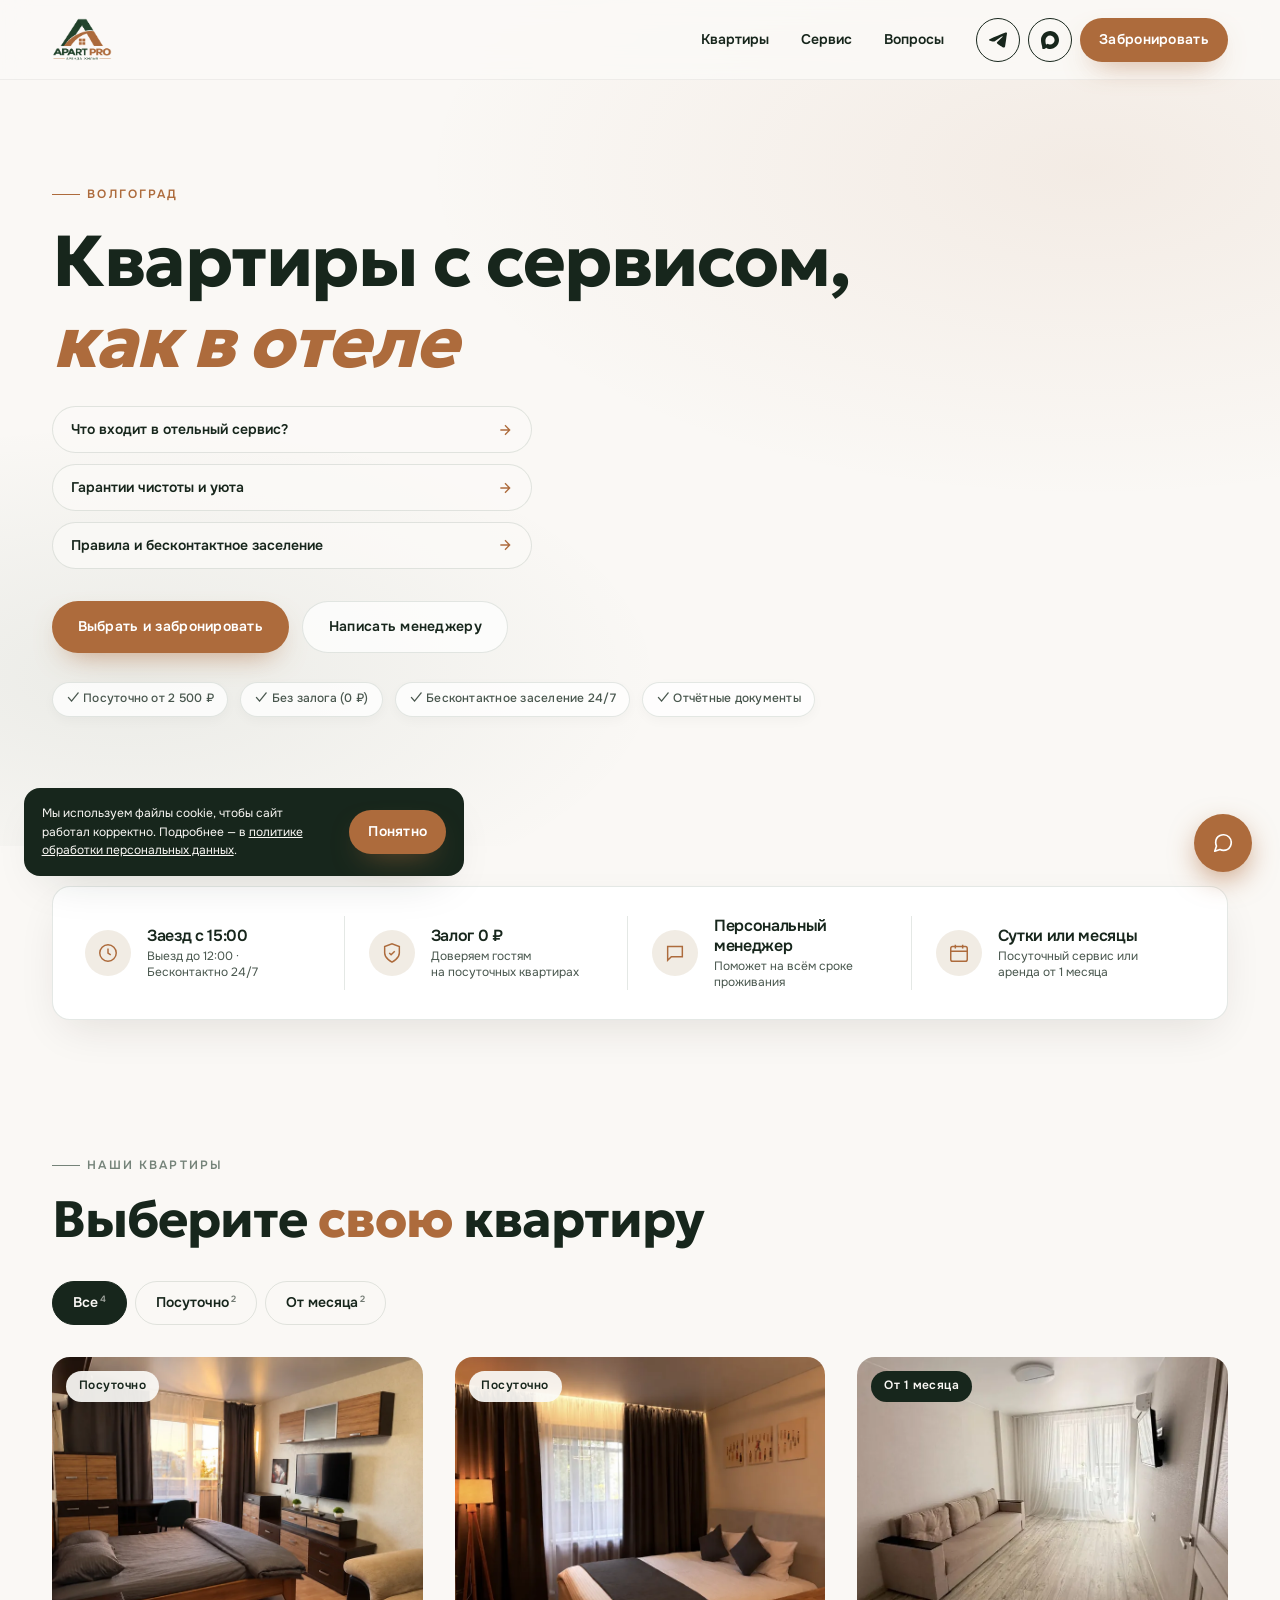
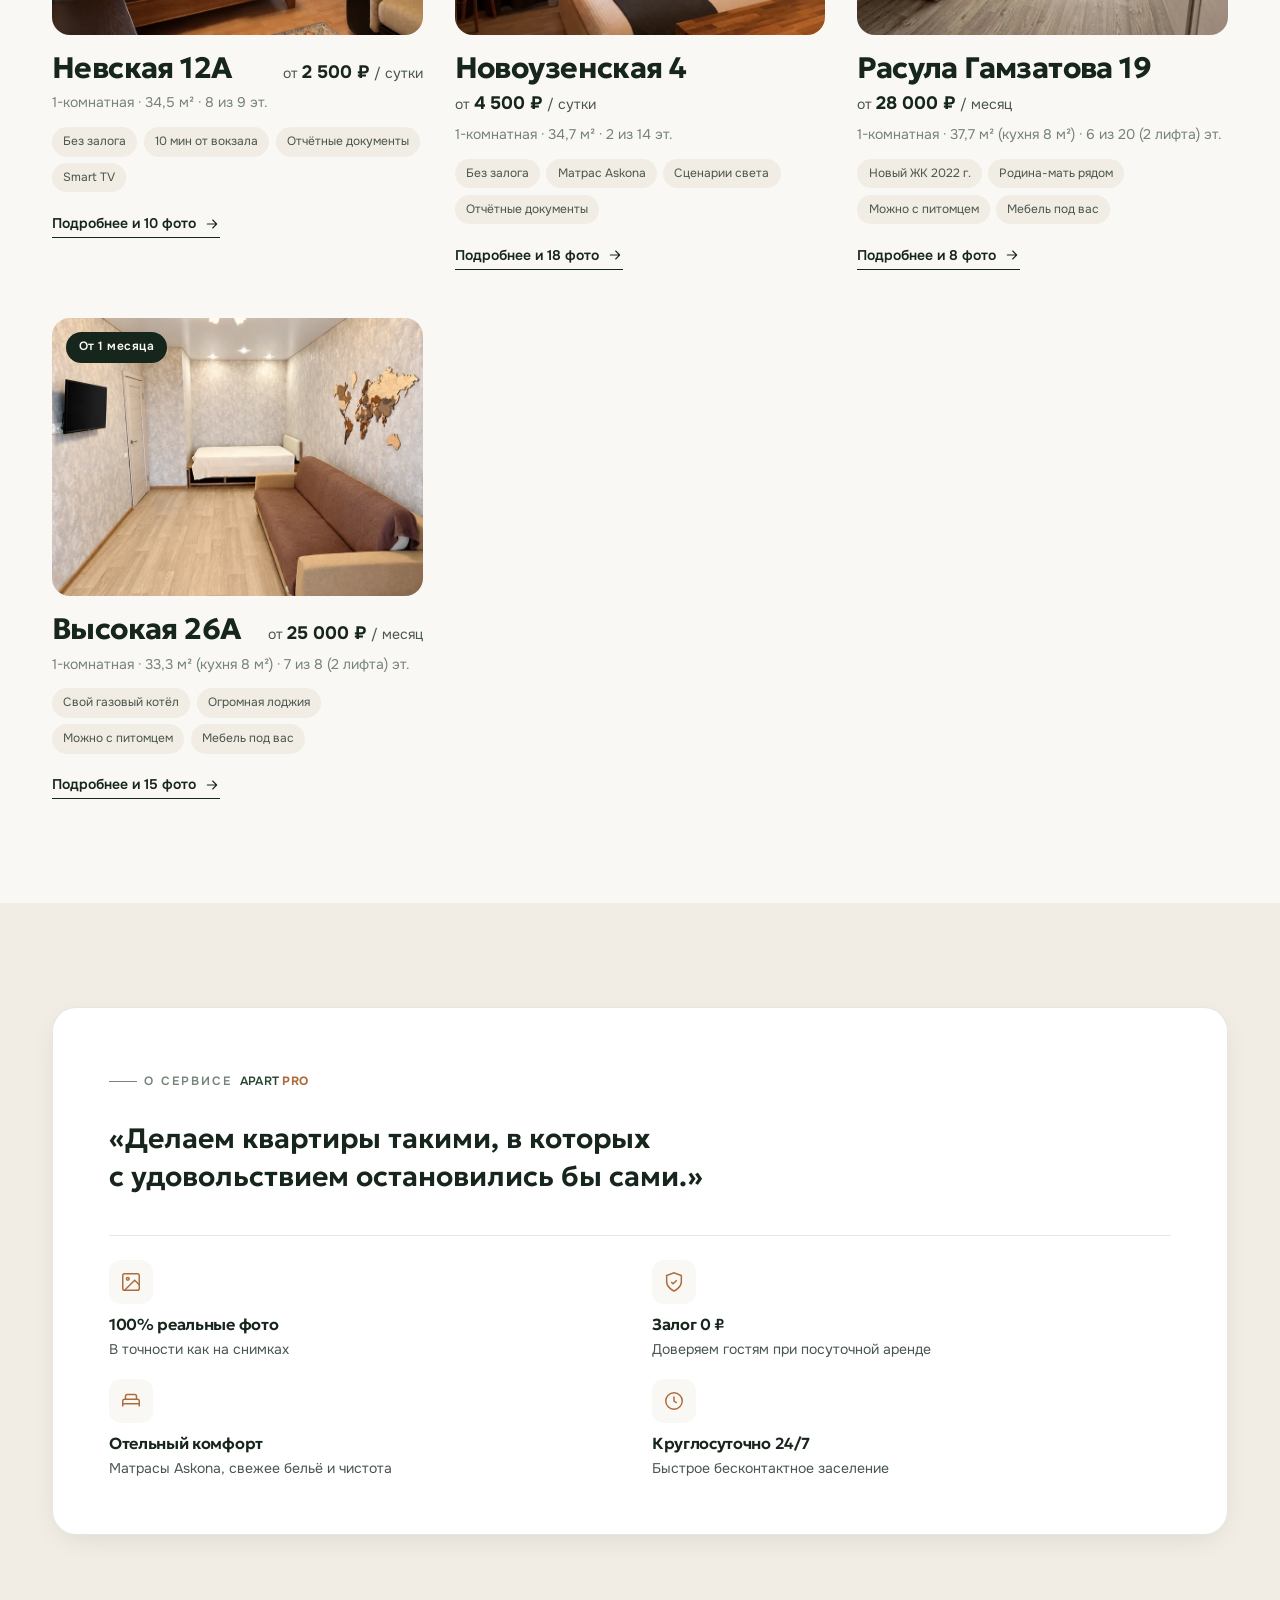
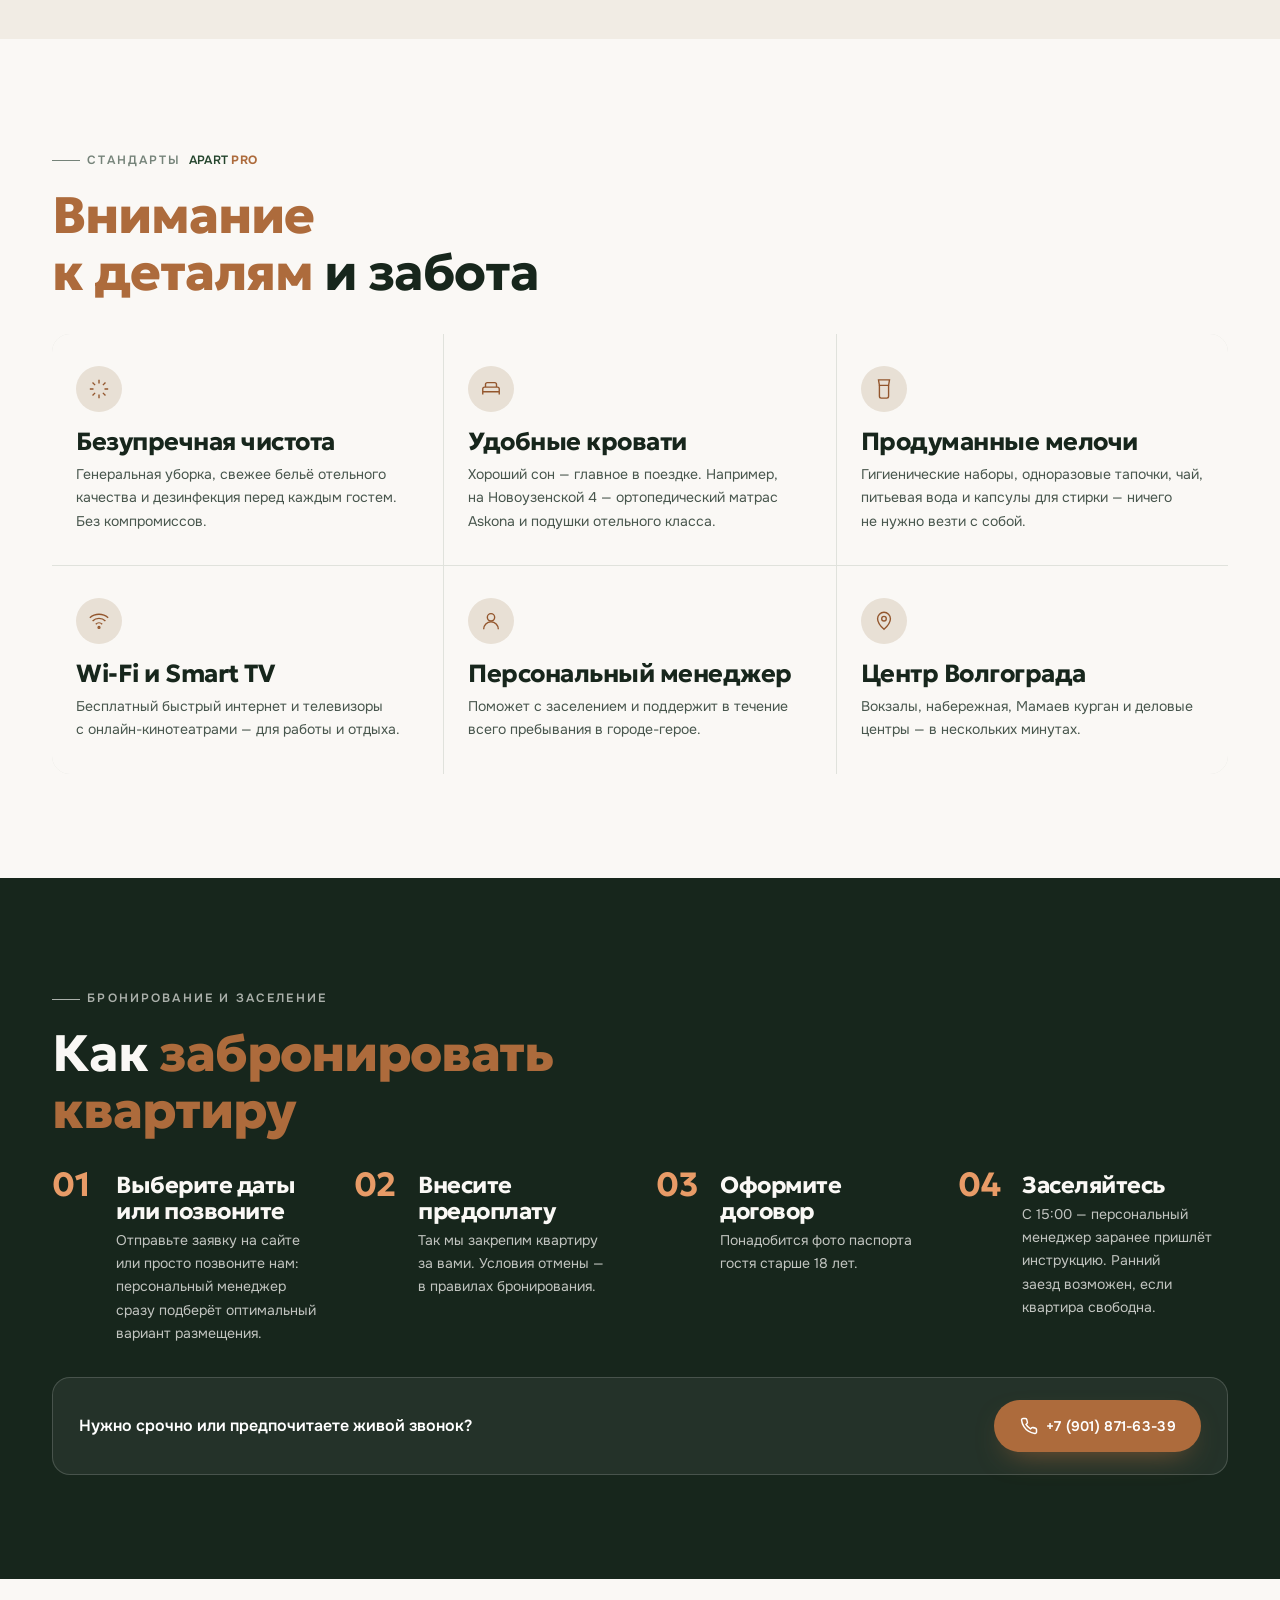
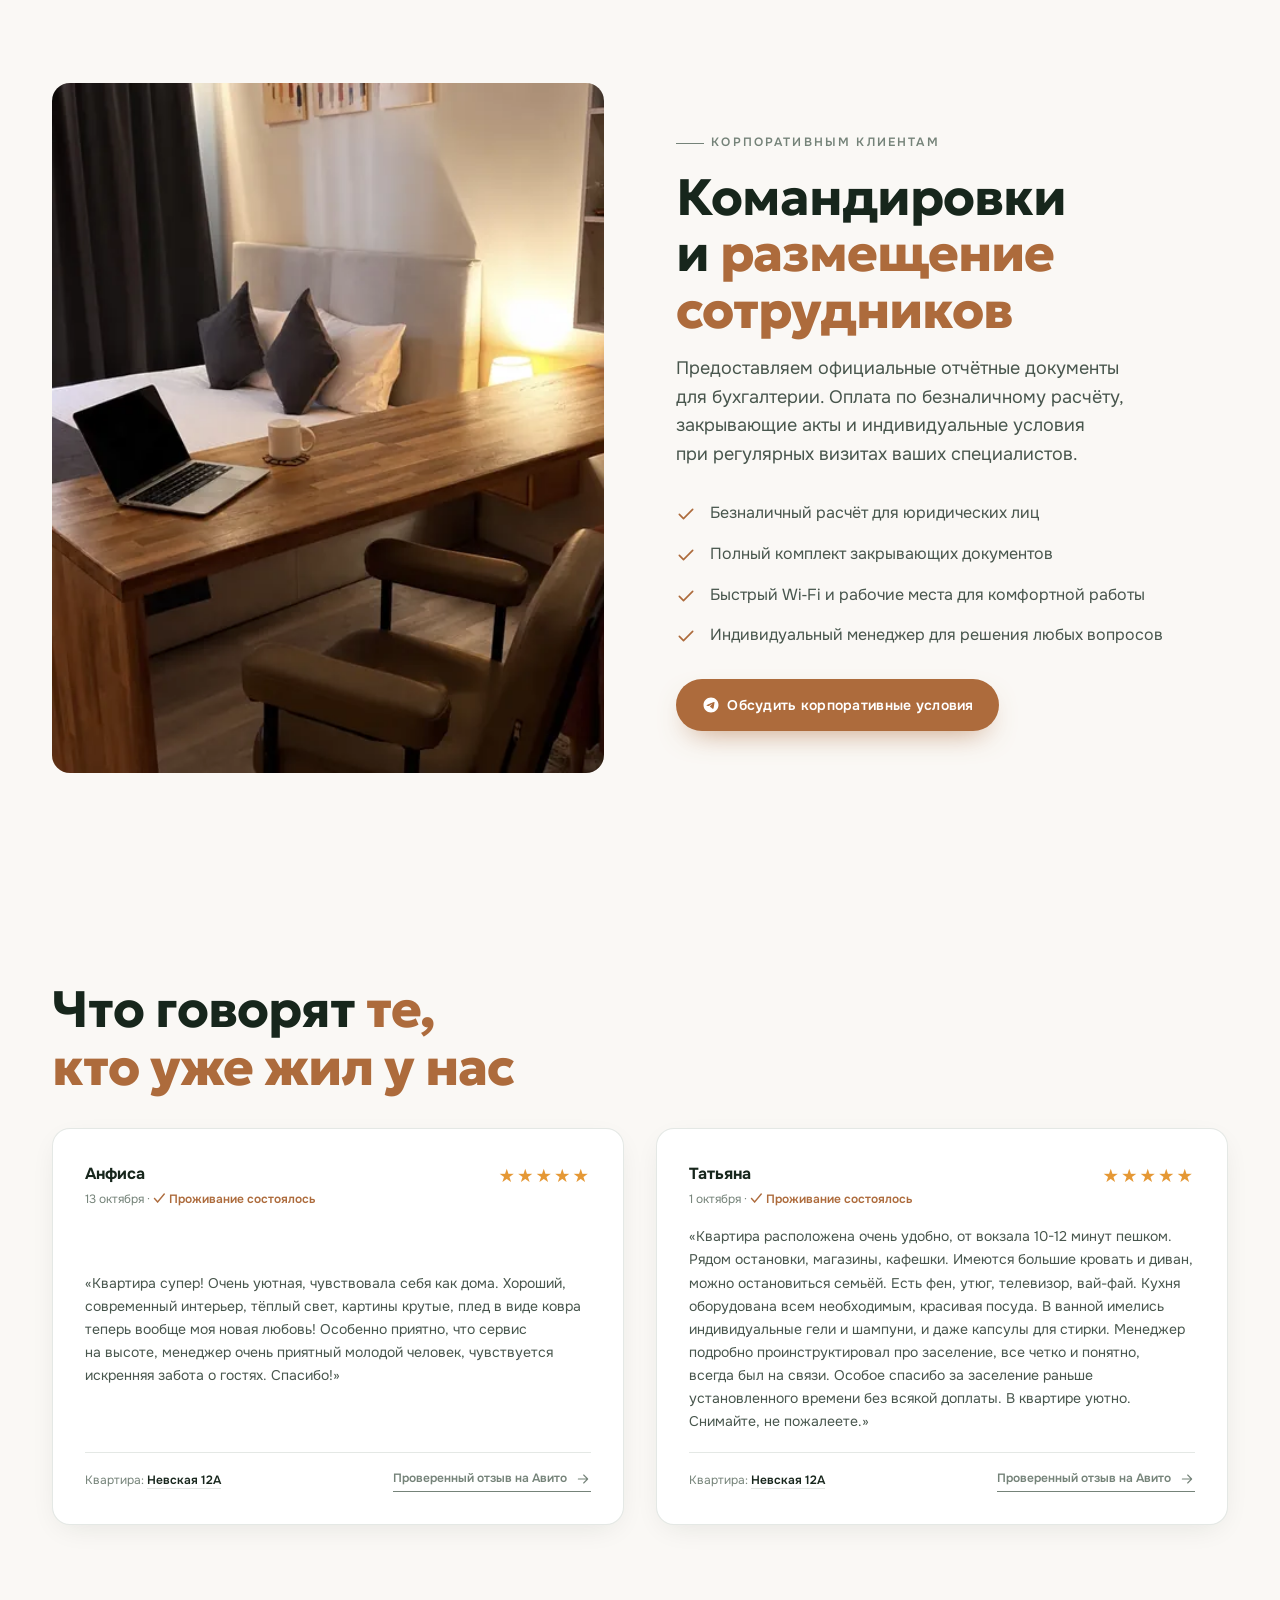
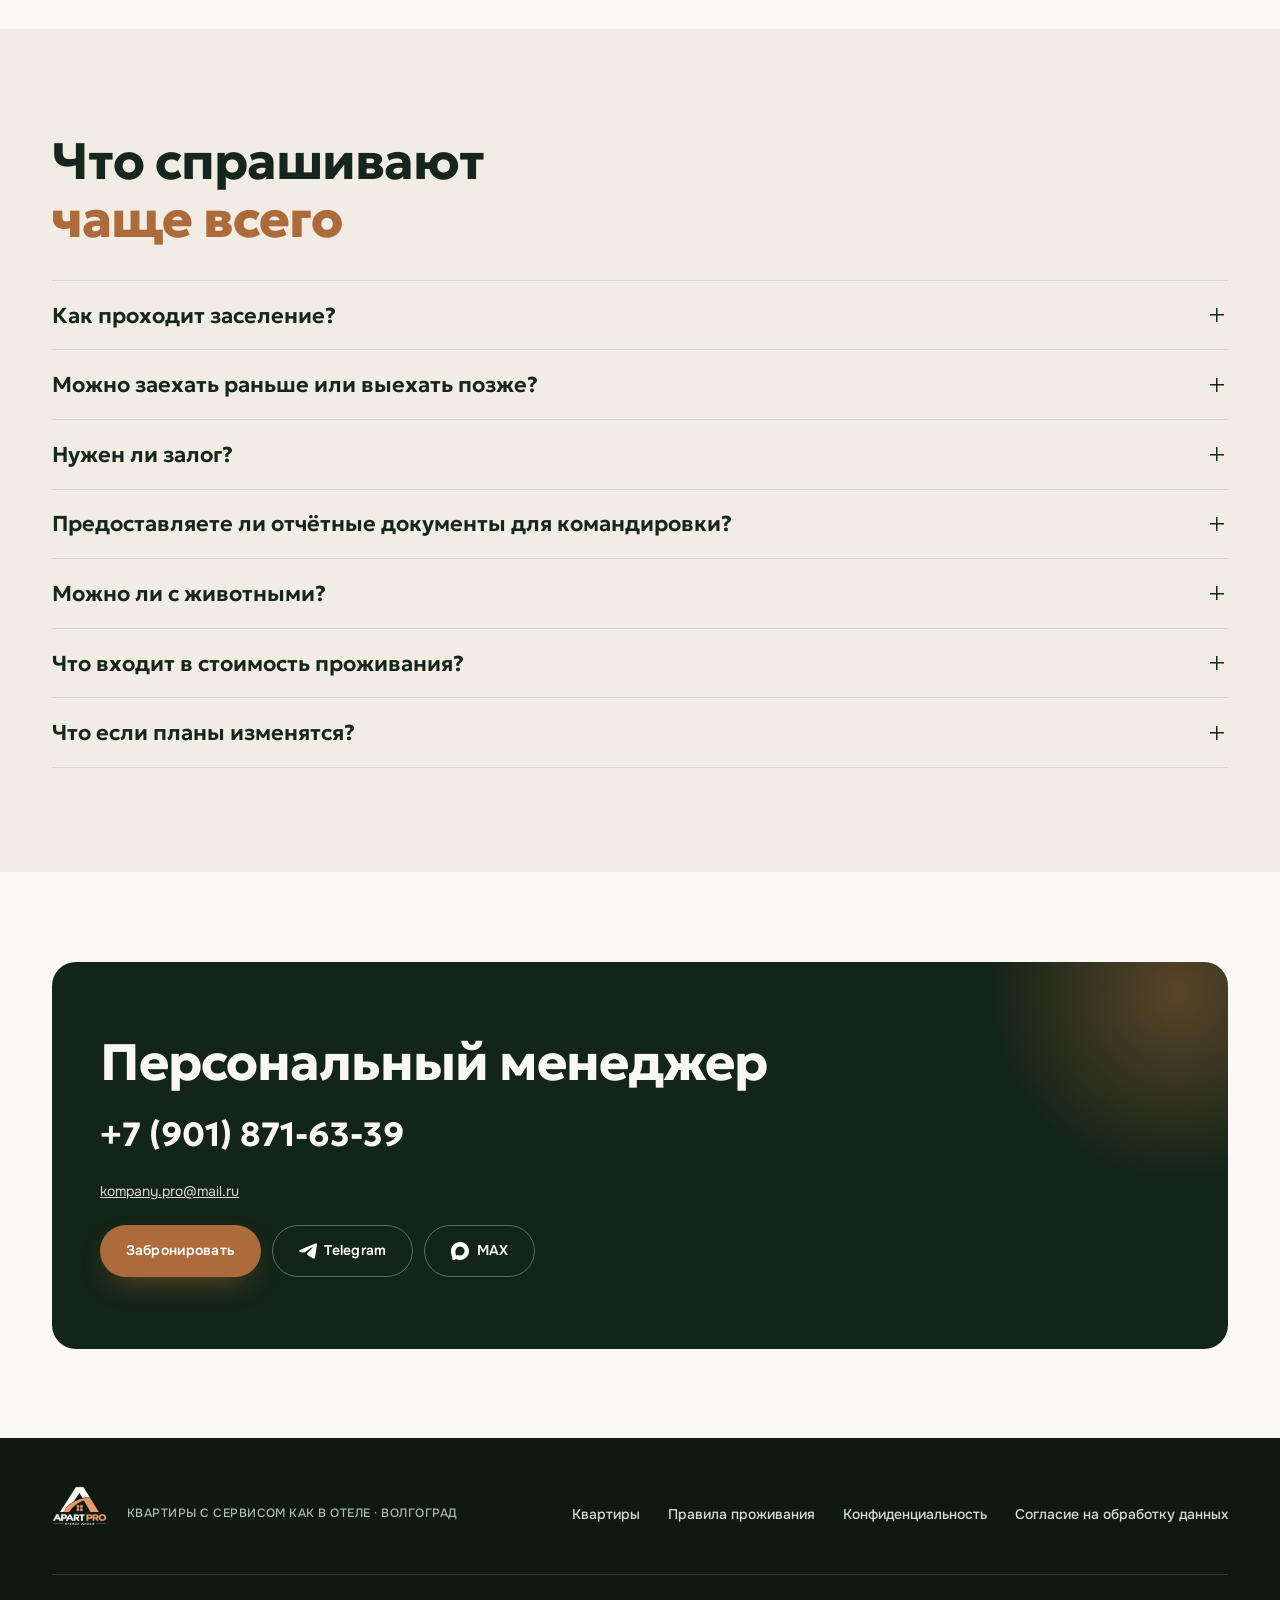
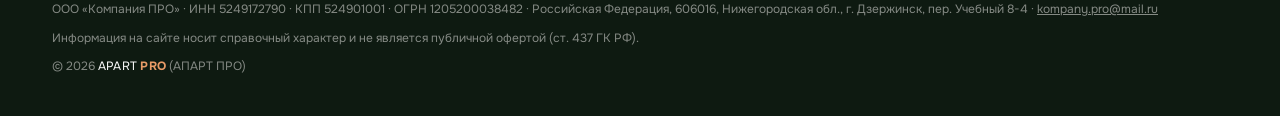
==== commit cf36d872: "Apply user refinements: remove tautological text in service and how-to-book, reduce phone font size " ====
--- a/index.html
+++ b/index.html
@@ -78,7 +78,7 @@
   <link rel="preconnect" href="https://fonts.gstatic.com" crossorigin>
   <link href="https://fonts.googleapis.com/css2?family=Geologica:wght@400;500;600;700;800&family=Onest:wght@400;500;600;700&display=swap" rel="stylesheet">
   <link rel="preload" href="fonts/manrope-cyrillic-400-normal.woff2" as="font" type="font/woff2" crossorigin>
-  <link rel="stylesheet" href="css/style.css?v=15">
+  <link rel="stylesheet" href="css/style.css?v=16">
 </head>
 <body data-page="home" class="has-hero">
   <div id="preloader" class="preloader" aria-hidden="true">
@@ -231,8 +231,7 @@
       <div class="wrap">
         <div class="section-head reveal">
           <span class="eyebrow">Стандарты <span class="brand-inline"><span class="brand-inline__apart">APART</span> <span class="brand-inline__pro">PRO</span></span></span>
-          <h2>Сервис, <em>внимание к&nbsp;деталям</em> и&nbsp;забота</h2>
-          <p>Мы подготовили квартиры так, чтобы вы чувствовали себя спокойно, уверенно и&nbsp;свободно с&nbsp;первой минуты.</p>
+          <h2><em>Внимание к&nbsp;деталям</em> и&nbsp;забота</h2>
         </div>
         <div class="features reveal">
           <div class="feature"><div class="feature__icon"><svg viewBox="0 0 24 24" fill="none" stroke="currentColor" stroke-width="1.5"><path d="M12 2v4M12 18v4M4.93 4.93l2.83 2.83M16.24 16.24l2.83 2.83M2 12h4M18 12h4M4.93 19.07l2.83-2.83M16.24 7.76l2.83-2.83"/></svg></div><h3>Безупречная чистота</h3><p>Генеральная уборка, свежее бельё отельного качества и&nbsp;дезинфекция перед каждым гостем. Без&nbsp;компромиссов.</p></div>
@@ -251,7 +250,6 @@
         <div class="section-head reveal">
           <span class="eyebrow">Бронирование и заселение</span>
           <h2>Как <em>забронировать квартиру</em></h2>
-          <p>Четыре простых шага&nbsp;— или просто позвоните, и&nbsp;персональный менеджер всё подберёт.</p>
         </div>
         <ol class="steps reveal">
           <li class="step"><h3>Выберите даты или позвоните</h3><p>Отправьте заявку на&nbsp;сайте или просто позвоните нам: персональный менеджер сразу подберёт оптимальный вариант размещения.</p></li>
@@ -310,6 +308,7 @@
       <div class="wrap">
         <div class="section-head reveal">
           <h2>Что говорят <em>те, кто уже жил у&nbsp;нас</em></h2>
+          <div class="reviews-hint" aria-hidden="true"><span>← Листайте отзывы свайпом →</span></div>
         </div>
         <div class="reviews-grid" data-reviews></div>
       </div>
@@ -357,7 +356,7 @@
   </main>
 
   <div data-footer></div>
-  <script src="js/data.js?v=15"></script>
-  <script src="js/app.js?v=15"></script>
+  <script src="js/data.js?v=16"></script>
+  <script src="js/app.js?v=16"></script>
 </body>
 </html>
--- a/css/style.css
+++ b/css/style.css
@@ -562,7 +562,7 @@
 .contact-card::before { content: ''; position: absolute; width: 380px; height: 380px; right: -140px; top: -160px; border-radius: 50%; background: radial-gradient(circle, rgba(173, 107, 60, .45), transparent 70%); }
 .contact-card h2 { font-size: var(--fs-h2); position: relative; }
 .contact-card p { color: rgba(251, 250, 247, .75); position: relative; max-width: 44ch; margin-top: var(--sp-2); }
-.contact-card__phone { display: block; font-family: var(--f-display); font-weight: 700; font-size: clamp(2rem, 8vw, 3rem); margin: var(--sp-3) 0; position: relative; }
+.contact-card__phone { display: block; font-family: var(--f-display); font-weight: 700; font-size: clamp(1.4rem, 4.5vw, 2.1rem); margin: var(--sp-2) 0 var(--sp-3); position: relative; }
 .contact-card__actions { display: grid; gap: .7rem; position: relative; }
 .contact-card .btn--ghost { color: var(--c-bg); }
 
@@ -1597,90 +1597,118 @@
 
 
 /* ---------- Back to Top Floating Button ---------- */
-
 .back-to-top {
-
   position: fixed;
-
-  right: 1.5rem;
-
-  bottom: 5.5rem;
-
-  width: 44px;
-
-  height: 44px;
-
-  border-radius: 999px;
-
-  background: var(--c-ink);
-
-  color: var(--c-bg);
-
-  border: 1px solid rgba(251, 250, 247, 0.2);
-
-  box-shadow: 0 4px 16px rgba(0, 0, 0, 0.2);
-
-  display: flex;
-
-  align-items: center;
-
-  justify-content: center;
-
+  z-index: 90;
+  opacity: 0;
+  visibility: hidden;
+  transform: translateY(12px);
+  transition: opacity 0.3s var(--ease), transform 0.3s var(--ease), background 0.2s, color 0.2s, border-color 0.2s;
+  background: rgba(255, 255, 255, 0.95);
+  backdrop-filter: blur(10px);
+  -webkit-backdrop-filter: blur(10px);
+  color: var(--c-ink);
+  border: 1px solid var(--c-line);
+  border-radius: 50%;
+  display: grid;
+  place-items: center;
+  box-shadow: 0 8px 24px -4px rgba(24, 18, 12, 0.16);
   cursor: pointer;
-
-  z-index: 90;
-
-  opacity: 0;
-
-  visibility: hidden;
-
-  transform: translateY(12px);
-
-  transition: opacity 0.3s var(--ease), transform 0.3s var(--ease), background 0.2s;
-
-}
-
+}
 .back-to-top.is-visible {
-
-  opacity: 0.92;
-
+  opacity: 0.94;
   visibility: visible;
-
   transform: translateY(0);
-
-}
-
+}
 .back-to-top:hover {
-
   opacity: 1;
-
   background: var(--c-accent);
-
+  color: #fff;
+  border-color: var(--c-accent);
   transform: translateY(-2px);
-
-}
-
+  box-shadow: 0 10px 28px -4px rgba(173, 107, 60, 0.45);
+}
 .back-to-top svg {
-
   width: 20px;
-
   height: 20px;
-
-}
-
-@media (max-width: 640px) {
-
+}
+@media (min-width: 720px) {
   .back-to-top {
-
-    right: 1rem;
-
-    bottom: 5rem;
-
-    width: 40px;
-
-    height: 40px;
-
+    right: 98px; /* Directly left of 58px FAB button (28px + 58px + 12px) */
+    bottom: 35px; /* Vertically centered with FAB button */
+    width: 44px;
+    height: 44px;
   }
-
-}
-
+}
+@media (max-width: 719px) {
+  .back-to-top {
+    right: 1.25rem;
+    bottom: calc(1.25rem + env(safe-area-inset-bottom));
+    width: 46px;
+    height: 46px;
+  }
+}
+
+
+
+/* ---------- Single Clean Divider in Footer ---------- */
+.footer--compact .footer__legal {
+  border-top: none !important;
+  margin-top: 1.5rem !important;
+  padding-top: 0 !important;
+}
+
+
+/* ---------- Reviews Mobile Swipe with Peek & Visual Affordance ---------- */
+.reviews-hint {
+  display: none;
+}
+@media (max-width: 759px) {
+  .reviews-hint {
+    display: inline-flex;
+    align-items: center;
+    gap: 6px;
+    margin-top: 0.6rem;
+    padding: 0.35rem 0.85rem;
+    background: rgba(173, 107, 60, 0.08);
+    border: 1px solid rgba(173, 107, 60, 0.2);
+    border-radius: 999px;
+    font-size: var(--fs-xs);
+    font-weight: 600;
+    color: var(--c-accent);
+  }
+  .reviews-grid {
+    display: flex !important;
+    overflow-x: auto !important;
+    scroll-snap-type: x mandatory;
+    scroll-behavior: smooth;
+    -webkit-overflow-scrolling: touch;
+    gap: 1rem !important;
+    padding: 0.5rem 1.25rem 1.25rem !important;
+    margin-left: -1.25rem !important;
+    margin-right: -1.25rem !important;
+    scrollbar-width: thin;
+    scrollbar-color: var(--c-accent) transparent;
+  }
+  .reviews-grid::-webkit-scrollbar {
+    height: 4px;
+  }
+  .reviews-grid::-webkit-scrollbar-track {
+    background: rgba(35, 68, 44, 0.06);
+    border-radius: 999px;
+    margin: 0 1.25rem;
+  }
+  .reviews-grid::-webkit-scrollbar-thumb {
+    background: var(--c-accent);
+    border-radius: 999px;
+  }
+  .reviews-grid .review {
+    flex: 0 0 84% !important;
+    min-width: 84% !important;
+    max-width: 84% !important;
+    scroll-snap-align: start;
+    scroll-snap-stop: always;
+    opacity: 1 !important;
+    transform: none !important;
+  }
+}
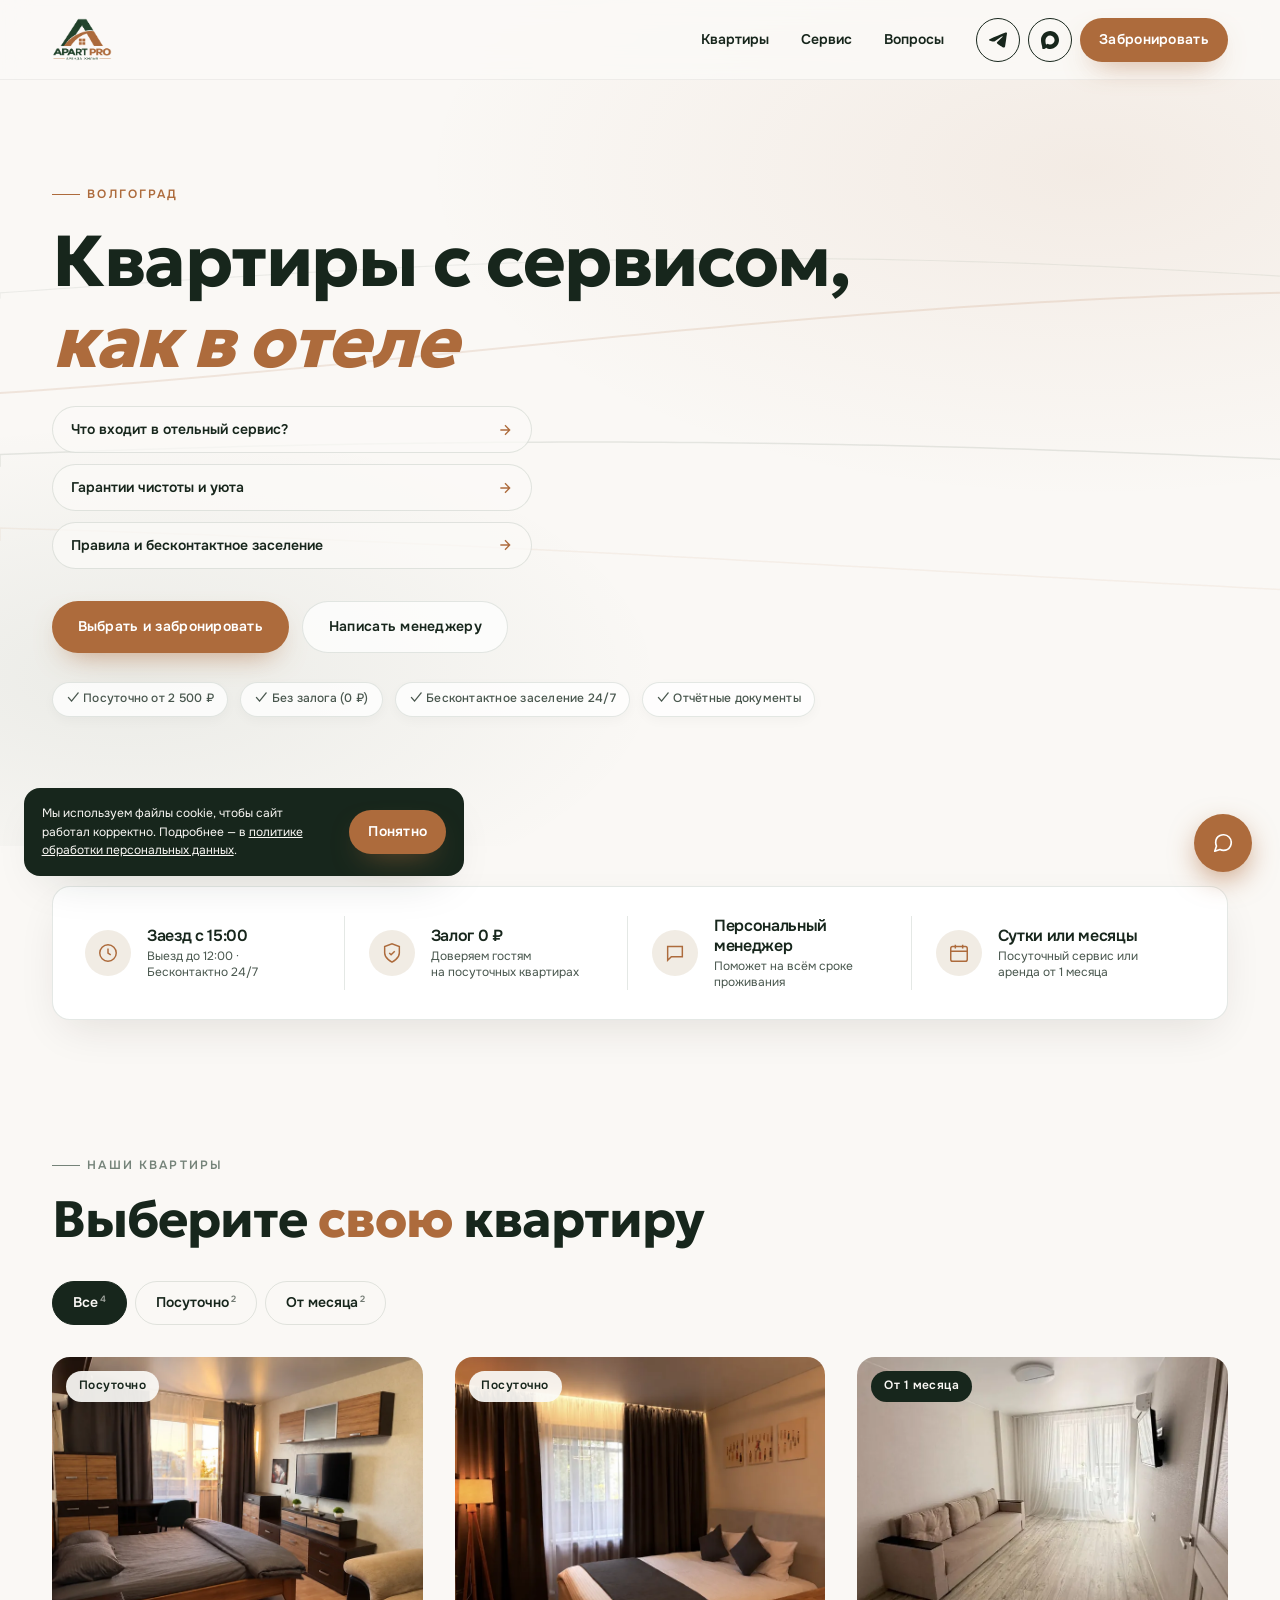
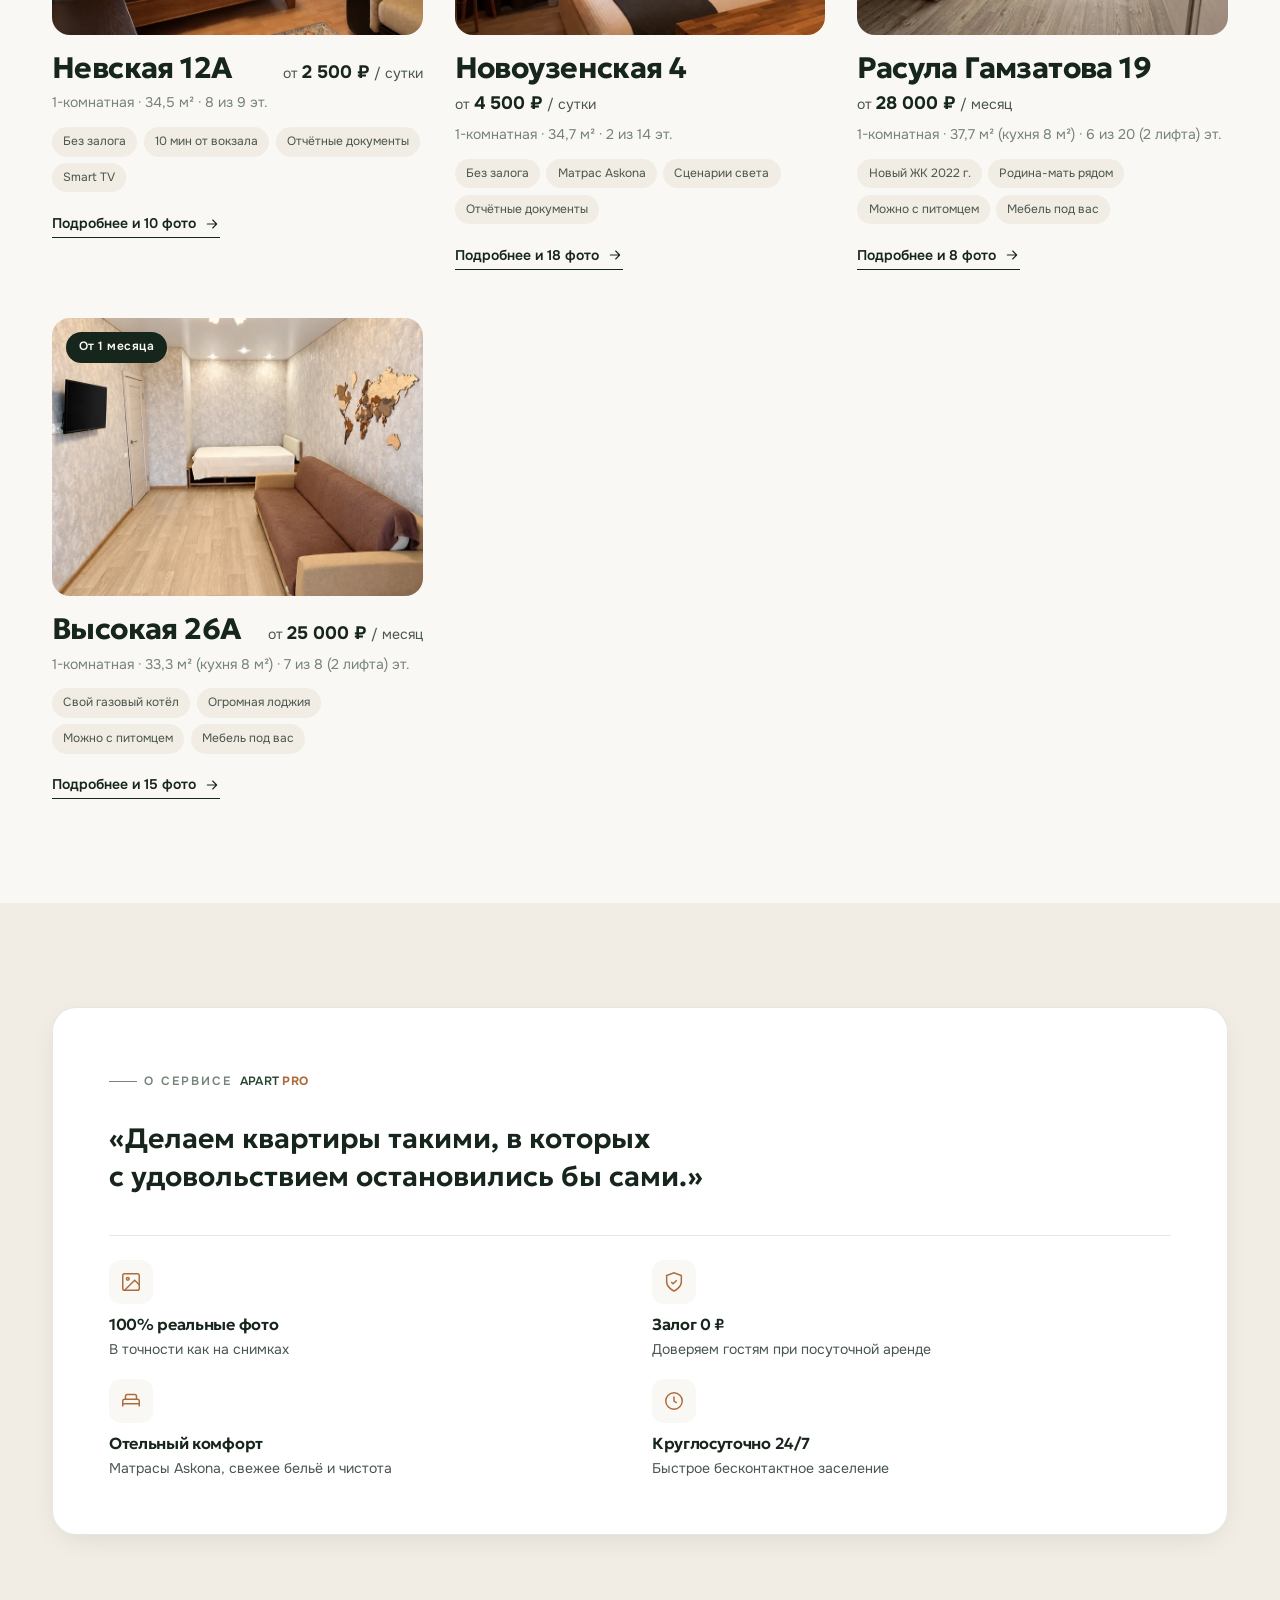
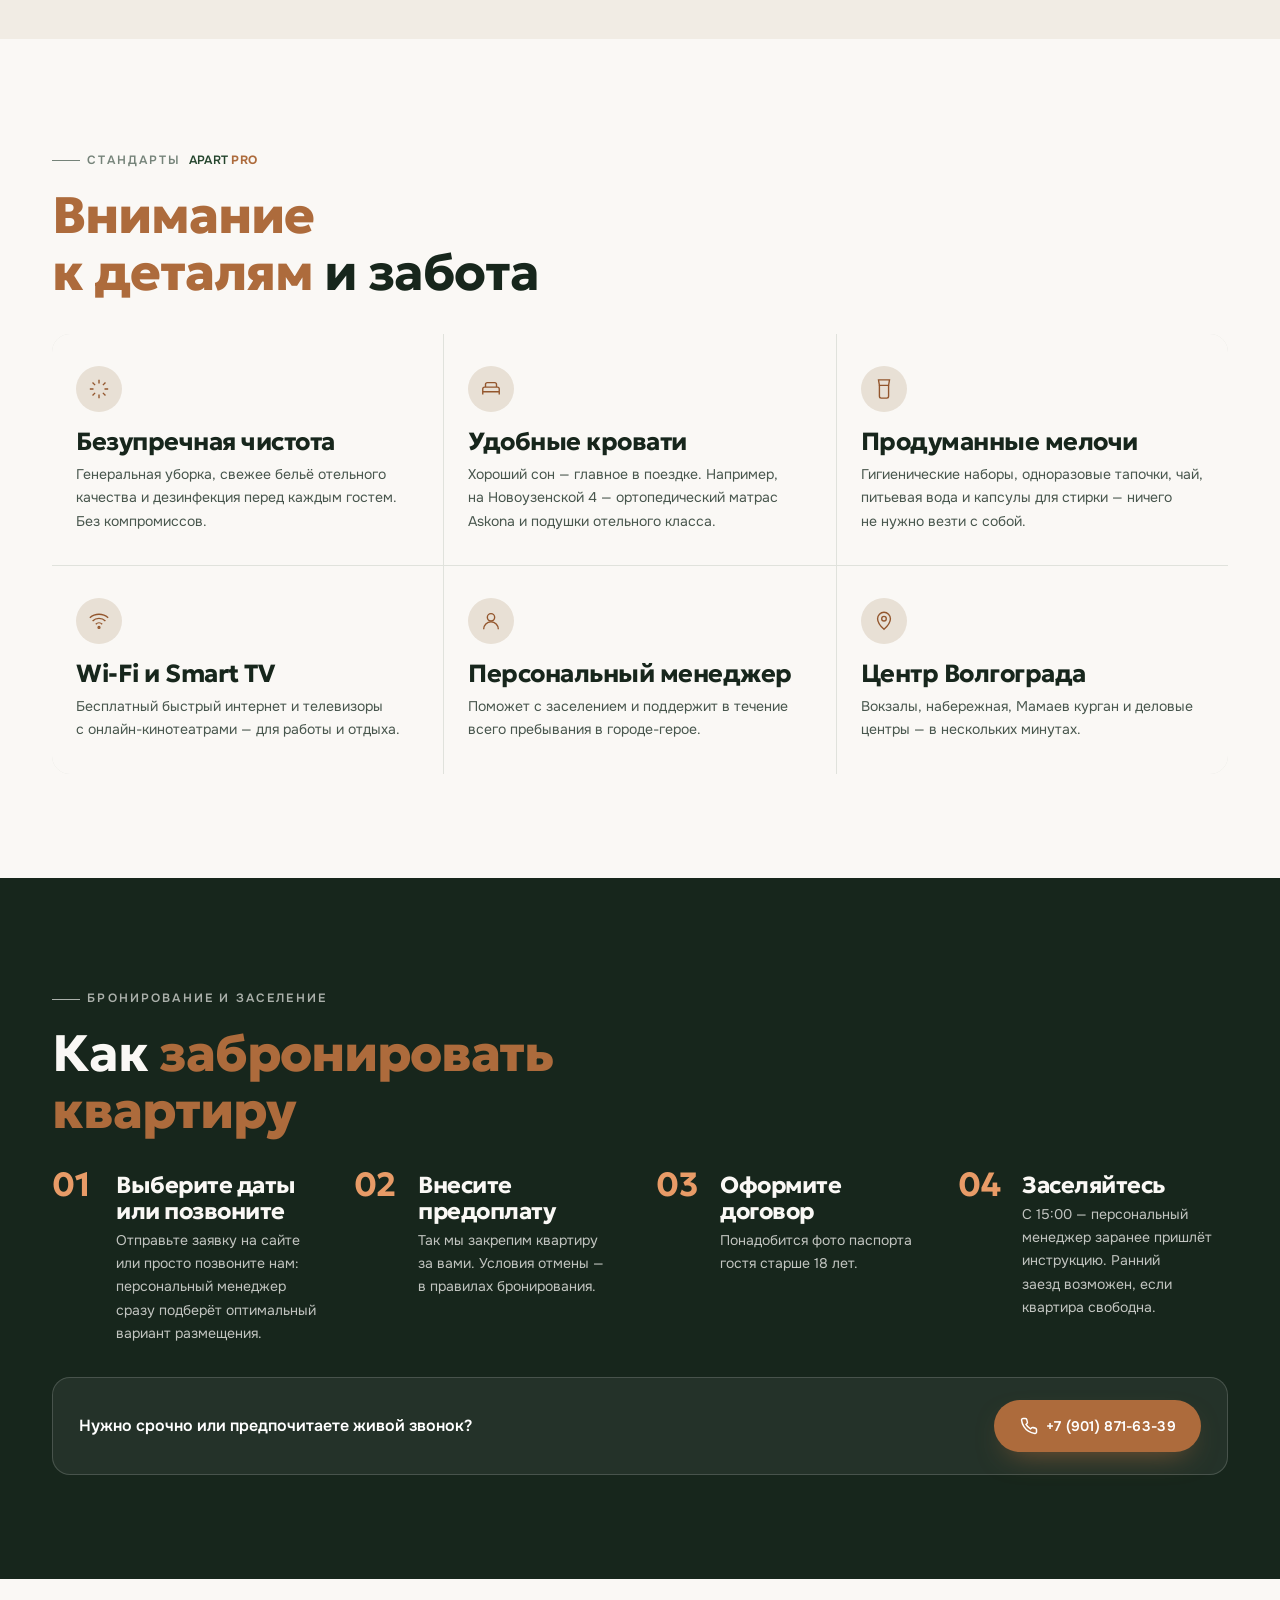
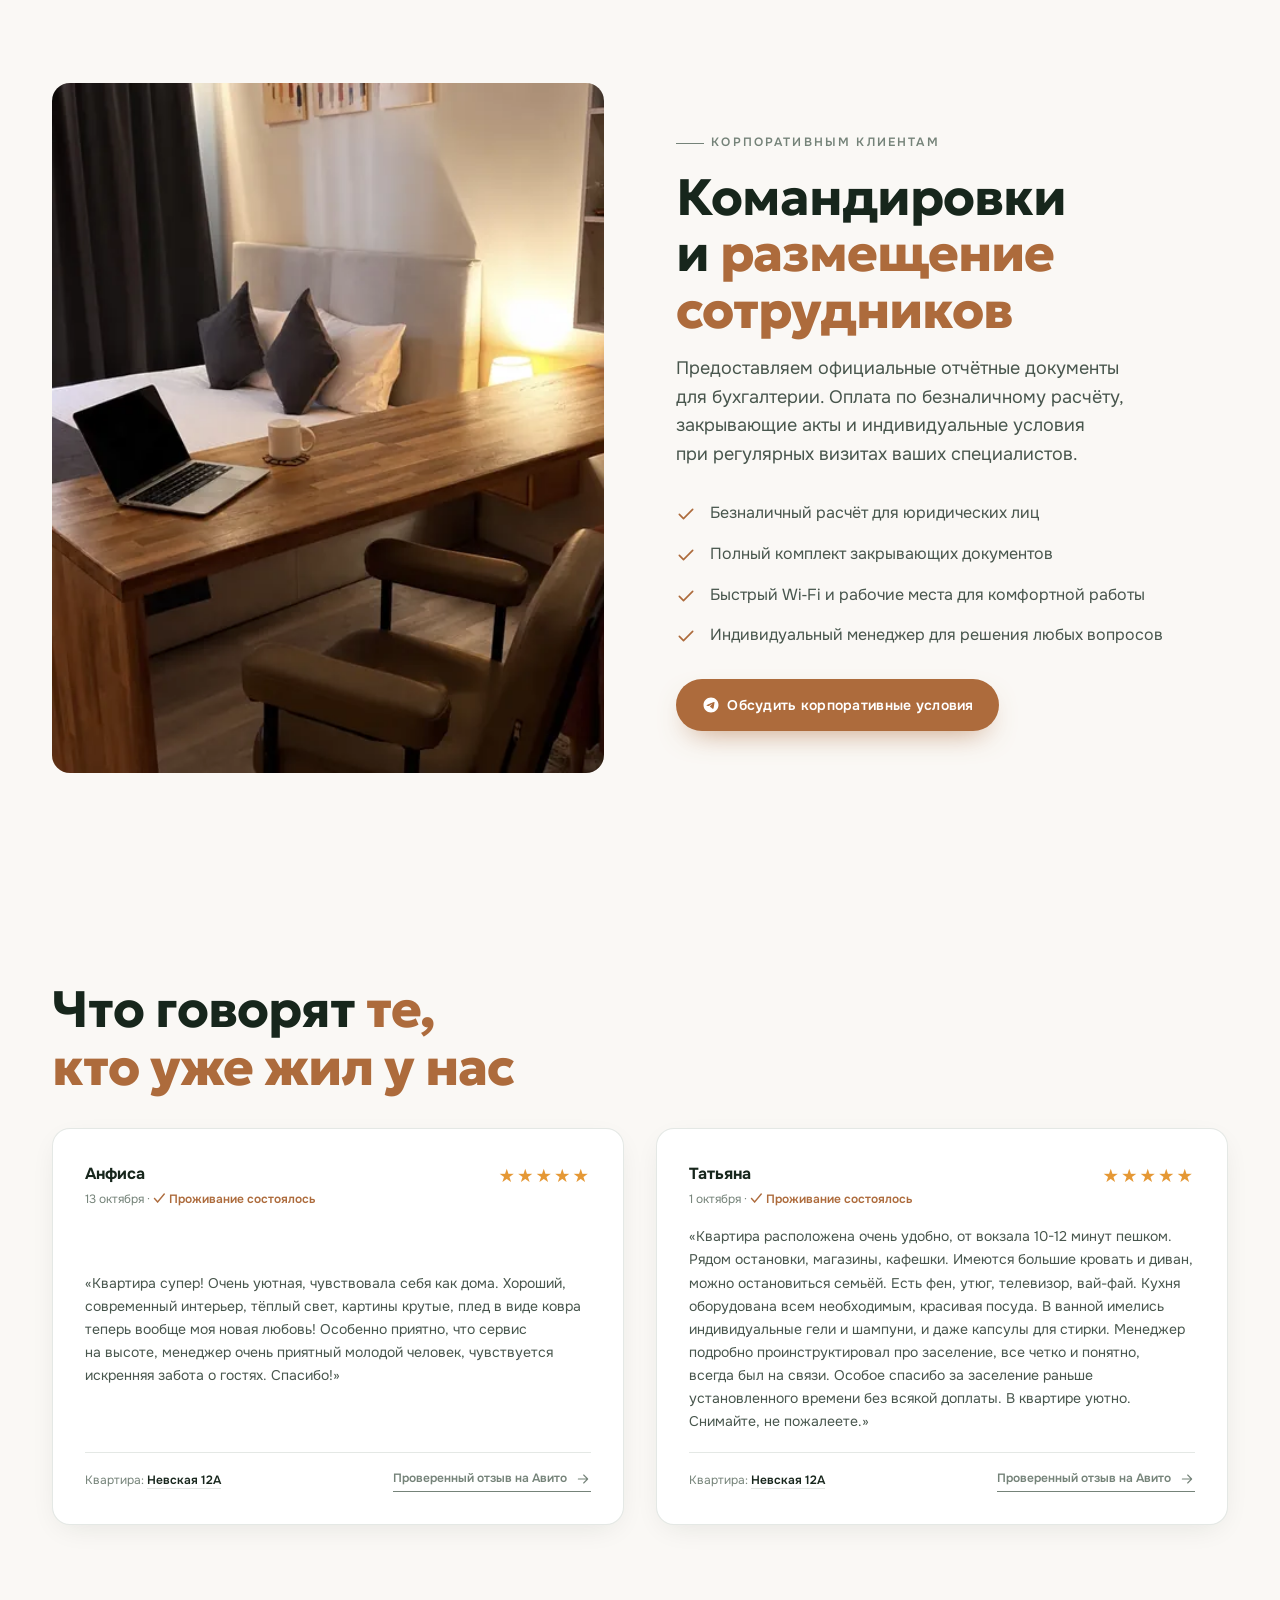
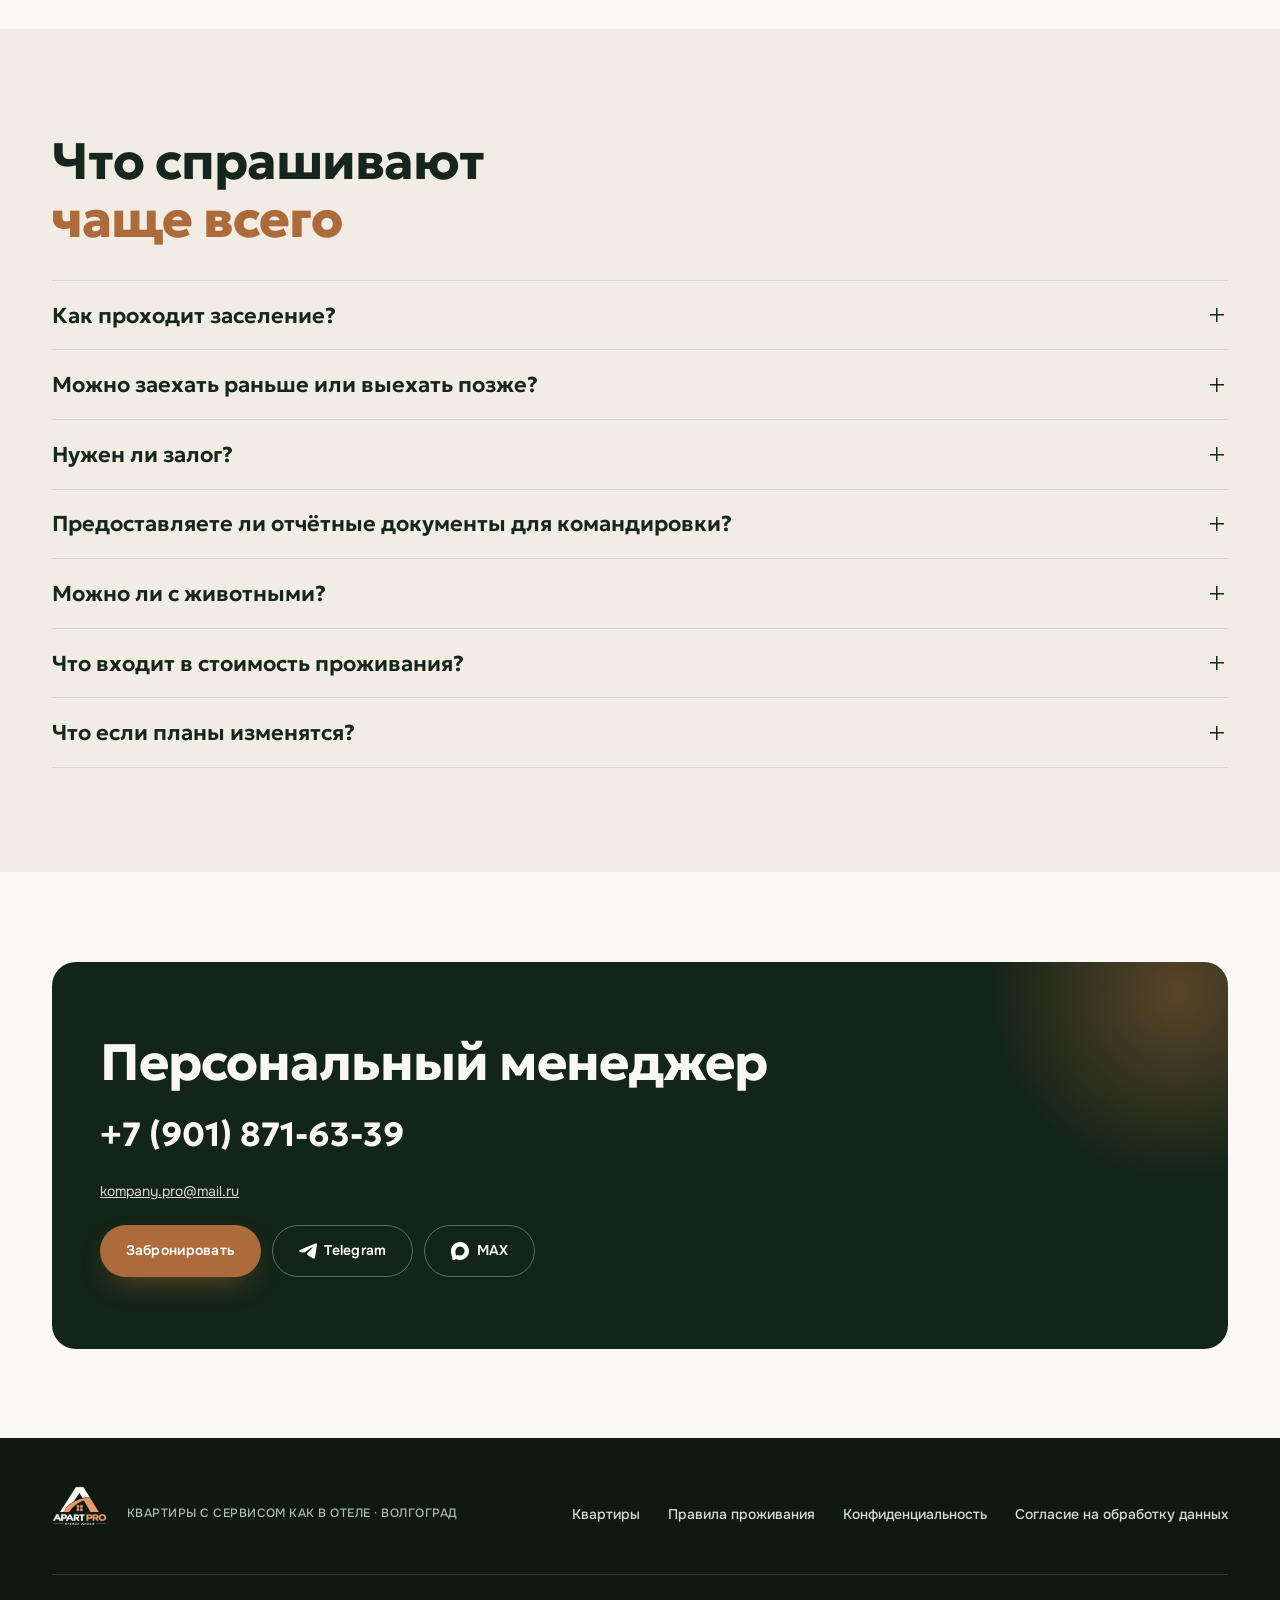
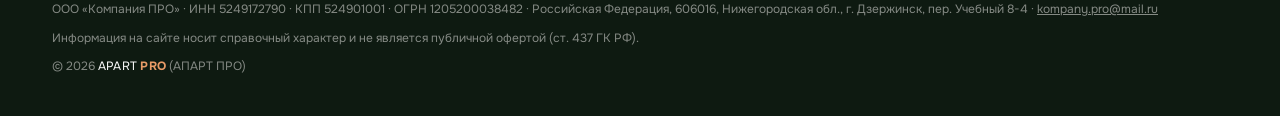
==== commit 8bd51176: "Fix mobile reviews left alignment offset, eliminate awkward vertical voids above and below on mobile" ====
--- a/index.html
+++ b/index.html
@@ -78,7 +78,7 @@
   <link rel="preconnect" href="https://fonts.gstatic.com" crossorigin>
   <link href="https://fonts.googleapis.com/css2?family=Geologica:wght@400;500;600;700;800&family=Onest:wght@400;500;600;700&display=swap" rel="stylesheet">
   <link rel="preload" href="fonts/manrope-cyrillic-400-normal.woff2" as="font" type="font/woff2" crossorigin>
-  <link rel="stylesheet" href="css/style.css?v=16">
+  <link rel="stylesheet" href="css/style.css?v=17">
 </head>
 <body data-page="home" class="has-hero">
   <div id="preloader" class="preloader" aria-hidden="true">
@@ -356,7 +356,7 @@
   </main>
 
   <div data-footer></div>
-  <script src="js/data.js?v=16"></script>
-  <script src="js/app.js?v=16"></script>
+  <script src="js/data.js?v=17"></script>
+  <script src="js/app.js?v=17"></script>
 </body>
 </html>
--- a/css/style.css
+++ b/css/style.css
@@ -1664,12 +1664,19 @@
   display: none;
 }
 @media (max-width: 759px) {
+  #reviews.section {
+    padding-top: clamp(1.75rem, 4vw, 2.25rem) !important;
+    padding-bottom: clamp(1.75rem, 4vw, 2.5rem) !important;
+  }
+  #reviews .section-head {
+    margin-bottom: 1.1rem !important;
+  }
   .reviews-hint {
     display: inline-flex;
     align-items: center;
     gap: 6px;
-    margin-top: 0.6rem;
-    padding: 0.35rem 0.85rem;
+    margin-top: 0.5rem;
+    padding: 0.3rem 0.8rem;
     background: rgba(173, 107, 60, 0.08);
     border: 1px solid rgba(173, 107, 60, 0.2);
     border-radius: 999px;
@@ -1683,12 +1690,19 @@
     scroll-snap-type: x mandatory;
     scroll-behavior: smooth;
     -webkit-overflow-scrolling: touch;
-    gap: 1rem !important;
-    padding: 0.5rem 1.25rem 1.25rem !important;
+    gap: 14px !important;
+    padding: 0.35rem 0 1rem 0 !important;
     margin-left: -1.25rem !important;
     margin-right: -1.25rem !important;
+    scroll-padding-left: 1.25rem !important;
     scrollbar-width: thin;
     scrollbar-color: var(--c-accent) transparent;
+  }
+  .reviews-grid::before,
+  .reviews-grid::after {
+    content: '';
+    flex: 0 0 6px; /* 6px + 14px gap = 20px (1.25rem) exact left & right margin matching .wrap! */
+    display: block;
   }
   .reviews-grid::-webkit-scrollbar {
     height: 4px;
@@ -1703,12 +1717,31 @@
     border-radius: 999px;
   }
   .reviews-grid .review {
-    flex: 0 0 84% !important;
-    min-width: 84% !important;
-    max-width: 84% !important;
+    flex: 0 0 85% !important;
+    min-width: 85% !important;
+    max-width: 85% !important;
+    padding: 1.25rem 1.15rem 1rem !important;
     scroll-snap-align: start;
     scroll-snap-stop: always;
     opacity: 1 !important;
     transform: none !important;
-  }
-}
+    display: flex !important;
+    flex-direction: column !important;
+  }
+  .reviews-grid .review p {
+    font-size: 0.875rem !important;
+    line-height: 1.55 !important;
+    margin-bottom: 0.75rem !important;
+  }
+  .reviews-grid .review footer {
+    margin-top: auto !important;
+    padding-top: 0.75rem !important;
+  }
+}
+
+/* Compact section vertical rhythm on smartphones */
+@media (max-width: 640px) {
+  .section {
+    padding: clamp(2.4rem, 6vw, 3.2rem) 0;
+  }
+}
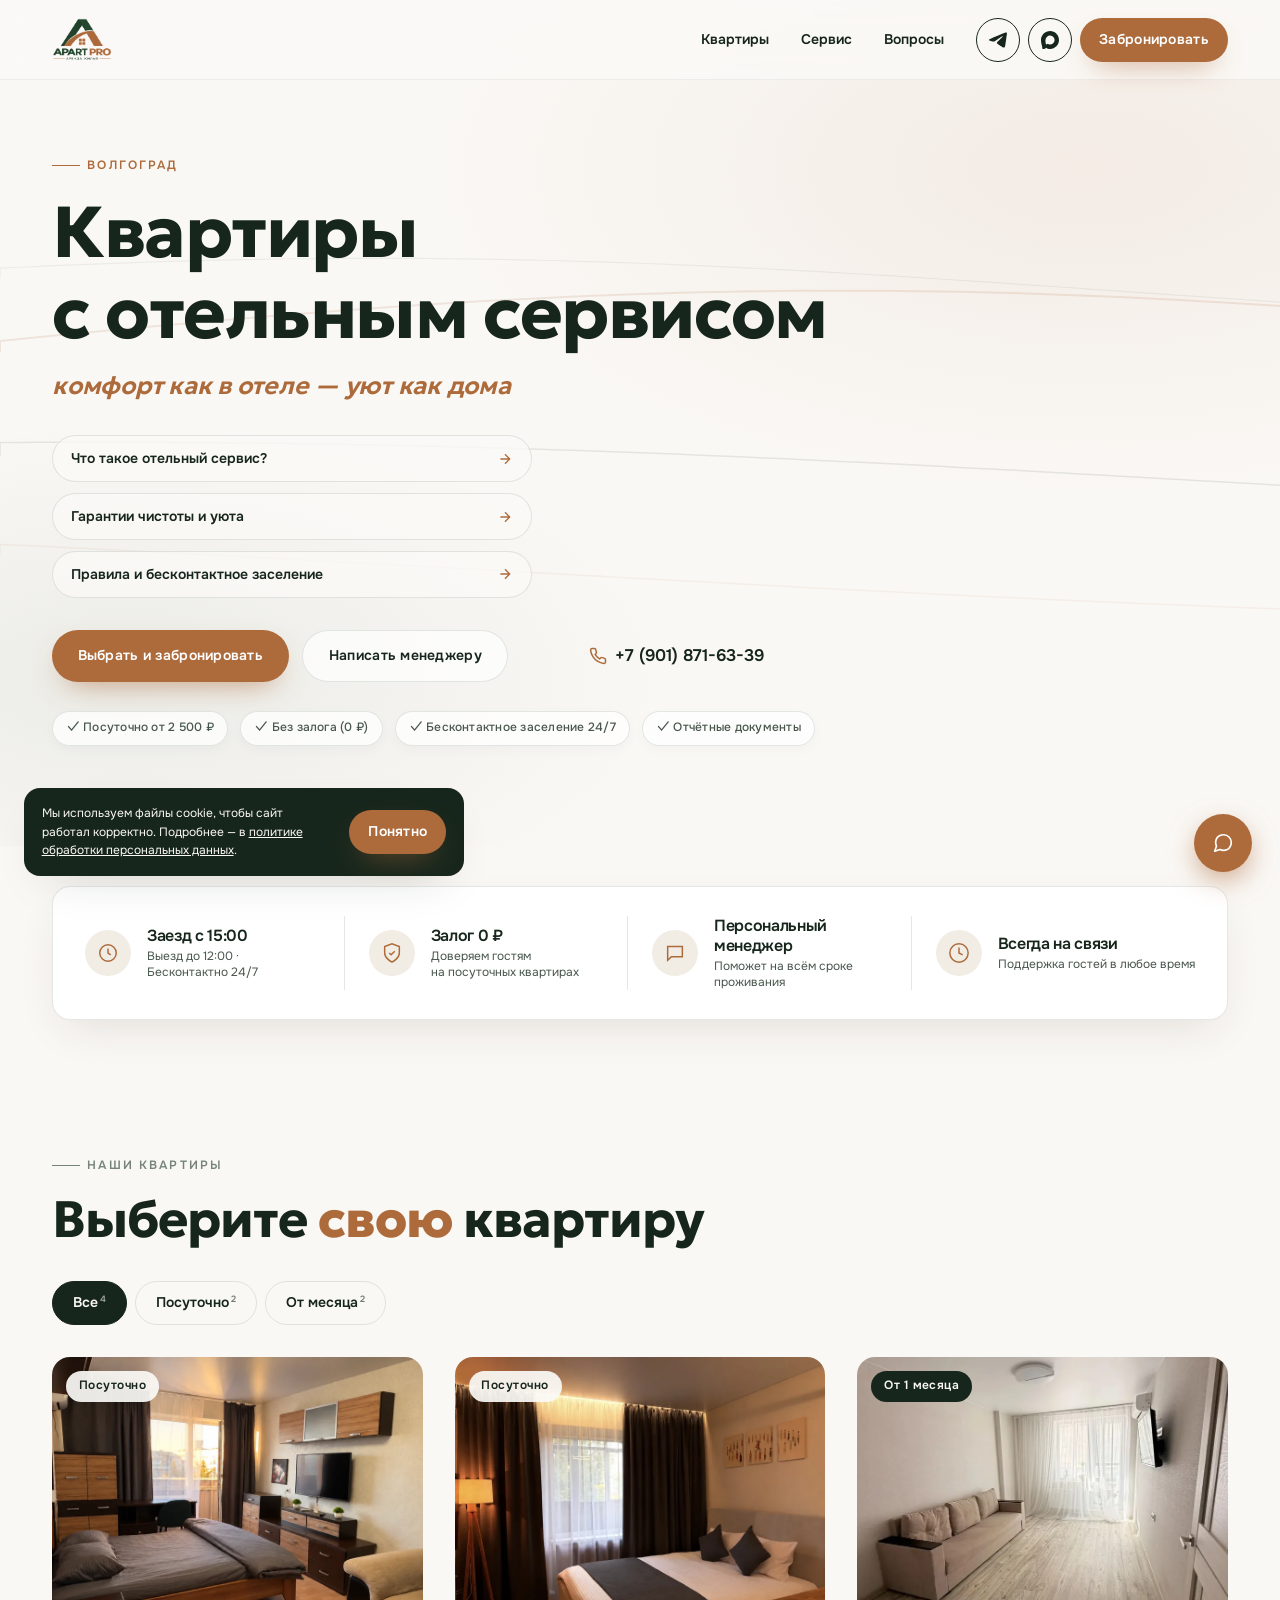
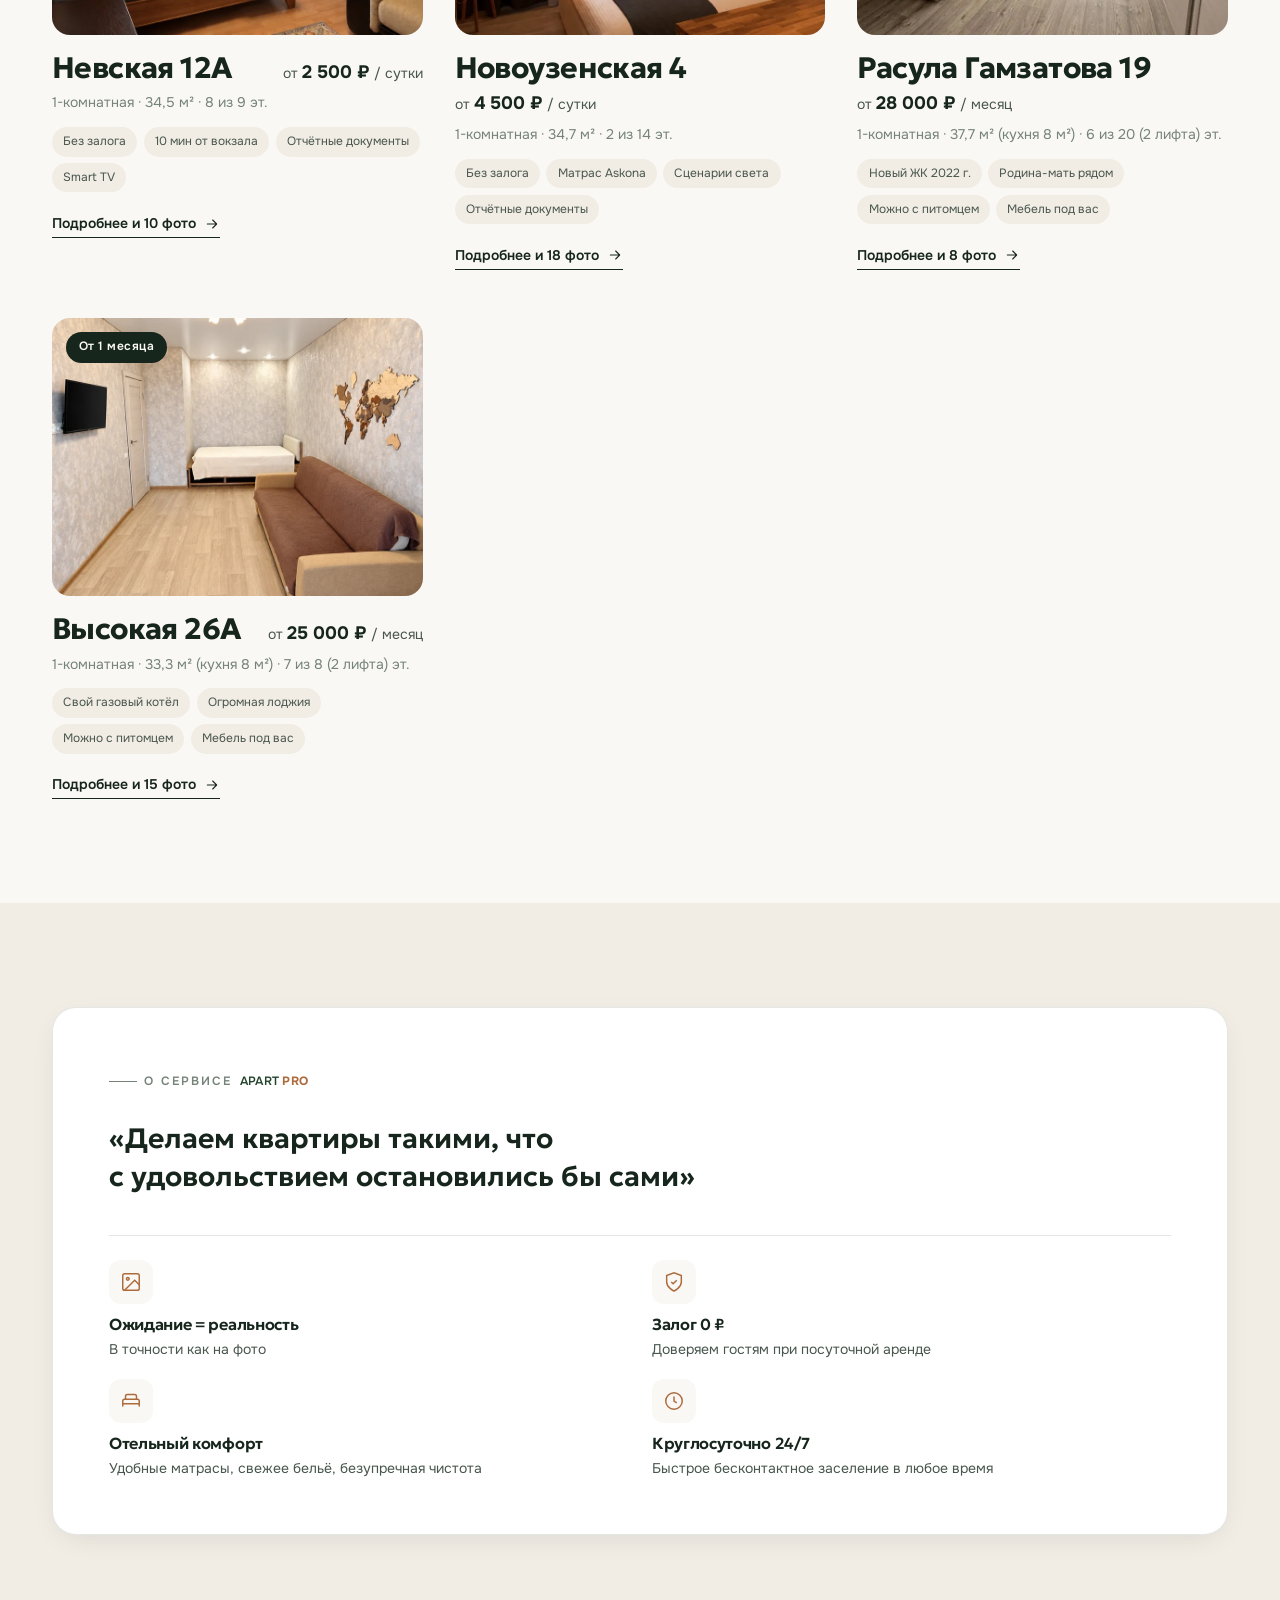
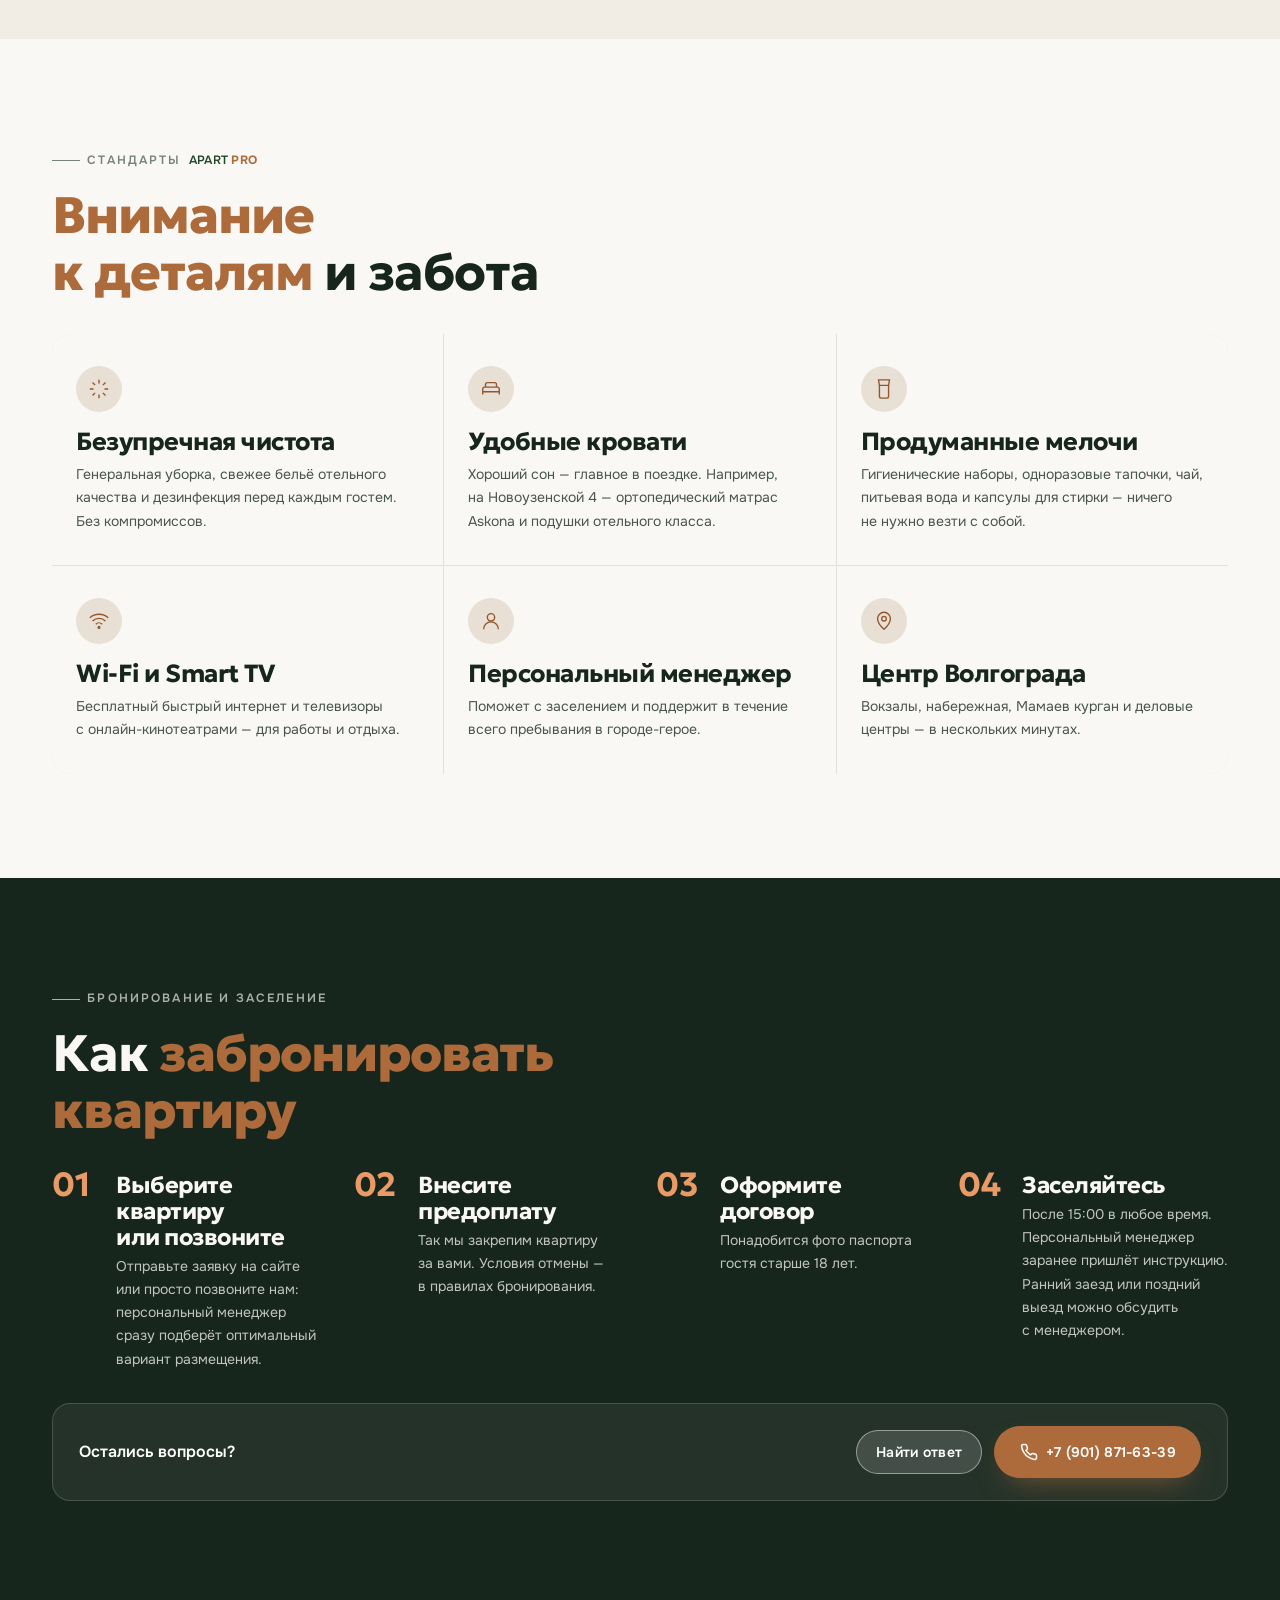
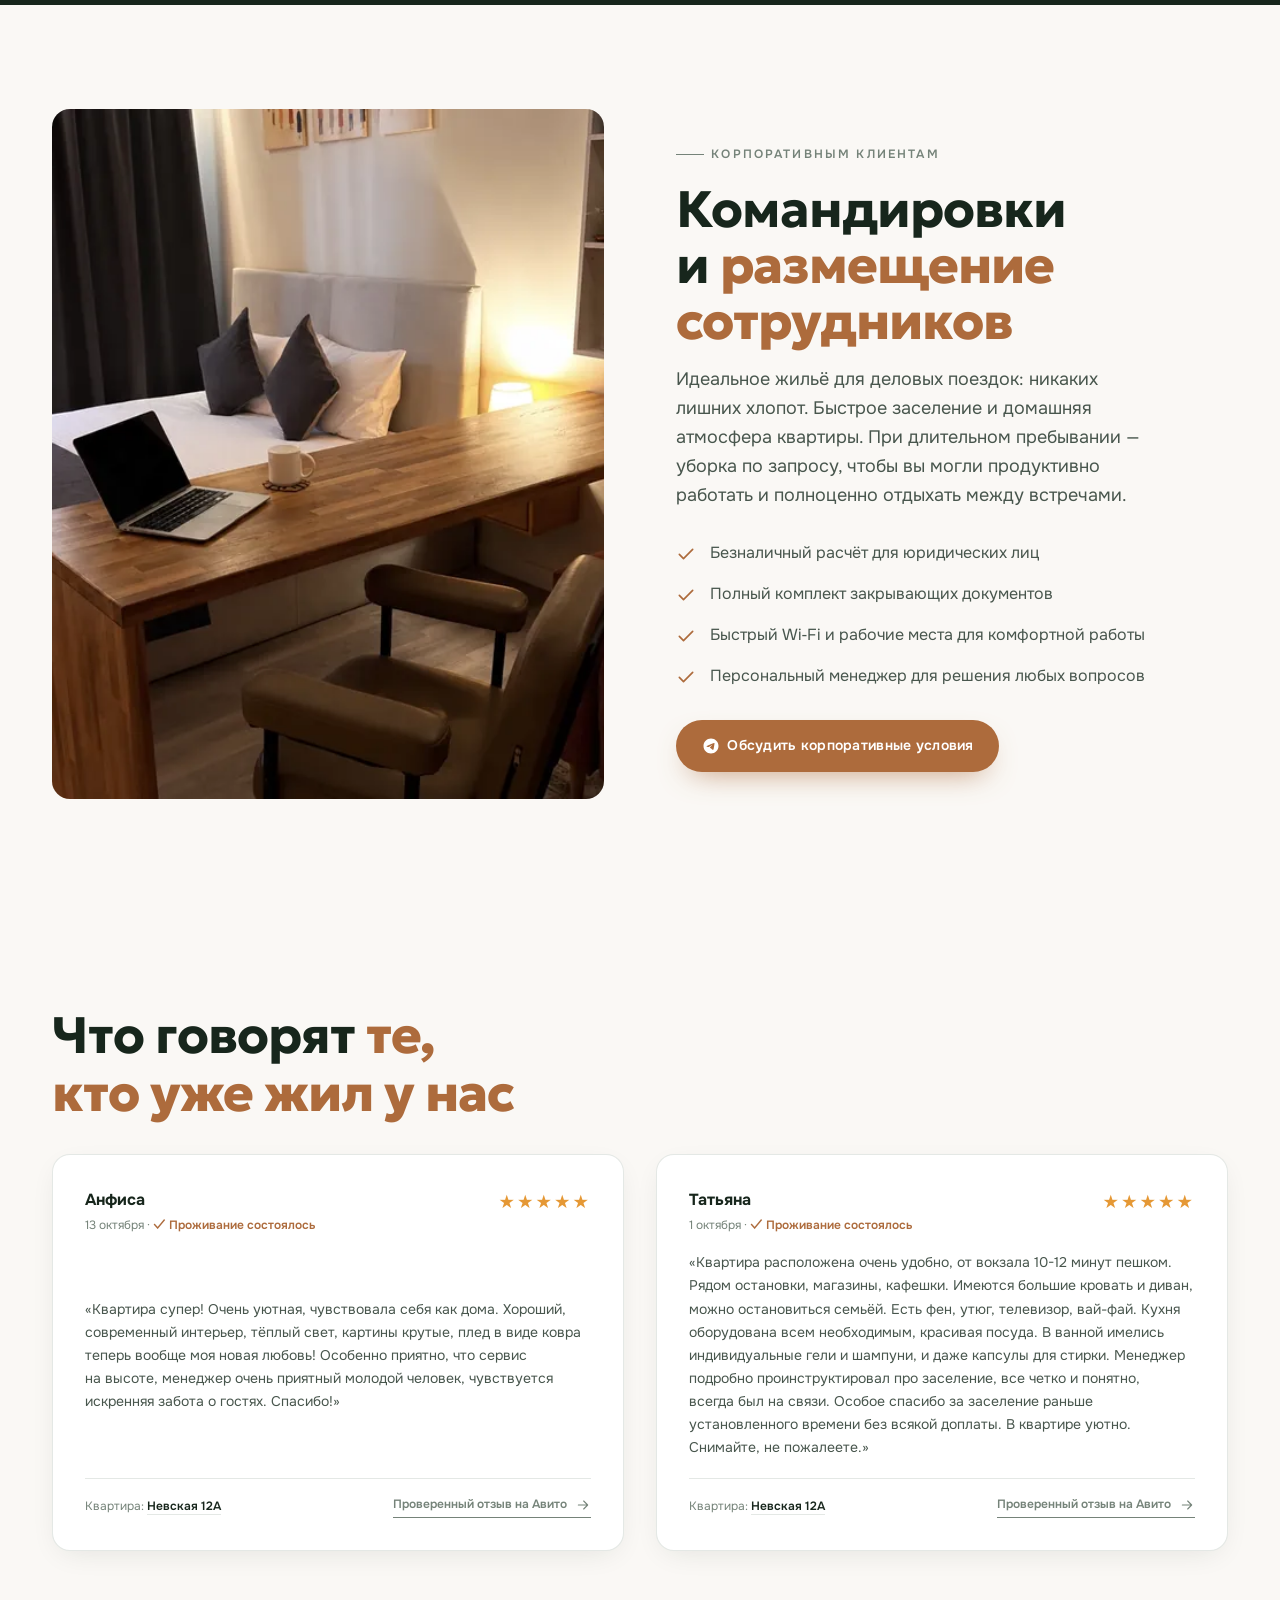
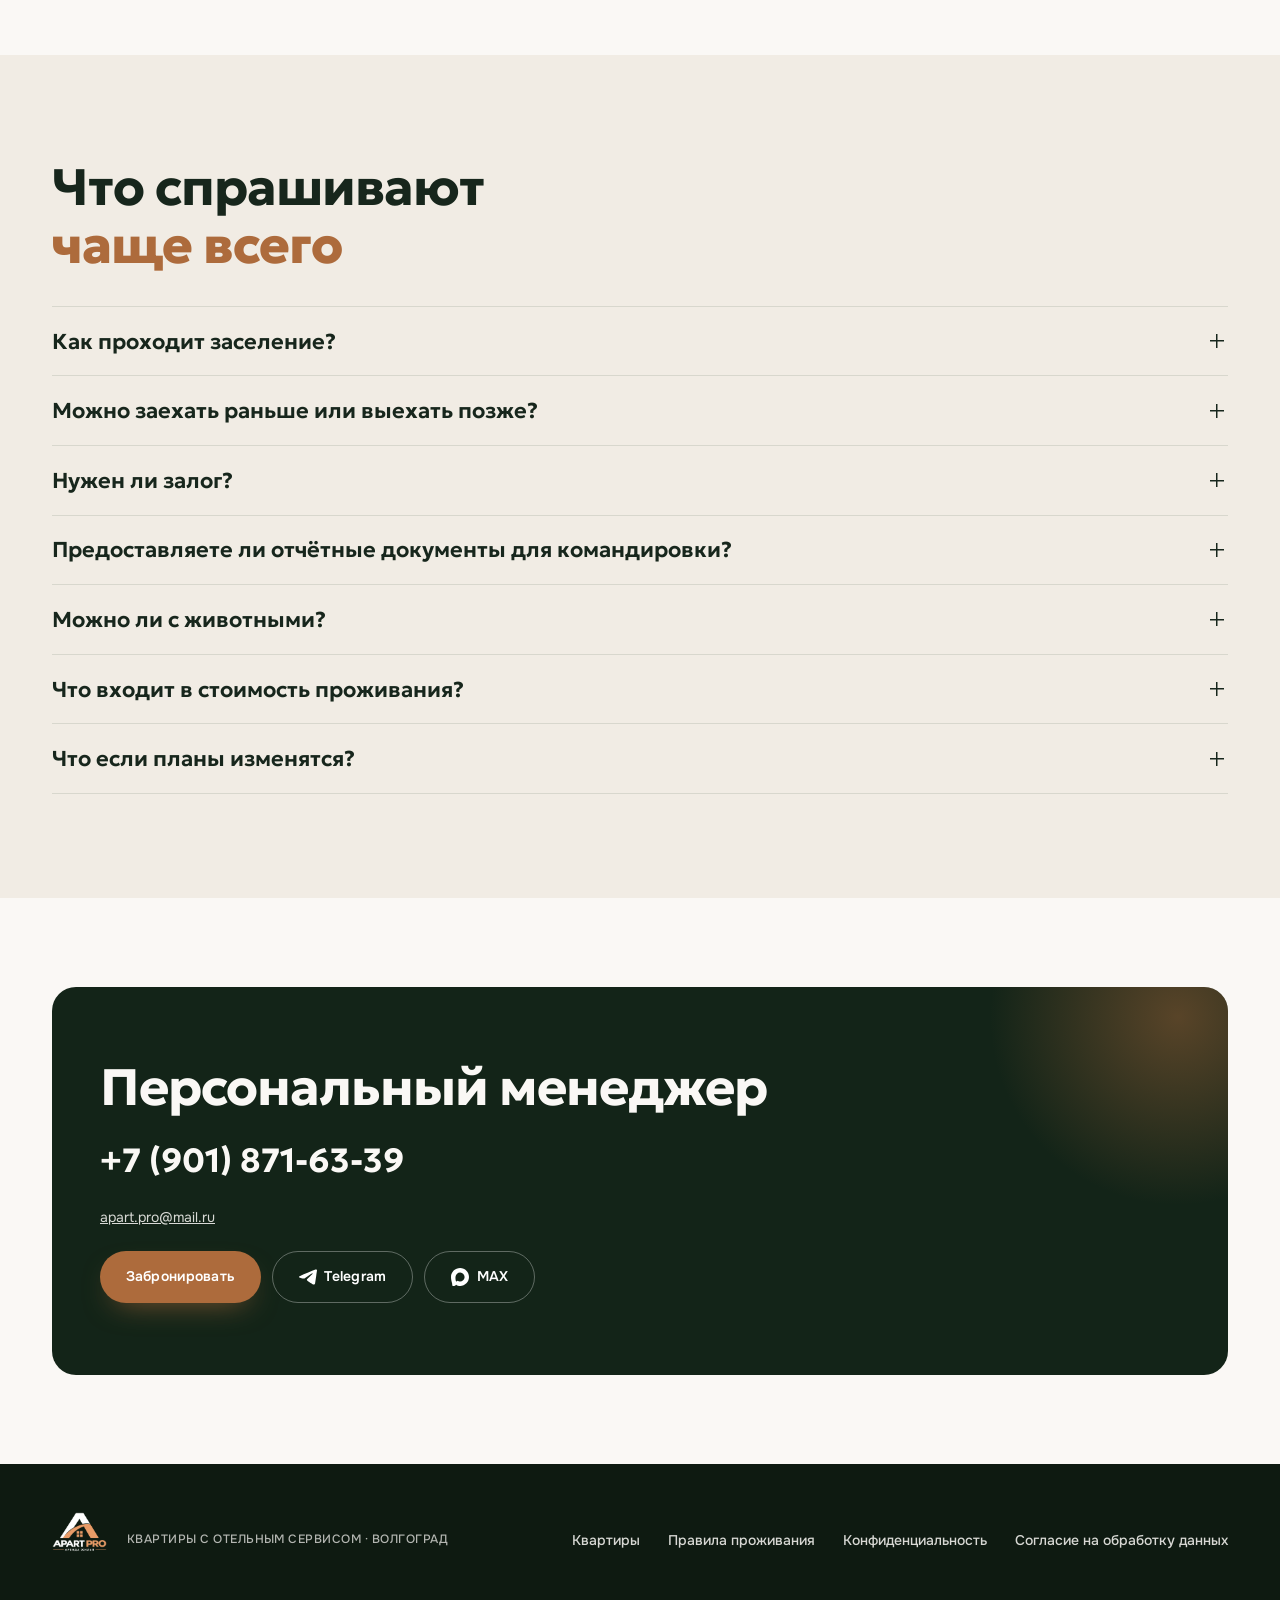
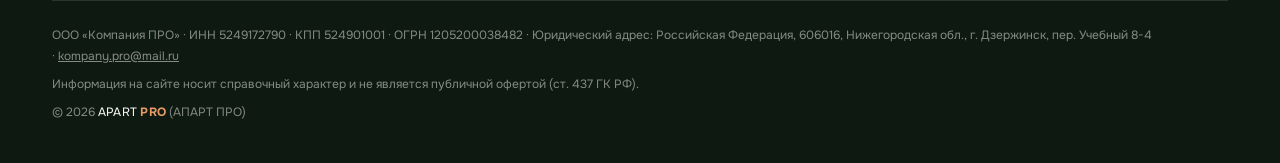
==== commit ea696856: "Применение правок Олега и финальных корректировок контента - Hero: новый заголовок 'Квартиры с отель" ====
--- a/index.html
+++ b/index.html
@@ -78,7 +78,7 @@
   <link rel="preconnect" href="https://fonts.gstatic.com" crossorigin>
   <link href="https://fonts.googleapis.com/css2?family=Geologica:wght@400;500;600;700;800&family=Onest:wght@400;500;600;700&display=swap" rel="stylesheet">
   <link rel="preload" href="fonts/manrope-cyrillic-400-normal.woff2" as="font" type="font/woff2" crossorigin>
-  <link rel="stylesheet" href="css/style.css?v=17">
+  <link rel="stylesheet" href="css/style.css?v=18">
 </head>
 <body data-page="home" class="has-hero">
   <div id="preloader" class="preloader" aria-hidden="true">
@@ -98,10 +98,11 @@
       </div>
       <div class="wrap hero__content">
         <span class="eyebrow hero__anim">Волгоград</span>
-        <h1 class="hero__anim">Квартиры с&nbsp;сервисом, <em>как в&nbsp;отеле</em></h1>
+        <h1 class="hero__anim">Квартиры с&nbsp;отельным сервисом</h1>
+        <p class="hero__lead hero__anim">комфорт как в&nbsp;отеле&nbsp;— уют как дома</p>
         <div class="hero__questions hero__anim">
           <a class="hero__question" href="#service">
-            <span>Что входит в&nbsp;отельный сервис?</span>
+            <span>Что такое отельный сервис?</span>
             <svg viewBox="0 0 24 24" fill="none" stroke="currentColor" stroke-width="2" aria-hidden="true"><path d="M5 12h14M12 5l7 7-7 7"/></svg>
           </a>
           <a class="hero__question" href="#about">
@@ -116,6 +117,10 @@
         <div class="hero__cta hero__anim">
           <a class="btn btn--primary" href="#catalog" id="hero-catalog">Выбрать и&nbsp;забронировать</a>
           <a class="btn btn--light" data-tg id="hero-tg">Написать менеджеру</a>
+          <a class="hero__phone" href="tel:+79018716339" data-tel aria-label="Телефон менеджера">
+            <svg viewBox="0 0 24 24" fill="none" stroke="currentColor" stroke-width="2" stroke-linecap="round" stroke-linejoin="round" aria-hidden="true"><path d="M22 16.92v3a2 2 0 0 1-2.18 2 19.79 19.79 0 0 1-8.63-3.07 19.5 19.5 0 0 1-6-6 19.79 19.79 0 0 1-3.07-8.67A2 2 0 0 1 4.11 2h3a2 2 0 0 1 2 1.72 12.84 12.84 0 0 0 .7 2.81 2 2 0 0 1-.45 2.11L8.09 9.91a16 16 0 0 0 6 6l1.27-1.27a2 2 0 0 1 2.11-.45 12.84 12.84 0 0 0 2.81.7A2 2 0 0 1 22 16.92z"/></svg>
+            <span>+7 (901) 871-63-39</span>
+          </a>
         </div>
         <div class="hero__badges hero__anim">
           <span>✓&nbsp;Посуточно от&nbsp;2&nbsp;500&nbsp;₽</span>
@@ -159,11 +164,11 @@
           </div>
           <div class="key-fact">
             <div class="key-fact__icon">
-              <svg viewBox="0 0 24 24" fill="none" stroke="currentColor" stroke-width="1.6"><rect x="3" y="5" width="18" height="16" rx="2"/><path d="M3 10h18M8 3v4M16 3v4"/></svg>
+              <svg viewBox="0 0 24 24" fill="none" stroke="currentColor" stroke-width="1.6"><circle cx="12" cy="12" r="10"/><path d="M12 6v6l4 2"/></svg>
             </div>
             <div class="key-fact__content">
-              <h3>Сутки или месяцы</h3>
-              <p>Посуточный сервис или аренда от&nbsp;1&nbsp;месяца</p>
+              <h3>Всегда на&nbsp;связи</h3>
+              <p>Поддержка гостей в&nbsp;любое время</p>
             </div>
           </div>
         </div>
@@ -189,7 +194,7 @@
           <div class="about-card__quote">
             <span class="eyebrow">О&nbsp;сервисе <span class="brand-inline"><span class="brand-inline__apart">APART</span> <span class="brand-inline__pro">PRO</span></span></span>
             <blockquote>
-              «Делаем квартиры такими, в&nbsp;которых с&nbsp;удовольствием остановились&nbsp;бы сами.»
+              «Делаем квартиры такими, что с&nbsp;удовольствием остановились&nbsp;бы сами»
             </blockquote>
           </div>
           <div class="about-card__grid about-card__grid--compact">
@@ -197,8 +202,8 @@
               <div class="about-pillar__icon">
                 <svg viewBox="0 0 24 24" fill="none" stroke="currentColor" stroke-width="1.6"><rect x="3" y="3" width="18" height="18" rx="2"/><circle cx="8.5" cy="8.5" r="1.5"/><path d="M21 15l-5-5L5 21"/></svg>
               </div>
-              <h4>100% реальные фото</h4>
-              <p>В&nbsp;точности как на&nbsp;снимках</p>
+              <h4>Ожидание = реальность</h4>
+              <p>В&nbsp;точности как на&nbsp;фото</p>
             </div>
             <div class="about-pillar">
               <div class="about-pillar__icon">
@@ -212,14 +217,14 @@
                 <svg viewBox="0 0 24 24" fill="none" stroke="currentColor" stroke-width="1.6"><path d="M3 18v-6a2 2 0 0 1 2-2h14a2 2 0 0 1 2 2v6M3 15h18M6 10V7a2 2 0 0 1 2-2h8a2 2 0 0 1 2 2v3"/></svg>
               </div>
               <h4>Отельный комфорт</h4>
-              <p>Матрасы Askona, свежее бельё и&nbsp;чистота</p>
+              <p>Удобные матрасы, свежее бельё, безупречная чистота</p>
             </div>
             <div class="about-pillar">
               <div class="about-pillar__icon">
                 <svg viewBox="0 0 24 24" fill="none" stroke="currentColor" stroke-width="1.6"><circle cx="12" cy="12" r="9"/><path d="M12 7v5l3 2"/></svg>
               </div>
               <h4>Круглосуточно 24/7</h4>
-              <p>Быстрое бесконтактное заселение</p>
+              <p>Быстрое бесконтактное заселение в&nbsp;любое время</p>
             </div>
           </div>
         </div>
@@ -252,19 +257,22 @@
           <h2>Как <em>забронировать квартиру</em></h2>
         </div>
         <ol class="steps reveal">
-          <li class="step"><h3>Выберите даты или позвоните</h3><p>Отправьте заявку на&nbsp;сайте или просто позвоните нам: персональный менеджер сразу подберёт оптимальный вариант размещения.</p></li>
+          <li class="step"><h3>Выберите квартиру или позвоните</h3><p>Отправьте заявку на&nbsp;сайте или просто позвоните нам: персональный менеджер сразу подберёт оптимальный вариант размещения.</p></li>
           <li class="step"><h3>Внесите предоплату</h3><p>Так мы закрепим квартиру за&nbsp;вами. Условия отмены&nbsp;— в&nbsp;правилах бронирования.</p></li>
           <li class="step"><h3>Оформите договор</h3><p>Понадобится фото паспорта гостя старше 18 лет.</p></li>
-          <li class="step"><h3>Заселяйтесь</h3><p>С&nbsp;15:00&nbsp;— персональный менеджер заранее пришлёт инструкцию. Ранний заезд возможен, если квартира свободна.</p></li>
+          <li class="step"><h3>Заселяйтесь</h3><p>После 15:00 в&nbsp;любое время. Персональный менеджер заранее пришлёт инструкцию. Ранний заезд или поздний выезд можно обсудить с&nbsp;менеджером.</p></li>
         </ol>
         <div class="how-callout reveal">
           <div class="how-callout__text">
-            <strong>Нужно срочно или предпочитаете живой звонок?</strong>
-          </div>
-          <a class="btn btn--primary" href="tel:+79018716339" id="how-call-btn">
-            <svg viewBox="0 0 24 24" fill="none" stroke="currentColor" stroke-width="2" width="18" height="18" aria-hidden="true"><path d="M22 16.9v3a2 2 0 0 1-2.2 2 19.8 19.8 0 0 1-8.6-3.1 19.5 19.5 0 0 1-6-6A19.8 19.8 0 0 1 2.1 4.2 2 2 0 0 1 4.1 2h3a2 2 0 0 1 2 1.7c.1 1 .4 1.9.7 2.8a2 2 0 0 1-.5 2.1L8 9.9a16 16 0 0 0 6 6l1.3-1.3a2 2 0 0 1 2.1-.5c.9.3 1.8.6 2.8.7a2 2 0 0 1 1.7 2z"/></svg>
-            <span>+7 (901) 871-63-39</span>
-          </a>
+            <strong>Остались вопросы?</strong>
+          </div>
+          <div class="how-callout__actions">
+            <a class="btn btn--light btn--sm" href="#faq" id="how-faq-btn">Найти ответ</a>
+            <a class="btn btn--primary" href="tel:+79018716339" id="how-call-btn" data-tel>
+              <svg viewBox="0 0 24 24" fill="none" stroke="currentColor" stroke-width="2" width="18" height="18" aria-hidden="true"><path d="M22 16.9v3a2 2 0 0 1-2.2 2 19.8 19.8 0 0 1-8.6-3.1 19.5 19.5 0 0 1-6-6A19.8 19.8 0 0 1 2.1 4.2 2 2 0 0 1 4.1 2h3a2 2 0 0 1 2 1.7c.1 1 .4 1.9.7 2.8a2 2 0 0 1-.5 2.1L8 9.9a16 16 0 0 0 6 6l1.3-1.3a2 2 0 0 1 2.1-.5c.9.3 1.8.6 2.8.7a2 2 0 0 1 1.7 2z"/></svg>
+              <span>+7 (901) 871-63-39</span>
+            </a>
+          </div>
         </div>
       </div>
     </section>
@@ -276,7 +284,7 @@
         <div class="split__content reveal">
           <span class="eyebrow">Корпоративным клиентам</span>
           <h2>Командировки и&nbsp;<em>размещение сотрудников</em></h2>
-          <p class="split__lead">Предоставляем официальные отчётные документы для&nbsp;бухгалтерии. Оплата по&nbsp;безналичному расчёту, закрывающие акты и&nbsp;индивидуальные условия при&nbsp;регулярных визитах ваших специалистов.</p>
+          <p class="split__lead">Идеальное жильё для&nbsp;деловых поездок: никаких лишних хлопот. Быстрое заселение и&nbsp;домашняя атмосфера квартиры. При&nbsp;длительном пребывании&nbsp;— уборка по&nbsp;запросу, чтобы вы могли продуктивно работать и&nbsp;полноценно отдыхать между встречами.</p>
           <ul class="checklist">
             <li>
               <svg viewBox="0 0 24 24" fill="none" stroke="currentColor" stroke-width="2" stroke-linecap="round" stroke-linejoin="round" aria-hidden="true"><path d="M4 12.5l5 5L20 6.5"/></svg>
@@ -292,7 +300,7 @@
             </li>
             <li>
               <svg viewBox="0 0 24 24" fill="none" stroke="currentColor" stroke-width="2" stroke-linecap="round" stroke-linejoin="round" aria-hidden="true"><path d="M4 12.5l5 5L20 6.5"/></svg>
-              <span>Индивидуальный менеджер для&nbsp;решения любых вопросов</span>
+              <span>Персональный менеджер для&nbsp;решения любых вопросов</span>
             </li>
           </ul>
           <a class="btn btn--primary" data-tg>
@@ -323,9 +331,9 @@
         <div class="faq reveal">
           <details><summary>Как проходит заселение?</summary><div>Заезд с&nbsp;15:00, выезд до&nbsp;12:00 независимо от&nbsp;времени заселения. Заселение бесконтактное: менеджер заранее пришлёт подробную инструкцию. Для&nbsp;договора понадобится фото паспорта гостя старше 18 лет.</div></details>
           <details><summary>Можно заехать раньше или выехать позже?</summary><div>Да! Если квартира свободна и&nbsp;убрана к&nbsp;вашему приезду, мы с&nbsp;удовольствием заселим вас раньше установленного времени без&nbsp;всяких доплат. Поздний выезд также согласовывается с&nbsp;менеджером заранее.</div></details>
-          <details><summary>Нужен ли&nbsp;залог?</summary><div>На&nbsp;наших посуточных квартирах (Новоузенская 4 и&nbsp;Невская 12А) мы доверяем гостям&nbsp;— <b>залог 0&nbsp;₽ (без&nbsp;залога)</b>. При&nbsp;долгосрочной аренде (ул.&nbsp;Расула Гамзатова 19) залог составляет 15&nbsp;000&nbsp;₽ и&nbsp;возвращается при&nbsp;выезде по&nbsp;договору.</div></details>
+          <details><summary>Нужен ли&nbsp;залог?</summary><div>В&nbsp;посуточных квартирах мы доверяем гостям и&nbsp;<b>не&nbsp;берем залог</b>. При&nbsp;долгосрочной аренде залог обязателен, возвращается при&nbsp;выезде по&nbsp;договору.</div></details>
           <details><summary>Предоставляете ли&nbsp;отчётные документы для&nbsp;командировки?</summary><div>Да, мы предоставляем официальные отчётные документы для&nbsp;бухгалтерии. Для&nbsp;юридических лиц доступна оплата по&nbsp;безналичному расчёту, а&nbsp;для&nbsp;компаний&nbsp;— индивидуальные условия сотрудничества.</div></details>
-          <details><summary>Можно ли&nbsp;с&nbsp;животными?</summary><div>В&nbsp;посуточных квартирах (Новоузенская 4 и&nbsp;Невская 12А) размещение с&nbsp;питомцами не&nbsp;предусмотрено&nbsp;— мы заботимся о&nbsp;гостях с&nbsp;аллергией. В&nbsp;квартире на&nbsp;длительный срок (ул.&nbsp;Расула Гамзатова 19&nbsp;в&nbsp;ЖК&nbsp;«Шоколад») проживание с&nbsp;домашними питомцами разрешено!</div></details>
+          <details><summary>Можно ли&nbsp;с&nbsp;животными?</summary><div>В&nbsp;посуточных квартирах размещение с&nbsp;питомцами не&nbsp;предусмотрено&nbsp;— мы заботимся о&nbsp;гостях с&nbsp;аллергией. В&nbsp;квартирах на&nbsp;длительный срок проживание с&nbsp;домашними животными разрешено!</div></details>
           <details><summary>Что входит в&nbsp;стоимость проживания?</summary><div>Всё для&nbsp;комфортной жизни: свежее качественное постельное бельё, полотенца, индивидуальные средства гигиены (гели, шампуни, зубные наборы), тапочки, капсулы для&nbsp;стирки, чай, сахар, специи, фильтрованная питьевая вода, посуда, бокалы, Wi‑Fi и&nbsp;Smart TV.</div></details>
           <details><summary>Что если планы изменятся?</summary><div>Условия отмены бронирования и&nbsp;возврата предоплаты подробно описаны в&nbsp;наших <a href="rules.html" style="text-decoration:underline">правилах проживания и&nbsp;бронирования</a>.</div></details>
         </div>
@@ -338,7 +346,7 @@
         <div class="contact-card reveal">
           <h2>Персональный менеджер</h2>
           <a class="contact-card__phone" data-tel id="contact-phone"></a>
-          <p style="margin:-.5rem 0 1.25rem;"><a href="mailto:kompany.pro@mail.ru" style="font-size:var(--fs-sm);color:rgba(251,250,247,.85);text-decoration:underline">kompany.pro@mail.ru</a></p>
+          <p style="margin:-.5rem 0 1.25rem;"><a href="mailto:apart.pro@mail.ru" style="font-size:var(--fs-sm);color:rgba(251,250,247,.85);text-decoration:underline">apart.pro@mail.ru</a></p>
           <div class="contact-card__actions">
             <button class="btn btn--primary" data-book id="contact-book">Забронировать</button>
             <a class="btn btn--ghost" data-tg id="contact-tg">
@@ -356,7 +364,7 @@
   </main>
 
   <div data-footer></div>
-  <script src="js/data.js?v=17"></script>
-  <script src="js/app.js?v=17"></script>
+  <script src="js/data.js?v=18"></script>
+  <script src="js/app.js?v=18"></script>
 </body>
 </html>
--- a/css/style.css
+++ b/css/style.css
@@ -261,11 +261,15 @@
   font-style: italic;
 }
 .hero__lead {
-  font-size: var(--fs-lg);
+  font-family: var(--f-display);
+  font-style: italic;
+  font-weight: 600;
+  font-size: clamp(1.2rem, 2.6vw, 1.55rem);
+  color: var(--c-accent);
+  letter-spacing: -0.01em;
+  line-height: 1.35;
   max-width: 48ch;
-  margin: var(--sp-3) 0 var(--sp-4);
-  color: var(--c-ink-2);
-  line-height: 1.6;
+  margin: var(--sp-2) 0 var(--sp-4);
 }
 .hero__cta {
   display: flex;
@@ -1117,11 +1121,16 @@
   transition: opacity .8s cubic-bezier(0.16, 1, 0.3, 1), transform .8s cubic-bezier(0.16, 1, 0.3, 1);
   will-change: opacity, transform;
 }
-body.is-ready .hero__anim:nth-child(1) { opacity: 1; transform: translateY(0); transition-delay: .05s; }
-body.is-ready .hero__anim:nth-child(2) { opacity: 1; transform: translateY(0); transition-delay: .20s; }
-body.is-ready .hero__anim:nth-child(3) { opacity: 1; transform: translateY(0); transition-delay: .35s; }
-body.is-ready .hero__anim:nth-child(4) { opacity: 1; transform: translateY(0); transition-delay: .50s; }
-body.is-ready .hero__anim:nth-child(5) { opacity: 1; transform: translateY(0); transition-delay: .65s; }
+body.is-ready .hero__anim {
+  opacity: 1 !important;
+  transform: translateY(0) !important;
+}
+body.is-ready .hero__anim:nth-child(1) { transition-delay: .05s; }
+body.is-ready .hero__anim:nth-child(2) { transition-delay: .18s; }
+body.is-ready .hero__anim:nth-child(3) { transition-delay: .30s; }
+body.is-ready .hero__anim:nth-child(4) { transition-delay: .42s; }
+body.is-ready .hero__anim:nth-child(5) { transition-delay: .54s; }
+body.is-ready .hero__anim:nth-child(6) { transition-delay: .66s; }
 
 @media (prefers-reduced-motion: reduce) {
   .hero__anim { opacity: 1 !important; transform: none !important; transition: none !important; }
@@ -1745,3 +1754,45 @@
     padding: clamp(2.4rem, 6vw, 3.2rem) 0;
   }
 }
+
+/* ---------- Hero CTA Direct Phone (Right-aligned on desktop, no word 'звоните') ---------- */
+.hero__phone {
+  display: inline-flex;
+  align-items: center;
+  gap: 0.5rem;
+  font-size: 1.05rem;
+  font-weight: 600;
+  color: var(--c-ink);
+  text-decoration: none;
+  margin-left: clamp(2.2rem, 4.5vw, 4.2rem);
+  padding: 0.5rem 0.6rem;
+  transition: color 0.25s, transform 0.25s;
+  white-space: nowrap;
+}
+.hero__phone svg {
+  width: 18px;
+  height: 18px;
+  stroke: var(--c-accent);
+  flex-shrink: 0;
+}
+.hero__phone:hover {
+  color: var(--c-accent);
+  transform: translateX(2px);
+}
+@media (max-width: 768px) {
+  .hero__phone {
+    margin-left: 0;
+    margin-top: 0.5rem;
+    width: 100%;
+    justify-content: flex-start;
+    font-size: var(--fs-md);
+  }
+}
+
+/* Callout actions row in how-to-book */
+.how-callout__actions {
+  display: flex;
+  align-items: center;
+  gap: 0.75rem;
+  flex-wrap: wrap;
+}
